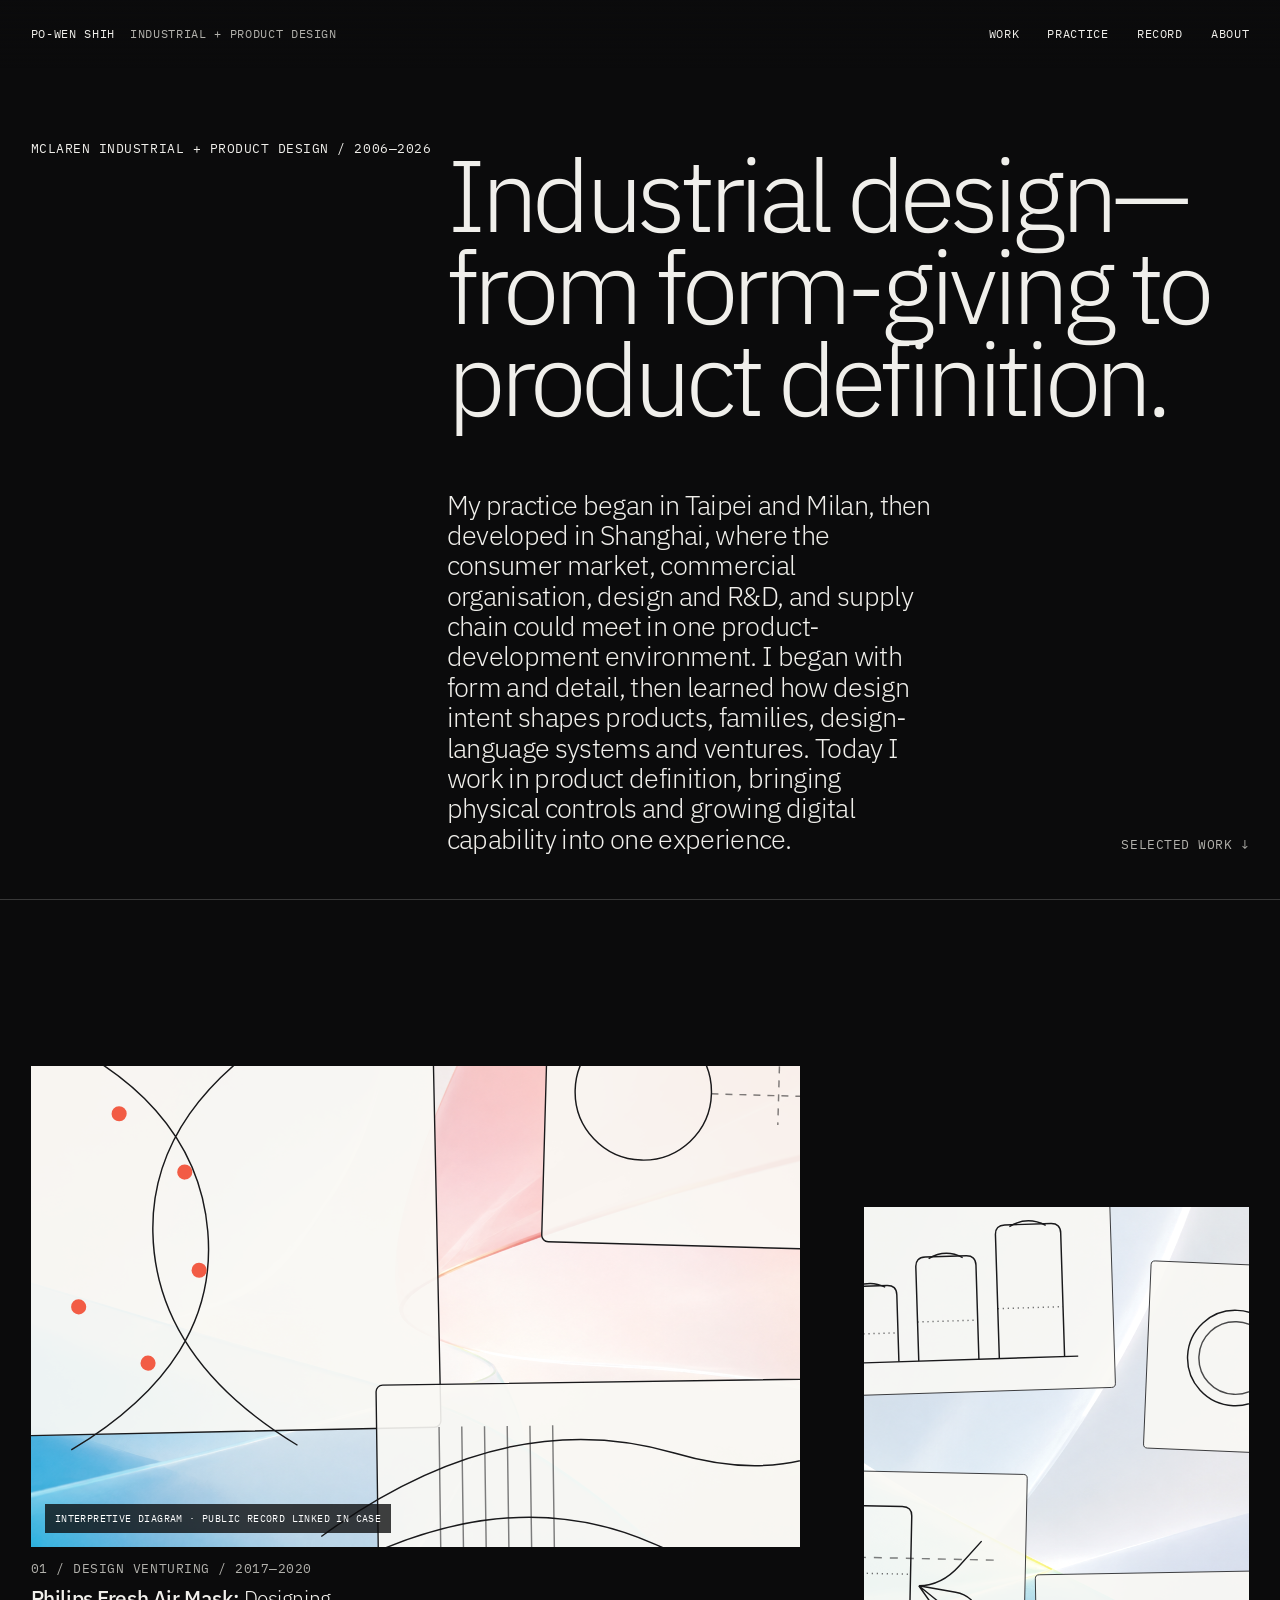
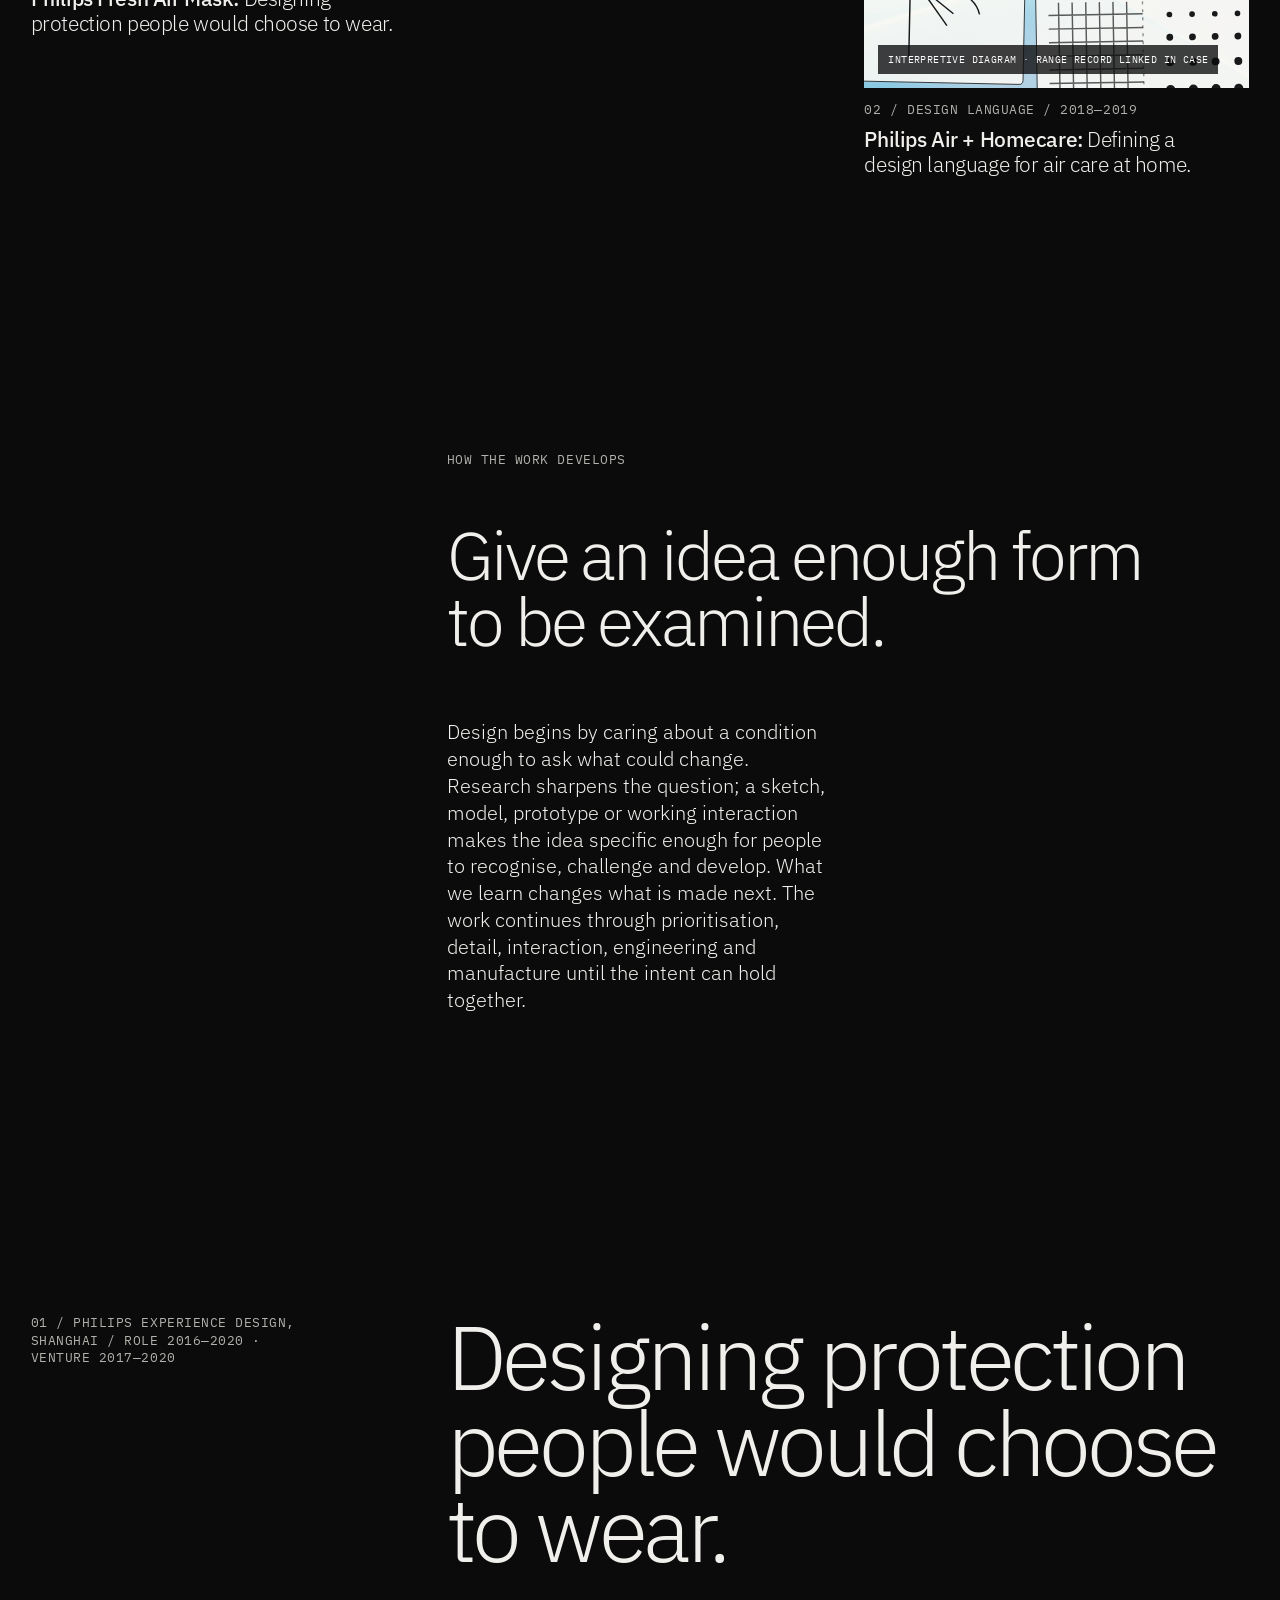
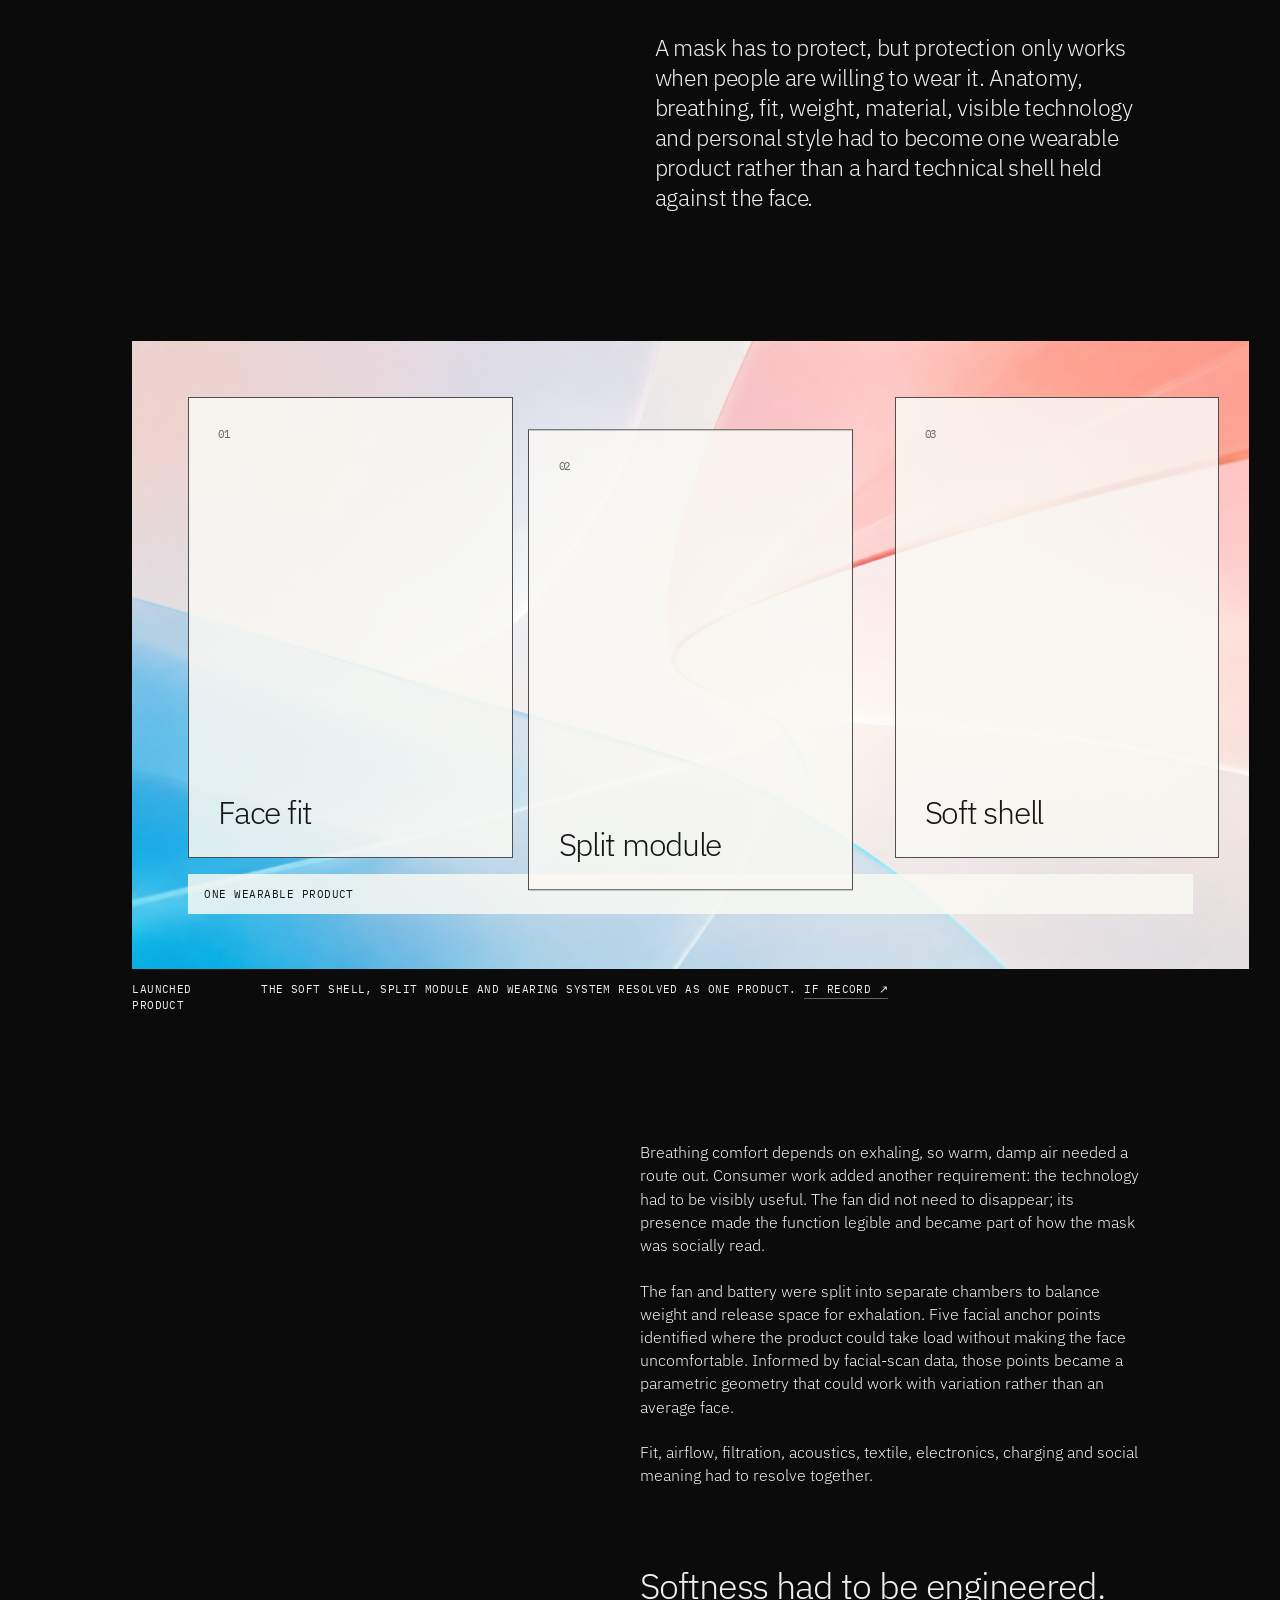
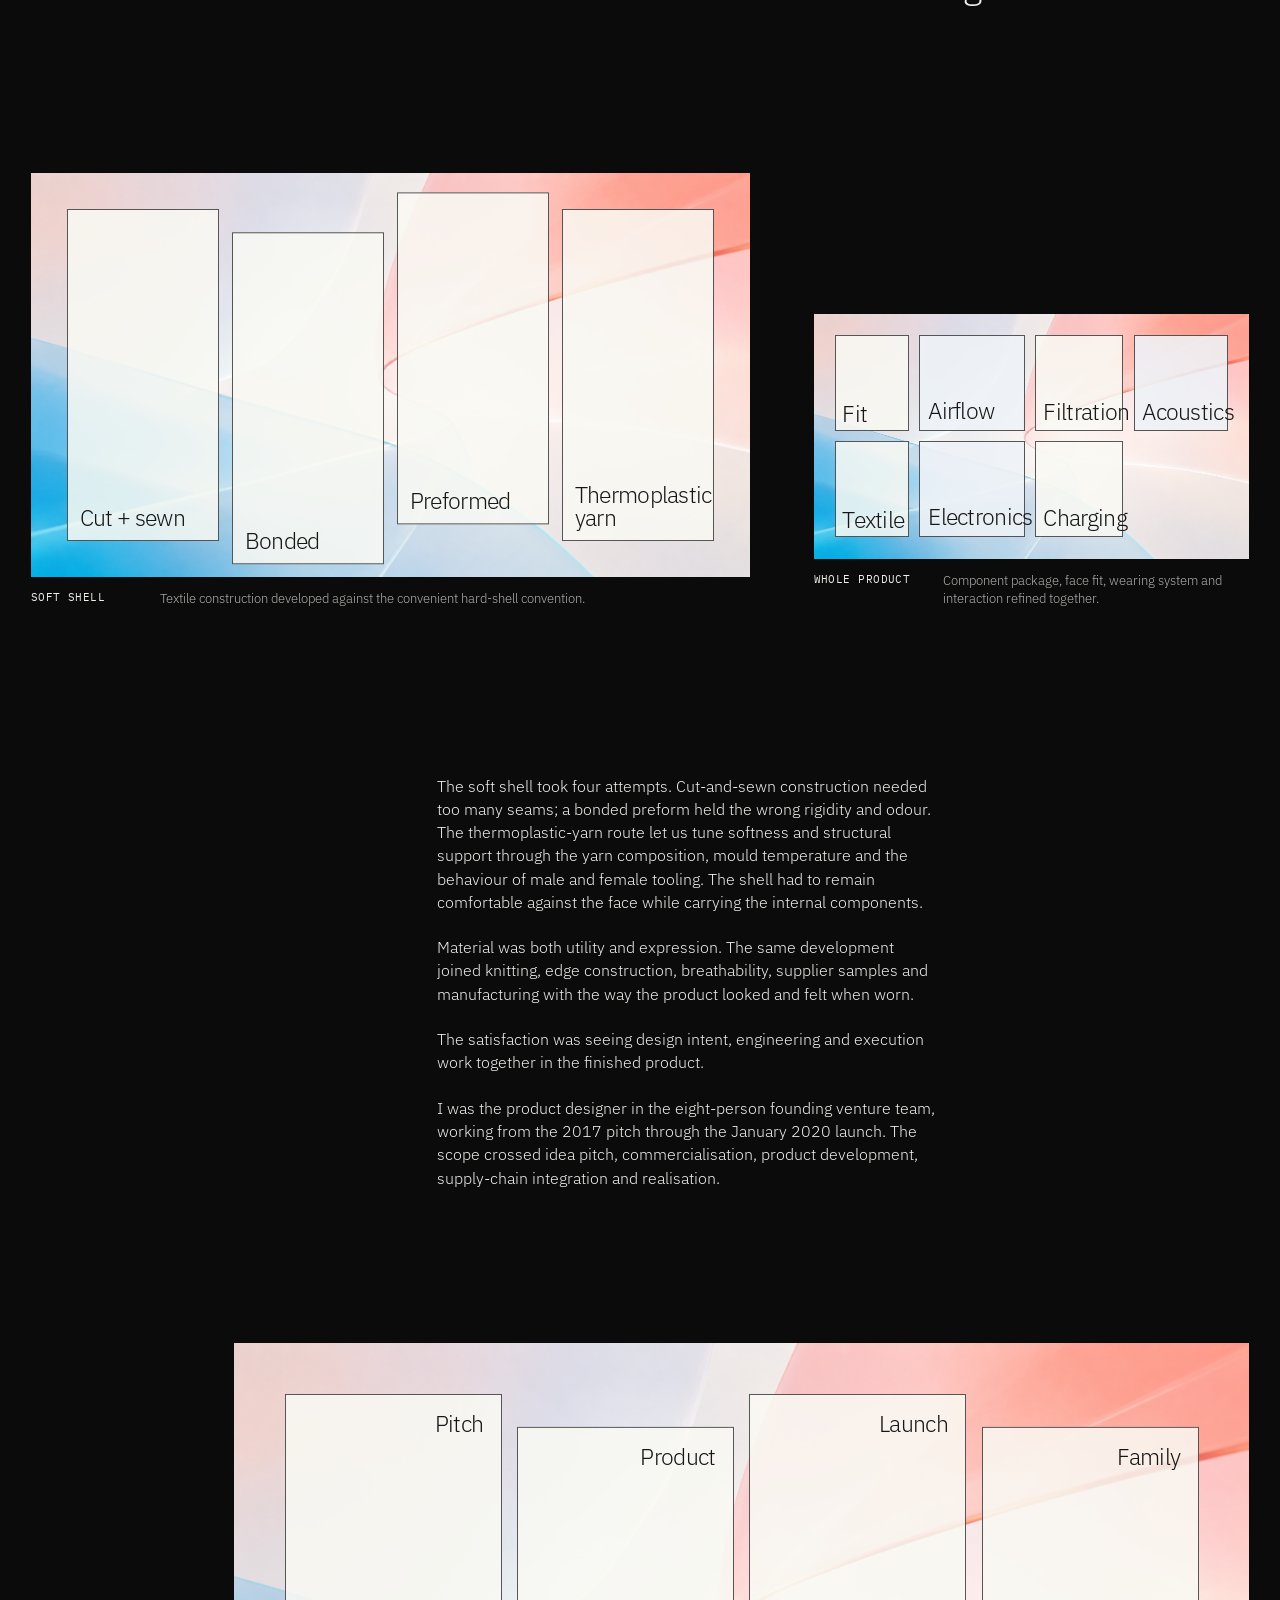
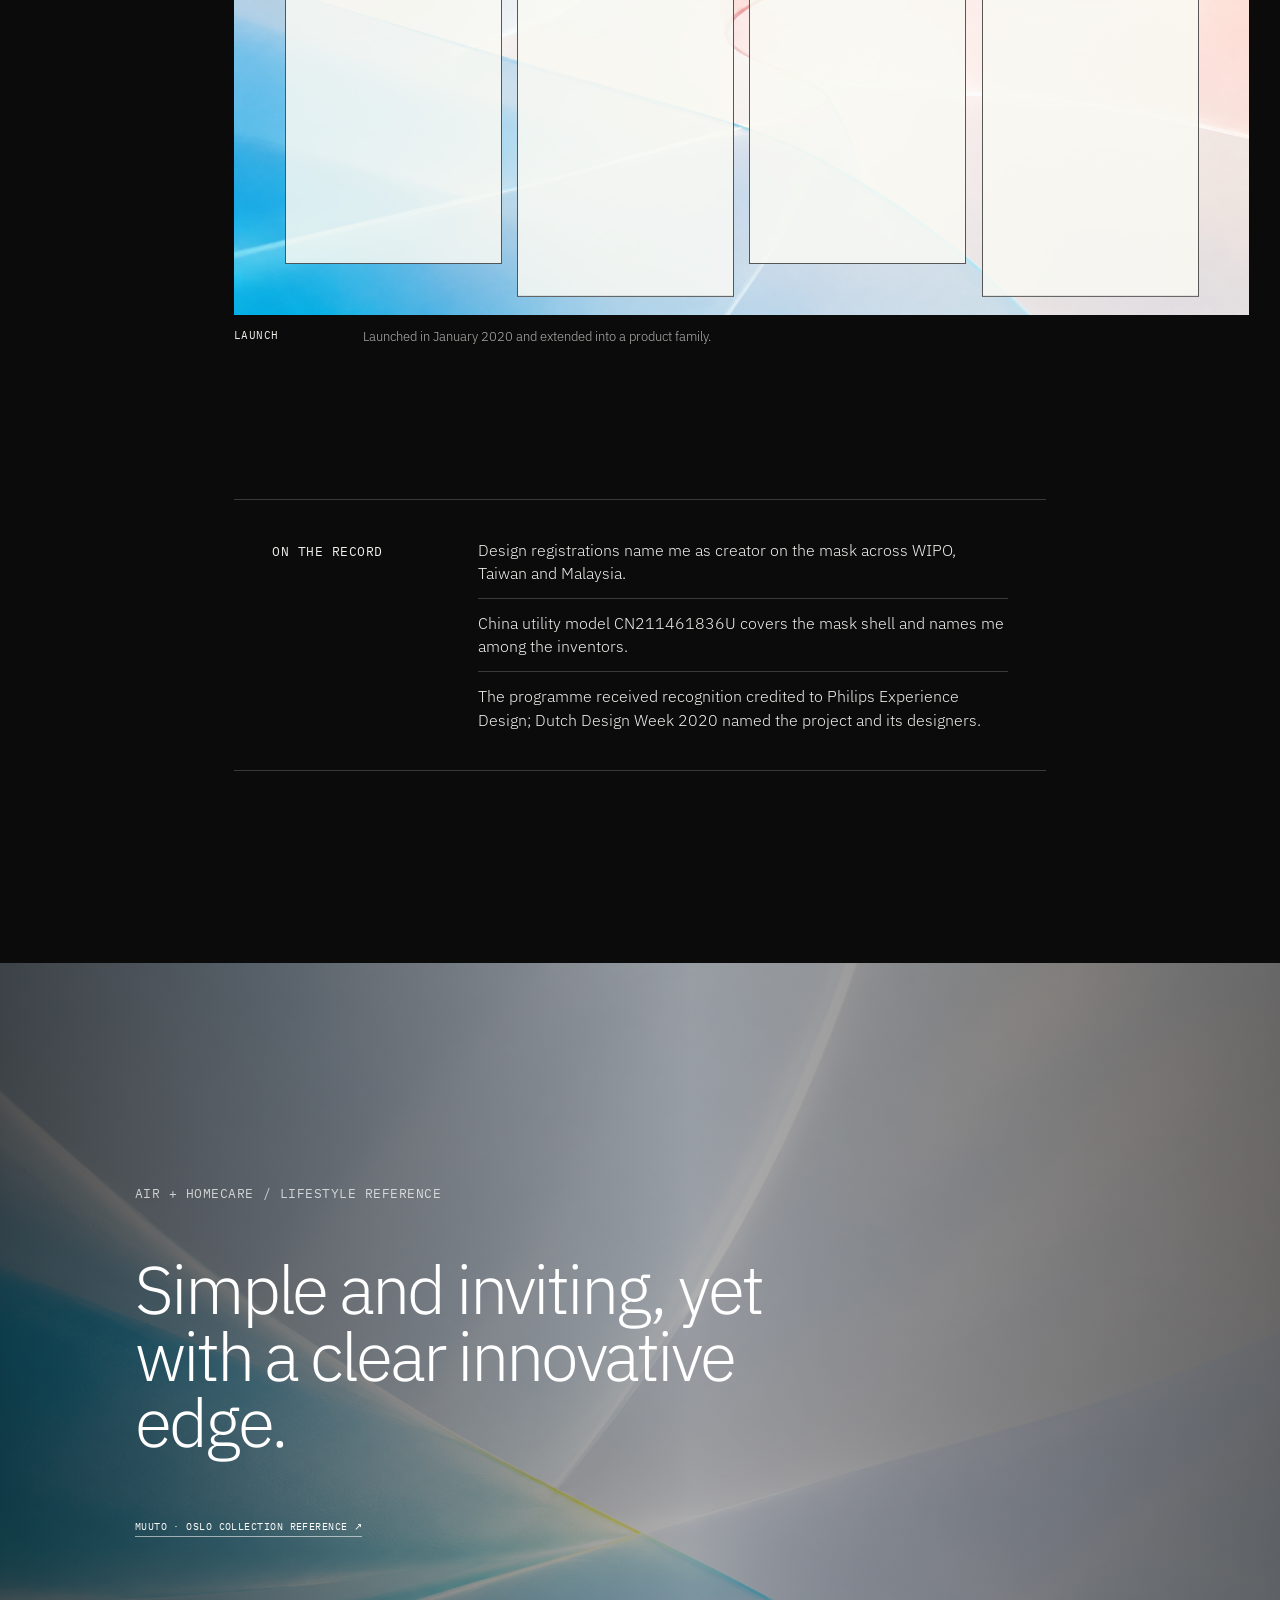
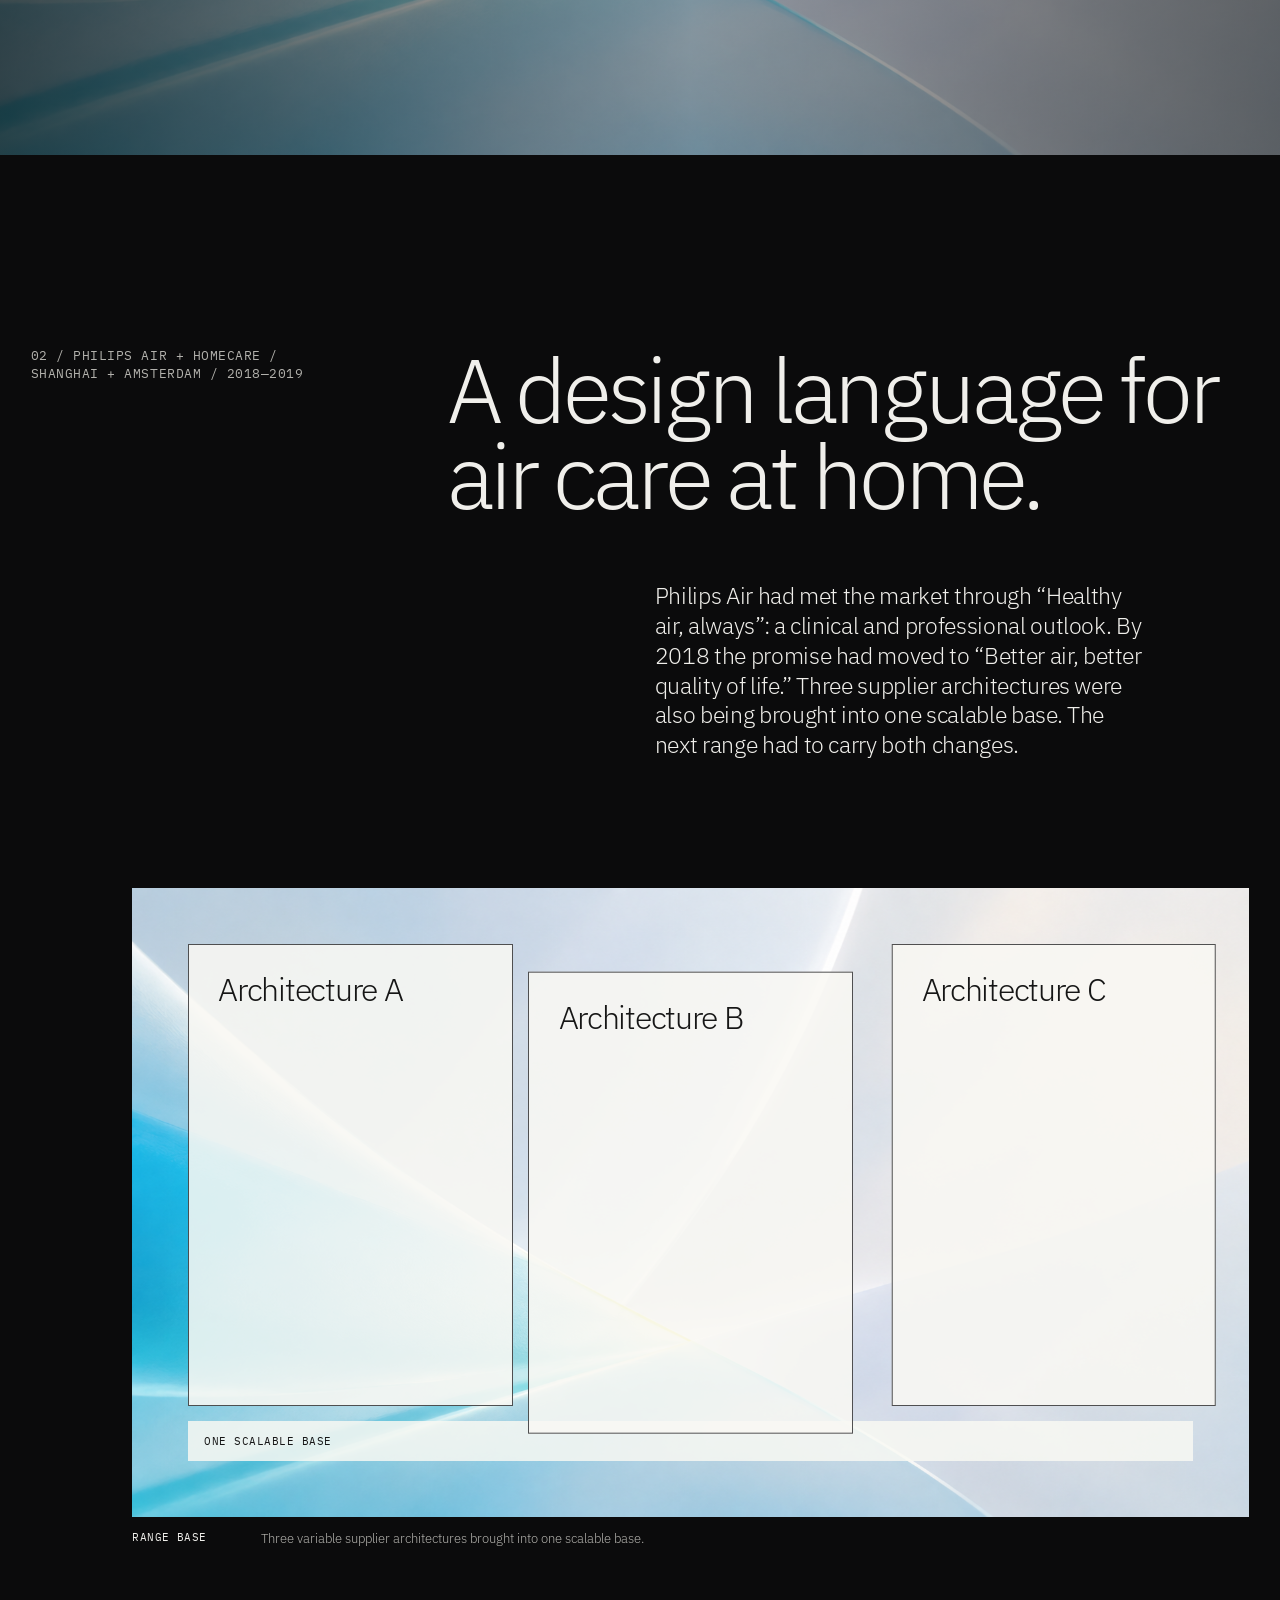
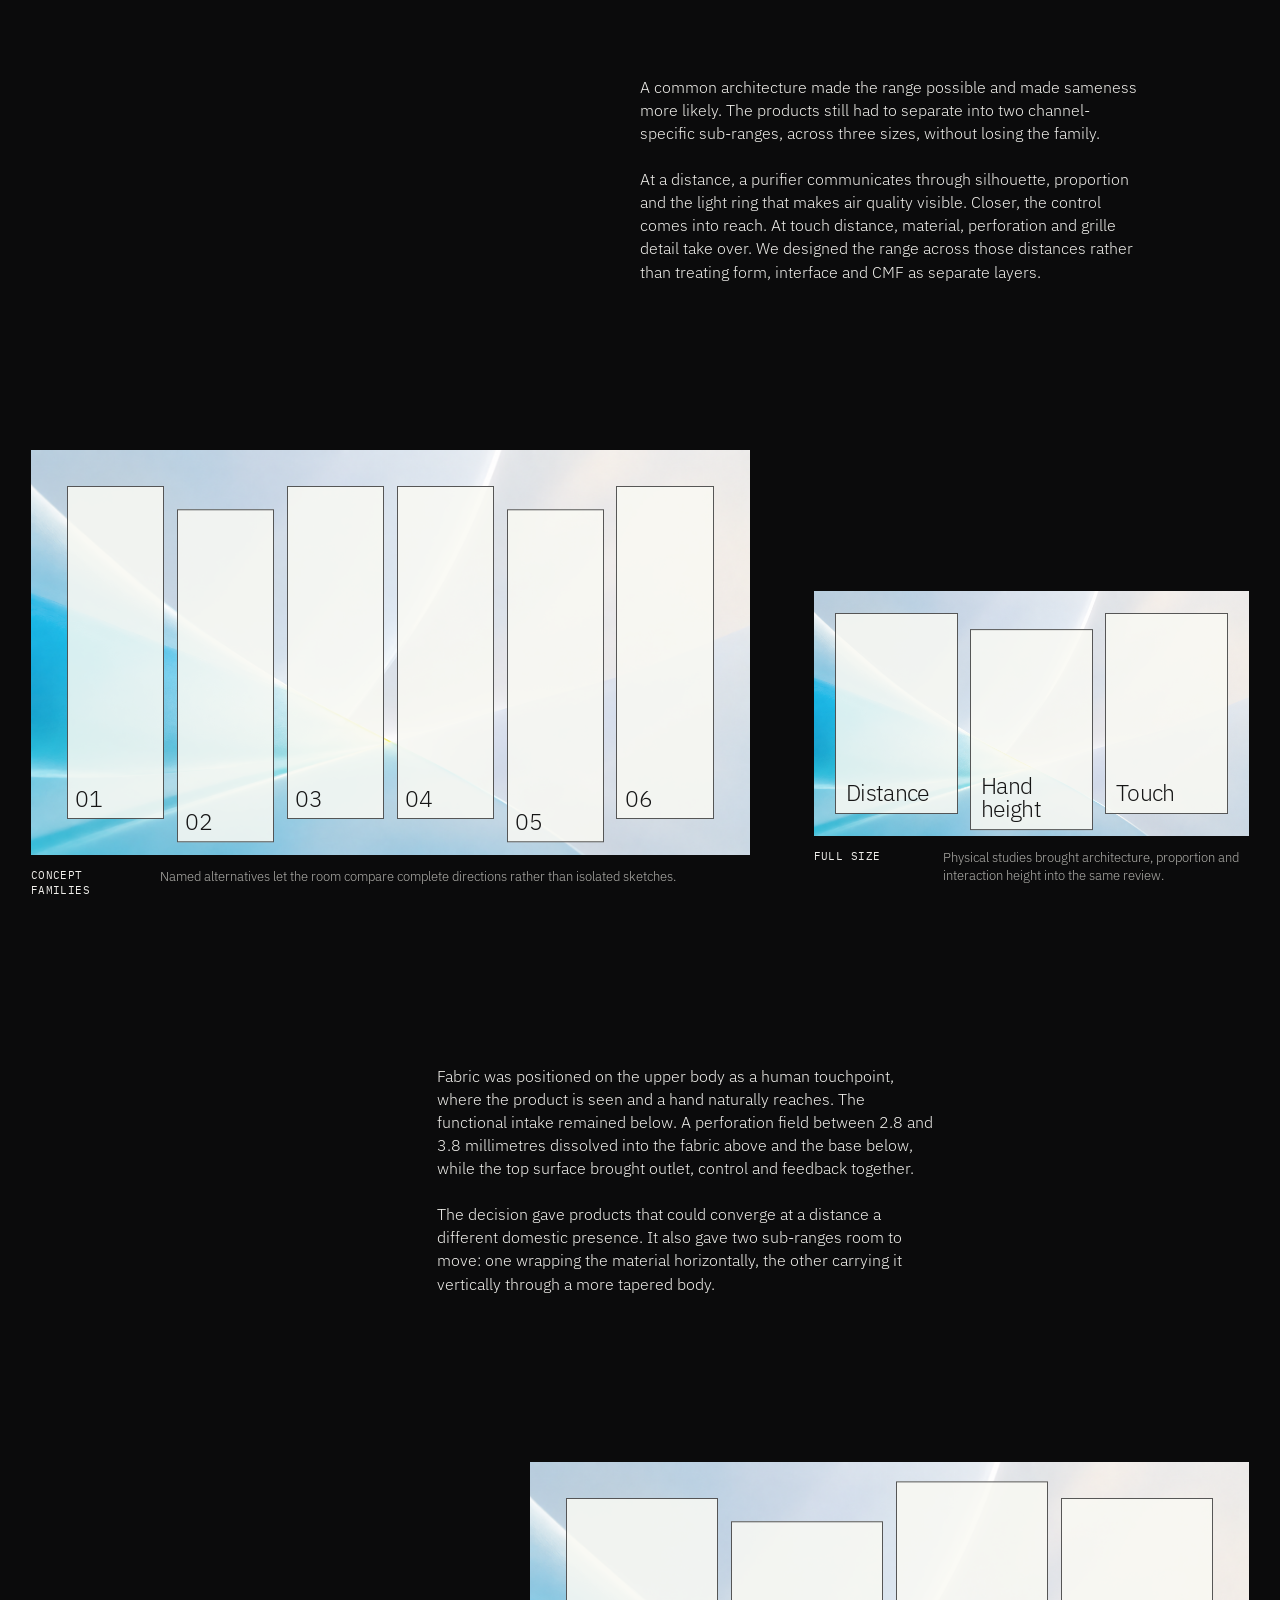
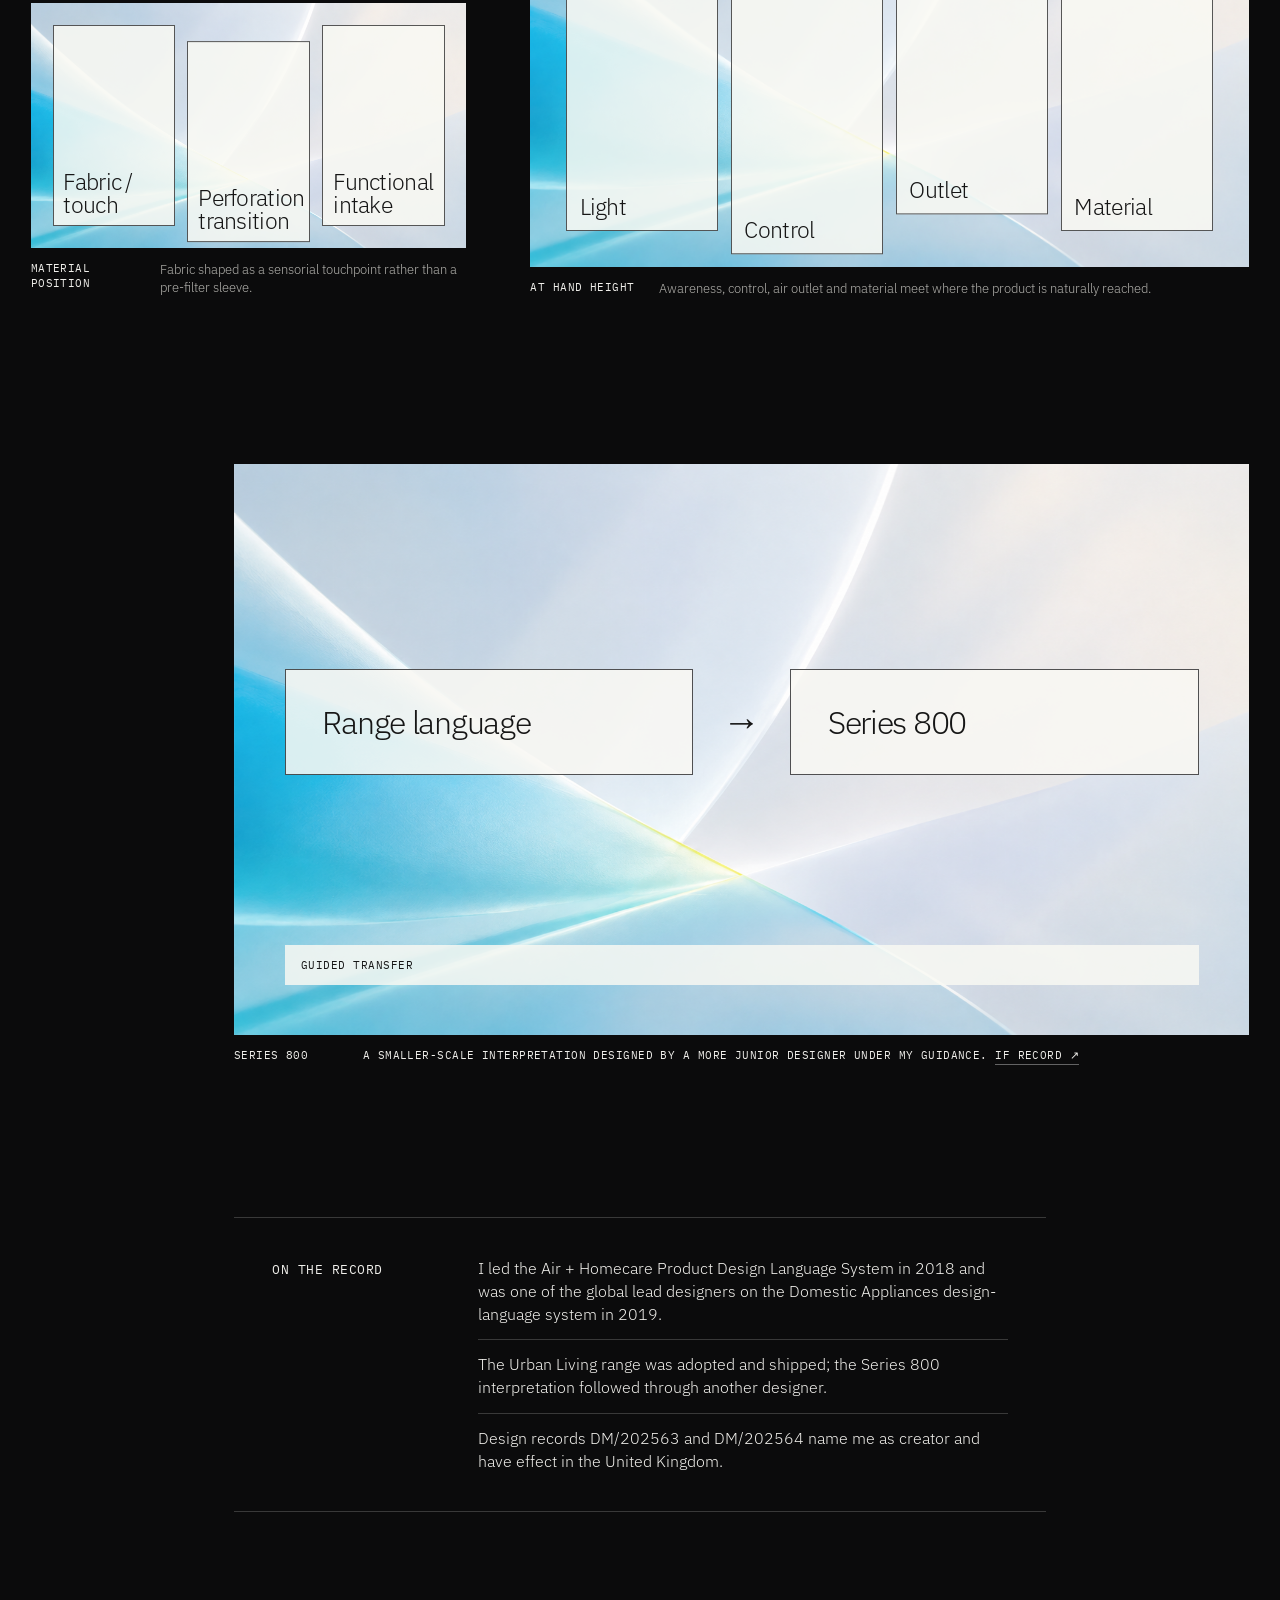
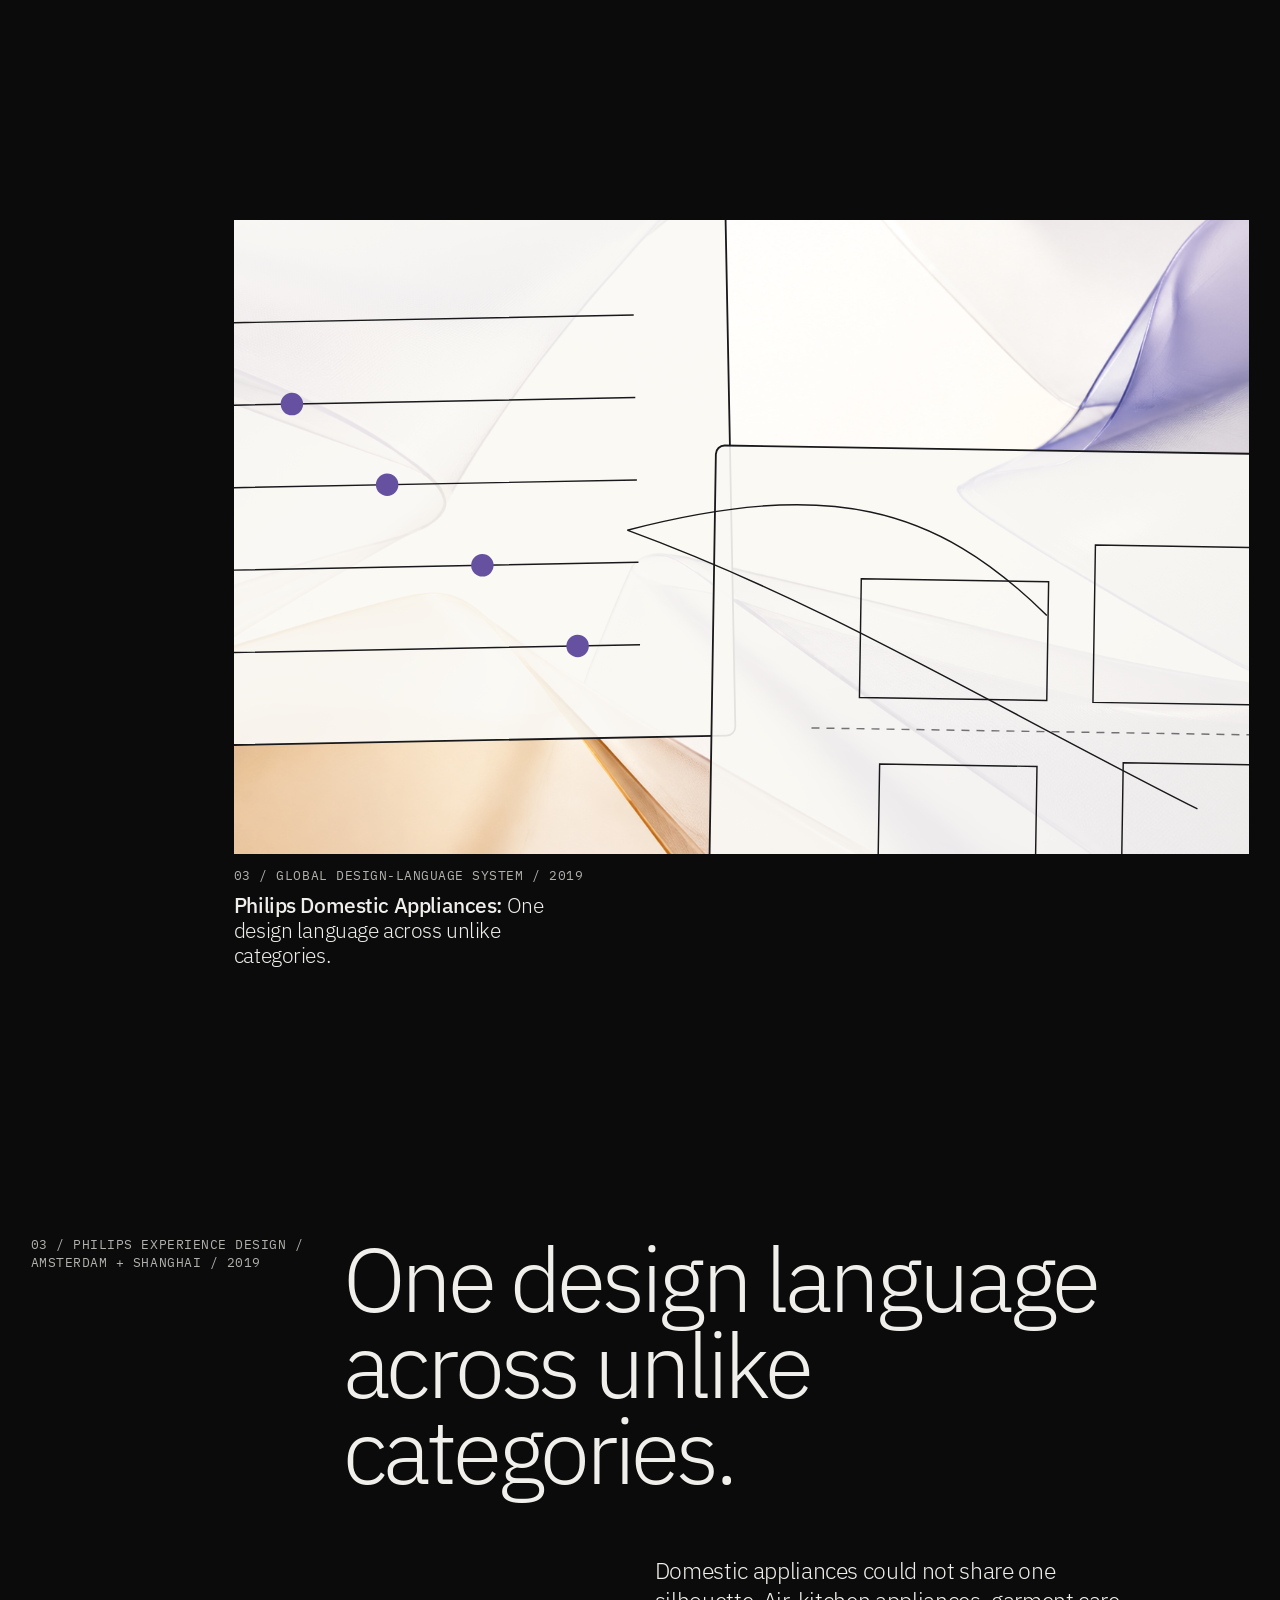
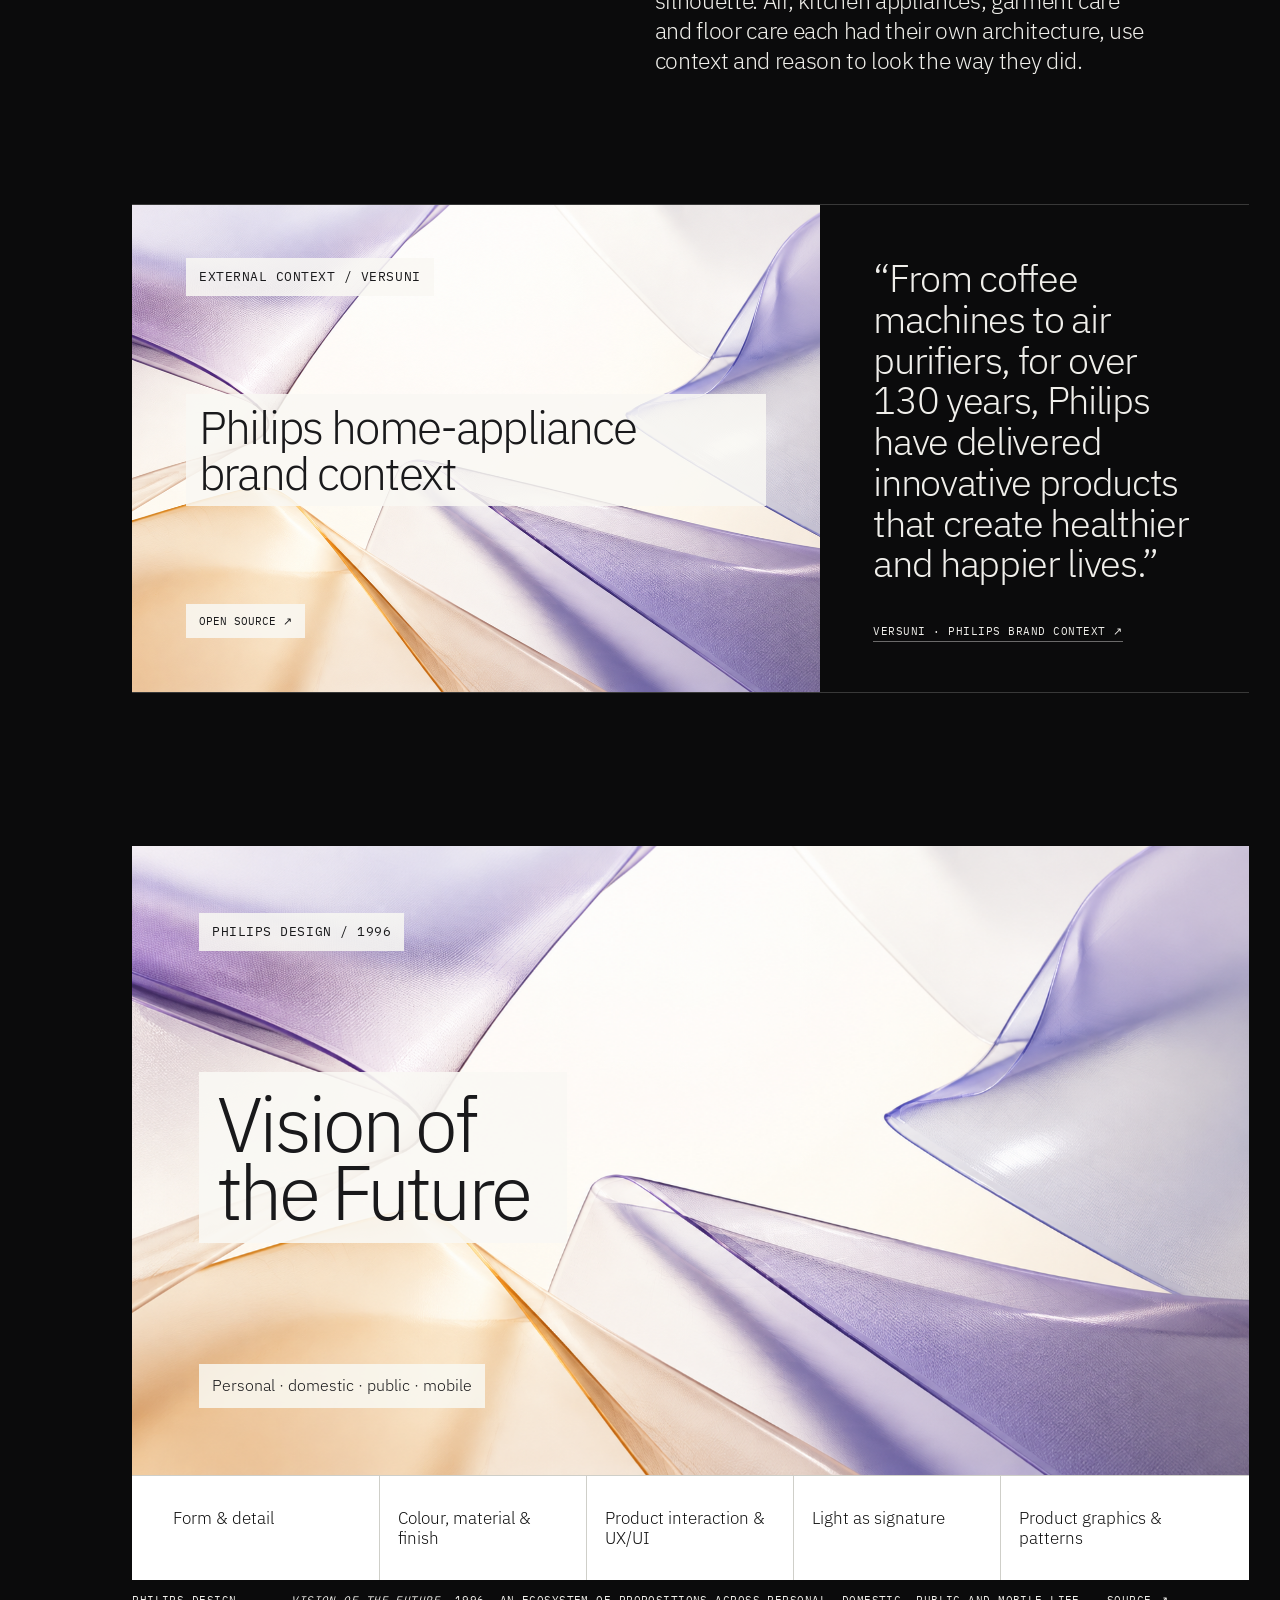
==== MCL/index.html @ 12fe5eb7 "Add concise landing and McLaren portfolio route" ====
<!doctype html>
<html lang="en">
<head>
  <meta charset="utf-8">
  <meta name="viewport" content="width=device-width, initial-scale=1, viewport-fit=cover">
  <title>Po-Wen Shih — Industrial and Product Design for McLaren</title>
  <meta name="description" content="Selected work by Po-Wen Shih across automotive-grade product craft, premium material experience, body-worn products, design-language systems and product definition.">
  <meta name="author" content="Po-Wen Shih">
  <meta name="robots" content="noindex, nofollow">
  <meta name="theme-color" content="#0b0b0c">
  <link rel="canonical" href="https://hellopowen.github.io/MCL/">
  <link rel="stylesheet" href="../assets/portfolio/css/site.css?v=6.14">
</head>
<body>
  <a class="skip" href="#main">Skip to content</a>

  <header class="site-header">
    <a class="identity" href="#top" aria-label="Po-Wen Shih, top of page">
      <span>PO-WEN SHIH</span>
      <small>INDUSTRIAL + PRODUCT DESIGN</small>
    </a>
    <nav aria-label="Primary navigation">
      <a href="#work">Work</a>
      <a href="#practice">Practice</a>
      <a href="#record">Record</a>
      <a href="#about">About</a>
    </nav>
  </header>

  <main id="main">
    <section class="hero" id="top">
      <div class="hero-index mono">McLaren industrial + product design / 2006—2026</div>
      <h1>Industrial design—<br>from form-giving to product definition.</h1>
      <p class="hero-statement">My practice began in Taipei and Milan, then developed in Shanghai, where the consumer market, commercial organisation, design and R&amp;D, and supply chain could meet in one product-development environment. I began with form and detail, then learned how design intent shapes products, families, design-language systems and ventures. Today I work in product definition, bringing physical controls and growing digital capability into one experience.</p>
      <a class="down mono" href="#work">Selected work <span aria-hidden="true">↓</span></a>
    </section>

    <section class="work-grid" id="work" aria-label="Selected work">
      <a class="work-card work-card--wide" href="#mask">
        <div class="work-graphic work-graphic--editorial work-graphic--mask" role="img" aria-label="Interpretive drawing of facial load points, balanced component masses, membrane and airflow">
          <img src="../assets/portfolio/img/editorial/mask-field-v2.png" alt="" width="1672" height="941">
          <svg viewBox="0 0 1000 625" aria-hidden="true">
            <g class="editorial-card mask-card--void">
              <rect x="-90" y="40" width="620" height="410" rx="7"/>
              <path class="mask-void" d="M104 18c112 48 178 122 184 220 6 92-43 167-149 228m248-448c-99 54-157 128-157 220 0 90 49 165 148 228"/>
              <g class="mask-points"><circle cx="197" cy="112" r="8"/><circle cx="265" cy="175" r="8"/><circle cx="278" cy="279" r="8"/><circle cx="222" cy="376" r="8"/><circle cx="150" cy="315" r="8"/></g>
            </g>
            <g class="editorial-card mask-card--balance">
              <rect x="590" y="-70" width="510" height="330" rx="7"/>
              <circle cx="693" cy="99" r="72"/><circle cx="979" cy="99" r="72"/>
              <path class="mask-balance" d="M765 99h142M836 68v62"/>
            </g>
            <g class="editorial-card mask-card--airflow">
              <rect x="420" y="345" width="670" height="335" rx="7"/>
              <path class="mask-flow" d="M360 504c130-92 254-120 374-83 80 25 146 21 240-34"/>
              <path class="mask-flow mask-flow--second" d="M362 548c128-70 244-80 350-31 88 41 166 29 280-26"/>
              <path class="mask-membrane" d="M486 390v234m24-234v234m24-234v234m24-234v234m24-234v234m24-234v234"/>
            </g>
          </svg>
          <span class="work-photo-label mono">Interpretive diagram · public record linked in case</span>
        </div>
        <span class="work-hover">View case</span>
        <span class="work-meta mono">01 / Design venturing / 2017—2020</span>
        <h2><b>Philips Fresh Air Mask:</b> Designing protection people would choose to wear.</h2>
      </a>
      <a class="work-card work-card--narrow" href="#air">
        <div class="work-graphic work-graphic--air" role="img" aria-label="Interpretive drawing of a scalable air-care range, light ring, interaction height, fabric and perforation">
          <img src="../assets/portfolio/img/editorial/air-field-v2.png" alt="" width="1672" height="941">
          <svg viewBox="0 0 800 1000" aria-hidden="true">
            <g class="air-card air-card--range">
              <rect x="-74" y="78" width="590" height="340" rx="7"/>
              <path d="M-15 361H452"/>
              <path d="M40 361V243Q40 226 57 226H119Q136 226 136 243V361"/>
              <path d="M171 361V195Q171 178 188 178H260Q277 178 277 195V361"/>
              <path d="M313 361V143Q313 126 330 126H411Q428 126 428 143V361"/>
              <path class="air-textile" d="M40 310H136M171 292H277M313 273H428"/>
              <path class="air-ring" d="M60 229Q88 214 116 229M194 181Q224 164 254 181M338 129Q370 111 402 129"/>
            </g>
            <g class="air-card air-card--ring">
              <rect x="505" y="210" width="330" height="330" rx="7"/>
              <circle cx="660" cy="375" r="84"/>
              <circle class="air-signal" cx="660" cy="375" r="64"/>
            </g>
            <g class="air-card air-card--touch">
              <rect x="-35" y="500" width="405" height="370" rx="7"/>
              <path d="M-6 826V578Q-6 561 11 561H151Q168 561 168 578V826"/>
              <path class="air-textile" d="M-6 680H168"/>
              <path class="air-datum" d="M-10 652H314"/>
              <path d="M183 700c27-1 51-14 70-36l39-45m-109 81 65 10c21 3 38 18 43 38m-108-48 62 48m-62-48 51 69"/>
            </g>
            <g class="air-card air-card--material">
              <rect x="300" y="672" width="570" height="264" rx="7"/>
              <path class="air-weave" d="M340 722v162m24-162v162m24-162v162m24-162v162m24-162v162m24-162v162M322 744h166m-166 24h166m-166 24h166m-166 24h166m-166 24h166m-166 24h166"/>
              <path class="air-transition" d="M488 722v162"/>
              <g class="air-perf">
                <circle cx="535" cy="746" r="5"/><circle cx="575" cy="746" r="5"/><circle cx="615" cy="746" r="5"/><circle cx="655" cy="746" r="5"/><circle cx="695" cy="746" r="5"/><circle cx="735" cy="746" r="5"/><circle cx="775" cy="746" r="5"/><circle cx="815" cy="746" r="5"/>
                <circle cx="535" cy="786" r="6"/><circle cx="575" cy="786" r="6"/><circle cx="615" cy="786" r="6"/><circle cx="655" cy="786" r="6"/><circle cx="695" cy="786" r="6"/><circle cx="735" cy="786" r="6"/><circle cx="775" cy="786" r="6"/><circle cx="815" cy="786" r="6"/>
                <circle cx="535" cy="830" r="7"/><circle cx="575" cy="830" r="7"/><circle cx="615" cy="830" r="7"/><circle cx="655" cy="830" r="7"/><circle cx="695" cy="830" r="7"/><circle cx="735" cy="830" r="7"/><circle cx="775" cy="830" r="7"/><circle cx="815" cy="830" r="7"/>
                <circle cx="535" cy="878" r="8"/><circle cx="575" cy="878" r="8"/><circle cx="615" cy="878" r="8"/><circle cx="655" cy="878" r="8"/><circle cx="695" cy="878" r="8"/><circle cx="735" cy="878" r="8"/><circle cx="775" cy="878" r="8"/><circle cx="815" cy="878" r="8"/>
              </g>
            </g>
          </svg>
          <span class="work-photo-label mono">Interpretive diagram · range record linked in case</span>
        </div>
        <span class="work-hover">View case</span>
        <span class="work-meta mono">02 / Design language / 2018—2019</span>
        <h2><b>Philips Air + Homecare:</b> Defining a design language for air care at home.</h2>
      </a>
    </section>

    <section class="proposition" id="practice">
      <p class="mono">How the work develops</p>
      <h2>Give an idea enough form to be examined.</h2>
      <p>Design begins by caring about a condition enough to ask what could change. Research sharpens the question; a sketch, model, prototype or working interaction makes the idea specific enough for people to recognise, challenge and develop. What we learn changes what is made next. The work continues through prioritisation, detail, interaction, engineering and manufacture until the intent can hold together.</p>
    </section>

    <article class="case case--mask" id="mask">
      <header class="case-opening">
        <p class="case-no mono">01 / Philips Experience Design, Shanghai / role 2016—2020 · venture 2017—2020</p>
        <h2>Designing protection people would choose to wear.</h2>
        <p class="case-lede">A mask has to protect, but protection only works when people are willing to wear it. Anatomy, breathing, fit, weight, material, visible technology and personal style had to become one wearable product rather than a hard technical shell held against the face.</p>
      </header>

      <figure class="media media--full">
        <div class="visual-plate visual-plate--mask-system" role="img" aria-label="Face fit, split module and soft shell resolved as one wearable product">
          <span><b>01</b>Face fit</span><span><b>02</b>Split module</span><span><b>03</b>Soft shell</span>
          <em>One wearable product</em>
        </div>
        <figcaption><span>Launched product</span><span>The soft shell, split module and wearing system resolved as one product. <a href="https://ifdesign.com/en/winner-ranking/project/philips-fresh-air-mask/272677" target="_blank" rel="noreferrer">iF record ↗</a></span></figcaption>
      </figure>

      <div class="case-copy case-copy--right">
        <p>Breathing comfort depends on exhaling, so warm, damp air needed a route out. Consumer work added another requirement: the technology had to be visibly useful. The fan did not need to disappear; its presence made the function legible and became part of how the mask was socially read.</p>
        <p>The fan and battery were split into separate chambers to balance weight and release space for exhalation. Five facial anchor points identified where the product could take load without making the face uncomfortable. Informed by facial-scan data, those points became a parametric geometry that could work with variation rather than an average face.</p>
        <p>Fit, airflow, filtration, acoustics, textile, electronics, charging and social meaning had to resolve together.</p>
        <p class="pull">Softness had to be engineered.</p>
      </div>

      <div class="media-pair">
        <figure class="media">
          <div class="visual-plate visual-plate--mask-material" role="img" aria-label="Four material routes tested from cut and sewn through thermoplastic-yarn forming"><span>Cut + sewn</span><span>Bonded</span><span>Preformed</span><span>Thermoplastic yarn</span></div>
          <figcaption><span>Soft shell</span> Textile construction developed against the convenient hard-shell convention.</figcaption>
        </figure>
        <figure class="media media--lower">
          <div class="visual-plate visual-plate--mask-whole" role="img" aria-label="Fit, airflow, filtration, acoustics, textile, electronics and charging resolved together"><span>Fit</span><span>Airflow</span><span>Filtration</span><span>Acoustics</span><span>Textile</span><span>Electronics</span><span>Charging</span></div>
          <figcaption><span>Whole product</span> Component package, face fit, wearing system and interaction refined together.</figcaption>
        </figure>
      </div>

      <div class="case-copy">
        <p>The soft shell took four attempts. Cut-and-sewn construction needed too many seams; a bonded preform held the wrong rigidity and odour. The thermoplastic-yarn route let us tune softness and structural support through the yarn composition, mould temperature and the behaviour of male and female tooling. The shell had to remain comfortable against the face while carrying the internal components.</p>
        <p>Material was both utility and expression. The same development joined knitting, edge construction, breathability, supplier samples and manufacturing with the way the product looked and felt when worn.</p>
        <p>The satisfaction was seeing design intent, engineering and execution work together in the finished product.</p>
        <p>I was the product designer in the eight-person founding venture team, working from the 2017 pitch through the January 2020 launch. The scope crossed idea pitch, commercialisation, product development, supply-chain integration and realisation.</p>
      </div>

      <figure class="media media--statement">
        <div class="visual-plate visual-plate--mask-family" role="img" aria-label="A launched mask extended into a product family"><span>Pitch</span><span>Product</span><span>Launch</span><span>Family</span></div>
        <figcaption><span>Launch</span> Launched in January 2020 and extended into a product family.</figcaption>
      </figure>

      <aside class="evidence">
        <p class="mono">On the record</p>
        <ul>
          <li>Design registrations name me as creator on the mask across WIPO, Taiwan and Malaysia.</li>
          <li>China utility model CN211461836U covers the mask shell and names me among the inventors.</li>
          <li>The programme received recognition credited to Philips Experience Design; Dutch Design Week 2020 named the project and its designers.</li>
        </ul>
      </aside>
    </article>

    <section class="proposition proposition--air-context" id="air-context">
      <p class="mono">Air + Homecare / lifestyle reference</p>
      <h2>Simple and inviting, yet with a clear innovative edge.</h2>
      <small class="context-source mono"><a href="https://www.muuto.com/sofa-experience2/oslo/" target="_blank" rel="noreferrer">Muuto · Oslo collection reference ↗</a></small>
    </section>

    <article class="case case--air" id="air">
      <header class="case-opening">
        <p class="case-no mono">02 / Philips Air + Homecare / Shanghai + Amsterdam / 2018—2019</p>
        <h2>A design language for air care at home.</h2>
        <p class="case-lede">Philips Air had met the market through “Healthy air, always”: a clinical and professional outlook. By 2018 the promise had moved to “Better air, better quality of life.” Three supplier architectures were also being brought into one scalable base. The next range had to carry both changes.</p>
      </header>

      <figure class="media media--full">
        <div class="visual-plate visual-plate--air-range" role="img" aria-label="Three supplier architectures brought into one scalable air-purifier base"><span>Architecture A</span><span>Architecture B</span><span>Architecture C</span><strong>One scalable base</strong></div>
        <figcaption><span>Range base</span> Three variable supplier architectures brought into one scalable base.</figcaption>
      </figure>

      <div class="case-copy case-copy--right">
        <p>A common architecture made the range possible and made sameness more likely. The products still had to separate into two channel-specific sub-ranges, across three sizes, without losing the family.</p>
        <p>At a distance, a purifier communicates through silhouette, proportion and the light ring that makes air quality visible. Closer, the control comes into reach. At touch distance, material, perforation and grille detail take over. We designed the range across those distances rather than treating form, interface and CMF as separate layers.</p>
      </div>

      <div class="media-pair media-pair--air">
        <figure class="media">
          <div class="visual-plate visual-plate--air-concepts" role="img" aria-label="Named concept families compare complete design-language directions"><span>01</span><span>02</span><span>03</span><span>04</span><span>05</span><span>06</span></div>
          <figcaption><span>Concept families</span> Named alternatives let the room compare complete directions rather than isolated sketches.</figcaption>
        </figure>
        <figure class="media media--lower">
          <div class="visual-plate visual-plate--air-distance" role="img" aria-label="Full-size studies compare distance, hand height and touch detail"><span>Distance</span><span>Hand height</span><span>Touch</span></div>
          <figcaption><span>Full size</span> Physical studies brought architecture, proportion and interaction height into the same review.</figcaption>
        </figure>
      </div>

      <div class="case-copy">
        <p>Fabric was positioned on the upper body as a human touchpoint, where the product is seen and a hand naturally reaches. The functional intake remained below. A perforation field between 2.8 and 3.8 millimetres dissolved into the fabric above and the base below, while the top surface brought outlet, control and feedback together.</p>
        <p>The decision gave products that could converge at a distance a different domestic presence. It also gave two sub-ranges room to move: one wrapping the material horizontally, the other carrying it vertically through a more tapered body.</p>
      </div>

      <div class="media-pair media-pair--reverse">
        <figure class="media media--lower">
          <div class="visual-plate visual-plate--air-material" role="img" aria-label="Fabric is positioned above the functional intake as a sensorial touchpoint"><span>Fabric / touch</span><span>Perforation transition</span><span>Functional intake</span></div>
          <figcaption><span>Material position</span> Fabric shaped as a sensorial touchpoint rather than a pre-filter sleeve.</figcaption>
        </figure>
        <figure class="media">
          <div class="visual-plate visual-plate--air-touch" role="img" aria-label="Circular light, control, outlet and material meet at hand height"><span>Light</span><span>Control</span><span>Outlet</span><span>Material</span></div>
          <figcaption><span>At hand height</span> Awareness, control, air outlet and material meet where the product is naturally reached.</figcaption>
        </figure>
      </div>

      <figure class="media media--statement">
        <div class="visual-plate visual-plate--air-transfer" role="img" aria-label="The air-care design language transfers from a range to a smaller Series 800 interpretation"><span>Range language</span><strong>→</strong><span>Series 800</span><em>Guided transfer</em></div>
        <figcaption><span>Series 800</span><span>A smaller-scale interpretation designed by a more junior designer under my guidance. <a href="https://ifdesign.com/en/winner-ranking/project/philips-air-purifier/272679" target="_blank" rel="noreferrer">iF record ↗</a></span></figcaption>
      </figure>

      <aside class="evidence">
        <p class="mono">On the record</p>
        <ul>
          <li>I led the Air + Homecare Product Design Language System in 2018 and was one of the global lead designers on the Domestic Appliances design-language system in 2019.</li>
          <li>The Urban Living range was adopted and shipped; the Series 800 interpretation followed through another designer.</li>
          <li>Design records DM/202563 and DM/202564 name me as creator and have effect in the United Kingdom.</li>
        </ul>
      </aside>
    </article>

    <section class="work-grid work-grid--single" aria-label="Portfolio-scale design leadership">
      <a class="work-card work-card--wide" href="#global-da">
        <div class="work-graphic work-graphic--editorial work-graphic--global-da" role="img" aria-label="Interpretive drawing of five shared design lenses holding distinct appliance categories within one system">
          <img src="../assets/portfolio/img/editorial/global-da-field-v1.png" alt="" width="1672" height="941">
          <svg viewBox="0 0 1000 625" aria-hidden="true">
            <g class="editorial-card global-card--lenses">
              <rect x="-65" y="50" width="570" height="430" rx="7"/>
              <path d="M34 142H430M34 208H430M34 274H430M34 340H430M34 406H430"/>
              <circle cx="80" cy="142" r="9"/><circle cx="155" cy="208" r="9"/><circle cx="230" cy="274" r="9"/><circle cx="305" cy="340" r="9"/><circle cx="380" cy="406" r="9"/>
            </g>
            <g class="editorial-card global-card--categories">
              <rect x="430" y="205" width="690" height="430" rx="7"/>
              <path class="global-link" d="M360 274C520 230 606 250 697 337M360 274C520 330 645 405 820 490"/>
              <path d="M548 310h150v95H548zM735 280h170v126H735zM565 458h126v112H565zM760 454h190v84H760z"/>
              <path class="global-constant" d="M510 430H965"/>
            </g>
          </svg>
        </div>
        <span class="work-hover">View case</span>
        <span class="work-meta mono">03 / Global design-language system / 2019</span>
        <h2><b>Philips Domestic Appliances:</b> One design language across unlike categories.</h2>
      </a>
    </section>

    <article class="case case--compact case--global" id="global-da">
      <header class="case-opening">
        <p class="case-no mono">03 / Philips Experience Design / Amsterdam + Shanghai / 2019</p>
        <h2>One design language across unlike categories.</h2>
        <p class="case-lede">Domestic appliances could not share one silhouette. Air, kitchen appliances, garment care and floor care each had their own architecture, use context and reason to look the way they did.</p>
      </header>

      <div class="brand-context" id="global-context">
        <a class="context-link-panel" href="https://www.versuni.com/about-us/brands/" target="_blank" rel="noreferrer" aria-label="View the Philips brand context on Versuni">
          <span class="mono">External context / Versuni</span>
          <strong>Philips home-appliance brand context</strong>
          <em>Open source ↗</em>
        </a>
        <blockquote>
          <p>“From coffee machines to air purifiers, for over 130 years, Philips have delivered innovative products that create healthier and happier lives.”</p>
          <cite><a href="https://www.versuni.com/about-us/brands/" target="_blank" rel="noreferrer">Versuni · Philips brand context ↗</a></cite>
        </blockquote>
      </div>

      <figure class="media media--full media--lineage" id="philips-lineage">
        <div class="lineage-frame">
          <a class="visual-plate visual-plate--lineage" href="https://munnecke.net/blog/visions-by-philips-design/" target="_blank" rel="noreferrer" aria-label="Read about Philips Design's 1996 Vision of the Future project">
            <span class="mono">Philips Design / 1996</span>
            <strong>Vision of<br>the Future</strong>
            <em>Personal · domestic · public · mobile</em>
          </a>
          <ul class="lineage-principles" aria-label="Shared design principles">
            <li>Form &amp; detail</li>
            <li>Colour, material &amp; finish</li>
            <li>Product interaction &amp; UX/UI</li>
            <li>Light as signature</li>
            <li>Product graphics &amp; patterns</li>
          </ul>
        </div>
        <figcaption><span>Philips Design lineage</span><span><i>Vision of the Future</i>, 1996. An ecosystem of propositions across personal, domestic, public and mobile life. <a href="https://munnecke.net/blog/visions-by-philips-design/" target="_blank" rel="noreferrer">Source ↗</a></span></figcaption>
      </figure>

      <div class="case-copy case-copy--right">
        <p>Philips Design has repeatedly made a changing view of life and technology tangible—from <i>Vision of the Future</i> in 1996 to <i>Next Simplicity</i> in 2005/06. The philosophy evolved rather than preserving one look. In the 2019 language work, the scale was the product family: begin with the whole form, then work inward through detail, material, interaction, light and graphics.</p>
        <p>The common framework read each category through those five layers. What could become a shared perceptual or experiential principle was carried across; what made a category credible remained specific.</p>
        <p>The framework stayed constant while each answer changed. Air could move from professional to approachable through its raised base, visible air semantics, circular light and fabric. Coffee could make process visible through transparency, amber light and ingredient focus.</p>
      </div>

      <figure class="media media--statement media--categories" id="global-categories">
        <div class="category-grid" role="group" aria-label="Six current Philips Home Appliances categories">
          <figure class="category-tile">
            <figcaption>Coffee</figcaption>
          </figure>
          <figure class="category-tile">
            <figcaption>Kitchen</figcaption>
          </figure>
          <figure class="category-tile">
            <figcaption>Garment care</figcaption>
          </figure>
          <figure class="category-tile">
            <figcaption>Floor care</figcaption>
          </figure>
          <figure class="category-tile">
            <figcaption>Climate care</figcaption>
          </figure>
          <figure class="category-tile">
            <figcaption>Pet care</figcaption>
          </figure>
        </div>
        <figcaption><span>Current brand context</span><span>Recognition came from shared principles, not a repeated silhouette. A contemporary brand reference, not a product-authorship claim. <a href="https://www.home-appliances.philips/gb/en/" target="_blank" rel="noreferrer">Philips Home Appliances ↗</a></span></figcaption>
      </figure>

      <div class="case-copy">
        <p>The work joined category direction, interaction, CMF and brand around a common set of principles and a tangible guideline. My contribution covered Air in the Amsterdam formulation and part of the collection work developed in Shanghai; the final synthesis was shared work.</p>
        <p>The system was issued across Domestic Appliances. After I left Philips, a separate 2021 engagement brought me back to apply the language to categories Philips had not produced before. The same five lenses could guide new work without forcing it into an existing form.</p>
      </div>

      <aside class="evidence">
        <p class="mono">Role and reach</p>
        <ul>
          <li>One of the global lead designers on the Philips Domestic Appliances design-language system in 2019.</li>
          <li>The language covered air, kitchen appliances, garment care and floor care. Floor care is system scope, not a claim of Philips floor-care product design.</li>
          <li>Returned through a separate 2021 engagement to apply the language to new categories.</li>
        </ul>
      </aside>
    </article>

    <section class="work-grid work-grid--second" aria-label="Further selected work">
      <a class="work-card work-card--narrow" href="#kiska">
        <div class="work-graphic work-graphic--editorial work-graphic--kiska" role="img" aria-label="Interpretive drawing of field observations being translated into colour, material and finish directions">
          <img src="../assets/portfolio/img/editorial/kiska-field-v2.png" alt="" width="1672" height="941">
          <svg viewBox="0 0 800 1000" aria-hidden="true">
            <g class="editorial-card kiska-card--signals">
              <rect x="-90" y="70" width="610" height="350" rx="7"/>
              <path d="M-20 322c75-98 145-78 212-8s131 72 205-35 139-95 202-5"/>
              <circle cx="85" cy="270" r="11"/><circle cx="292" cy="304" r="11"/><circle cx="472" cy="229" r="11"/>
            </g>
            <g class="editorial-card kiska-card--translation">
              <rect x="405" y="315" width="480" height="340" rx="7"/>
              <path d="M450 385h374M450 448h374M450 511h374M450 574h374"/>
              <path class="kiska-filter" d="M520 348v274M606 348v274M692 348v274"/>
              <circle cx="477" cy="385" r="9"/><circle cx="563" cy="448" r="13"/><circle cx="649" cy="511" r="17"/><circle cx="735" cy="574" r="21"/>
            </g>
            <g class="editorial-card kiska-card--surface">
              <rect x="-40" y="655" width="700" height="390" rx="7"/>
              <path class="kiska-surface" d="M30 712v280M118 712v280M206 712v280M294 712v280M382 712v280M470 712v280M558 712v280"/>
              <path d="M30 846h528"/>
            </g>
          </svg>
        </div>
        <span class="work-hover">View case</span>
        <span class="work-meta mono">04 / CMF research + direction / 2023</span>
        <h2><b>KISKA:</b> From local life stages to refrigerator CMF.</h2>
      </a>
      <a class="work-card work-card--wide" href="#designworks">
        <div class="work-graphic work-graphic--editorial work-graphic--designworks" role="img" aria-label="Interpretive drawing of three stakeholder viewpoints and three time horizons converging at a greeting threshold">
          <img src="../assets/portfolio/img/editorial/designworks-field-v2.png" alt="" width="1672" height="941">
          <svg viewBox="0 0 1000 625" aria-hidden="true">
            <g class="editorial-card mobility-card--horizons">
              <rect x="-80" y="35" width="610" height="350" rx="7"/>
              <path d="M-20 126H475M-20 211H475M-20 296H475"/>
              <circle cx="106" cy="126" r="10"/><circle cx="248" cy="211" r="10"/><circle cx="398" cy="296" r="10"/>
            </g>
            <g class="editorial-card mobility-card--relations">
              <rect x="390" y="245" width="700" height="430" rx="7"/>
              <path class="mobility-route mobility-route--one" d="M338 580C520 552 594 479 744 347"/>
              <path class="mobility-route mobility-route--two" d="M430 676C541 554 645 496 744 347"/>
              <path class="mobility-route mobility-route--three" d="M948 650C912 512 850 423 744 347"/>
              <path class="mobility-threshold" d="M744 285v250M785 285v250"/>
              <circle cx="744" cy="347" r="12"/>
            </g>
          </svg>
          <span class="work-context-label mono">Interpretive diagram · public context linked in case</span>
        </div>
        <span class="work-hover">View case</span>
        <span class="work-meta mono">05 / Design foresight / 2015—2016</span>
        <h2><b>BMW Group Designworks:</b> Product and service futures for on-demand mobility.</h2>
      </a>
    </section>

    <article class="case case--compact" id="kiska">
      <header class="case-opening">
        <p class="case-no mono">04 / KISKA, Shanghai / 2023</p>
        <h2>From local life stages to refrigerator CMF.</h2>
        <p class="case-lede">Six global trend directions began as hypotheses, not answers. In Jiangyou, Yiwu and Baoding, the research asked how people described home, aspiration and the next stage of their lives—and what made a refrigerator belong there.</p>
      </header>

      <figure class="media media--full" id="kiska-fieldwork">
        <div class="visual-plate visual-plate--fieldwork" role="img" aria-label="Research across Jiangyou, Yiwu and Baoding, with a return to Shanghai between stages to process and rebuild the visual material">
          <span><b>01</b>Jiangyou</span><span><b>02</b>Yiwu</span><span><b>03</b>Baoding</span>
          <em>Return to Shanghai · process · rebuild</em>
        </div>
        <figcaption><span>Editorial diagram</span> Twenty-one interviews, three locations and three market visits, with the visual material rebuilt as the enquiry developed.</figcaption>
      </figure>

      <div class="case-copy case-copy--right">
        <p>The interview material brought people, interiors, activities, colour, material and aspiration into one montage. Participants could take it apart: what belonged to their lives now, what did not, and what they were moving towards.</p>
        <p>After the first conversations, we reduced the saturation and rebuilt the imagery around what people had taught us: work and family setting, where they had come from, whether they hoped to buy a home, and what came next. Returning to Shanghai between cities let the next conversation go further instead of repeating a board that had already reached its limit.</p>
      </div>

      <figure class="media media--statement">
        <div class="visual-plate visual-plate--translation" role="img" aria-label="Global trend directions translated through customer accounts into aesthetic statements and refrigerator colour, material and finish">
          <span>Global<br>trends</span><span>Customer<br>accounts</span><span>Aesthetic<br>statements</span><span>Colour · material<br>finish</span>
        </div>
        <figcaption><span>Editorial diagram</span> Participant language and image choices reorganised the directions into six aesthetic statements before refrigerator CMF was developed.</figcaption>
      </figure>

      <div class="case-copy">
        <p>The six directions became six aesthetic statements grounded in customer language. Expert material and process input then helped translate them into colour, finish, pattern, texture and transferable production possibilities.</p>
        <p>The final proposals applied all six directions to refrigerators and compared their role across a portfolio. They were delivered as CMF and graphic directions; no adoption or market result is claimed.</p>
      </div>

      <figure class="media media--full">
        <div class="visual-plate visual-plate--portfolio" role="img" aria-label="Six colour, material and finish directions compared through relevance, reach, cost and feasibility">
          <span>01</span><span>02</span><span>03</span><span>04</span><span>05</span><span>06</span>
          <em>Relevance · reach · cost · feasibility</em>
        </div>
        <figcaption><span>Editorial diagram</span> Expert material input and participant fit made six directions discussable across the refrigerator portfolio.</figcaption>
      </figure>
    </article>

    <article class="case case--compact" id="designworks">
      <header class="case-opening">
        <p class="case-no mono">05 / BMW Group Designworks, Shanghai / 2015—2016</p>
        <h2>Developing product and service futures for on-demand mobility.</h2>
        <p class="case-lede">App-based ride-hailing was expanding in the mid-2010s, but the journey involved more than booking a car. It began before the passenger reached the vehicle and continued through the app, driver and fleet operator. The project asked what that relationship could become in 2020, 2025 and 2030.</p>
      </header>

      <aside class="context-lineage" aria-labelledby="bmw-context-title">
        <div class="context-intro">
          <p class="mono">BMW Group context · 2012—2018</p>
          <h3 id="bmw-context-title">On-demand mobility was becoming a connected-service question.</h3>
          <p>Around the 2015–16 study, BMW Group was making shared, connected and personalised mobility visible across its Shanghai design and technology network. These dated records locate the question; they are not presented as outcomes of the Designworks project.</p>
        </div>
        <div class="context-trace">
          <a href="https://www.press.bmwgroup.com/global/article/detail/T0126318EN/two-new-creative-bmw-group-satellites-in-shanghai%3A-new-studio-of-designworksusa-and-connected-drive-lab" target="_blank" rel="noreferrer"><span>2012</span><strong>Designworks Shanghai and Connected Drive Lab open under one roof</strong></a>
          <a href="https://www.press.bmwgroup.com/global/article/detail/T0261088EN/bmw-group-the-next-100-years?language=en" target="_blank" rel="noreferrer"><span>2016</span><strong>MINI VISION NEXT 100 makes personalised, shared urban mobility public</strong></a>
          <div class="context-trace-group"><span>2016—17</span><strong>Connected and on-demand services move into operation</strong><p><a href="https://www.press.bmwgroup.com/global/article/detail/T0266044EN/bmw-group-expands-its-us-premium-car-sharing-service-reachnow-to-brooklyn-new-york-and-launches-four-new-mobility-services-as-a-pilot?language=en" target="_blank" rel="noreferrer">ReachNow pilots ↗</a> <a href="https://www.press.bmwgroup.com/global/article/detail/T0282113EN/bmw-connected-joins-forces-with-baidu-internet-of-vehicles-on-home-to-vehicle-cooperation?language=en" target="_blank" rel="noreferrer">BMW Connected China ↗</a> <a href="https://www.press.bmwgroup.com/global/article/detail/T0276714EN/bmw-group-in-partnership-with-evcard-launches-reachnow-car-sharing-service-in-china?language=en" target="_blank" rel="noreferrer">ReachNow China ↗</a></p></div>
          <a href="https://www.press.bmwgroup.com/global/article/detail/T0282175EN/opening-of-the-new-shanghai-research-development-center-as-part-of-bmw%E2%80%99s-innovation-day-china?language=en" target="_blank" rel="noreferrer"><span>2018</span><strong>The new Shanghai R&amp;D centre brings Designworks, digital products and connected driving together</strong></a>
        </div>
      </aside>

      <figure class="media media--full">
        <div class="visual-plate visual-plate--stakeholders" role="img" aria-label="Passenger, driver and operator connected across the near, mid and far horizons of an on-demand ride">
          <span>Passenger</span><span>Driver</span><span>Operator</span>
          <b>Near</b><b>Mid</b><b>Far</b>
        </div>
        <figcaption><span>Editorial diagram</span> Passenger, driver and operator reconnected across service, digital interaction and vehicle.</figcaption>
      </figure>

      <div class="case-copy case-copy--right">
        <p>My part began when the field research came back to the studio. We reorganised the insights around passenger, driver and operator, then built a journey for each horizon.</p>
        <p>Pain points were placed along ordering, finding, entering, travelling and leaving the vehicle; product and service proposals responded where they were needed. Together they formed a vehicle experience package for each horizon: the service, digital identity and physical vehicle considered as one journey.</p>
      </div>

      <div class="case-copy">
        <p>Access, identity, privacy, personal settings, climate, comfort, cleaning and maintenance only became useful when attached to a point in the journey. Recognition shows how that relationship changed across the three horizons.</p>
        <p>In 2020, passenger and driver had to identify one another and a message on the car supported the welcome. In 2025, a wearable guided the customer to a booked car carrying their chosen avatar. By 2030, cloud identity let a virtual chauffeur recognise and greet a family, while individual seats supported personal audio, climate and content. Trust depended on recognition in both directions.</p>
      </div>

      <figure class="media media--statement" id="designworks-recognition">
        <div class="visual-plate visual-plate--welcome" role="img" aria-label="The welcome changes from driver to avatar to virtual chauffeur while recognition remains">
          <span><b>2020</b>Driver</span><span><b>2025</b>Avatar</span><span><b>2030</b>Virtual chauffeur</span>
          <em>Recognition remains</em>
        </div>
        <figcaption><span>Editorial diagram</span> The form of the welcome changed while recognition still had to work in both directions.</figcaption>
      </figure>

      <figure class="media media--full">
        <div class="visual-plate visual-plate--priority" role="img" aria-label="Product and service proposals compared through usage frequency and relevance to on-demand mobility">
          <span>Usage frequency</span><span>ODM relevance</span><strong>Must-have<br>service</strong>
        </div>
        <figcaption><span>Editorial diagram</span> Proposals were prioritised by usage frequency and relevance, then returned to the physical vehicle package.</figcaption>
      </figure>

      <div class="case-copy case-copy--right">
        <p>After the journeys and proposals, one matrix for each horizon compared usage frequency with relevance to on-demand mobility. It was a prioritisation summary, not the whole method. Vehicle overviews then returned the product and service priorities to a physical package.</p>
      </div>
    </article>

    <section class="portfolio-access" aria-labelledby="portfolio-access-title">
      <p class="mono">Detailed portfolio</p>
      <h2 id="portfolio-access-title">Some design decisions need the full working sequence.</h2>
      <p>The public cases carry the argument. Detailed process material is shared selectively for professional review.</p>
      <a href="mailto:hellopowen@gmail.com?subject=Detailed%20portfolio%20access%20request">Request portfolio access <span aria-hidden="true">↗</span></a>
    </section>

    <section class="formation" id="formation" aria-labelledby="formation-title">
      <p class="mono">Formation / Interactive Media Arts / conferred 2021</p>
      <h2 id="formation-title">Data, networks and servers became materials, too.</h2>
      <div class="formation-copy">
        <p>I entered NYU's Global Low Residency MA to understand more of the systems behind contemporary products: data, networks and servers. Project work moved between paper, code, sound and networked interaction. Building each experiment helped me understand how people could take part.</p>
        <p>The work extended my industrial design practice into connected media. Today it informs how I connect physical controls with growing digital capability in product definition.</p>
      </div>
      <a class="formation-record" href="https://shanghai.nyu.edu/news/first-class-ima-masters-students-graduates-new-skills-new-directions" target="_blank" rel="noreferrer"><span>MA Interactive Media Arts · Tisch School of the Arts, NYU Shanghai — Low Residency · conferred 2021</span><small>NYU record ↗</small></a>
    </section>

    <section class="proposition proposition--vehicle" id="vehicle">
      <p class="mono">06 / Current practice / United Kingdom / 2024—</p>
      <h2>Defining multimodal interaction in software-defined programmes.</h2>
      <div class="vehicle-copy">
        <p>In a software-defined programme, capability keeps growing after the cabin package is fixed. For the centre-console switch panel, the opportunity was to make that capability useful to both driver and passenger through one control and two displays. Product definition connected the control, digital functions and three experience layers before the interaction settled into hardware.</p>
        <p>For a performance HUD, the constraint was a reduced supercar viewport. We decided not to treat it as an extension of infotainment or repeat the instrument cluster's numerical language. A minimal graphical approach does more with less while following the same interaction principles.</p>
      </div>
      <div class="vehicle-rule" aria-label="Three inherited experience layers applied to the centre-console product interaction">
        <span><b>01</b>Delight</span><span><b>02</b>Captivate</span><span><b>03</b>Grow with me</span>
      </div>
      <p class="confidential"><a href="https://cars.mclaren.com/" target="_blank" rel="noreferrer">Public McLaren brand context ↗</a></p>
      <p class="confidential">Current programmes remain confidential. This account is limited to product decisions and interaction principles that can be discussed publicly.</p>
    </section>

    <section class="record" id="record">
      <header>
        <p class="mono">Independent record</p>
        <h2>Recognition, registration and public practice.</h2>
      </header>
      <div class="record-number"><strong>31</strong><span>design registration records naming Po-Wen Shih as creator, designer or inventor across four registration systems.</span></div>
      <div class="record-number"><strong>3</strong><span>have effect in the United Kingdom.</span></div>
      <div class="record-list">
        <div class="record-group">
          <span>Recognition</span>
          <ul>
            <li>Red Dot: Best of the Best — Philips 2-in-1 Air Purifier and Humidifier, 2018</li>
            <li>Fresh Air Mask programme recognition — iF, Red Dot and DFA, 2020–2022</li>
            <li>Contribution to Philips All-in-One Cooker 3000 Series — iF Design Award, 2022</li>
          </ul>
        </div>
        <div class="record-group">
          <span>Public practice</span>
          <ul>
            <li>Dutch Design Week, 2020</li>
            <li>“Design Sober: how to think about designing,” Taiwan, 2023</li>
            <li>Hebei International Industrial Design Week, 2023</li>
          </ul>
        </div>
        <div class="record-group">
          <span>International practice</span>
          <p>Taiwan, Italy, United States, China, Netherlands and United Kingdom since 2006.</p>
        </div>
      </div>
    </section>

    <section class="about" id="about">
      <p class="mono">About</p>
      <h2>Design enters people's daily lives.</h2>
      <div>
        <p>I grew up in Hualien, Taiwan, and spent part of my childhood in my maternal grandparents' bicycle shop. Watching them make a bicycle work well showed me how much care practical craft requires.</p>
        <p>Pottery was my first way of communicating through something tangible. Industrial design then taught me to work through form, proportion and scale. Working in Shanghai brought the practice close to research, engineering, supply chains and manufacture.</p>
        <p>At NYU, the practice extended into code and connected media. Today I bring that range into product definition, where physical form and control have to make growing digital capability understandable and useful.</p>
        <p>Based in Berkshire, United Kingdom. Product Experience Lead at McLaren Automotive.</p>
      </div>
      <a class="contact" href="mailto:hellopowen@gmail.com">hellopowen@gmail.com <span aria-hidden="true">↗</span></a>
    </section>
  </main>

  <footer>
    <span>Po-Wen Shih</span>
    <span>© 2026</span>
    <a href="#top">Back to top ↑</a>
  </footer>
  <script src="../assets/portfolio/js/site.js"></script>
</body>
</html>
---- assets/portfolio/css/site.css ----
@font-face{font-family:"IBM Plex Sans";src:url("../fonts/ibm-plex-sans-latin-300-normal.woff2") format("woff2");font-style:normal;font-weight:300;font-display:swap}
@font-face{font-family:"IBM Plex Sans";src:url("../fonts/ibm-plex-sans-latin-400-normal.woff2") format("woff2");font-style:normal;font-weight:400;font-display:swap}
@font-face{font-family:"IBM Plex Sans";src:url("../fonts/ibm-plex-sans-latin-500-normal.woff2") format("woff2");font-style:normal;font-weight:500;font-display:swap}
@font-face{font-family:"IBM Plex Mono";src:url("../fonts/ibm-plex-mono-latin-400-normal.woff2") format("woff2");font-style:normal;font-weight:400;font-display:swap}

:root{
  --ink:#f0efeb;
  --muted:#b2b1ac;
  --ground:#0b0b0c;
  --panel:#0b0b0c;
  --panel-2:#0b0b0c;
  --paper:#e9e7e0;
  --paper-ink:#161616;
  --signal:#c8ff32;
  --rule:rgba(240,239,235,.2);
  --edge:clamp(18px,2.4vw,38px);
  --gutter:clamp(18px,2.3vw,34px);
  --header:68px;
  --max:1600px;
}

*{box-sizing:border-box}
html{scroll-behavior:smooth;background:var(--ground)}
body{margin:0;background:var(--ground);color:var(--ink);font-family:"IBM Plex Sans",Arial,sans-serif;font-size:clamp(16px,1.14vw,20px);font-weight:300;line-height:1.45;-webkit-font-smoothing:antialiased}
a{color:inherit;text-decoration:none}
img{display:block;width:100%;height:auto;background:#1b1b1d}
p,h1,h2,ul{margin-top:0}
.mono{font-family:"IBM Plex Mono",monospace;font-size:clamp(13px,.9vw,15px);line-height:1.35;letter-spacing:.04em;text-transform:uppercase}
.skip{position:fixed;z-index:100;left:12px;top:12px;padding:10px 14px;background:var(--signal);color:#111;transform:translateY(-180%)}
.skip:focus{transform:none}

.site-header{position:fixed;z-index:20;inset:0 0 auto 0;height:var(--header);padding:0 var(--edge);display:flex;align-items:center;justify-content:space-between;background:linear-gradient(to bottom,rgba(11,11,12,.92),rgba(11,11,12,0));font-family:"IBM Plex Mono",monospace;text-transform:uppercase;letter-spacing:.055em;font-size:clamp(12px,.82vw,14px)}
.identity{display:flex;gap:15px;align-items:center}
.identity span{font-weight:500}
.identity small{color:var(--muted);font-size:inherit}
.site-header nav{display:flex;gap:clamp(14px,2.2vw,36px)}
.site-header a{transition:color .2s ease}
.site-header a:hover,.site-header a:focus-visible{color:var(--signal)}
.site-header.is-scrolled{background:rgba(11,11,12,.9);backdrop-filter:blur(12px)}

.hero{min-height:100svh;padding:calc(var(--header) + 24px) var(--edge) 5vh;display:grid;grid-template-columns:repeat(12,1fr);gap:var(--gutter);align-content:end;border-bottom:1px solid var(--rule)}
.hero-index{grid-column:1/4;align-self:start;position:absolute;top:calc(var(--header) + 8vh)}
.hero h1{grid-column:5/13;margin:0 0 clamp(26px,4vh,52px);font-size:clamp(54px,8vw,136px);font-weight:300;line-height:.9;letter-spacing:-.055em}
.hero-statement{grid-column:5/10;max-width:700px;margin:0;font-size:clamp(22px,2.1vw,36px);line-height:1.13;letter-spacing:-.025em}
.down{grid-column:11/13;align-self:end;text-align:right;color:var(--muted)}

.work-grid{max-width:var(--max);margin:0 auto;padding:clamp(80px,13vw,210px) var(--edge);display:grid;grid-template-columns:2fr 1fr;gap:clamp(28px,5vw,76px);align-items:start}
.work-grid--second{grid-template-columns:1fr 2fr;padding-top:clamp(70px,10vw,150px)}
.work-grid--single{display:block;padding-top:clamp(70px,9vw,140px);padding-bottom:clamp(70px,9vw,140px)}
.work-grid--single .work-card{width:83.333%;margin-left:auto}
.work-card{position:relative;display:block}
.work-card--narrow{margin-top:clamp(80px,11vw,180px)}
.work-card img,.work-graphic{aspect-ratio:16/10;object-fit:cover;filter:saturate(.9);transition:filter .35s ease,transform .5s cubic-bezier(.2,.7,.2,1)}
.work-card--narrow img,.work-card--narrow .work-graphic{aspect-ratio:4/5;object-position:center}
.work-card:hover img,.work-card:hover .work-graphic{filter:saturate(1.08);transform:scale(1.01)}
.work-photo{position:relative;overflow:hidden;background:#1b1b1d}
.work-photo>img{width:100%;height:100%;object-fit:cover;object-position:center}
.work-photo--air>img{object-position:19% center}
.work-photo-label{position:absolute;z-index:1;left:14px;bottom:14px;max-width:calc(100% - 28px);padding:8px 10px;background:rgba(11,11,12,.78);color:#fff;font-size:clamp(10px,.72vw,12px)}
.work-meta{display:block;margin:13px 0 8px;color:var(--muted)}
.work-card h2{max-width:28ch;margin:0;font-size:clamp(19px,1.65vw,28px);font-weight:300;line-height:1.18;letter-spacing:-.02em}
.work-card h2 b{font-weight:500}
.work-hover{position:absolute;z-index:2;top:16px;right:16px;padding:9px 12px;background:var(--signal);color:#111;font:11px "IBM Plex Mono",monospace;text-transform:uppercase;opacity:0;transform:translateY(-5px);transition:.2s ease}
.work-card:hover .work-hover,.work-card:focus-visible .work-hover{opacity:1;transform:none}
.work-image-context{position:relative;overflow:hidden;aspect-ratio:16/10;background:#d4d5da}
.work-image-context img{width:100%;height:100%;aspect-ratio:auto;object-fit:cover;object-position:50% 58%}
.work-image-context--dim::after{content:"";position:absolute;z-index:1;inset:0;background:rgba(7,7,8,.4);pointer-events:none}
.work-context-label{position:absolute;z-index:2;left:14px;bottom:14px;max-width:calc(100% - 28px);padding:8px 10px;background:rgba(11,11,12,.72);color:#fff;font-size:clamp(10px,.72vw,12px);line-height:1.3;letter-spacing:.035em;text-transform:uppercase}
.work-graphic{display:grid;overflow:hidden;background:var(--paper);color:var(--paper-ink)}
.work-graphic--kiska{padding:8%;grid-template-rows:1fr auto;background:linear-gradient(145deg,#e8e3d7 0 47%,#b9c6aa 47% 72%,#746d63 72%);font-size:clamp(24px,3.8vw,58px);line-height:.84;letter-spacing:-.055em}
.work-graphic--kiska span:last-child{justify-self:end;text-align:right}
.work-graphic--mobility{grid-template-columns:repeat(3,1fr);align-items:end;background:#212124;color:var(--ink)}
.work-graphic--mobility span{height:100%;padding:8%;display:flex;align-items:flex-end;border-right:1px solid #777;font:clamp(17px,2.4vw,38px) "IBM Plex Sans",sans-serif}
.work-graphic--mobility span:nth-child(2){background:#37373b}.work-graphic--mobility span:last-child{border:0;background:#4a4a4f}
.work-graphic--air{position:relative;background:#60d9e8;isolation:isolate}
.work-graphic--air>img{position:absolute;inset:0;width:100%;height:100%;aspect-ratio:auto;object-fit:cover;filter:saturate(1.08) contrast(1.03);transform:scale(1.14);transform-origin:58% 48%}
.work-graphic--air>svg{position:absolute;inset:-8% -18% -10% -13%;z-index:1;width:131%;height:118%;overflow:visible}
.work-graphic--air .air-card{fill:rgba(250,249,244,.89);stroke:#19191b;stroke-width:1.45;vector-effect:non-scaling-stroke}
.work-graphic--air .air-card path,.work-graphic--air .air-card circle{fill:none;stroke:#19191b;stroke-width:1.45;vector-effect:non-scaling-stroke}
.work-graphic--air .air-card--range{transform:translate(-34px,-24px) rotate(-1.8deg);transform-origin:220px 250px}
.work-graphic--air .air-card--ring{transform:translate(38px,-42px) rotate(2.4deg);transform-origin:660px 375px}
.work-graphic--air .air-card--touch{transform:translate(-42px,34px) rotate(1.2deg);transform-origin:170px 680px}
.work-graphic--air .air-card--material{transform:translate(48px,38px) rotate(-1deg);transform-origin:585px 804px}
.work-graphic--air .air-textile{stroke-width:10;stroke-dasharray:1 4;opacity:.78}
.work-graphic--air .air-ring{stroke:#166dff;stroke-width:5}
.work-graphic--air .air-signal{stroke:#f0d90a;stroke-width:18;opacity:.78}
.work-graphic--air .air-datum{stroke-dasharray:8 8;opacity:.55}
.work-graphic--air .air-weave{stroke-width:.8;opacity:.7}
.work-graphic--air .air-transition{stroke-dasharray:3 5;opacity:.45}
.work-graphic--air .air-perf circle{fill:#19191b;stroke:none}
.work-card:hover .work-graphic--air>img{filter:saturate(1.18) contrast(1.04);transform:scale(1.17)}
.work-graphic--editorial{position:relative;isolation:isolate;background:#eef2f1}
.work-graphic--editorial>img{position:absolute;inset:0;width:100%;height:100%;aspect-ratio:auto;object-fit:cover;filter:saturate(.98) contrast(1.02);transform:scale(1.1);transition:filter .35s ease,transform .5s cubic-bezier(.2,.7,.2,1)}
.work-graphic--editorial>svg{position:absolute;z-index:1;overflow:visible}
.work-graphic--editorial .editorial-card{fill:rgba(250,249,244,.9);stroke:#19191b;stroke-width:1.45;vector-effect:non-scaling-stroke}
.work-graphic--editorial .editorial-card path,.work-graphic--editorial .editorial-card circle{fill:none;stroke:#19191b;stroke-width:1.45;vector-effect:non-scaling-stroke}
.work-card:hover .work-graphic--editorial>img{filter:saturate(1.06) contrast(1.04);transform:scale(1.13)}

.work-graphic--mask>svg{inset:-12% -13% -15% -10%;width:123%;height:127%}
.work-graphic--mask .mask-card--void{transform:translate(-20px,-12px) rotate(-1.2deg);transform-origin:220px 235px}
.work-graphic--mask .mask-card--balance{transform:translate(35px,-18px) rotate(1.6deg);transform-origin:820px 100px}
.work-graphic--mask .mask-card--airflow{transform:translate(28px,38px) rotate(-.8deg);transform-origin:720px 510px}
.work-graphic--mask .mask-points circle{fill:#ff593f;stroke:none}
.work-graphic--mask .mask-balance{stroke-dasharray:7 7;opacity:.55}
.work-graphic--mask .mask-flow{stroke:#096dff;stroke-width:5}
.work-graphic--mask .mask-flow--second{stroke:#ff593f;stroke-width:3}
.work-graphic--mask .mask-membrane{stroke-width:.8;opacity:.55}

.work-graphic--kiska>svg{inset:-8% -17% -12% -13%;width:132%;height:120%}
.work-graphic--kiska .kiska-card--signals{transform:translate(-24px,-20px) rotate(-1.4deg);transform-origin:210px 230px}
.work-graphic--kiska .kiska-card--translation{transform:translate(32px,4px) rotate(1.7deg);transform-origin:640px 480px}
.work-graphic--kiska .kiska-card--surface{transform:translate(-32px,35px) rotate(-.9deg);transform-origin:300px 820px}
.work-graphic--kiska .kiska-card--signals circle{fill:#ff5a3d;stroke:none}
.work-graphic--kiska .kiska-filter{stroke-dasharray:5 6;opacity:.48}
.work-graphic--kiska .kiska-surface{stroke-width:18;stroke:#168e71;opacity:.72}

.work-graphic--designworks>svg{inset:-13% -15% -16% -11%;width:126%;height:131%}
.work-graphic--designworks .mobility-card--horizons{transform:translate(-28px,-18px) rotate(-1.3deg);transform-origin:220px 190px}
.work-graphic--designworks .mobility-card--relations{transform:translate(35px,28px) rotate(1deg);transform-origin:730px 460px}
.work-graphic--designworks .mobility-card--horizons circle{fill:#136fff;stroke:none}
.work-graphic--designworks .mobility-route{stroke-width:4}
.work-graphic--designworks .mobility-route--one{stroke:#136fff}.work-graphic--designworks .mobility-route--two{stroke:#00a991}.work-graphic--designworks .mobility-route--three{stroke:#ff5944}
.work-graphic--designworks .mobility-threshold{stroke-width:7;stroke:#171719}

.work-graphic--global-da>svg{inset:-12% -12% -16% -10%;width:123%;height:130%}
.work-graphic--global-da .global-card--lenses{transform:translate(-26px,-18px) rotate(-1.1deg);transform-origin:220px 260px}
.work-graphic--global-da .global-card--categories{transform:translate(34px,24px) rotate(.9deg);transform-origin:730px 430px}
.work-graphic--global-da .global-card--lenses circle{fill:#6750a8;stroke:none}
.work-graphic--global-da .global-link{stroke:#d58a27;stroke-width:4}
.work-graphic--global-da .global-constant{stroke-dasharray:8 7;opacity:.58}

.proposition{min-height:78svh;padding:12vh var(--edge);display:grid;grid-template-columns:repeat(12,1fr);gap:var(--gutter);align-content:center;background:var(--panel)}
.proposition>p:first-child{grid-column:5/8;color:var(--muted);margin-bottom:0}
.proposition h2{grid-column:5/12;margin:24px 0 35px;font-size:clamp(36px,5.3vw,86px);font-weight:300;line-height:.98;letter-spacing:-.045em}
.proposition>p:not(:first-child){grid-column:5/9;max-width:50ch;margin:0;font-size:clamp(19px,1.55vw,26px);line-height:1.35}
.proposition--right>p:first-child,.proposition--right h2,.proposition--right>p:not(:first-child){grid-column-start:7}
.proposition--air-context{position:relative;min-height:88svh;color:#fff;background-image:linear-gradient(90deg,rgba(7,7,8,.7) 0%,rgba(7,7,8,.32) 54%,rgba(7,7,8,.58) 100%),url("../img/editorial/air-field-v2.png");background-position:center;background-size:cover}
.proposition--air-context>p:first-child,.proposition--air-context h2,.proposition--air-context .context-source{position:relative;z-index:1;grid-column:2/9}
.proposition--air-context>p:first-child{color:rgba(255,255,255,.72)}
.proposition--air-context .context-source{align-self:end;font-size:10px;letter-spacing:.045em;text-transform:uppercase}
.proposition--air-context .context-source a{padding-bottom:3px;border-bottom:1px solid rgba(255,255,255,.55)}

.case{padding:clamp(100px,15vw,240px) var(--edge);max-width:var(--max);margin:0 auto}
.case-opening{display:grid;grid-template-columns:repeat(12,1fr);gap:var(--gutter);margin-bottom:clamp(70px,10vw,150px)}
.case-no{grid-column:1/4;color:var(--muted)}
.case-opening h2{grid-column:5/13;margin:0;font-size:clamp(44px,7vw,112px);font-weight:300;line-height:.96;letter-spacing:-.048em}
.case-lede{grid-column:7/12;margin:32px 0 0;font-size:clamp(20px,1.8vw,30px);line-height:1.3;letter-spacing:-.015em}
.context-lineage{width:91.666%;margin:0 0 clamp(90px,12vw,180px) auto;padding:clamp(28px,4vw,58px) 0;border-top:1px solid var(--rule);border-bottom:1px solid var(--rule);display:grid;grid-template-columns:repeat(12,1fr);gap:var(--gutter)}
.context-intro{grid-column:1/5}
.context-intro>p:first-child{margin:0 0 24px;color:var(--muted)}
.context-intro h3{max-width:11ch;margin:0 0 24px;font-size:clamp(29px,3.5vw,55px);font-weight:300;line-height:.98;letter-spacing:-.04em}
.context-intro>p:last-child{max-width:39ch;margin:0;color:var(--muted);font-size:clamp(14px,1vw,16px);line-height:1.5}
.context-trace{grid-column:6/13;display:grid;grid-template-columns:1fr 1fr;gap:clamp(26px,3.5vw,52px) var(--gutter)}
.context-trace>a,.context-trace-group{min-width:0;padding-top:13px;border-top:1px solid var(--rule);display:flex;flex-direction:column;gap:10px}
.context-trace span{color:var(--muted);font:clamp(11px,.76vw,13px) "IBM Plex Mono",monospace;letter-spacing:.04em;text-transform:uppercase}
.context-trace strong{font-size:clamp(16px,1.25vw,20px);font-weight:400;line-height:1.28}
.context-trace>a{transition:color .2s ease}
.context-trace>a:hover,.context-trace>a:focus-visible,.context-trace-group a:hover,.context-trace-group a:focus-visible{color:var(--signal)}
.context-trace-group p{margin:2px 0 0;display:flex;flex-wrap:wrap;gap:8px 15px;color:var(--muted);font:clamp(10px,.7vw,12px) "IBM Plex Mono",monospace;line-height:1.35;text-transform:uppercase;letter-spacing:.035em}

.media{margin:0}
.media img{aspect-ratio:16/10;object-fit:cover}
.media figcaption{display:grid;grid-template-columns:115px 1fr;gap:14px;margin-top:13px;color:var(--muted);font-size:clamp(13px,.88vw,15px);line-height:1.4}
.media figcaption span{color:var(--ink);font-family:"IBM Plex Mono",monospace;text-transform:uppercase;font-size:clamp(11px,.76vw,13px);letter-spacing:.04em}
.media figcaption a{padding-bottom:2px;border-bottom:1px solid rgba(255,255,255,.36);color:var(--ink)}
.media--full{width:calc(100% - 8.333%);margin-left:8.333%}
.media--full img{aspect-ratio:16/8.8}
.media--statement{width:83.333%;margin:clamp(90px,12vw,180px) 0 0 auto}
.media--statement img{aspect-ratio:16/8.5}
.media-pair{margin:clamp(90px,13vw,200px) 0;display:grid;grid-template-columns:1.65fr 1fr;gap:clamp(26px,5vw,80px);align-items:start}
.media-pair--reverse{grid-template-columns:1fr 1.65fr}
.media--lower{margin-top:clamp(80px,11vw,170px)}
.media-pair--air img{object-position:center}
.media--document img{aspect-ratio:16/9;object-fit:cover;background:#f4f4f2}
.media-trio{margin:clamp(90px,13vw,200px) 0;display:grid;grid-template-columns:repeat(3,1fr);gap:clamp(18px,2.4vw,38px);align-items:start}
.media-trio .media:nth-child(2){margin-top:clamp(35px,5vw,75px)}
.media-trio .media:nth-child(3){margin-top:clamp(70px,10vw,150px)}
.media-trio--documentary{margin-left:0;margin-right:0;gap:clamp(12px,1.7vw,28px);align-items:stretch}
.media-trio--documentary .media:nth-child(2),.media-trio--documentary .media:nth-child(3){margin-top:0}
.media-trio--cities .media img{aspect-ratio:4/5;object-fit:cover;background:#242427}
.media-trio--cities .media:nth-child(1) img{object-position:50% 50%}
.media-trio--cities .media:nth-child(2) img{object-position:48% 50%}
.media-trio--cities .media:nth-child(3) img{object-position:50% 50%}
.media-trio--deck .media img{aspect-ratio:16/10;object-fit:cover;background:#f4f4f2}
.brand-context{width:91.666%;margin:0 0 clamp(90px,12vw,180px) auto;display:grid;grid-template-columns:1.6fr 1fr;background:var(--ground);border-top:1px solid var(--rule);border-bottom:1px solid var(--rule)}
.brand-context>a{min-width:0}
.brand-context img{height:100%;min-height:clamp(300px,37vw,590px);object-fit:cover;background:#10282b}
.brand-context blockquote{margin:0;padding:clamp(28px,4.2vw,68px);display:flex;flex-direction:column;justify-content:space-between;background:var(--ground);color:var(--ink)}
.brand-context blockquote p{margin:0;font-size:clamp(24px,3vw,48px);line-height:1.06;letter-spacing:-.035em}
.brand-context cite{margin-top:40px;font:11px "IBM Plex Mono",monospace;font-style:normal;text-transform:uppercase;letter-spacing:.045em}
.brand-context cite a{padding-bottom:3px;border-bottom:1px solid rgba(240,239,235,.42)}
.media--categories{width:100%;margin-left:0}
.category-grid{display:grid;grid-template-columns:repeat(6,minmax(0,1fr));gap:clamp(8px,1.15vw,18px)}
.category-tile{position:relative;min-width:0;aspect-ratio:1;margin:0;overflow:hidden;background:#161617}
.category-tile::after{content:"";position:absolute;z-index:1;inset:0;background:rgba(7,7,8,.46);pointer-events:none}
.category-tile img{width:100%;aspect-ratio:1;object-fit:contain;padding:7%;background:#e9e7e0;transition:transform .45s ease,filter .3s ease}
.category-tile figcaption{position:absolute;z-index:2;inset:0;margin:0;padding:12px;display:flex;align-items:center;justify-content:center;color:#fff;font:clamp(11px,.8vw,13px) "IBM Plex Mono",monospace;letter-spacing:.04em;text-align:center;text-transform:uppercase}
.category-tile:hover img{transform:scale(1.025);filter:saturate(1.06)}
.media--categories>figcaption{grid-template-columns:145px 1fr}
.media--categories>figcaption a{margin-left:12px;padding-bottom:2px;border-bottom:1px solid rgba(255,255,255,.36);color:var(--ink)}
.lineage-frame{overflow:hidden;background:#fff;color:#111}
.media--lineage img{display:block;aspect-ratio:1500/572;object-fit:cover;background:#fff}
.media--lineage>figcaption{grid-template-columns:145px 1fr}
.media--lineage>figcaption i{font-style:italic;color:var(--ink)}
.media--lineage>figcaption a{margin-left:12px;padding-bottom:2px;border-bottom:1px solid rgba(255,255,255,.36);color:var(--ink)}
.lineage-principles{list-style:none;margin:0;padding:0 clamp(22px,3.2vw,52px);border-top:1px solid #cfcfc9;display:grid;grid-template-columns:repeat(5,minmax(0,1fr));color:#111}
.lineage-principles li{min-width:0;padding:clamp(22px,2.5vw,38px) clamp(10px,1.4vw,22px);border-right:1px solid #cfcfc9;font-size:clamp(14px,1.35vw,21px);line-height:1.16}
.lineage-principles li:first-child{padding-left:0}
.lineage-principles li:last-child{padding-right:0;border-right:0}
.lineage-principles small{display:block;margin-top:9px;color:#5f5f5a;font:9px "IBM Plex Mono",monospace;letter-spacing:.04em;text-transform:uppercase}
.source-crop{position:relative;overflow:hidden;background:#fff}
.source-crop img{display:block;width:100%;aspect-ratio:16/9;object-fit:cover;background:#fff}
.source-crop--kiska-logo::after{content:"";position:absolute;z-index:1;top:0;right:0;width:12%;height:17%;background:#fff;pointer-events:none}
.media-pair--kiska-validation{grid-template-columns:1fr 1fr;gap:clamp(18px,2.4vw,38px)}
.visual-plate{aspect-ratio:16/9;overflow:hidden;background:var(--paper);color:var(--paper-ink)}
.visual-plate--mask-system,.visual-plate--mask-material,.visual-plate--mask-whole,.visual-plate--mask-family,.visual-plate--air-range,.visual-plate--air-concepts,.visual-plate--air-distance,.visual-plate--air-material,.visual-plate--air-touch,.visual-plate--air-transfer,.visual-plate--lineage{isolation:isolate;background-position:center;background-size:cover}
.visual-plate--mask-system,.visual-plate--mask-material,.visual-plate--mask-whole,.visual-plate--mask-family{background-image:url("../img/editorial/mask-field-v2.png")}
.visual-plate--air-range,.visual-plate--air-concepts,.visual-plate--air-distance,.visual-plate--air-material,.visual-plate--air-touch,.visual-plate--air-transfer{background-image:url("../img/editorial/air-field-v2.png")}
.visual-plate--mask-system,.visual-plate--mask-family,.visual-plate--air-range,.visual-plate--air-transfer{padding:5%;display:grid;gap:clamp(8px,1.2vw,18px)}
.visual-plate--mask-system{grid-template-columns:repeat(3,1fr);grid-template-rows:1fr auto}
.visual-plate--mask-system span,.visual-plate--mask-family span,.visual-plate--air-range span,.visual-plate--air-transfer span{padding:9%;display:flex;flex-direction:column;justify-content:space-between;border:1px solid rgba(25,25,27,.75);background:rgba(250,249,244,.86);font-size:clamp(18px,2.5vw,40px);line-height:.96;letter-spacing:-.04em}
.visual-plate--mask-system span:nth-child(2){transform:translateY(7%)}.visual-plate--mask-system span:nth-child(3){transform:translateX(8%)}
.visual-plate--mask-system b{font:11px "IBM Plex Mono",monospace;font-weight:400;color:#666}
.visual-plate--mask-system em,.visual-plate--air-range strong,.visual-plate--air-transfer em{grid-column:1/-1;padding:13px 16px;background:rgba(250,249,244,.84);font:11px "IBM Plex Mono",monospace;font-style:normal;font-weight:400;text-transform:uppercase;letter-spacing:.045em}
.visual-plate--mask-material,.visual-plate--air-concepts,.visual-plate--air-distance,.visual-plate--air-material,.visual-plate--air-touch{padding:5%;display:grid;gap:clamp(7px,1vw,15px)}
.visual-plate--mask-material,.visual-plate--air-touch{grid-template-columns:repeat(4,1fr)}
.visual-plate--mask-whole{padding:5%;display:grid;grid-template-columns:repeat(4,1fr);gap:clamp(6px,.8vw,12px)}
.visual-plate--mask-material span,.visual-plate--mask-whole span,.visual-plate--mask-family span,.visual-plate--air-concepts span,.visual-plate--air-distance span,.visual-plate--air-material span,.visual-plate--air-touch span{padding:8%;display:flex;align-items:flex-end;border:1px solid rgba(25,25,27,.72);background:rgba(250,249,244,.85);font-size:clamp(14px,1.8vw,29px);line-height:.98;letter-spacing:-.03em}
.visual-plate--mask-material span:nth-child(2),.visual-plate--air-touch span:nth-child(2){transform:translateY(7%)}
.visual-plate--mask-material span:nth-child(3),.visual-plate--air-touch span:nth-child(3){transform:translateY(-5%)}
.visual-plate--mask-whole span:nth-child(even){background:rgba(238,243,248,.88)}
.visual-plate--mask-family{grid-template-columns:repeat(4,1fr)}
.visual-plate--mask-family span:nth-child(2),.visual-plate--mask-family span:nth-child(4){transform:translateY(7%)}
.visual-plate--air-range{grid-template-columns:repeat(3,1fr);grid-template-rows:1fr auto}
.visual-plate--air-range span:nth-child(2){transform:translateY(6%)}.visual-plate--air-range span:nth-child(3){transform:translateX(7%)}
.visual-plate--air-concepts{grid-template-columns:repeat(6,1fr)}
.visual-plate--air-concepts span:nth-child(2),.visual-plate--air-concepts span:nth-child(5){transform:translateY(7%)}
.visual-plate--air-distance,.visual-plate--air-material{grid-template-columns:repeat(3,1fr)}
.visual-plate--air-distance span:nth-child(2),.visual-plate--air-material span:nth-child(2){transform:translateY(8%)}
.visual-plate--air-transfer{grid-template-columns:1fr auto 1fr;grid-template-rows:1fr auto;align-items:center}
.visual-plate--air-transfer strong{grid-column:auto;padding:14px;font-size:clamp(22px,3vw,48px);text-align:center}
.visual-plate--air-transfer em{grid-column:1/-1}
.visual-plate--lineage{padding:6%;display:flex;min-height:clamp(300px,38vw,580px);flex-direction:column;justify-content:space-between;background-image:url("../img/editorial/global-da-field-v1.png");color:#19191b}
.visual-plate--lineage span,.visual-plate--lineage em{width:max-content;padding:10px 13px;background:rgba(250,249,244,.84);font-style:normal}
.visual-plate--lineage strong{max-width:8ch;padding:18px;background:rgba(250,249,244,.9);font-size:clamp(38px,6vw,92px);font-weight:300;line-height:.88;letter-spacing:-.05em}
.context-link-panel{padding:clamp(28px,4.2vw,68px);display:flex;min-height:clamp(300px,37vw,590px);flex-direction:column;justify-content:space-between;background-image:url("../img/editorial/global-da-field-v1.png");background-position:center;background-size:cover;color:#19191b}
.context-link-panel>*{width:max-content;max-width:100%;padding:10px 13px;background:rgba(250,249,244,.86)}
.context-link-panel strong{font-size:clamp(26px,3.6vw,56px);font-weight:300;line-height:1;letter-spacing:-.04em}
.context-link-panel em{font:11px "IBM Plex Mono",monospace;font-style:normal;text-transform:uppercase}
.category-tile:nth-child(1){background:#243b47}.category-tile:nth-child(2){background:#67567c}.category-tile:nth-child(3){background:#566c68}.category-tile:nth-child(4){background:#7d665b}.category-tile:nth-child(5){background:#465e78}.category-tile:nth-child(6){background:#6d7356}
.visual-plate--fieldwork{padding:6%;display:grid;grid-template-columns:repeat(3,1fr);grid-template-rows:1fr auto;gap:1px;background:#2a2a2d}
.visual-plate--fieldwork span{padding:9%;display:flex;flex-direction:column;justify-content:flex-end;background:#e8e3d7;font-size:clamp(24px,3.5vw,54px);line-height:.95;letter-spacing:-.045em}
.visual-plate--fieldwork span:nth-child(2){background:#b9c6aa}.visual-plate--fieldwork span:nth-child(3){background:#8e8b7d}
.visual-plate--fieldwork b{margin-bottom:auto;color:#5f5d57;font:11px "IBM Plex Mono",monospace;font-weight:400}
.visual-plate--fieldwork em{grid-column:1/4;padding-top:18px;color:var(--ink);font:11px "IBM Plex Mono",monospace;font-style:normal;text-transform:uppercase;letter-spacing:.045em}
.visual-plate--translation{display:grid;grid-template-columns:repeat(4,1fr);background:#242427}
.visual-plate--translation span{padding:8%;display:flex;align-items:flex-end;border-right:1px solid #5f5f64;background:#e8e3d7;font-size:clamp(18px,2.4vw,38px);line-height:.94;letter-spacing:-.04em}
.visual-plate--translation span:nth-child(2){background:#d9cabb}.visual-plate--translation span:nth-child(3){background:#b9c6aa}.visual-plate--translation span:last-child{border:0;background:#7d796f;color:#fff}
.visual-plate--portfolio{padding:6%;display:grid;grid-template-columns:repeat(6,1fr);grid-template-rows:1fr auto;gap:1px;background:#242427}
.visual-plate--portfolio span{padding:12%;display:flex;align-items:flex-end;background:#d8d2c4;font:clamp(22px,3vw,48px) "IBM Plex Sans",sans-serif}
.visual-plate--portfolio span:nth-child(2){background:#bac6ad}.visual-plate--portfolio span:nth-child(3){background:#9fb6b6}.visual-plate--portfolio span:nth-child(4){background:#d3b39e}.visual-plate--portfolio span:nth-child(5){background:#918d83;color:#fff}.visual-plate--portfolio span:nth-child(6){background:#5c5b5e;color:#fff}
.visual-plate--portfolio em{grid-column:1/7;padding-top:18px;color:var(--ink);font:11px "IBM Plex Mono",monospace;font-style:normal;text-transform:uppercase;letter-spacing:.045em}
.visual-plate--stakeholders{display:grid;grid-template-columns:repeat(3,1fr);grid-template-rows:1.4fr 1fr;background:#202023;color:var(--ink)}
.visual-plate--stakeholders>*{padding:7%;display:flex;align-items:flex-end;border-right:1px solid #626267;border-bottom:1px solid #626267;font-size:clamp(20px,3vw,48px);font-weight:300}
.visual-plate--stakeholders span:nth-child(3),.visual-plate--stakeholders b:last-child{border-right:0}.visual-plate--stakeholders b{align-items:flex-start;color:#aaa;font:11px "IBM Plex Mono",monospace;font-weight:400;text-transform:uppercase}.visual-plate--stakeholders b:nth-child(n+4){border-bottom:0}
.visual-plate--welcome{padding:6%;display:grid;grid-template-columns:repeat(3,1fr);grid-template-rows:1fr auto;gap:1px;background:#242427}
.visual-plate--welcome span{padding:9%;display:flex;flex-direction:column;justify-content:flex-end;background:#eceae4;font-size:clamp(21px,3.1vw,50px);line-height:.95;letter-spacing:-.045em}.visual-plate--welcome span:nth-child(2){background:#c6d5d5}.visual-plate--welcome span:nth-child(3){background:#55575d;color:#fff}
.visual-plate--welcome b{margin-bottom:auto;color:#777;font:11px "IBM Plex Mono",monospace;font-weight:400}.visual-plate--welcome span:nth-child(3) b{color:#bbb}
.visual-plate--welcome em{grid-column:1/4;padding-top:18px;color:var(--ink);font:11px "IBM Plex Mono",monospace;font-style:normal;text-transform:uppercase;letter-spacing:.045em}
.visual-plate--priority{position:relative;padding:7%;background:linear-gradient(to top right,#202023 0 49.8%,#72747c 50%,#202023 50.2%);color:var(--ink)}
.visual-plate--priority span{position:absolute;font:11px "IBM Plex Mono",monospace;text-transform:uppercase;color:#a7a7ab}.visual-plate--priority span:first-child{left:7%;bottom:6%}.visual-plate--priority span:nth-child(2){right:5%;top:8%}
.visual-plate--priority strong{position:absolute;right:9%;top:18%;color:var(--signal);font-size:clamp(25px,4vw,64px);font-weight:300;line-height:.92;letter-spacing:-.045em;text-align:right}
.visual-plate--global-lenses{padding:5%;display:grid;grid-template-columns:repeat(5,1fr);gap:clamp(8px,1.1vw,18px);background-image:url("../img/editorial/global-da-field-v1.png");background-position:center;background-size:cover}
.visual-plate--global-lenses span{padding:9%;display:flex;flex-direction:column;justify-content:space-between;border:1px solid rgba(25,25,27,.76);background:rgba(250,249,244,.86);color:#19191b;font-size:clamp(17px,2vw,32px);line-height:.96;letter-spacing:-.035em}
.visual-plate--global-lenses span:nth-child(2){transform:translateY(7%)}
.visual-plate--global-lenses span:nth-child(3){transform:translateY(-4%);background:rgba(244,239,249,.88)}
.visual-plate--global-lenses span:nth-child(4){transform:translateY(5%);background:rgba(249,239,224,.88)}
.visual-plate--global-lenses span:nth-child(5){transform:translateX(11%)}
.visual-plate--global-lenses b{font:11px "IBM Plex Mono",monospace;font-weight:400;color:#666}
.visual-plate--global-system{padding:5%;display:grid;grid-template-columns:1.45fr repeat(4,1fr);grid-template-rows:1fr auto;gap:clamp(8px,1.1vw,18px);background-image:url("../img/editorial/global-da-field-v1.png");background-position:58% 52%;background-size:cover}
.visual-plate--global-system span{padding:9%;display:flex;align-items:flex-end;border:1px solid rgba(25,25,27,.76);background:rgba(250,249,244,.87);color:#19191b;font-size:clamp(17px,2vw,32px);line-height:.96;letter-spacing:-.035em}
.visual-plate--global-system span:first-child{align-items:flex-start;background:rgba(239,234,247,.9);font-size:clamp(22px,2.8vw,44px);transform:translateX(-10%)}
.visual-plate--global-system span:nth-child(3),.visual-plate--global-system span:nth-child(5){transform:translateY(6%)}
.visual-plate--global-system em{grid-column:1/6;padding:13px 16px;background:rgba(250,249,244,.84);color:#19191b;font:11px "IBM Plex Mono",monospace;font-style:normal;text-transform:uppercase;letter-spacing:.045em}

/* Case-scale interpretation: one atmospheric field, multiple exact diagrams. */
.case--compact .visual-plate{isolation:isolate;background-color:#eef1ed;background-position:center;background-size:cover}
.case--compact .visual-plate>*{position:relative;z-index:1}
.visual-plate--fieldwork,.visual-plate--translation,.visual-plate--portfolio{background-image:url("../img/editorial/kiska-field-v2.png")}
.visual-plate--stakeholders,.visual-plate--welcome,.visual-plate--priority{background-image:url("../img/editorial/designworks-field-v2.png")}

.visual-plate--fieldwork{padding:5%;grid-template-columns:repeat(3,1fr);grid-template-rows:1fr auto;gap:clamp(10px,1.4vw,22px)}
.visual-plate--fieldwork span{margin:-3% 0 3%;padding:9%;border:1px solid rgba(25,25,27,.78);background:rgba(250,249,244,.88);color:#19191b}
.visual-plate--fieldwork span:first-child{transform:translateX(-15%) rotate(-.7deg)}
.visual-plate--fieldwork span:nth-child(2){background:rgba(250,249,244,.8);transform:translateY(7%) rotate(.5deg)}
.visual-plate--fieldwork span:nth-child(3){background:rgba(250,249,244,.9);transform:translateX(14%) rotate(-.4deg)}
.visual-plate--fieldwork em{margin-top:2px;padding:13px 16px;background:rgba(250,249,244,.84);color:#19191b}

.visual-plate--translation{padding:5%;gap:clamp(8px,1.1vw,18px);background-position:58% 48%}
.visual-plate--translation span{margin:4% 0 -4%;padding:8%;border:1px solid rgba(25,25,27,.78);background:rgba(250,249,244,.88);color:#19191b}
.visual-plate--translation span:first-child{transform:translateX(-18%)}
.visual-plate--translation span:nth-child(2){background:rgba(239,244,235,.87);transform:translateY(-5%)}
.visual-plate--translation span:nth-child(3){background:rgba(248,239,229,.88);transform:translateY(5%)}
.visual-plate--translation span:last-child{transform:translateX(18%);background:rgba(250,249,244,.9);color:#19191b;border:1px solid rgba(25,25,27,.78)}

.visual-plate--portfolio{padding:5%;gap:clamp(7px,.9vw,14px);background-position:44% 55%}
.visual-plate--portfolio span{margin:-5% 0 4%;padding:10%;border:1px solid rgba(25,25,27,.72);background:rgba(250,249,244,.84);color:#19191b}
.visual-plate--portfolio span:nth-child(2){background:rgba(224,233,220,.88)}
.visual-plate--portfolio span:nth-child(3){background:rgba(210,226,221,.88)}
.visual-plate--portfolio span:nth-child(4){background:rgba(248,225,210,.88)}
.visual-plate--portfolio span:nth-child(5){background:rgba(226,217,204,.9);color:#19191b}
.visual-plate--portfolio span:nth-child(6){background:rgba(250,249,244,.9);color:#19191b;transform:translateX(20%)}
.visual-plate--portfolio em{padding:13px 16px;background:rgba(250,249,244,.84);color:#19191b}

.visual-plate--stakeholders{padding:5%;grid-template-columns:repeat(3,1fr);grid-template-rows:1.35fr .65fr;gap:clamp(8px,1vw,16px);background-position:45% 50%;color:#19191b}
.visual-plate--stakeholders>*{padding:7%;border:1px solid rgba(25,25,27,.76);background:rgba(250,249,244,.87);color:#19191b}
.visual-plate--stakeholders span:first-child,.visual-plate--stakeholders b:nth-of-type(1){transform:translateX(-14%)}
.visual-plate--stakeholders span:nth-child(2){background:rgba(232,239,247,.88);transform:translateY(5%)}
.visual-plate--stakeholders span:nth-child(3){background:rgba(249,230,225,.89);transform:translateX(14%)}
.visual-plate--stakeholders b{align-items:flex-start;color:#56565a;background:rgba(250,249,244,.82)}

.visual-plate--welcome{padding:5%;gap:clamp(9px,1.1vw,18px);background-position:58% 44%}
.visual-plate--welcome span{margin:-4% 0 4%;padding:9%;border:1px solid rgba(25,25,27,.76);background:rgba(250,249,244,.88);color:#19191b}
.visual-plate--welcome span:first-child{transform:translateX(-14%)}
.visual-plate--welcome span:nth-child(2){background:rgba(232,239,247,.88);transform:translateY(6%)}
.visual-plate--welcome span:nth-child(3){background:rgba(249,230,225,.89);color:#19191b;transform:translateX(14%)}
.visual-plate--welcome span:nth-child(3) b{color:#777}
.visual-plate--welcome em{padding:13px 16px;background:rgba(250,249,244,.84);color:#19191b}

.visual-plate--priority{background-image:url("../img/editorial/designworks-field-v2.png");background-position:35% 55%}
.visual-plate--priority::after{content:"";position:absolute;inset:-18% -12% -24% 36%;z-index:0;border:1px solid rgba(25,25,27,.78);background:rgba(250,249,244,.87);transform:rotate(-1deg)}
.visual-plate--priority span{z-index:1;padding:8px 11px;background:rgba(250,249,244,.86);color:#55565a}
.visual-plate--priority strong{z-index:1;color:#19191b}
.case-copy{width:41.666%;margin:clamp(80px,10vw,150px) 0 0 33.333%}
.case-copy--right{margin-left:50%}
.case-copy p{max-width:50ch;margin-bottom:1.4em}
.case-copy .pull{margin:2.2em 0;font-size:clamp(26px,2.8vw,45px);line-height:1.12;letter-spacing:-.03em}
.evidence{width:66.666%;margin:clamp(90px,12vw,180px) 0 0 16.666%;padding:clamp(25px,3vw,48px);background:var(--ground);color:var(--ink);border-top:1px solid var(--rule);border-bottom:1px solid var(--rule);display:grid;grid-template-columns:1fr 3fr;gap:var(--gutter)}
.evidence>p{margin:4px 0}
.evidence ul{margin:0;padding:0;list-style:none}
.evidence li{padding:0 0 13px;margin:0 0 13px;border-bottom:1px solid var(--rule)}
.evidence li:last-child{border:0;margin:0;padding:0}
.case--mask .evidence{background:var(--ground);color:var(--ink)}
.case--mask .evidence li{border-color:var(--rule)}

.case--compact{padding-top:clamp(100px,12vw,180px)}
.case--compact .case-opening h2{grid-column:4/12}
.case--compact .case-lede{grid-column:7/12}

.proposition--vehicle{min-height:100svh;background:var(--ground);color:var(--ink);border-top:1px solid var(--rule);border-bottom:1px solid var(--rule)}
.proposition--vehicle>p:first-child,.proposition--vehicle h2{grid-column-start:3}
.proposition--vehicle h2{grid-column-end:11}
.vehicle-copy{grid-column:3/11;display:grid;grid-template-columns:1fr 1fr;gap:var(--gutter);margin-top:2vh}
.vehicle-copy p{max-width:47ch;margin:0;font-size:clamp(18px,1.35vw,23px);line-height:1.4}
.vehicle-context{grid-column:3/11;margin:7vh 0 0}
.vehicle-image{position:relative;overflow:hidden;background:#111}
.vehicle-image::after{content:"";position:absolute;z-index:1;inset:0;background:linear-gradient(to bottom,rgba(7,7,8,.28),rgba(7,7,8,.62));pointer-events:none}
.vehicle-image img{width:100%;aspect-ratio:16/8;object-fit:cover;object-position:center 55%;filter:saturate(.75)}
.vehicle-rule{grid-column:3/11;margin-top:7vh;display:grid;grid-template-columns:repeat(3,1fr);border-top:1px solid var(--rule);border-bottom:1px solid var(--rule)}
.vehicle-image .vehicle-rule{position:absolute;z-index:2;left:0;right:0;bottom:0;margin:0;border-color:rgba(255,255,255,.38);background:rgba(7,7,8,.22)}
.vehicle-rule span{padding:22px 12px 22px 0;display:flex;gap:15px;border-right:1px solid var(--rule);font-family:"IBM Plex Mono",monospace;font-size:clamp(11px,.78vw,13px);text-transform:uppercase}
.vehicle-image .vehicle-rule span{padding-left:20px;border-color:rgba(255,255,255,.38);color:#fff}
.vehicle-rule span:last-child{border:0;padding-left:22px}
.vehicle-rule span:nth-child(2){padding-left:22px}
.vehicle-rule b{color:var(--muted);font-weight:400}
.vehicle-context>figcaption{display:grid;grid-template-columns:150px 1fr;gap:14px;margin-top:13px;color:var(--muted);font-size:clamp(13px,.88vw,15px);line-height:1.4}
.vehicle-context>figcaption span:first-child{color:var(--ink);font-family:"IBM Plex Mono",monospace;font-size:clamp(11px,.76vw,13px);letter-spacing:.04em;text-transform:uppercase}
.vehicle-context>figcaption a{margin-left:8px;padding-bottom:2px;border-bottom:1px solid rgba(255,255,255,.36);color:var(--ink)}
.proposition--vehicle .confidential{grid-column:3/11;max-width:72ch;margin-top:25px;color:var(--muted);font-size:clamp(14px,1vw,16px);line-height:1.5}

.portfolio-access{padding:clamp(90px,12vw,180px) var(--edge);display:grid;grid-template-columns:repeat(12,1fr);gap:var(--gutter);background:var(--panel)}
.portfolio-access>p:first-child{grid-column:2/4;color:var(--muted)}
.portfolio-access h2{grid-column:4/12;margin:0;font-size:clamp(38px,5vw,78px);font-weight:300;line-height:1;letter-spacing:-.04em}
.portfolio-access>p:not(:first-child){grid-column:4/8;margin:5vh 0 0}
.portfolio-access a{grid-column:8/12;margin-top:5vh;padding:18px 0;border-top:1px solid var(--ink);display:flex;justify-content:space-between;font:12px "IBM Plex Mono",monospace;text-transform:uppercase}
.portfolio-access a:hover,.portfolio-access a:focus-visible{color:var(--signal);border-color:var(--signal)}

.formation{padding:clamp(110px,15vw,230px) var(--edge);display:grid;grid-template-columns:repeat(12,1fr);gap:var(--gutter);border-top:1px solid var(--rule);border-bottom:1px solid var(--rule);background:var(--ground)}
.formation>p{grid-column:2/4;margin:3px 0 0;color:var(--muted)}
.formation h2{grid-column:4/12;margin:0 0 clamp(55px,8vw,120px);font-size:clamp(42px,6.3vw,101px);font-weight:300;line-height:.96;letter-spacing:-.045em}
.formation-copy{grid-column:7/11;max-width:49ch}
.formation-copy p{margin:0 0 1.4em;font-size:clamp(18px,1.35vw,23px);line-height:1.4}
.formation-record{grid-column:4/12;margin-top:clamp(45px,7vw,100px);padding:20px 0;border-top:1px solid var(--rule);border-bottom:1px solid var(--rule);display:grid;grid-template-columns:minmax(0,1fr) auto;gap:var(--gutter);align-items:start;transition:color .2s ease,border-color .2s ease}
.formation-record span{max-width:62ch}
.formation-record small{color:var(--muted);font:clamp(11px,.76vw,13px) "IBM Plex Mono",monospace;letter-spacing:.04em;text-transform:uppercase;white-space:nowrap}
.formation-record:hover,.formation-record:focus-visible{color:var(--signal);border-color:var(--signal)}

.record{padding:clamp(110px,15vw,240px) var(--edge);display:grid;grid-template-columns:repeat(12,1fr);gap:var(--gutter);border-bottom:1px solid var(--rule)}
.record header{grid-column:2/8;margin-bottom:9vh}
.record header>p{color:var(--muted)}
.record h2{margin:22px 0 0;font-size:clamp(44px,6.8vw,108px);font-weight:300;line-height:.95;letter-spacing:-.045em}
.record-number{grid-column:2/12;display:grid;grid-template-columns:2fr 7fr;gap:var(--gutter);align-items:end;padding:28px 0;border-top:1px solid var(--rule)}
.record-number strong{font-size:clamp(80px,13vw,210px);font-weight:300;line-height:.75;letter-spacing:-.06em;color:var(--signal)}
.record-number span{max-width:42ch;font-size:clamp(20px,2vw,32px);line-height:1.22}
.record-list{grid-column:5/12;margin-top:8vh}
.record-group{display:grid;grid-template-columns:1fr 3fr;gap:var(--gutter);padding:19px 0;border-top:1px solid var(--rule)}
.record-group>span{font-family:"IBM Plex Mono",monospace;font-size:clamp(12px,.8vw,13px);text-transform:uppercase;color:var(--muted)}
.record-group ul{margin:0;padding:0;list-style:none}
.record-group li{padding:0 0 12px;margin:0 0 12px;border-bottom:1px solid rgba(240,239,235,.12)}
.record-group li:last-child{padding:0;margin:0;border:0}
.record-group>p{margin:0}

.about{min-height:92svh;padding:14vh var(--edge);display:grid;grid-template-columns:repeat(12,1fr);gap:var(--gutter);align-content:center;background:var(--panel-2)}
.about>p{grid-column:2/4;color:var(--muted)}
.about h2{grid-column:4/12;margin:0 0 10vh;font-size:clamp(40px,5.7vw,92px);font-weight:300;line-height:.98;letter-spacing:-.04em}
.about>div{grid-column:7/11;max-width:48ch}
.about .contact{grid-column:7/11;margin-top:7vh;padding:20px 0;border-top:1px solid var(--ink);display:flex;justify-content:space-between;font-family:"IBM Plex Mono",monospace;font-size:clamp(13px,.92vw,15px);text-transform:uppercase}
.about .contact:hover,.about .contact:focus-visible{color:var(--signal);border-color:var(--signal)}
footer{height:92px;padding:0 var(--edge);display:grid;grid-template-columns:repeat(3,1fr);align-items:center;font:clamp(13px,.86vw,15px) "IBM Plex Mono",monospace;text-transform:uppercase;color:var(--muted)}
footer span:nth-child(2){text-align:center}footer a{text-align:right}

:focus-visible{outline:2px solid var(--signal);outline-offset:5px}
@media(max-width:900px){
  :root{--header:60px}
  .identity small{display:none}
  .site-header nav{gap:13px;font-size:12px}
  .hero h1{grid-column:1/13}
  .hero-statement{grid-column:3/13}
  .down{grid-column:9/13}
  .work-grid,.work-grid--second{grid-template-columns:1fr;padding-top:90px}
  .work-grid--single .work-card{width:91.666%}
  .work-card--narrow{width:72%;margin:70px 0 0 auto}
  .work-grid--second .work-card--wide{grid-row:1}
  .proposition>p:first-child,.proposition h2,.proposition>p:not(:first-child),.proposition--right>p:first-child,.proposition--right h2,.proposition--right>p:not(:first-child){grid-column:2/13}
  .case-no{grid-column:1/5}
  .case-opening h2,.case--compact .case-opening h2{grid-column:3/13}
  .case-lede,.case--compact .case-lede{grid-column:5/13}
  .media--full,.media--statement{width:100%;margin-left:0}
  .case-copy,.case-copy--right{width:66.666%;margin-left:33.333%}
  .evidence{width:83.333%;margin-left:16.666%;grid-template-columns:1fr}
  .record header{grid-column:1/11}.record-number{grid-column:1/13}.record-list{grid-column:3/13}
  .vehicle-copy{grid-column:2/13;grid-template-columns:1fr}
  .about>p{grid-column:1/4}.about h2{grid-column:3/13}.about>div,.about .contact{grid-column:5/13}
  .portfolio-access>p:first-child{grid-column:1/4}.portfolio-access h2{grid-column:3/13}.portfolio-access>p:not(:first-child){grid-column:3/8}.portfolio-access a{grid-column:8/13}
  .formation>p{grid-column:1/4}.formation h2{grid-column:3/13}.formation-copy{grid-column:5/13}.formation-record{grid-column:3/13}
}
@media(max-width:600px){
  body{font-size:16px}
  .site-header{background:rgba(11,11,12,.92)}
  .site-header nav a:nth-child(2),.site-header nav a:nth-child(4){display:none}
  .hero{display:block;min-height:auto;padding-top:calc(var(--header) + 38px);padding-bottom:48px}
  .hero-index{position:static;margin-bottom:48px}
  .hero h1{font-size:clamp(48px,15vw,76px);margin-bottom:34px}
  .hero-statement{grid-column:1/13;font-size:22px}
  .down{display:block;text-align:left;margin-top:35px}
  .work-card--narrow{width:84%}
  .work-grid--single .work-card{width:100%;margin-left:0}
  .proposition{min-height:72svh}
  .proposition>p:first-child,.proposition h2,.proposition>p:not(:first-child),.proposition--right>p:first-child,.proposition--right h2,.proposition--right>p:not(:first-child){grid-column:1/13}
  .proposition h2{font-size:39px}
  .proposition--air-context{min-height:78svh;background-position:59% center}
  .proposition--air-context>p:first-child,.proposition--air-context h2,.proposition--air-context .context-source{grid-column:1/13}
  .case-opening{display:block}
  .case-no{margin-bottom:28px}
  .case-opening h2{font-size:47px}
  .case-lede{margin-top:28px}
  .media-pair,.media-pair--reverse{grid-template-columns:1fr;gap:50px}
  .media-trio{grid-template-columns:1fr;gap:50px}
  .media-trio .media:nth-child(2),.media-trio .media:nth-child(3){margin-top:0}
  .media-trio--documentary{gap:32px}
  .media-trio--cities .media img,.media-trio--deck .media img{aspect-ratio:16/10;object-fit:cover}
  .brand-context{width:100%;grid-template-columns:1fr}
  .brand-context img{min-height:0;aspect-ratio:16/10}
  .brand-context blockquote p{font-size:28px}
  .category-grid{grid-template-columns:repeat(2,minmax(0,1fr));gap:28px 12px}
  .media--categories>figcaption{grid-template-columns:70px 1fr}
  .media--categories>figcaption a{display:block;width:max-content;margin:8px 0 0}
  .media--lineage img{aspect-ratio:4/3;object-position:center;object-fit:cover}
  .media--lineage>figcaption{grid-template-columns:70px 1fr}
  .media--lineage>figcaption a{display:block;width:max-content;margin:8px 0 0}
  .lineage-principles{grid-template-columns:1fr 1fr}
  .lineage-principles{padding:0 20px}
  .lineage-principles li,.lineage-principles li:first-child,.lineage-principles li:last-child{padding:18px 12px;border-right:0;border-bottom:1px solid #cfcfc9}
  .lineage-principles li:nth-child(odd){padding-left:0;border-right:1px solid #cfcfc9}
  .lineage-principles li:nth-child(even){padding-right:0}
  .lineage-principles li:last-child{grid-column:1/3;border-bottom:0}
  .context-lineage{width:100%;grid-template-columns:1fr}
  .context-intro,.context-trace{grid-column:1}
  .context-intro h3{max-width:13ch}
  .context-trace{margin-top:26px;grid-template-columns:1fr}
  .media--lower{margin-top:0}
  .media figcaption{grid-template-columns:70px 1fr}
  .case-copy,.case-copy--right{width:100%;margin-left:0}
  .evidence{width:100%;margin-left:0;padding:25px 20px}
  .proposition--vehicle>p:first-child,.proposition--vehicle h2,.proposition--vehicle>p:not(:first-child),.proposition--vehicle .confidential{grid-column:1/13}
  .vehicle-copy{grid-column:1/13;grid-template-columns:1fr}
  .vehicle-context{grid-column:1/13;width:100%;margin-top:55px}
  .vehicle-image img{aspect-ratio:4/5;object-position:58% center}
  .vehicle-rule{grid-column:1/13;grid-template-columns:1fr}
  .vehicle-rule span,.vehicle-rule span:nth-child(2),.vehicle-rule span:last-child{padding:16px 0;border-right:0;border-bottom:1px solid var(--rule)}
  .vehicle-image .vehicle-rule{grid-template-columns:repeat(3,1fr)}
  .vehicle-image .vehicle-rule span,.vehicle-image .vehicle-rule span:nth-child(2),.vehicle-image .vehicle-rule span:last-child{padding:14px 8px;gap:7px;border-right:1px solid rgba(255,255,255,.38);border-bottom:0;font-size:9px}
  .vehicle-image .vehicle-rule span:last-child{border-right:0}
  .vehicle-context>figcaption{grid-template-columns:80px 1fr}
  .vehicle-rule span:last-child{border:0}
  .record header,.record-number,.record-list{grid-column:1/13}
  .record-number{grid-template-columns:1fr}
  .record-number strong{font-size:120px}
  .record-group{grid-template-columns:1fr;gap:12px}
  .about{display:block}
  .about h2{margin-top:25px;font-size:42px}
  .about>div{margin-top:70px}
  .about .contact{margin-top:50px}
  .visual-plate--fieldwork span{padding:7%;font-size:20px}
  .visual-plate--translation{grid-template-columns:1fr 1fr;grid-template-rows:1fr 1fr}.visual-plate--translation span:nth-child(2){border-right:0}.visual-plate--translation span:nth-child(-n+2){border-bottom:1px solid #5f5f64}
  .visual-plate--portfolio{grid-template-columns:repeat(3,1fr);grid-template-rows:1fr 1fr auto}.visual-plate--portfolio em{grid-column:1/4}
  .visual-plate--global-lenses{grid-template-columns:repeat(2,1fr);grid-template-rows:repeat(3,1fr)}
  .visual-plate--global-lenses span:nth-child(5){transform:none;grid-column:1/3}
  .visual-plate--global-system{grid-template-columns:repeat(2,1fr);grid-template-rows:repeat(3,1fr) auto}
  .visual-plate--global-system span:first-child{grid-column:1/3;transform:none}
  .visual-plate--global-system em{grid-column:1/3}
  .visual-plate--mask-system,.visual-plate--air-range{aspect-ratio:4/5;grid-template-columns:1fr 1fr;grid-template-rows:1fr 1fr auto}
  .visual-plate--mask-system span:nth-child(3),.visual-plate--air-range span:nth-child(3){transform:none;grid-column:1/3}
  .visual-plate--mask-material,.visual-plate--mask-whole,.visual-plate--mask-family,.visual-plate--air-touch{aspect-ratio:4/5;grid-template-columns:1fr 1fr}
  .visual-plate--air-concepts{aspect-ratio:4/5;grid-template-columns:repeat(3,1fr);grid-template-rows:1fr 1fr}
  .visual-plate--air-distance,.visual-plate--air-material{aspect-ratio:4/5;grid-template-columns:1fr}
  .visual-plate--air-transfer{aspect-ratio:4/5;grid-template-columns:1fr;grid-template-rows:1fr auto 1fr auto}
  .visual-plate--air-transfer strong,.visual-plate--air-transfer em{grid-column:1}
  .visual-plate--lineage{min-height:420px}
  .portfolio-access{display:block}.portfolio-access h2{margin-top:25px;font-size:39px}.portfolio-access>p:not(:first-child){margin-top:45px}.portfolio-access a{margin-top:45px}
  .formation{display:block}.formation h2{margin-top:25px;font-size:42px}.formation-copy{margin-top:65px}.formation-record{margin-top:45px;grid-template-columns:1fr}.formation-record small{margin-top:8px;white-space:normal}
  footer{grid-template-columns:1fr 1fr}footer span:nth-child(2){display:none}
}
@media(prefers-reduced-motion:reduce){html{scroll-behavior:auto}.work-card img,.work-hover{transition:none}}
@media print{.site-header,.down,.work-hover{display:none}.hero,.proposition,.about{min-height:auto}.case{break-before:page}body{background:#fff;color:#111}.proposition,.about,.evidence,.brand-context blockquote{background:#fff;color:#111}.evidence{border:1px solid #555}.evidence li{border-color:#aaa}.record-number strong{color:#111}}
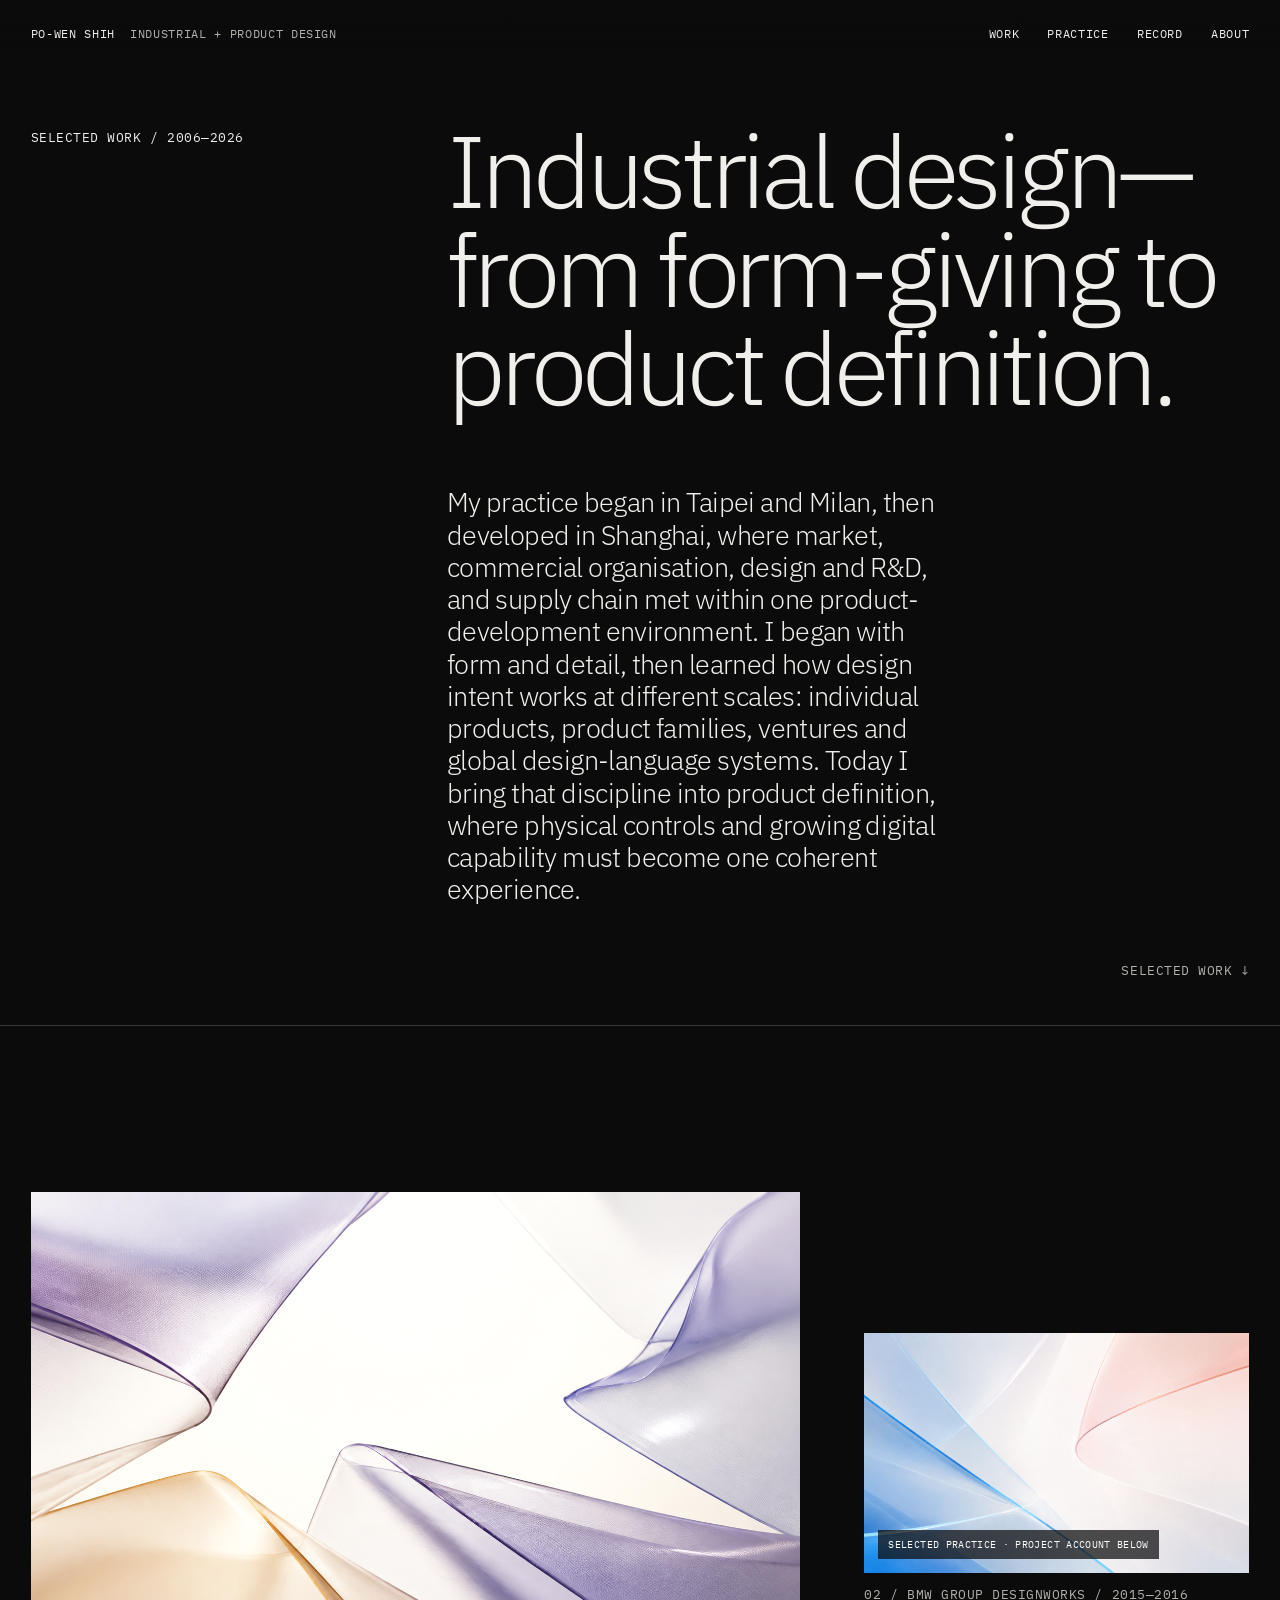
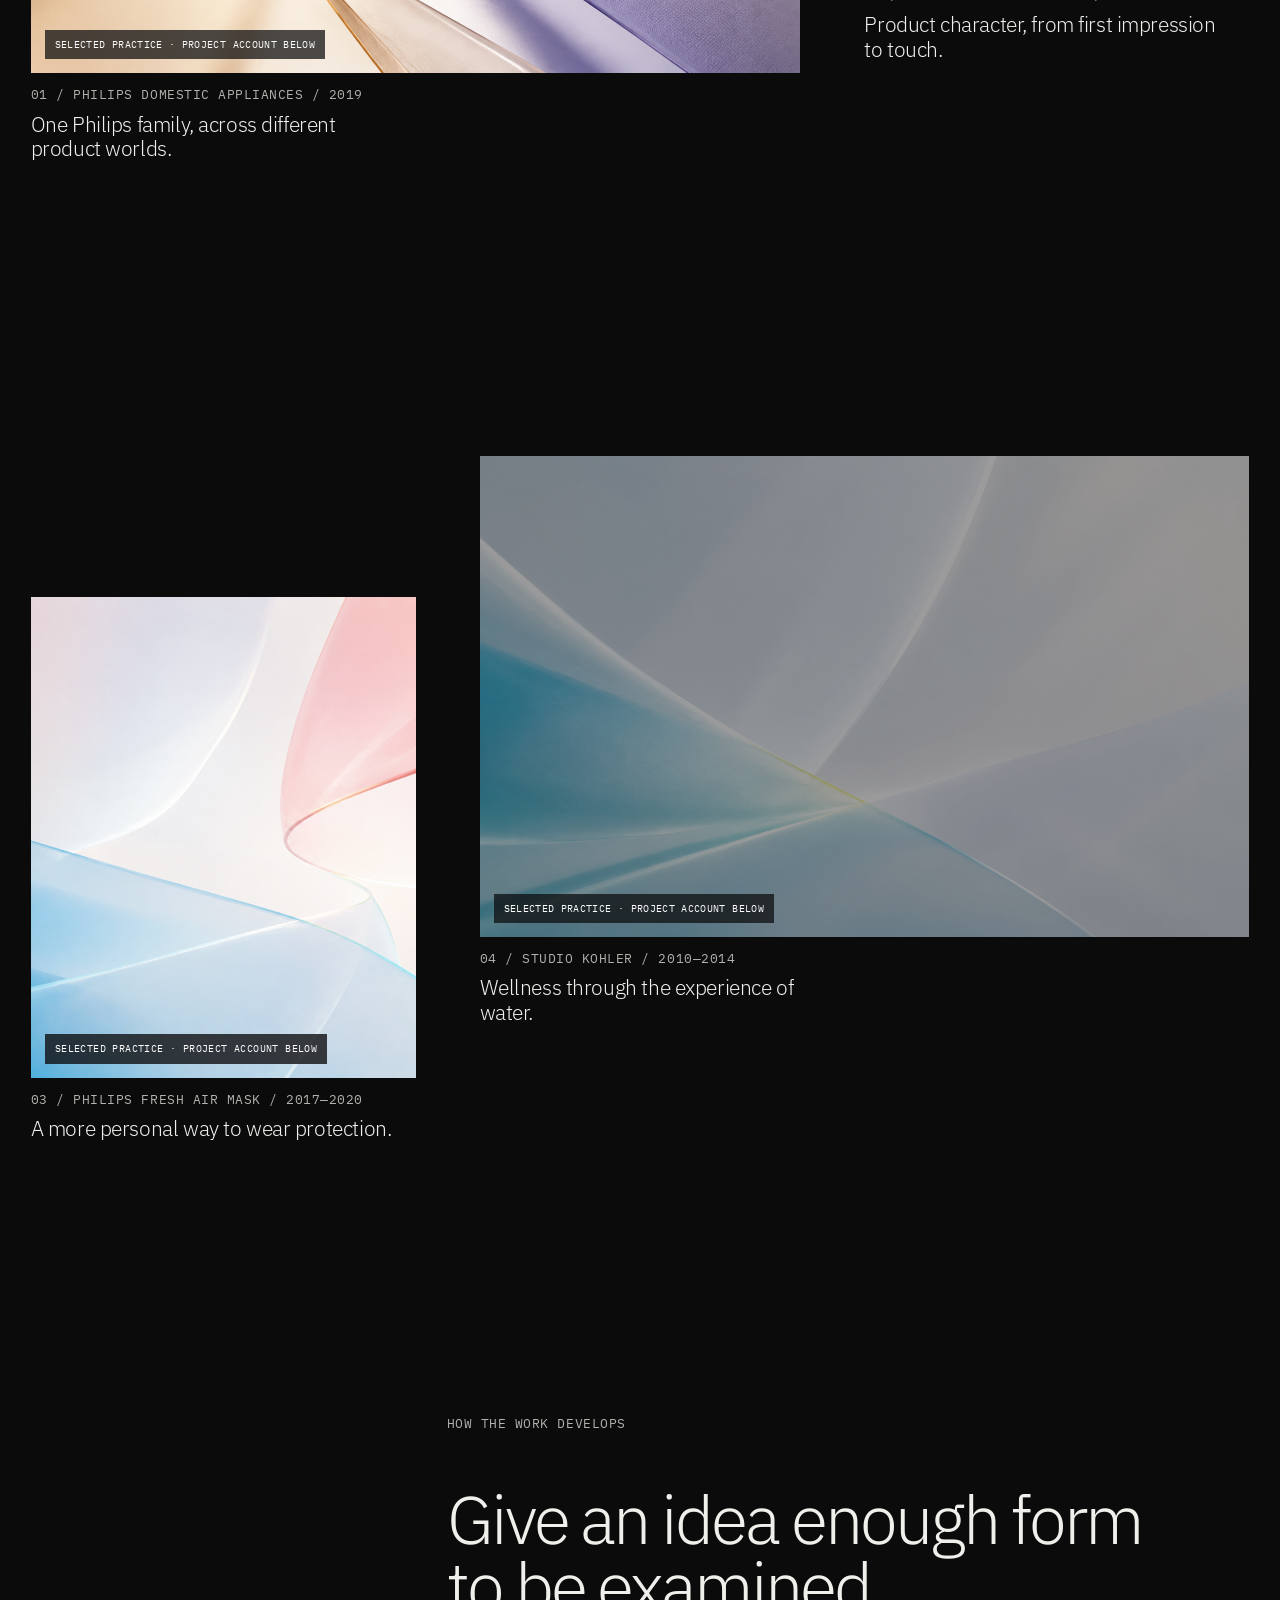
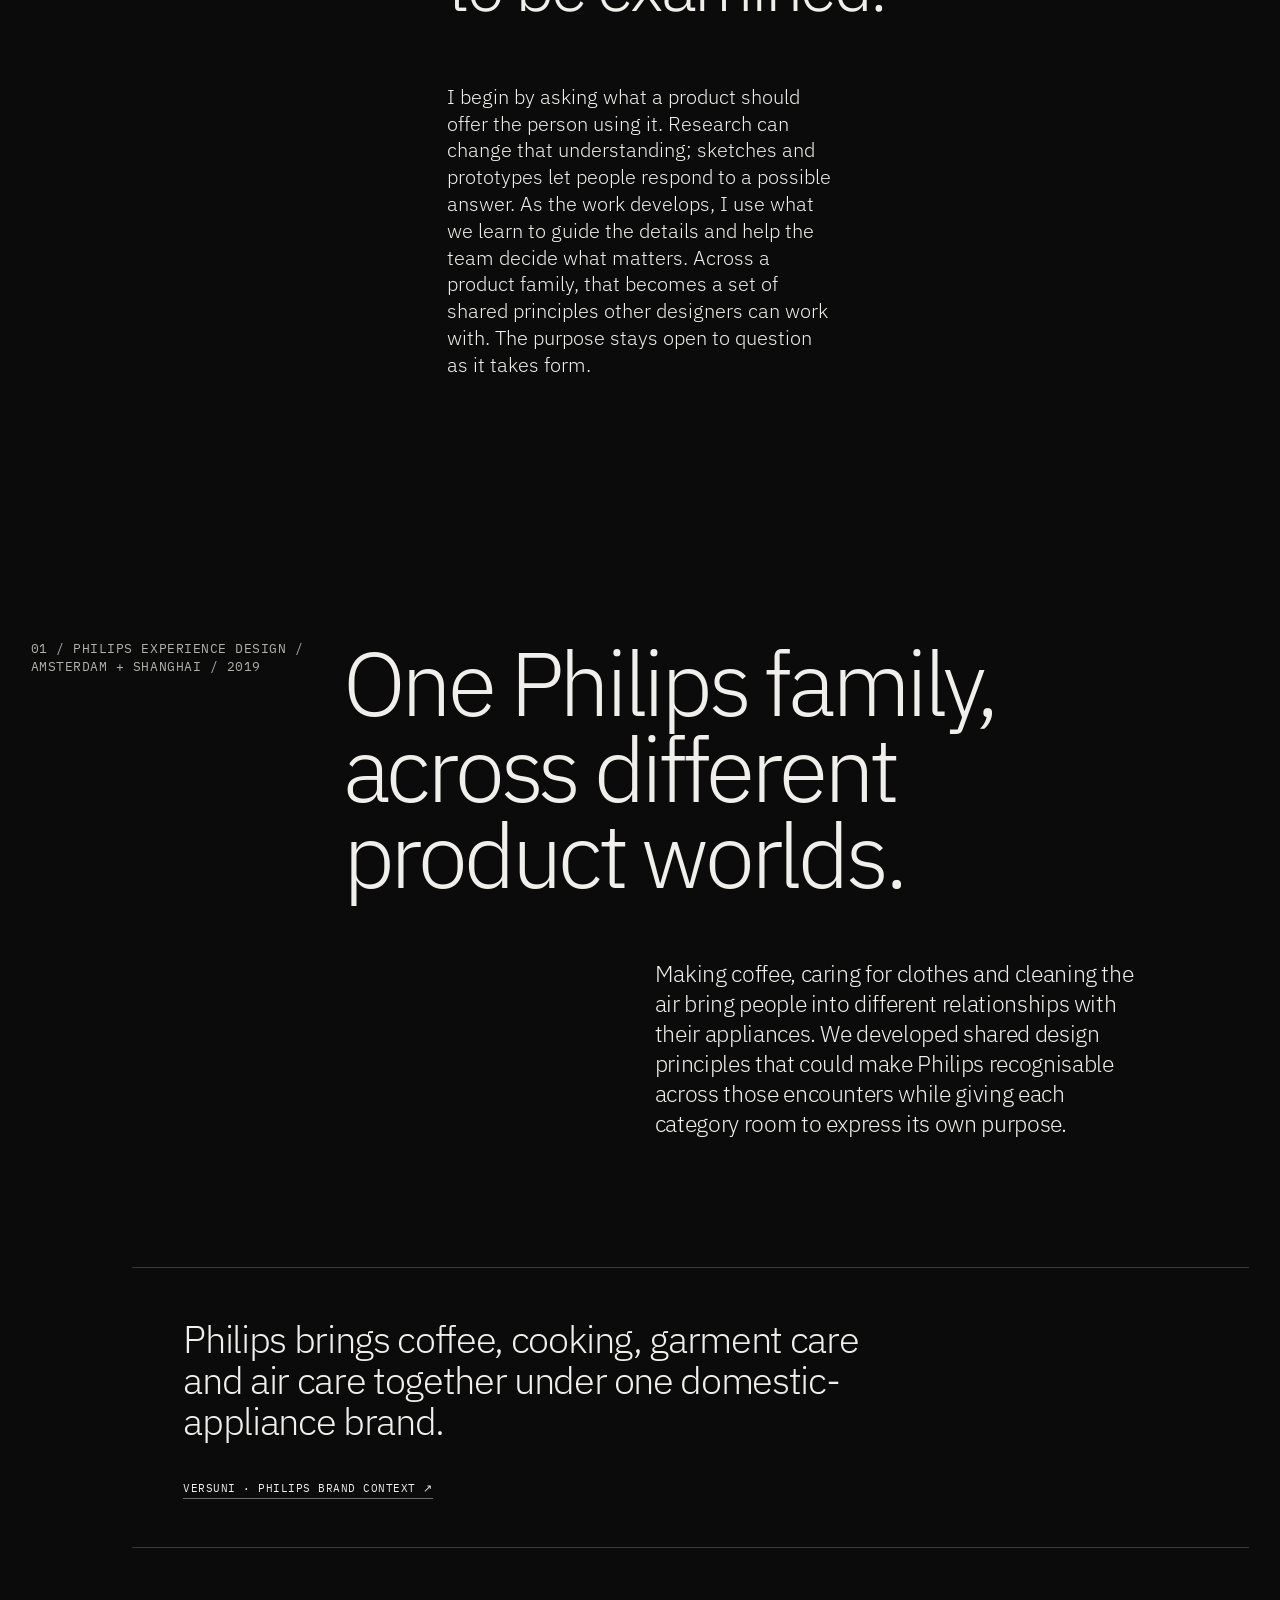
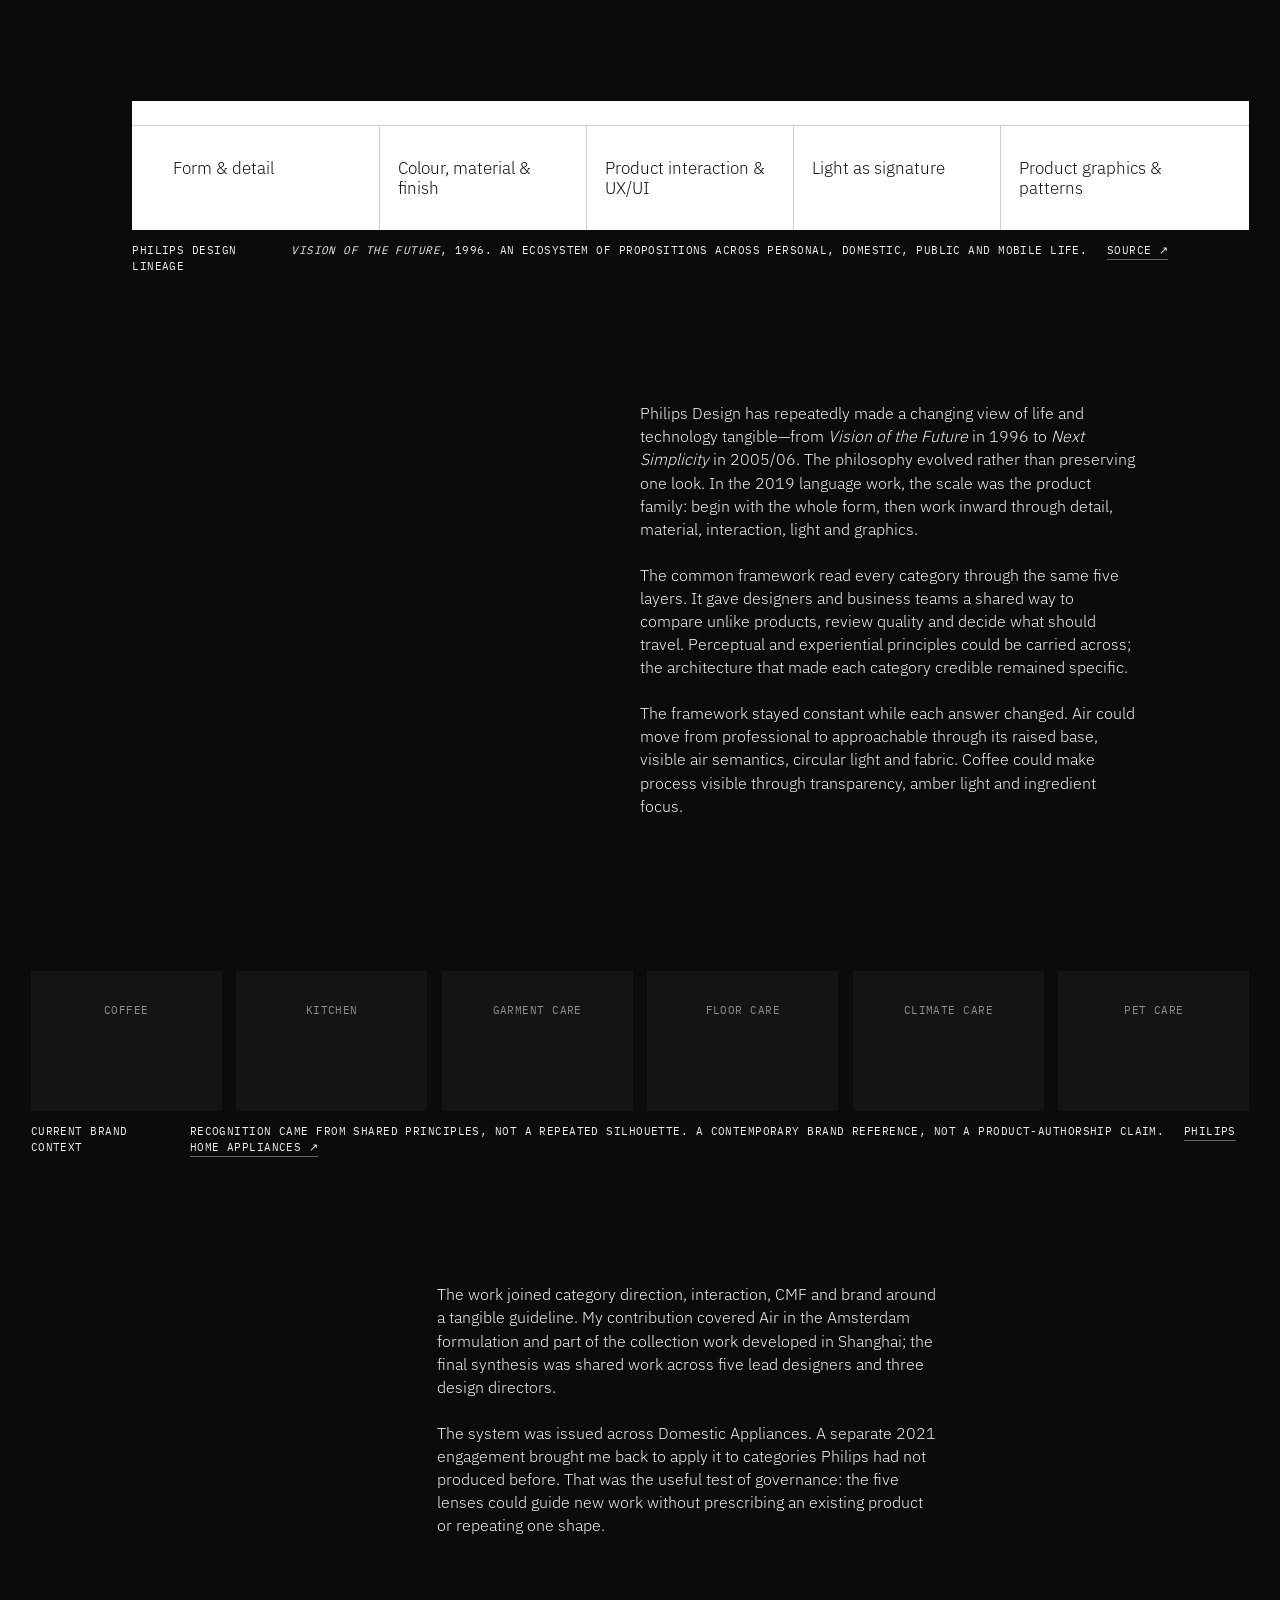
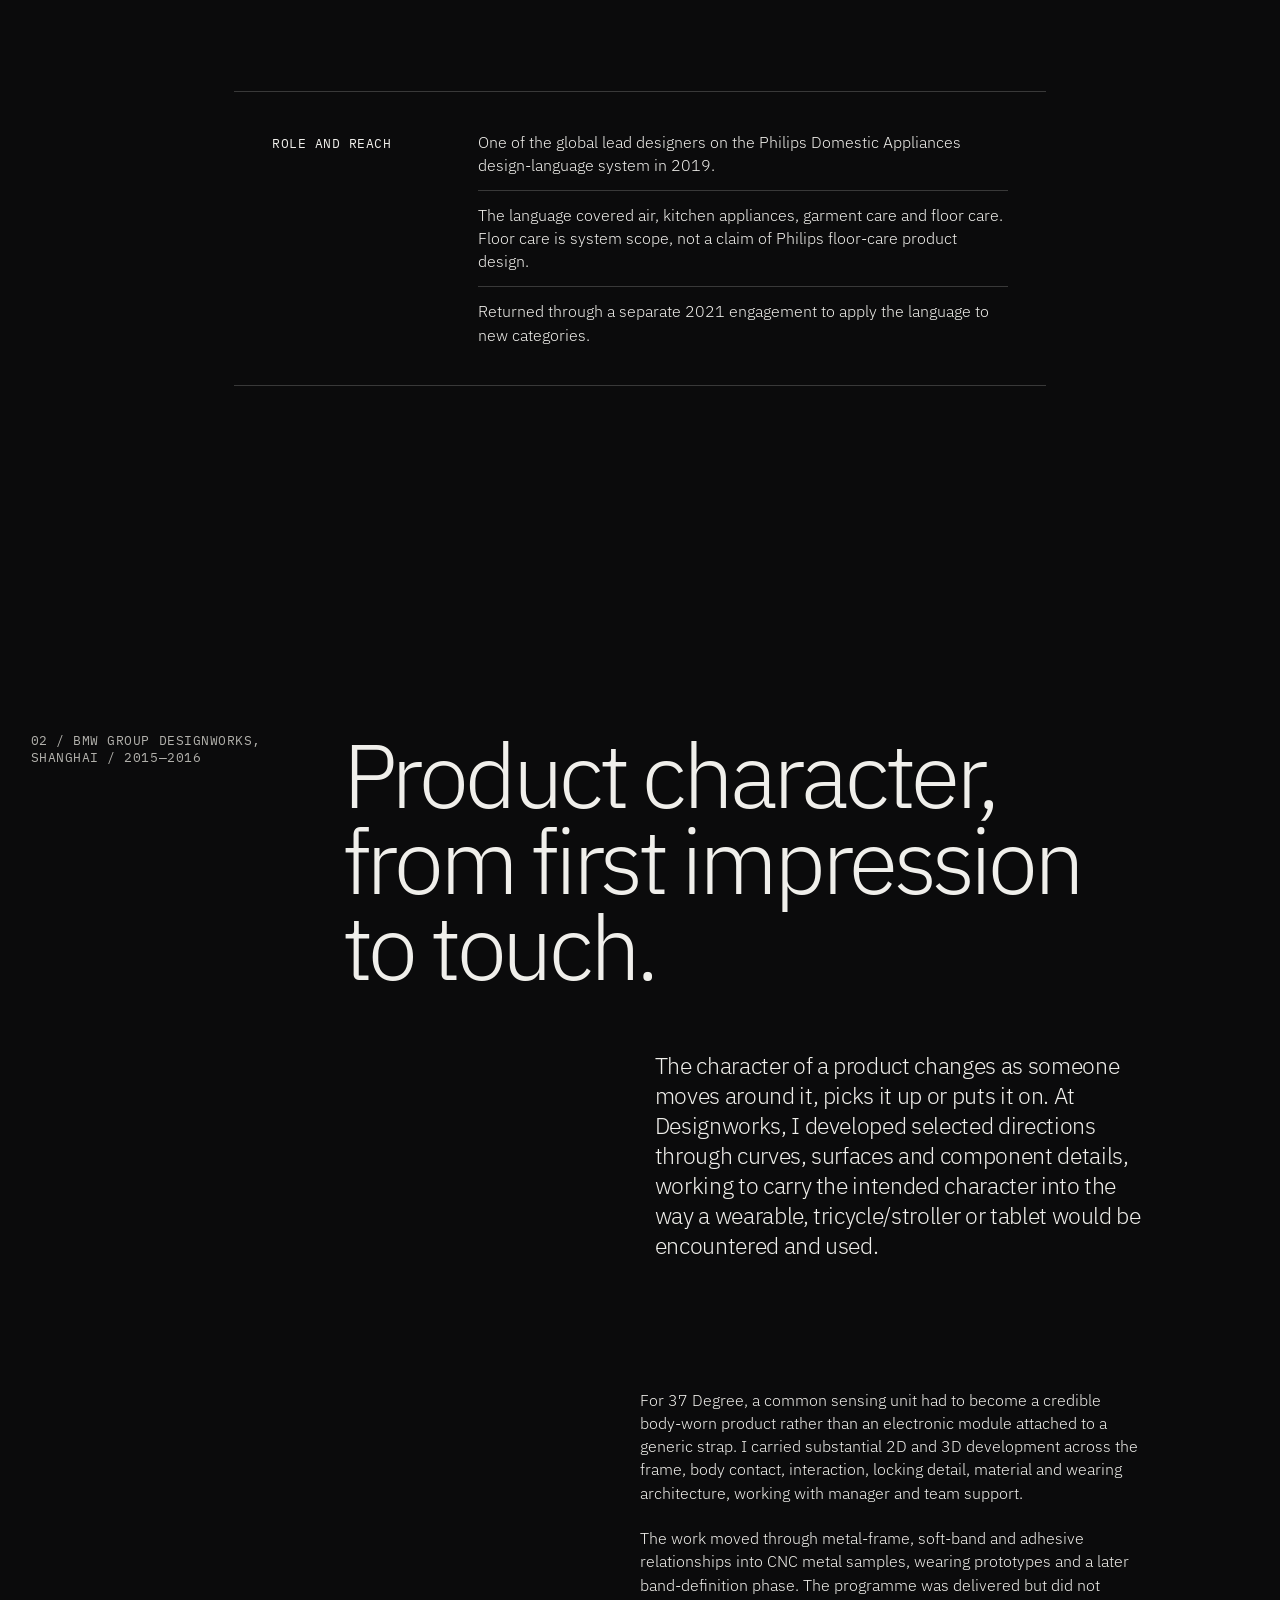
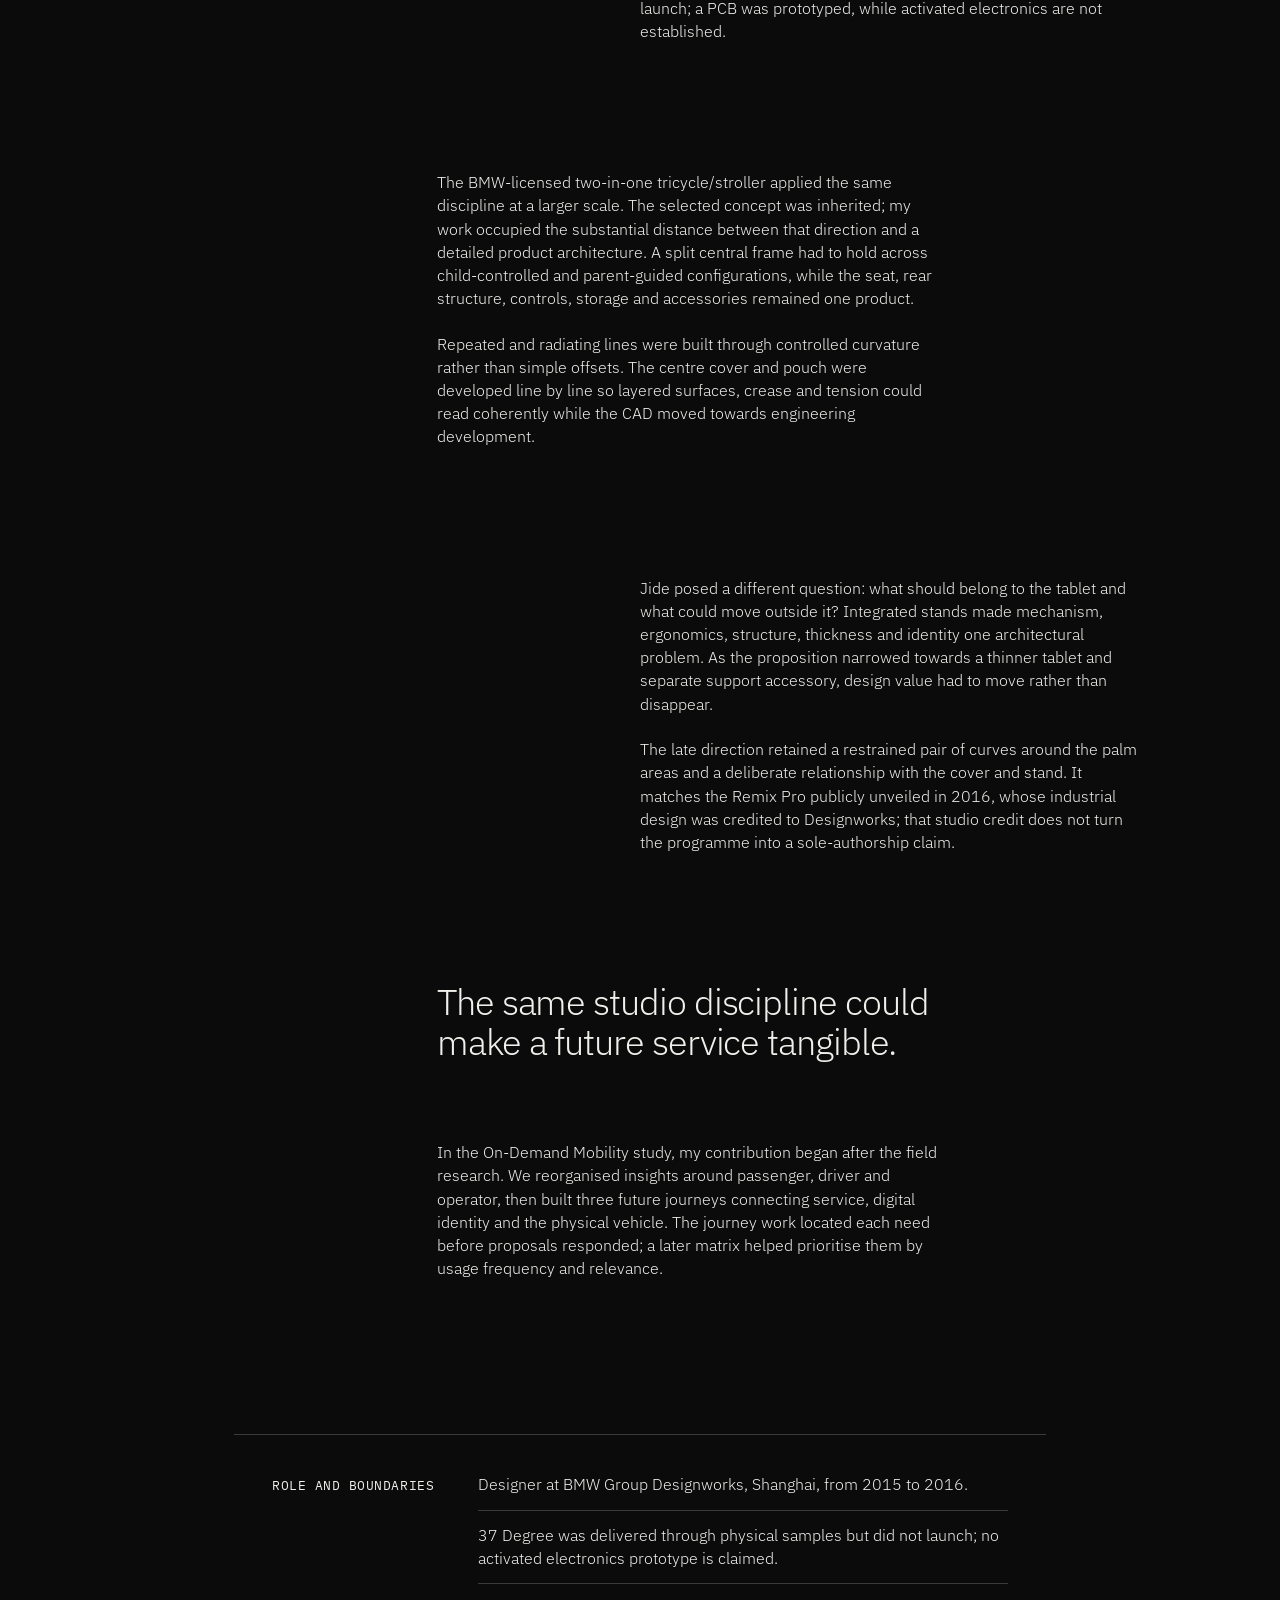
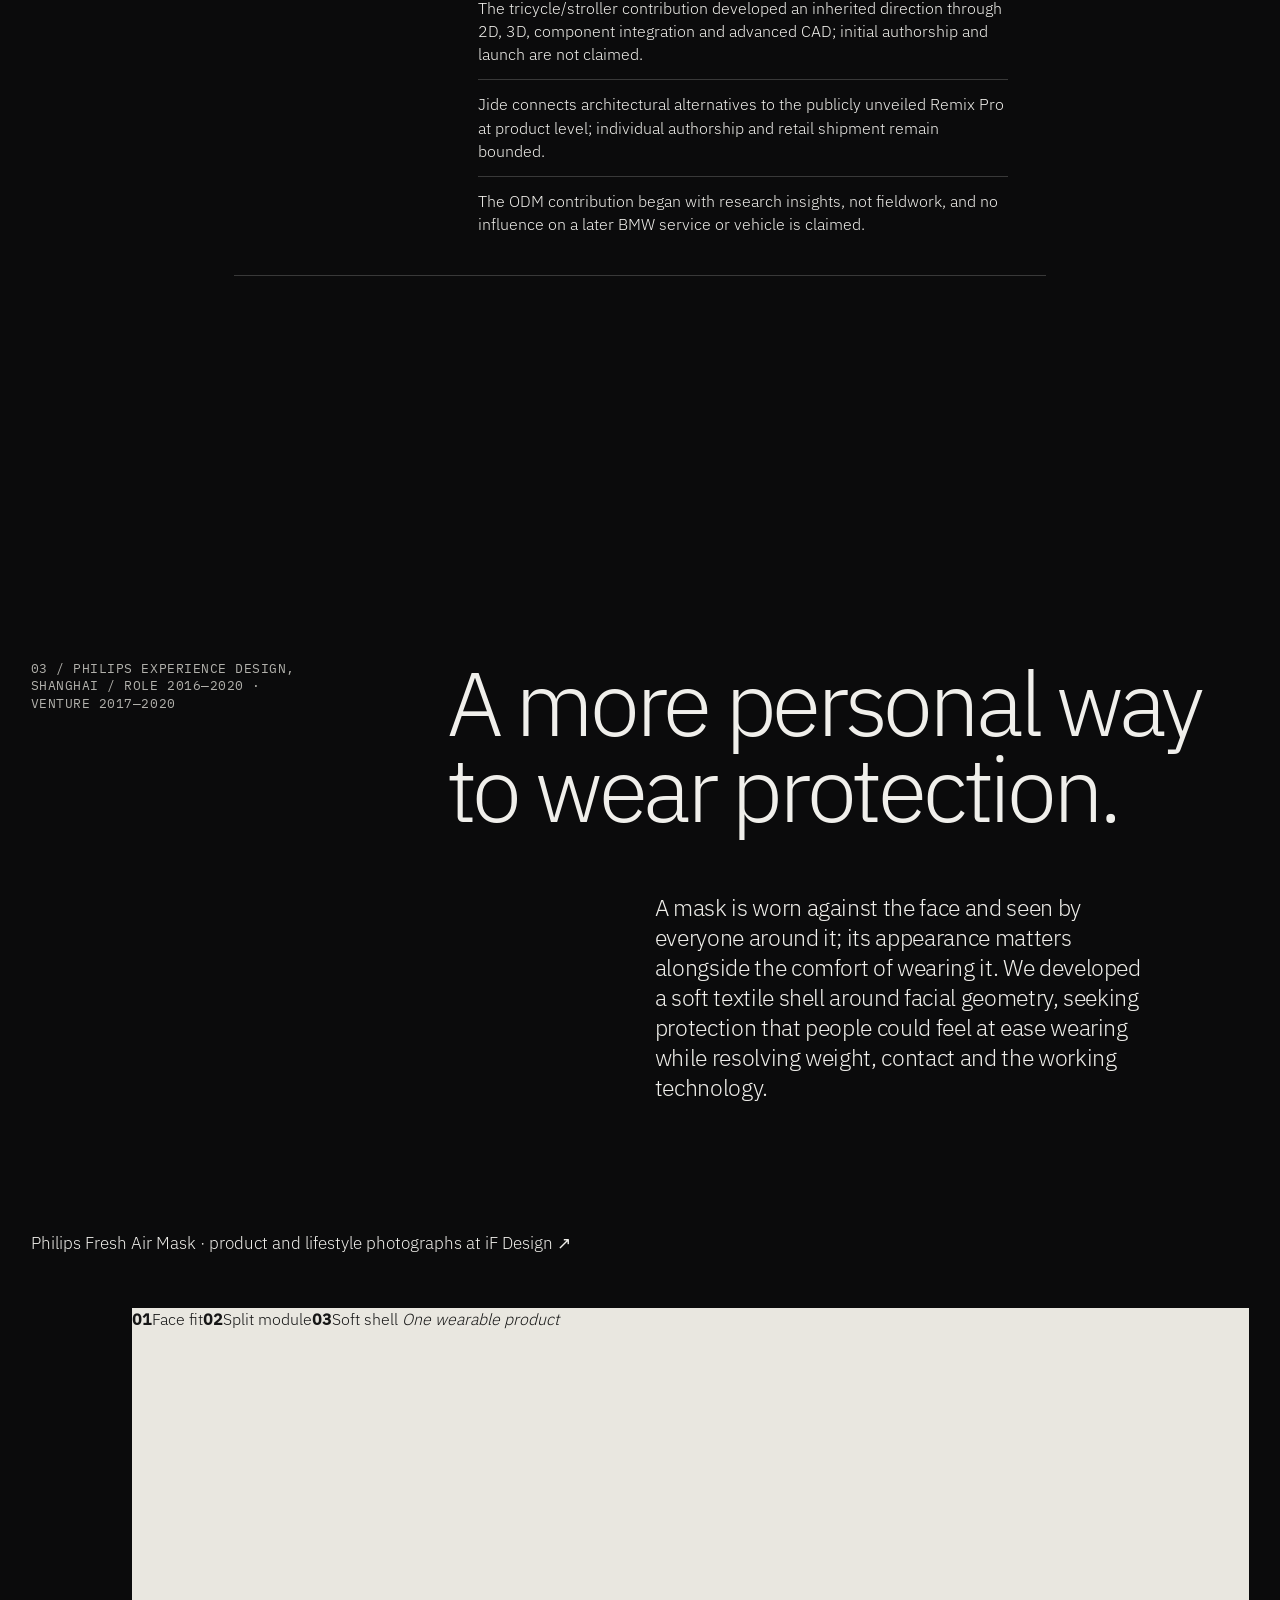
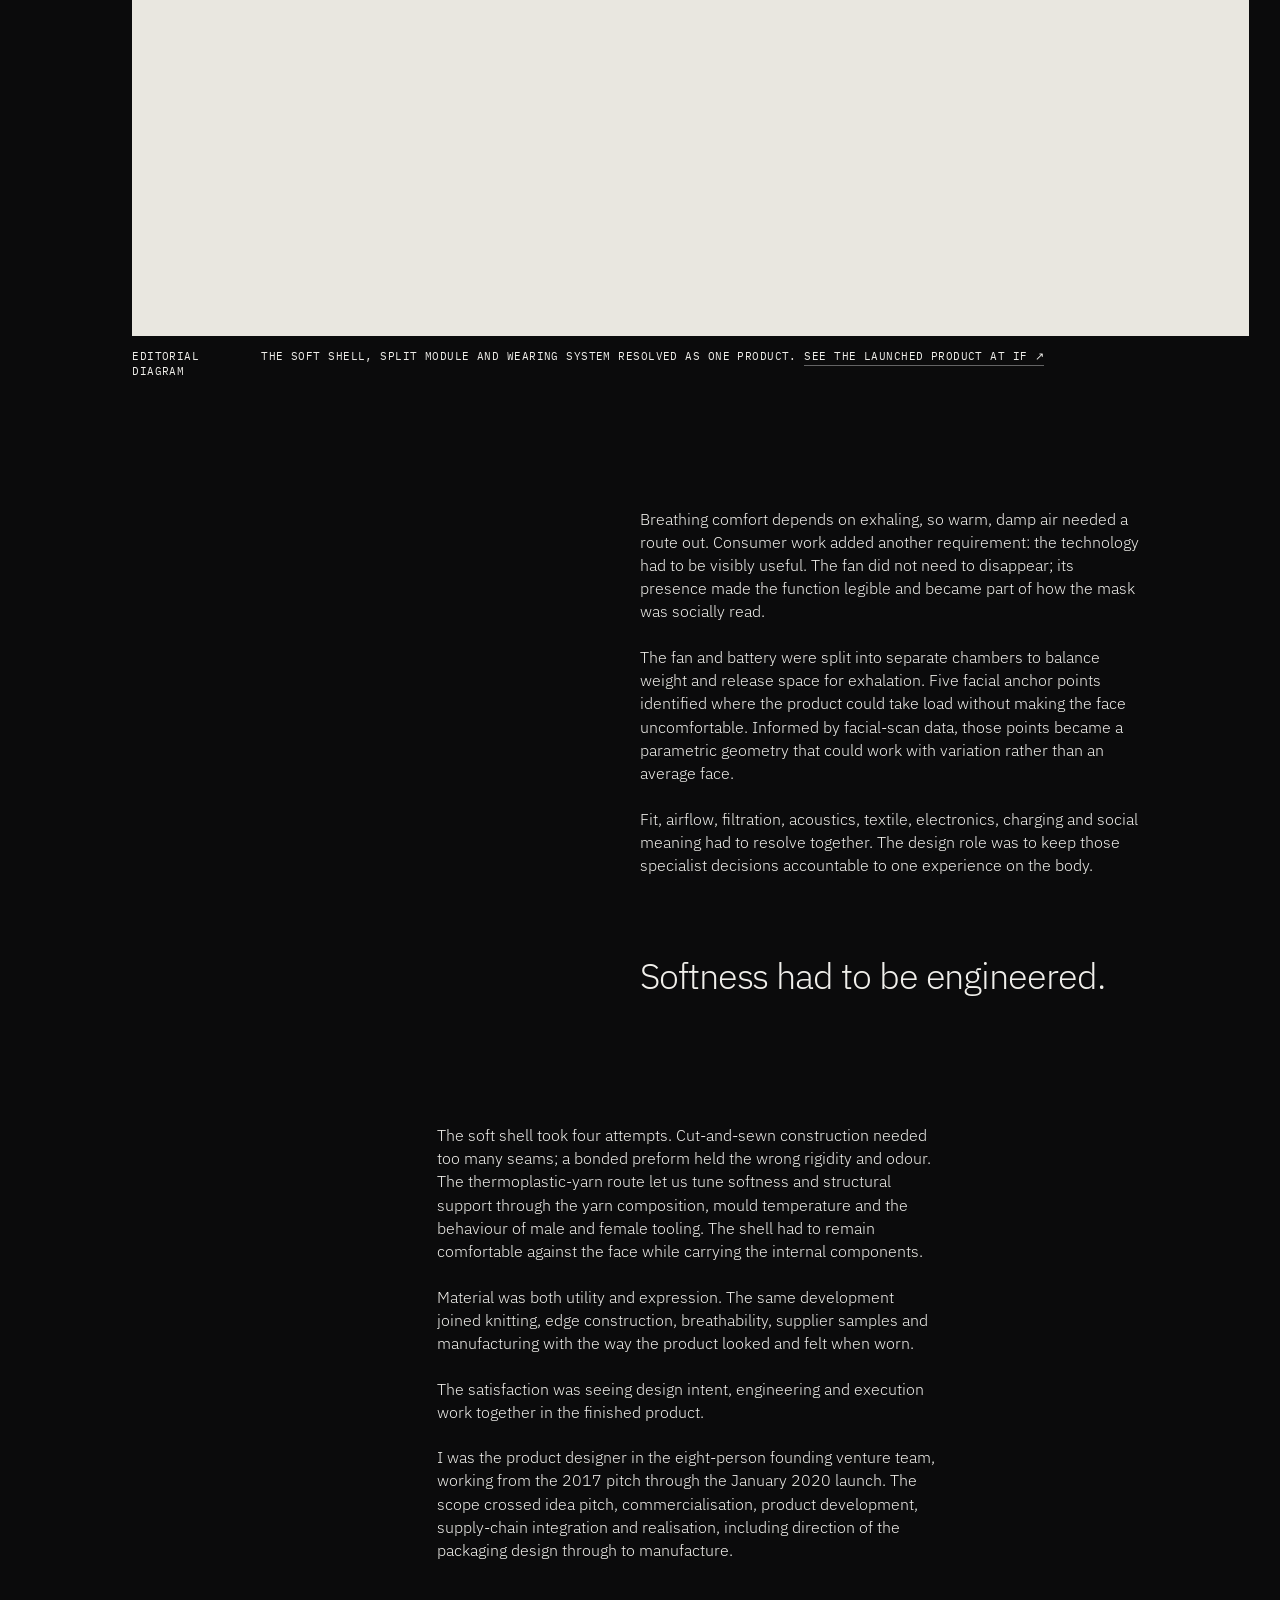
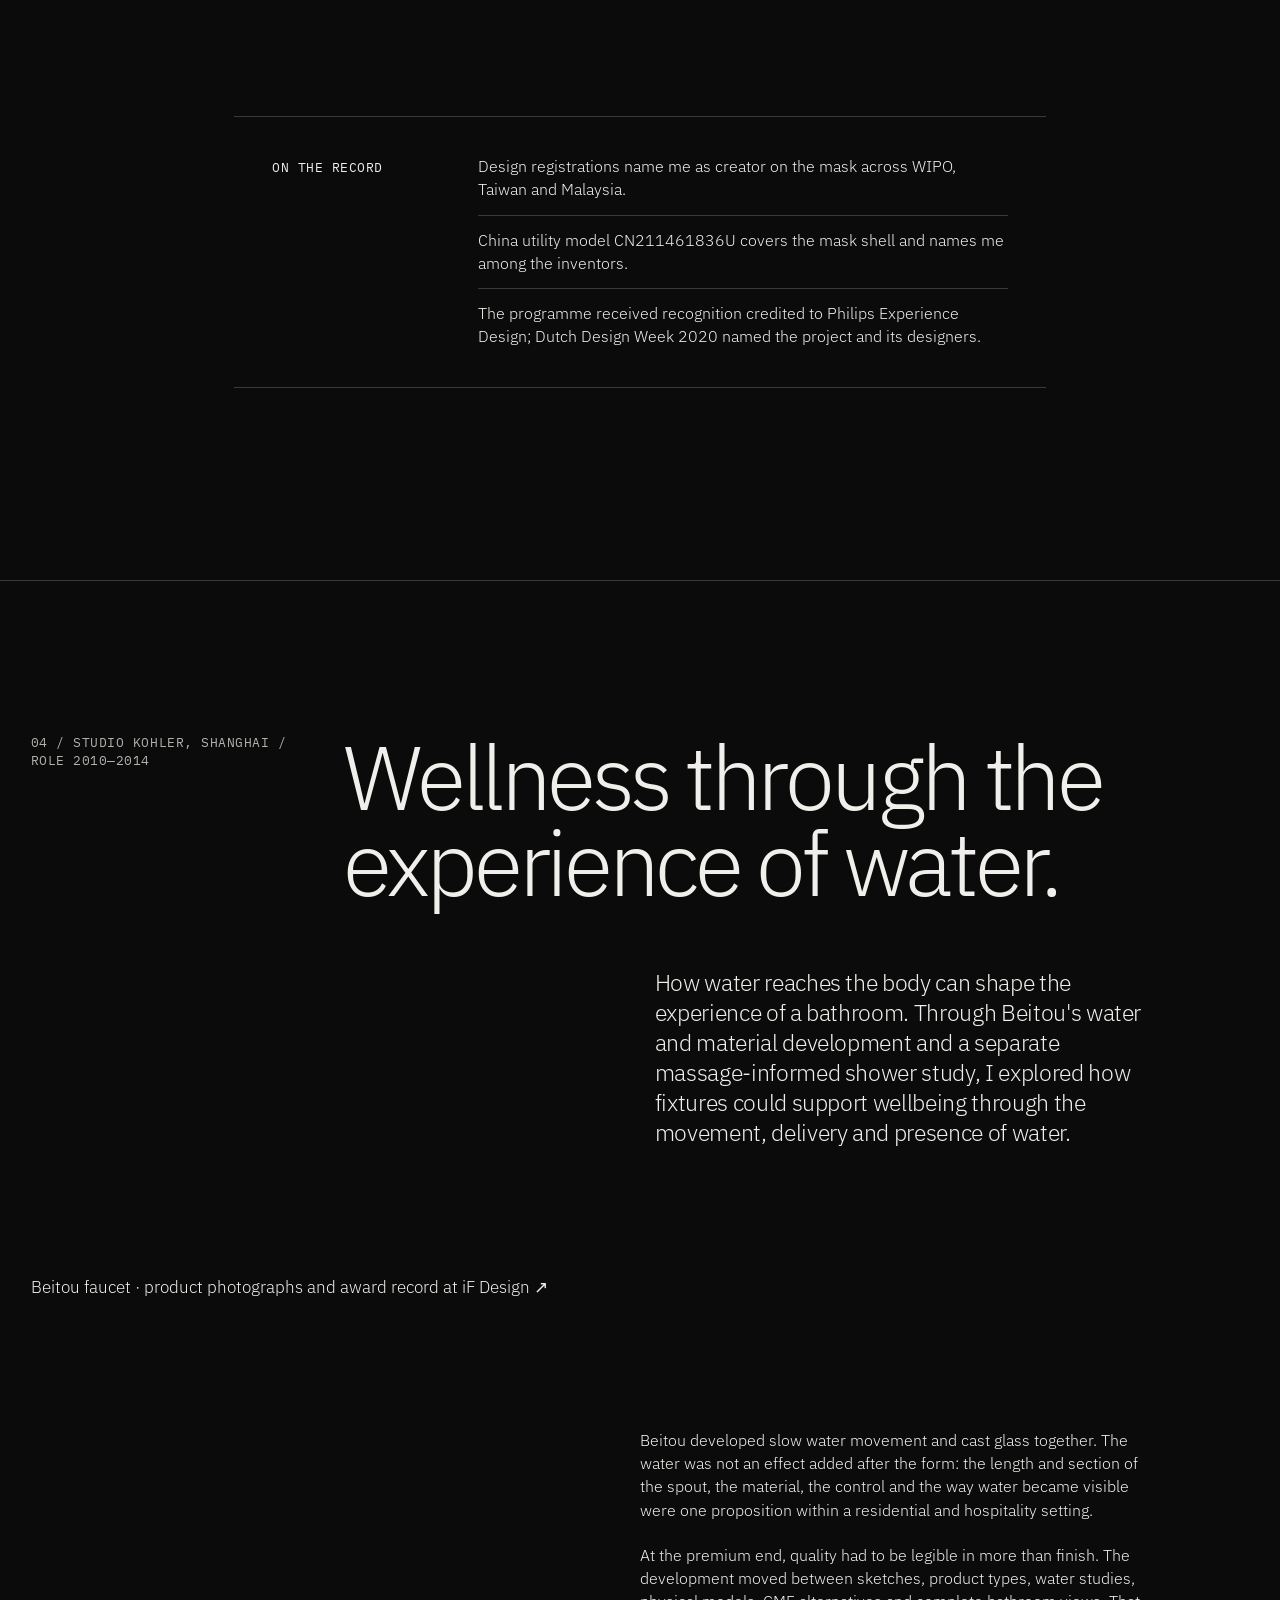
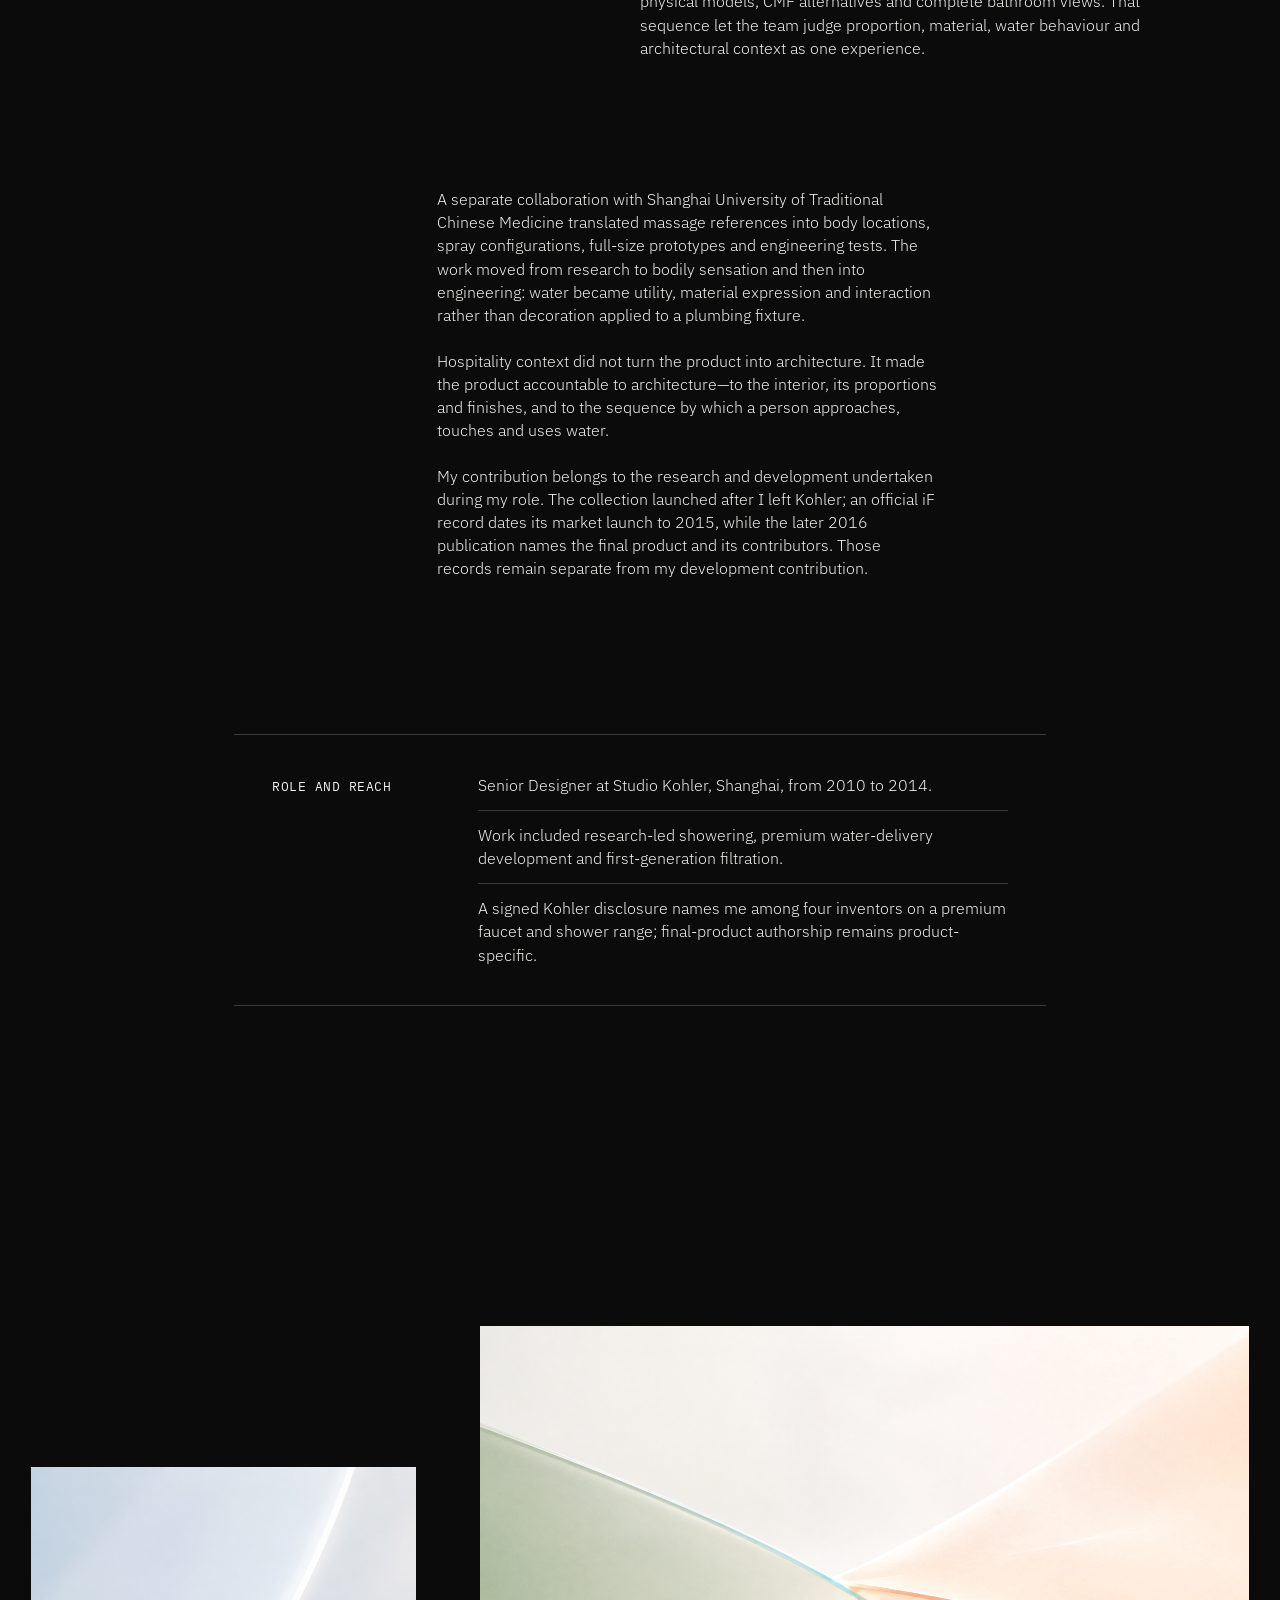
==== commit 5c986f9f: "Publish revised MCL narrative and credited Muuto context" ====
--- a/MCL/index.html
+++ b/MCL/index.html
@@ -1,578 +1,422 @@
-<!doctype html>
+<!DOCTYPE html>
+
 <html lang="en">
 <head>
-  <meta charset="utf-8">
-  <meta name="viewport" content="width=device-width, initial-scale=1, viewport-fit=cover">
-  <title>Po-Wen Shih — Industrial and Product Design for McLaren</title>
-  <meta name="description" content="Selected work by Po-Wen Shih across automotive-grade product craft, premium material experience, body-worn products, design-language systems and product definition.">
-  <meta name="author" content="Po-Wen Shih">
-  <meta name="robots" content="noindex, nofollow">
-  <meta name="theme-color" content="#0b0b0c">
-  <link rel="canonical" href="https://hellopowen.github.io/MCL/">
-  <link rel="stylesheet" href="../assets/portfolio/css/site.css?v=6.14">
+<meta charset="utf-8"/>
+<meta content="width=device-width, initial-scale=1, viewport-fit=cover" name="viewport"/>
+<title>Po-Wen Shih — Industrial and Product Design Leadership</title>
+<meta content="Selected work by Po-Wen Shih across design governance, automotive-grade product craft, premium material experience, body-worn products and physical–digital product definition." name="description"/>
+<meta content="Po-Wen Shih" name="author"/>
+<meta content="noindex, nofollow" name="robots"/>
+<meta content="#0b0b0c" name="theme-color"/>
+<link href="https://hellopowen.github.io/MCL/" rel="canonical"/>
+<link href="../assets/portfolio/css/site.css?v=mcl-public-20260910" rel="stylesheet"/>
 </head>
 <body>
-  <a class="skip" href="#main">Skip to content</a>
-
-  <header class="site-header">
-    <a class="identity" href="#top" aria-label="Po-Wen Shih, top of page">
-      <span>PO-WEN SHIH</span>
-      <small>INDUSTRIAL + PRODUCT DESIGN</small>
-    </a>
-    <nav aria-label="Primary navigation">
-      <a href="#work">Work</a>
-      <a href="#practice">Practice</a>
-      <a href="#record">Record</a>
-      <a href="#about">About</a>
-    </nav>
-  </header>
-
-  <main id="main">
-    <section class="hero" id="top">
-      <div class="hero-index mono">McLaren industrial + product design / 2006—2026</div>
-      <h1>Industrial design—<br>from form-giving to product definition.</h1>
-      <p class="hero-statement">My practice began in Taipei and Milan, then developed in Shanghai, where the consumer market, commercial organisation, design and R&amp;D, and supply chain could meet in one product-development environment. I began with form and detail, then learned how design intent shapes products, families, design-language systems and ventures. Today I work in product definition, bringing physical controls and growing digital capability into one experience.</p>
-      <a class="down mono" href="#work">Selected work <span aria-hidden="true">↓</span></a>
-    </section>
-
-    <section class="work-grid" id="work" aria-label="Selected work">
-      <a class="work-card work-card--wide" href="#mask">
-        <div class="work-graphic work-graphic--editorial work-graphic--mask" role="img" aria-label="Interpretive drawing of facial load points, balanced component masses, membrane and airflow">
-          <img src="../assets/portfolio/img/editorial/mask-field-v2.png" alt="" width="1672" height="941">
-          <svg viewBox="0 0 1000 625" aria-hidden="true">
-            <g class="editorial-card mask-card--void">
-              <rect x="-90" y="40" width="620" height="410" rx="7"/>
-              <path class="mask-void" d="M104 18c112 48 178 122 184 220 6 92-43 167-149 228m248-448c-99 54-157 128-157 220 0 90 49 165 148 228"/>
-              <g class="mask-points"><circle cx="197" cy="112" r="8"/><circle cx="265" cy="175" r="8"/><circle cx="278" cy="279" r="8"/><circle cx="222" cy="376" r="8"/><circle cx="150" cy="315" r="8"/></g>
-            </g>
-            <g class="editorial-card mask-card--balance">
-              <rect x="590" y="-70" width="510" height="330" rx="7"/>
-              <circle cx="693" cy="99" r="72"/><circle cx="979" cy="99" r="72"/>
-              <path class="mask-balance" d="M765 99h142M836 68v62"/>
-            </g>
-            <g class="editorial-card mask-card--airflow">
-              <rect x="420" y="345" width="670" height="335" rx="7"/>
-              <path class="mask-flow" d="M360 504c130-92 254-120 374-83 80 25 146 21 240-34"/>
-              <path class="mask-flow mask-flow--second" d="M362 548c128-70 244-80 350-31 88 41 166 29 280-26"/>
-              <path class="mask-membrane" d="M486 390v234m24-234v234m24-234v234m24-234v234m24-234v234m24-234v234"/>
-            </g>
-          </svg>
-          <span class="work-photo-label mono">Interpretive diagram · public record linked in case</span>
-        </div>
-        <span class="work-hover">View case</span>
-        <span class="work-meta mono">01 / Design venturing / 2017—2020</span>
-        <h2><b>Philips Fresh Air Mask:</b> Designing protection people would choose to wear.</h2>
-      </a>
-      <a class="work-card work-card--narrow" href="#air">
-        <div class="work-graphic work-graphic--air" role="img" aria-label="Interpretive drawing of a scalable air-care range, light ring, interaction height, fabric and perforation">
-          <img src="../assets/portfolio/img/editorial/air-field-v2.png" alt="" width="1672" height="941">
-          <svg viewBox="0 0 800 1000" aria-hidden="true">
-            <g class="air-card air-card--range">
-              <rect x="-74" y="78" width="590" height="340" rx="7"/>
-              <path d="M-15 361H452"/>
-              <path d="M40 361V243Q40 226 57 226H119Q136 226 136 243V361"/>
-              <path d="M171 361V195Q171 178 188 178H260Q277 178 277 195V361"/>
-              <path d="M313 361V143Q313 126 330 126H411Q428 126 428 143V361"/>
-              <path class="air-textile" d="M40 310H136M171 292H277M313 273H428"/>
-              <path class="air-ring" d="M60 229Q88 214 116 229M194 181Q224 164 254 181M338 129Q370 111 402 129"/>
-            </g>
-            <g class="air-card air-card--ring">
-              <rect x="505" y="210" width="330" height="330" rx="7"/>
-              <circle cx="660" cy="375" r="84"/>
-              <circle class="air-signal" cx="660" cy="375" r="64"/>
-            </g>
-            <g class="air-card air-card--touch">
-              <rect x="-35" y="500" width="405" height="370" rx="7"/>
-              <path d="M-6 826V578Q-6 561 11 561H151Q168 561 168 578V826"/>
-              <path class="air-textile" d="M-6 680H168"/>
-              <path class="air-datum" d="M-10 652H314"/>
-              <path d="M183 700c27-1 51-14 70-36l39-45m-109 81 65 10c21 3 38 18 43 38m-108-48 62 48m-62-48 51 69"/>
-            </g>
-            <g class="air-card air-card--material">
-              <rect x="300" y="672" width="570" height="264" rx="7"/>
-              <path class="air-weave" d="M340 722v162m24-162v162m24-162v162m24-162v162m24-162v162m24-162v162M322 744h166m-166 24h166m-166 24h166m-166 24h166m-166 24h166m-166 24h166"/>
-              <path class="air-transition" d="M488 722v162"/>
-              <g class="air-perf">
-                <circle cx="535" cy="746" r="5"/><circle cx="575" cy="746" r="5"/><circle cx="615" cy="746" r="5"/><circle cx="655" cy="746" r="5"/><circle cx="695" cy="746" r="5"/><circle cx="735" cy="746" r="5"/><circle cx="775" cy="746" r="5"/><circle cx="815" cy="746" r="5"/>
-                <circle cx="535" cy="786" r="6"/><circle cx="575" cy="786" r="6"/><circle cx="615" cy="786" r="6"/><circle cx="655" cy="786" r="6"/><circle cx="695" cy="786" r="6"/><circle cx="735" cy="786" r="6"/><circle cx="775" cy="786" r="6"/><circle cx="815" cy="786" r="6"/>
-                <circle cx="535" cy="830" r="7"/><circle cx="575" cy="830" r="7"/><circle cx="615" cy="830" r="7"/><circle cx="655" cy="830" r="7"/><circle cx="695" cy="830" r="7"/><circle cx="735" cy="830" r="7"/><circle cx="775" cy="830" r="7"/><circle cx="815" cy="830" r="7"/>
-                <circle cx="535" cy="878" r="8"/><circle cx="575" cy="878" r="8"/><circle cx="615" cy="878" r="8"/><circle cx="655" cy="878" r="8"/><circle cx="695" cy="878" r="8"/><circle cx="735" cy="878" r="8"/><circle cx="775" cy="878" r="8"/><circle cx="815" cy="878" r="8"/>
-              </g>
-            </g>
-          </svg>
-          <span class="work-photo-label mono">Interpretive diagram · range record linked in case</span>
-        </div>
-        <span class="work-hover">View case</span>
-        <span class="work-meta mono">02 / Design language / 2018—2019</span>
-        <h2><b>Philips Air + Homecare:</b> Defining a design language for air care at home.</h2>
-      </a>
-    </section>
-
-    <section class="proposition" id="practice">
-      <p class="mono">How the work develops</p>
-      <h2>Give an idea enough form to be examined.</h2>
-      <p>Design begins by caring about a condition enough to ask what could change. Research sharpens the question; a sketch, model, prototype or working interaction makes the idea specific enough for people to recognise, challenge and develop. What we learn changes what is made next. The work continues through prioritisation, detail, interaction, engineering and manufacture until the intent can hold together.</p>
-    </section>
-
-    <article class="case case--mask" id="mask">
-      <header class="case-opening">
-        <p class="case-no mono">01 / Philips Experience Design, Shanghai / role 2016—2020 · venture 2017—2020</p>
-        <h2>Designing protection people would choose to wear.</h2>
-        <p class="case-lede">A mask has to protect, but protection only works when people are willing to wear it. Anatomy, breathing, fit, weight, material, visible technology and personal style had to become one wearable product rather than a hard technical shell held against the face.</p>
-      </header>
-
-      <figure class="media media--full">
-        <div class="visual-plate visual-plate--mask-system" role="img" aria-label="Face fit, split module and soft shell resolved as one wearable product">
-          <span><b>01</b>Face fit</span><span><b>02</b>Split module</span><span><b>03</b>Soft shell</span>
-          <em>One wearable product</em>
-        </div>
-        <figcaption><span>Launched product</span><span>The soft shell, split module and wearing system resolved as one product. <a href="https://ifdesign.com/en/winner-ranking/project/philips-fresh-air-mask/272677" target="_blank" rel="noreferrer">iF record ↗</a></span></figcaption>
-      </figure>
-
-      <div class="case-copy case-copy--right">
-        <p>Breathing comfort depends on exhaling, so warm, damp air needed a route out. Consumer work added another requirement: the technology had to be visibly useful. The fan did not need to disappear; its presence made the function legible and became part of how the mask was socially read.</p>
-        <p>The fan and battery were split into separate chambers to balance weight and release space for exhalation. Five facial anchor points identified where the product could take load without making the face uncomfortable. Informed by facial-scan data, those points became a parametric geometry that could work with variation rather than an average face.</p>
-        <p>Fit, airflow, filtration, acoustics, textile, electronics, charging and social meaning had to resolve together.</p>
-        <p class="pull">Softness had to be engineered.</p>
-      </div>
-
-      <div class="media-pair">
-        <figure class="media">
-          <div class="visual-plate visual-plate--mask-material" role="img" aria-label="Four material routes tested from cut and sewn through thermoplastic-yarn forming"><span>Cut + sewn</span><span>Bonded</span><span>Preformed</span><span>Thermoplastic yarn</span></div>
-          <figcaption><span>Soft shell</span> Textile construction developed against the convenient hard-shell convention.</figcaption>
-        </figure>
-        <figure class="media media--lower">
-          <div class="visual-plate visual-plate--mask-whole" role="img" aria-label="Fit, airflow, filtration, acoustics, textile, electronics and charging resolved together"><span>Fit</span><span>Airflow</span><span>Filtration</span><span>Acoustics</span><span>Textile</span><span>Electronics</span><span>Charging</span></div>
-          <figcaption><span>Whole product</span> Component package, face fit, wearing system and interaction refined together.</figcaption>
-        </figure>
-      </div>
-
-      <div class="case-copy">
-        <p>The soft shell took four attempts. Cut-and-sewn construction needed too many seams; a bonded preform held the wrong rigidity and odour. The thermoplastic-yarn route let us tune softness and structural support through the yarn composition, mould temperature and the behaviour of male and female tooling. The shell had to remain comfortable against the face while carrying the internal components.</p>
-        <p>Material was both utility and expression. The same development joined knitting, edge construction, breathability, supplier samples and manufacturing with the way the product looked and felt when worn.</p>
-        <p>The satisfaction was seeing design intent, engineering and execution work together in the finished product.</p>
-        <p>I was the product designer in the eight-person founding venture team, working from the 2017 pitch through the January 2020 launch. The scope crossed idea pitch, commercialisation, product development, supply-chain integration and realisation.</p>
-      </div>
-
-      <figure class="media media--statement">
-        <div class="visual-plate visual-plate--mask-family" role="img" aria-label="A launched mask extended into a product family"><span>Pitch</span><span>Product</span><span>Launch</span><span>Family</span></div>
-        <figcaption><span>Launch</span> Launched in January 2020 and extended into a product family.</figcaption>
-      </figure>
-
-      <aside class="evidence">
-        <p class="mono">On the record</p>
-        <ul>
-          <li>Design registrations name me as creator on the mask across WIPO, Taiwan and Malaysia.</li>
-          <li>China utility model CN211461836U covers the mask shell and names me among the inventors.</li>
-          <li>The programme received recognition credited to Philips Experience Design; Dutch Design Week 2020 named the project and its designers.</li>
-        </ul>
-      </aside>
-    </article>
-
-    <section class="proposition proposition--air-context" id="air-context">
-      <p class="mono">Air + Homecare / lifestyle reference</p>
-      <h2>Simple and inviting, yet with a clear innovative edge.</h2>
-      <small class="context-source mono"><a href="https://www.muuto.com/sofa-experience2/oslo/" target="_blank" rel="noreferrer">Muuto · Oslo collection reference ↗</a></small>
-    </section>
-
-    <article class="case case--air" id="air">
-      <header class="case-opening">
-        <p class="case-no mono">02 / Philips Air + Homecare / Shanghai + Amsterdam / 2018—2019</p>
-        <h2>A design language for air care at home.</h2>
-        <p class="case-lede">Philips Air had met the market through “Healthy air, always”: a clinical and professional outlook. By 2018 the promise had moved to “Better air, better quality of life.” Three supplier architectures were also being brought into one scalable base. The next range had to carry both changes.</p>
-      </header>
-
-      <figure class="media media--full">
-        <div class="visual-plate visual-plate--air-range" role="img" aria-label="Three supplier architectures brought into one scalable air-purifier base"><span>Architecture A</span><span>Architecture B</span><span>Architecture C</span><strong>One scalable base</strong></div>
-        <figcaption><span>Range base</span> Three variable supplier architectures brought into one scalable base.</figcaption>
-      </figure>
-
-      <div class="case-copy case-copy--right">
-        <p>A common architecture made the range possible and made sameness more likely. The products still had to separate into two channel-specific sub-ranges, across three sizes, without losing the family.</p>
-        <p>At a distance, a purifier communicates through silhouette, proportion and the light ring that makes air quality visible. Closer, the control comes into reach. At touch distance, material, perforation and grille detail take over. We designed the range across those distances rather than treating form, interface and CMF as separate layers.</p>
-      </div>
-
-      <div class="media-pair media-pair--air">
-        <figure class="media">
-          <div class="visual-plate visual-plate--air-concepts" role="img" aria-label="Named concept families compare complete design-language directions"><span>01</span><span>02</span><span>03</span><span>04</span><span>05</span><span>06</span></div>
-          <figcaption><span>Concept families</span> Named alternatives let the room compare complete directions rather than isolated sketches.</figcaption>
-        </figure>
-        <figure class="media media--lower">
-          <div class="visual-plate visual-plate--air-distance" role="img" aria-label="Full-size studies compare distance, hand height and touch detail"><span>Distance</span><span>Hand height</span><span>Touch</span></div>
-          <figcaption><span>Full size</span> Physical studies brought architecture, proportion and interaction height into the same review.</figcaption>
-        </figure>
-      </div>
-
-      <div class="case-copy">
-        <p>Fabric was positioned on the upper body as a human touchpoint, where the product is seen and a hand naturally reaches. The functional intake remained below. A perforation field between 2.8 and 3.8 millimetres dissolved into the fabric above and the base below, while the top surface brought outlet, control and feedback together.</p>
-        <p>The decision gave products that could converge at a distance a different domestic presence. It also gave two sub-ranges room to move: one wrapping the material horizontally, the other carrying it vertically through a more tapered body.</p>
-      </div>
-
-      <div class="media-pair media-pair--reverse">
-        <figure class="media media--lower">
-          <div class="visual-plate visual-plate--air-material" role="img" aria-label="Fabric is positioned above the functional intake as a sensorial touchpoint"><span>Fabric / touch</span><span>Perforation transition</span><span>Functional intake</span></div>
-          <figcaption><span>Material position</span> Fabric shaped as a sensorial touchpoint rather than a pre-filter sleeve.</figcaption>
-        </figure>
-        <figure class="media">
-          <div class="visual-plate visual-plate--air-touch" role="img" aria-label="Circular light, control, outlet and material meet at hand height"><span>Light</span><span>Control</span><span>Outlet</span><span>Material</span></div>
-          <figcaption><span>At hand height</span> Awareness, control, air outlet and material meet where the product is naturally reached.</figcaption>
-        </figure>
-      </div>
-
-      <figure class="media media--statement">
-        <div class="visual-plate visual-plate--air-transfer" role="img" aria-label="The air-care design language transfers from a range to a smaller Series 800 interpretation"><span>Range language</span><strong>→</strong><span>Series 800</span><em>Guided transfer</em></div>
-        <figcaption><span>Series 800</span><span>A smaller-scale interpretation designed by a more junior designer under my guidance. <a href="https://ifdesign.com/en/winner-ranking/project/philips-air-purifier/272679" target="_blank" rel="noreferrer">iF record ↗</a></span></figcaption>
-      </figure>
-
-      <aside class="evidence">
-        <p class="mono">On the record</p>
-        <ul>
-          <li>I led the Air + Homecare Product Design Language System in 2018 and was one of the global lead designers on the Domestic Appliances design-language system in 2019.</li>
-          <li>The Urban Living range was adopted and shipped; the Series 800 interpretation followed through another designer.</li>
-          <li>Design records DM/202563 and DM/202564 name me as creator and have effect in the United Kingdom.</li>
-        </ul>
-      </aside>
-    </article>
-
-    <section class="work-grid work-grid--single" aria-label="Portfolio-scale design leadership">
-      <a class="work-card work-card--wide" href="#global-da">
-        <div class="work-graphic work-graphic--editorial work-graphic--global-da" role="img" aria-label="Interpretive drawing of five shared design lenses holding distinct appliance categories within one system">
-          <img src="../assets/portfolio/img/editorial/global-da-field-v1.png" alt="" width="1672" height="941">
-          <svg viewBox="0 0 1000 625" aria-hidden="true">
-            <g class="editorial-card global-card--lenses">
-              <rect x="-65" y="50" width="570" height="430" rx="7"/>
-              <path d="M34 142H430M34 208H430M34 274H430M34 340H430M34 406H430"/>
-              <circle cx="80" cy="142" r="9"/><circle cx="155" cy="208" r="9"/><circle cx="230" cy="274" r="9"/><circle cx="305" cy="340" r="9"/><circle cx="380" cy="406" r="9"/>
-            </g>
-            <g class="editorial-card global-card--categories">
-              <rect x="430" y="205" width="690" height="430" rx="7"/>
-              <path class="global-link" d="M360 274C520 230 606 250 697 337M360 274C520 330 645 405 820 490"/>
-              <path d="M548 310h150v95H548zM735 280h170v126H735zM565 458h126v112H565zM760 454h190v84H760z"/>
-              <path class="global-constant" d="M510 430H965"/>
-            </g>
-          </svg>
-        </div>
-        <span class="work-hover">View case</span>
-        <span class="work-meta mono">03 / Global design-language system / 2019</span>
-        <h2><b>Philips Domestic Appliances:</b> One design language across unlike categories.</h2>
-      </a>
-    </section>
-
-    <article class="case case--compact case--global" id="global-da">
-      <header class="case-opening">
-        <p class="case-no mono">03 / Philips Experience Design / Amsterdam + Shanghai / 2019</p>
-        <h2>One design language across unlike categories.</h2>
-        <p class="case-lede">Domestic appliances could not share one silhouette. Air, kitchen appliances, garment care and floor care each had their own architecture, use context and reason to look the way they did.</p>
-      </header>
-
-      <div class="brand-context" id="global-context">
-        <a class="context-link-panel" href="https://www.versuni.com/about-us/brands/" target="_blank" rel="noreferrer" aria-label="View the Philips brand context on Versuni">
-          <span class="mono">External context / Versuni</span>
-          <strong>Philips home-appliance brand context</strong>
-          <em>Open source ↗</em>
-        </a>
-        <blockquote>
-          <p>“From coffee machines to air purifiers, for over 130 years, Philips have delivered innovative products that create healthier and happier lives.”</p>
-          <cite><a href="https://www.versuni.com/about-us/brands/" target="_blank" rel="noreferrer">Versuni · Philips brand context ↗</a></cite>
-        </blockquote>
-      </div>
-
-      <figure class="media media--full media--lineage" id="philips-lineage">
-        <div class="lineage-frame">
-          <a class="visual-plate visual-plate--lineage" href="https://munnecke.net/blog/visions-by-philips-design/" target="_blank" rel="noreferrer" aria-label="Read about Philips Design's 1996 Vision of the Future project">
-            <span class="mono">Philips Design / 1996</span>
-            <strong>Vision of<br>the Future</strong>
-            <em>Personal · domestic · public · mobile</em>
-          </a>
-          <ul class="lineage-principles" aria-label="Shared design principles">
-            <li>Form &amp; detail</li>
-            <li>Colour, material &amp; finish</li>
-            <li>Product interaction &amp; UX/UI</li>
-            <li>Light as signature</li>
-            <li>Product graphics &amp; patterns</li>
-          </ul>
-        </div>
-        <figcaption><span>Philips Design lineage</span><span><i>Vision of the Future</i>, 1996. An ecosystem of propositions across personal, domestic, public and mobile life. <a href="https://munnecke.net/blog/visions-by-philips-design/" target="_blank" rel="noreferrer">Source ↗</a></span></figcaption>
-      </figure>
-
-      <div class="case-copy case-copy--right">
-        <p>Philips Design has repeatedly made a changing view of life and technology tangible—from <i>Vision of the Future</i> in 1996 to <i>Next Simplicity</i> in 2005/06. The philosophy evolved rather than preserving one look. In the 2019 language work, the scale was the product family: begin with the whole form, then work inward through detail, material, interaction, light and graphics.</p>
-        <p>The common framework read each category through those five layers. What could become a shared perceptual or experiential principle was carried across; what made a category credible remained specific.</p>
-        <p>The framework stayed constant while each answer changed. Air could move from professional to approachable through its raised base, visible air semantics, circular light and fabric. Coffee could make process visible through transparency, amber light and ingredient focus.</p>
-      </div>
-
-      <figure class="media media--statement media--categories" id="global-categories">
-        <div class="category-grid" role="group" aria-label="Six current Philips Home Appliances categories">
-          <figure class="category-tile">
-            <figcaption>Coffee</figcaption>
-          </figure>
-          <figure class="category-tile">
-            <figcaption>Kitchen</figcaption>
-          </figure>
-          <figure class="category-tile">
-            <figcaption>Garment care</figcaption>
-          </figure>
-          <figure class="category-tile">
-            <figcaption>Floor care</figcaption>
-          </figure>
-          <figure class="category-tile">
-            <figcaption>Climate care</figcaption>
-          </figure>
-          <figure class="category-tile">
-            <figcaption>Pet care</figcaption>
-          </figure>
-        </div>
-        <figcaption><span>Current brand context</span><span>Recognition came from shared principles, not a repeated silhouette. A contemporary brand reference, not a product-authorship claim. <a href="https://www.home-appliances.philips/gb/en/" target="_blank" rel="noreferrer">Philips Home Appliances ↗</a></span></figcaption>
-      </figure>
-
-      <div class="case-copy">
-        <p>The work joined category direction, interaction, CMF and brand around a common set of principles and a tangible guideline. My contribution covered Air in the Amsterdam formulation and part of the collection work developed in Shanghai; the final synthesis was shared work.</p>
-        <p>The system was issued across Domestic Appliances. After I left Philips, a separate 2021 engagement brought me back to apply the language to categories Philips had not produced before. The same five lenses could guide new work without forcing it into an existing form.</p>
-      </div>
-
-      <aside class="evidence">
-        <p class="mono">Role and reach</p>
-        <ul>
-          <li>One of the global lead designers on the Philips Domestic Appliances design-language system in 2019.</li>
-          <li>The language covered air, kitchen appliances, garment care and floor care. Floor care is system scope, not a claim of Philips floor-care product design.</li>
-          <li>Returned through a separate 2021 engagement to apply the language to new categories.</li>
-        </ul>
-      </aside>
-    </article>
-
-    <section class="work-grid work-grid--second" aria-label="Further selected work">
-      <a class="work-card work-card--narrow" href="#kiska">
-        <div class="work-graphic work-graphic--editorial work-graphic--kiska" role="img" aria-label="Interpretive drawing of field observations being translated into colour, material and finish directions">
-          <img src="../assets/portfolio/img/editorial/kiska-field-v2.png" alt="" width="1672" height="941">
-          <svg viewBox="0 0 800 1000" aria-hidden="true">
-            <g class="editorial-card kiska-card--signals">
-              <rect x="-90" y="70" width="610" height="350" rx="7"/>
-              <path d="M-20 322c75-98 145-78 212-8s131 72 205-35 139-95 202-5"/>
-              <circle cx="85" cy="270" r="11"/><circle cx="292" cy="304" r="11"/><circle cx="472" cy="229" r="11"/>
-            </g>
-            <g class="editorial-card kiska-card--translation">
-              <rect x="405" y="315" width="480" height="340" rx="7"/>
-              <path d="M450 385h374M450 448h374M450 511h374M450 574h374"/>
-              <path class="kiska-filter" d="M520 348v274M606 348v274M692 348v274"/>
-              <circle cx="477" cy="385" r="9"/><circle cx="563" cy="448" r="13"/><circle cx="649" cy="511" r="17"/><circle cx="735" cy="574" r="21"/>
-            </g>
-            <g class="editorial-card kiska-card--surface">
-              <rect x="-40" y="655" width="700" height="390" rx="7"/>
-              <path class="kiska-surface" d="M30 712v280M118 712v280M206 712v280M294 712v280M382 712v280M470 712v280M558 712v280"/>
-              <path d="M30 846h528"/>
-            </g>
-          </svg>
-        </div>
-        <span class="work-hover">View case</span>
-        <span class="work-meta mono">04 / CMF research + direction / 2023</span>
-        <h2><b>KISKA:</b> From local life stages to refrigerator CMF.</h2>
-      </a>
-      <a class="work-card work-card--wide" href="#designworks">
-        <div class="work-graphic work-graphic--editorial work-graphic--designworks" role="img" aria-label="Interpretive drawing of three stakeholder viewpoints and three time horizons converging at a greeting threshold">
-          <img src="../assets/portfolio/img/editorial/designworks-field-v2.png" alt="" width="1672" height="941">
-          <svg viewBox="0 0 1000 625" aria-hidden="true">
-            <g class="editorial-card mobility-card--horizons">
-              <rect x="-80" y="35" width="610" height="350" rx="7"/>
-              <path d="M-20 126H475M-20 211H475M-20 296H475"/>
-              <circle cx="106" cy="126" r="10"/><circle cx="248" cy="211" r="10"/><circle cx="398" cy="296" r="10"/>
-            </g>
-            <g class="editorial-card mobility-card--relations">
-              <rect x="390" y="245" width="700" height="430" rx="7"/>
-              <path class="mobility-route mobility-route--one" d="M338 580C520 552 594 479 744 347"/>
-              <path class="mobility-route mobility-route--two" d="M430 676C541 554 645 496 744 347"/>
-              <path class="mobility-route mobility-route--three" d="M948 650C912 512 850 423 744 347"/>
-              <path class="mobility-threshold" d="M744 285v250M785 285v250"/>
-              <circle cx="744" cy="347" r="12"/>
-            </g>
-          </svg>
-          <span class="work-context-label mono">Interpretive diagram · public context linked in case</span>
-        </div>
-        <span class="work-hover">View case</span>
-        <span class="work-meta mono">05 / Design foresight / 2015—2016</span>
-        <h2><b>BMW Group Designworks:</b> Product and service futures for on-demand mobility.</h2>
-      </a>
-    </section>
-
-    <article class="case case--compact" id="kiska">
-      <header class="case-opening">
-        <p class="case-no mono">04 / KISKA, Shanghai / 2023</p>
-        <h2>From local life stages to refrigerator CMF.</h2>
-        <p class="case-lede">Six global trend directions began as hypotheses, not answers. In Jiangyou, Yiwu and Baoding, the research asked how people described home, aspiration and the next stage of their lives—and what made a refrigerator belong there.</p>
-      </header>
-
-      <figure class="media media--full" id="kiska-fieldwork">
-        <div class="visual-plate visual-plate--fieldwork" role="img" aria-label="Research across Jiangyou, Yiwu and Baoding, with a return to Shanghai between stages to process and rebuild the visual material">
-          <span><b>01</b>Jiangyou</span><span><b>02</b>Yiwu</span><span><b>03</b>Baoding</span>
-          <em>Return to Shanghai · process · rebuild</em>
-        </div>
-        <figcaption><span>Editorial diagram</span> Twenty-one interviews, three locations and three market visits, with the visual material rebuilt as the enquiry developed.</figcaption>
-      </figure>
-
-      <div class="case-copy case-copy--right">
-        <p>The interview material brought people, interiors, activities, colour, material and aspiration into one montage. Participants could take it apart: what belonged to their lives now, what did not, and what they were moving towards.</p>
-        <p>After the first conversations, we reduced the saturation and rebuilt the imagery around what people had taught us: work and family setting, where they had come from, whether they hoped to buy a home, and what came next. Returning to Shanghai between cities let the next conversation go further instead of repeating a board that had already reached its limit.</p>
-      </div>
-
-      <figure class="media media--statement">
-        <div class="visual-plate visual-plate--translation" role="img" aria-label="Global trend directions translated through customer accounts into aesthetic statements and refrigerator colour, material and finish">
-          <span>Global<br>trends</span><span>Customer<br>accounts</span><span>Aesthetic<br>statements</span><span>Colour · material<br>finish</span>
-        </div>
-        <figcaption><span>Editorial diagram</span> Participant language and image choices reorganised the directions into six aesthetic statements before refrigerator CMF was developed.</figcaption>
-      </figure>
-
-      <div class="case-copy">
-        <p>The six directions became six aesthetic statements grounded in customer language. Expert material and process input then helped translate them into colour, finish, pattern, texture and transferable production possibilities.</p>
-        <p>The final proposals applied all six directions to refrigerators and compared their role across a portfolio. They were delivered as CMF and graphic directions; no adoption or market result is claimed.</p>
-      </div>
-
-      <figure class="media media--full">
-        <div class="visual-plate visual-plate--portfolio" role="img" aria-label="Six colour, material and finish directions compared through relevance, reach, cost and feasibility">
-          <span>01</span><span>02</span><span>03</span><span>04</span><span>05</span><span>06</span>
-          <em>Relevance · reach · cost · feasibility</em>
-        </div>
-        <figcaption><span>Editorial diagram</span> Expert material input and participant fit made six directions discussable across the refrigerator portfolio.</figcaption>
-      </figure>
-    </article>
-
-    <article class="case case--compact" id="designworks">
-      <header class="case-opening">
-        <p class="case-no mono">05 / BMW Group Designworks, Shanghai / 2015—2016</p>
-        <h2>Developing product and service futures for on-demand mobility.</h2>
-        <p class="case-lede">App-based ride-hailing was expanding in the mid-2010s, but the journey involved more than booking a car. It began before the passenger reached the vehicle and continued through the app, driver and fleet operator. The project asked what that relationship could become in 2020, 2025 and 2030.</p>
-      </header>
-
-      <aside class="context-lineage" aria-labelledby="bmw-context-title">
-        <div class="context-intro">
-          <p class="mono">BMW Group context · 2012—2018</p>
-          <h3 id="bmw-context-title">On-demand mobility was becoming a connected-service question.</h3>
-          <p>Around the 2015–16 study, BMW Group was making shared, connected and personalised mobility visible across its Shanghai design and technology network. These dated records locate the question; they are not presented as outcomes of the Designworks project.</p>
-        </div>
-        <div class="context-trace">
-          <a href="https://www.press.bmwgroup.com/global/article/detail/T0126318EN/two-new-creative-bmw-group-satellites-in-shanghai%3A-new-studio-of-designworksusa-and-connected-drive-lab" target="_blank" rel="noreferrer"><span>2012</span><strong>Designworks Shanghai and Connected Drive Lab open under one roof</strong></a>
-          <a href="https://www.press.bmwgroup.com/global/article/detail/T0261088EN/bmw-group-the-next-100-years?language=en" target="_blank" rel="noreferrer"><span>2016</span><strong>MINI VISION NEXT 100 makes personalised, shared urban mobility public</strong></a>
-          <div class="context-trace-group"><span>2016—17</span><strong>Connected and on-demand services move into operation</strong><p><a href="https://www.press.bmwgroup.com/global/article/detail/T0266044EN/bmw-group-expands-its-us-premium-car-sharing-service-reachnow-to-brooklyn-new-york-and-launches-four-new-mobility-services-as-a-pilot?language=en" target="_blank" rel="noreferrer">ReachNow pilots ↗</a> <a href="https://www.press.bmwgroup.com/global/article/detail/T0282113EN/bmw-connected-joins-forces-with-baidu-internet-of-vehicles-on-home-to-vehicle-cooperation?language=en" target="_blank" rel="noreferrer">BMW Connected China ↗</a> <a href="https://www.press.bmwgroup.com/global/article/detail/T0276714EN/bmw-group-in-partnership-with-evcard-launches-reachnow-car-sharing-service-in-china?language=en" target="_blank" rel="noreferrer">ReachNow China ↗</a></p></div>
-          <a href="https://www.press.bmwgroup.com/global/article/detail/T0282175EN/opening-of-the-new-shanghai-research-development-center-as-part-of-bmw%E2%80%99s-innovation-day-china?language=en" target="_blank" rel="noreferrer"><span>2018</span><strong>The new Shanghai R&amp;D centre brings Designworks, digital products and connected driving together</strong></a>
-        </div>
-      </aside>
-
-      <figure class="media media--full">
-        <div class="visual-plate visual-plate--stakeholders" role="img" aria-label="Passenger, driver and operator connected across the near, mid and far horizons of an on-demand ride">
-          <span>Passenger</span><span>Driver</span><span>Operator</span>
-          <b>Near</b><b>Mid</b><b>Far</b>
-        </div>
-        <figcaption><span>Editorial diagram</span> Passenger, driver and operator reconnected across service, digital interaction and vehicle.</figcaption>
-      </figure>
-
-      <div class="case-copy case-copy--right">
-        <p>My part began when the field research came back to the studio. We reorganised the insights around passenger, driver and operator, then built a journey for each horizon.</p>
-        <p>Pain points were placed along ordering, finding, entering, travelling and leaving the vehicle; product and service proposals responded where they were needed. Together they formed a vehicle experience package for each horizon: the service, digital identity and physical vehicle considered as one journey.</p>
-      </div>
-
-      <div class="case-copy">
-        <p>Access, identity, privacy, personal settings, climate, comfort, cleaning and maintenance only became useful when attached to a point in the journey. Recognition shows how that relationship changed across the three horizons.</p>
-        <p>In 2020, passenger and driver had to identify one another and a message on the car supported the welcome. In 2025, a wearable guided the customer to a booked car carrying their chosen avatar. By 2030, cloud identity let a virtual chauffeur recognise and greet a family, while individual seats supported personal audio, climate and content. Trust depended on recognition in both directions.</p>
-      </div>
-
-      <figure class="media media--statement" id="designworks-recognition">
-        <div class="visual-plate visual-plate--welcome" role="img" aria-label="The welcome changes from driver to avatar to virtual chauffeur while recognition remains">
-          <span><b>2020</b>Driver</span><span><b>2025</b>Avatar</span><span><b>2030</b>Virtual chauffeur</span>
-          <em>Recognition remains</em>
-        </div>
-        <figcaption><span>Editorial diagram</span> The form of the welcome changed while recognition still had to work in both directions.</figcaption>
-      </figure>
-
-      <figure class="media media--full">
-        <div class="visual-plate visual-plate--priority" role="img" aria-label="Product and service proposals compared through usage frequency and relevance to on-demand mobility">
-          <span>Usage frequency</span><span>ODM relevance</span><strong>Must-have<br>service</strong>
-        </div>
-        <figcaption><span>Editorial diagram</span> Proposals were prioritised by usage frequency and relevance, then returned to the physical vehicle package.</figcaption>
-      </figure>
-
-      <div class="case-copy case-copy--right">
-        <p>After the journeys and proposals, one matrix for each horizon compared usage frequency with relevance to on-demand mobility. It was a prioritisation summary, not the whole method. Vehicle overviews then returned the product and service priorities to a physical package.</p>
-      </div>
-    </article>
-
-    <section class="portfolio-access" aria-labelledby="portfolio-access-title">
-      <p class="mono">Detailed portfolio</p>
-      <h2 id="portfolio-access-title">Some design decisions need the full working sequence.</h2>
-      <p>The public cases carry the argument. Detailed process material is shared selectively for professional review.</p>
-      <a href="mailto:hellopowen@gmail.com?subject=Detailed%20portfolio%20access%20request">Request portfolio access <span aria-hidden="true">↗</span></a>
-    </section>
-
-    <section class="formation" id="formation" aria-labelledby="formation-title">
-      <p class="mono">Formation / Interactive Media Arts / conferred 2021</p>
-      <h2 id="formation-title">Data, networks and servers became materials, too.</h2>
-      <div class="formation-copy">
-        <p>I entered NYU's Global Low Residency MA to understand more of the systems behind contemporary products: data, networks and servers. Project work moved between paper, code, sound and networked interaction. Building each experiment helped me understand how people could take part.</p>
-        <p>The work extended my industrial design practice into connected media. Today it informs how I connect physical controls with growing digital capability in product definition.</p>
-      </div>
-      <a class="formation-record" href="https://shanghai.nyu.edu/news/first-class-ima-masters-students-graduates-new-skills-new-directions" target="_blank" rel="noreferrer"><span>MA Interactive Media Arts · Tisch School of the Arts, NYU Shanghai — Low Residency · conferred 2021</span><small>NYU record ↗</small></a>
-    </section>
-
-    <section class="proposition proposition--vehicle" id="vehicle">
-      <p class="mono">06 / Current practice / United Kingdom / 2024—</p>
-      <h2>Defining multimodal interaction in software-defined programmes.</h2>
-      <div class="vehicle-copy">
-        <p>In a software-defined programme, capability keeps growing after the cabin package is fixed. For the centre-console switch panel, the opportunity was to make that capability useful to both driver and passenger through one control and two displays. Product definition connected the control, digital functions and three experience layers before the interaction settled into hardware.</p>
-        <p>For a performance HUD, the constraint was a reduced supercar viewport. We decided not to treat it as an extension of infotainment or repeat the instrument cluster's numerical language. A minimal graphical approach does more with less while following the same interaction principles.</p>
-      </div>
-      <div class="vehicle-rule" aria-label="Three inherited experience layers applied to the centre-console product interaction">
-        <span><b>01</b>Delight</span><span><b>02</b>Captivate</span><span><b>03</b>Grow with me</span>
-      </div>
-      <p class="confidential"><a href="https://cars.mclaren.com/" target="_blank" rel="noreferrer">Public McLaren brand context ↗</a></p>
-      <p class="confidential">Current programmes remain confidential. This account is limited to product decisions and interaction principles that can be discussed publicly.</p>
-    </section>
-
-    <section class="record" id="record">
-      <header>
-        <p class="mono">Independent record</p>
-        <h2>Recognition, registration and public practice.</h2>
-      </header>
-      <div class="record-number"><strong>31</strong><span>design registration records naming Po-Wen Shih as creator, designer or inventor across four registration systems.</span></div>
-      <div class="record-number"><strong>3</strong><span>have effect in the United Kingdom.</span></div>
-      <div class="record-list">
-        <div class="record-group">
-          <span>Recognition</span>
-          <ul>
-            <li>Red Dot: Best of the Best — Philips 2-in-1 Air Purifier and Humidifier, 2018</li>
-            <li>Fresh Air Mask programme recognition — iF, Red Dot and DFA, 2020–2022</li>
-            <li>Contribution to Philips All-in-One Cooker 3000 Series — iF Design Award, 2022</li>
-          </ul>
-        </div>
-        <div class="record-group">
-          <span>Public practice</span>
-          <ul>
-            <li>Dutch Design Week, 2020</li>
-            <li>“Design Sober: how to think about designing,” Taiwan, 2023</li>
-            <li>Hebei International Industrial Design Week, 2023</li>
-          </ul>
-        </div>
-        <div class="record-group">
-          <span>International practice</span>
-          <p>Taiwan, Italy, United States, China, Netherlands and United Kingdom since 2006.</p>
-        </div>
-      </div>
-    </section>
-
-    <section class="about" id="about">
-      <p class="mono">About</p>
-      <h2>Design enters people's daily lives.</h2>
-      <div>
-        <p>I grew up in Hualien, Taiwan, and spent part of my childhood in my maternal grandparents' bicycle shop. Watching them make a bicycle work well showed me how much care practical craft requires.</p>
-        <p>Pottery was my first way of communicating through something tangible. Industrial design then taught me to work through form, proportion and scale. Working in Shanghai brought the practice close to research, engineering, supply chains and manufacture.</p>
-        <p>At NYU, the practice extended into code and connected media. Today I bring that range into product definition, where physical form and control have to make growing digital capability understandable and useful.</p>
-        <p>Based in Berkshire, United Kingdom. Product Experience Lead at McLaren Automotive.</p>
-      </div>
-      <a class="contact" href="mailto:hellopowen@gmail.com">hellopowen@gmail.com <span aria-hidden="true">↗</span></a>
-    </section>
-  </main>
-
-  <footer>
-    <span>Po-Wen Shih</span>
-    <span>© 2026</span>
-    <a href="#top">Back to top ↑</a>
-  </footer>
-  <script src="../assets/portfolio/js/site.js"></script>
+<a class="skip" href="#main">Skip to content</a>
+<header class="site-header">
+<a aria-label="Po-Wen Shih, top of page" class="identity" href="#top">
+<span>PO-WEN SHIH</span>
+<small>INDUSTRIAL + PRODUCT DESIGN</small>
+</a>
+<nav aria-label="Primary navigation">
+<a href="#work">Work</a>
+<a href="#practice">Practice</a>
+<a href="#record">Record</a>
+<a href="#about">About</a>
+</nav>
+</header>
+<main id="main">
+<section class="hero" id="top">
+<div class="hero-index mono">Selected work / 2006—2026</div>
+<h1>Industrial design—<br/>from form-giving to product definition.</h1>
+<p class="hero-statement">My practice began in Taipei and Milan, then developed in Shanghai, where market, commercial organisation, design and R&amp;D, and supply chain met within one product-development environment. I began with form and detail, then learned how design intent works at different scales: individual products, product families, ventures and global design-language systems. Today I bring that discipline into product definition, where physical controls and growing digital capability must become one coherent experience.</p>
+<a class="down mono" href="#work">Selected work <span aria-hidden="true">↓</span></a>
+</section>
+<section aria-label="Lead selected work" class="work-grid" id="work">
+<a class="work-card work-card--wide" href="#global-da">
+<div class="work-image-context work-image-context--global-da-cover">
+<img alt="Abstract colour field for global da; not project imagery" height="1024" src="../assets/portfolio/img/editorial/global-da-field-v1.png" width="1536"/>
+<span class="work-context-label mono">Selected practice · project account below</span>
+</div>
+<span class="work-hover">View case</span>
+<span class="work-meta mono">01 / Philips Domestic Appliances / 2019</span>
+<h2>One Philips family, across different product worlds.</h2>
+</a>
+<a class="work-card work-card--narrow" href="#designworks">
+<div class="work-image-context work-image-context--designworks-craft work-image-context--poetry">
+<img alt="Abstract colour field for designworks; not project imagery" height="1024" src="../assets/portfolio/img/editorial/designworks-field-v2.png" width="1536"/>
+<span class="work-context-label mono">Selected practice · project account below</span>
+</div>
+<span class="work-hover">View case</span>
+<span class="work-meta mono">02 / BMW Group Designworks / 2015—2016</span>
+<h2>Product character, from first impression to touch.</h2>
+</a>
+</section>
+<section aria-label="Further lead work" class="work-grid work-grid--second">
+<a class="work-card work-card--narrow" href="#mask">
+<div class="work-photo work-photo--poetry">
+<img alt="Abstract colour field for mask; not project imagery" height="1024" src="../assets/portfolio/img/editorial/mask-field-v2.png" width="1536"/>
+<span class="work-photo-label mono">Selected practice · project account below</span>
+</div>
+<span class="work-hover">View case</span>
+<span class="work-meta mono">03 / Philips Fresh Air Mask / 2017—2020</span>
+<h2>A more personal way to wear protection.</h2>
+</a>
+<a class="work-card work-card--wide" href="#kohler">
+<div class="work-image-context work-image-context--dim work-image-context--kohler">
+<img alt="Abstract colour field for kohler; not project imagery" height="1024" loading="lazy" src="../assets/portfolio/img/editorial/air-field-v2.png" width="1536"/>
+<span class="work-context-label mono">Selected practice · project account below</span>
+</div>
+<span class="work-hover">View case</span>
+<span class="work-meta mono">04 / Studio Kohler / 2010—2014</span>
+<h2>Wellness through the experience of water.</h2>
+</a>
+</section>
+<section class="proposition" id="practice">
+<p class="mono">How the work develops</p>
+<h2>Give an idea enough form to be examined.</h2>
+<p>I begin by asking what a product should offer the person using it. Research can change that understanding; sketches and prototypes let people respond to a possible answer. As the work develops, I use what we learn to guide the details and help the team decide what matters. Across a product family, that becomes a set of shared principles other designers can work with. The purpose stays open to question as it takes form.</p>
+</section>
+<article class="case case--compact case--global" id="global-da">
+<header class="case-opening">
+<p class="case-no mono">01 / Philips Experience Design / Amsterdam + Shanghai / 2019</p>
+<h2>One Philips family, across different product worlds.</h2>
+<p class="case-lede">Making coffee, caring for clothes and cleaning the air bring people into different relationships with their appliances. We developed shared design principles that could make Philips recognisable across those encounters while giving each category room to express its own purpose.</p>
+</header>
+<div class="brand-context brand-context--link-only" id="global-context">
+
+<blockquote>
+<p>Philips brings coffee, cooking, garment care and air care together under one domestic-appliance brand.</p>
+<cite><a href="https://www.versuni.com/about-us/brands/" rel="noreferrer" target="_blank">Versuni · Philips brand context ↗</a></cite>
+</blockquote>
+</div>
+<figure class="media media--full media--lineage" id="philips-lineage">
+<div class="lineage-frame">
+
+<ul aria-label="Shared design principles" class="lineage-principles">
+<li>Form &amp; detail</li>
+<li>Colour, material &amp; finish</li>
+<li>Product interaction &amp; UX/UI</li>
+<li>Light as signature</li>
+<li>Product graphics &amp; patterns</li>
+</ul>
+</div>
+<figcaption><span>Philips Design lineage</span><span><i>Vision of the Future</i>, 1996. An ecosystem of propositions across personal, domestic, public and mobile life. <a href="https://munnecke.net/blog/visions-by-philips-design/" rel="noreferrer" target="_blank">Source ↗</a></span></figcaption>
+</figure>
+<div class="case-copy case-copy--right">
+<p>Philips Design has repeatedly made a changing view of life and technology tangible—from <i>Vision of the Future</i> in 1996 to <i>Next Simplicity</i> in 2005/06. The philosophy evolved rather than preserving one look. In the 2019 language work, the scale was the product family: begin with the whole form, then work inward through detail, material, interaction, light and graphics.</p>
+<p>The common framework read every category through the same five layers. It gave designers and business teams a shared way to compare unlike products, review quality and decide what should travel. Perceptual and experiential principles could be carried across; the architecture that made each category credible remained specific.</p>
+<p>The framework stayed constant while each answer changed. Air could move from professional to approachable through its raised base, visible air semantics, circular light and fabric. Coffee could make process visible through transparency, amber light and ingredient focus.</p>
+</div>
+<figure class="media media--statement media--categories" id="global-categories">
+<div aria-label="Six current Philips Home Appliances categories" class="category-grid" role="group">
+<figure class="category-tile">
+
+<figcaption>Coffee</figcaption>
+</figure>
+<figure class="category-tile">
+
+<figcaption>Kitchen</figcaption>
+</figure>
+<figure class="category-tile">
+
+<figcaption>Garment care</figcaption>
+</figure>
+<figure class="category-tile">
+
+<figcaption>Floor care</figcaption>
+</figure>
+<figure class="category-tile">
+
+<figcaption>Climate care</figcaption>
+</figure>
+<figure class="category-tile">
+
+<figcaption>Pet care</figcaption>
+</figure>
+</div>
+<figcaption><span>Current brand context</span><span>Recognition came from shared principles, not a repeated silhouette. A contemporary brand reference, not a product-authorship claim. <a href="https://www.home-appliances.philips/gb/en/" rel="noreferrer" target="_blank">Philips Home Appliances ↗</a></span></figcaption>
+</figure>
+<div class="case-copy">
+<p>The work joined category direction, interaction, CMF and brand around a tangible guideline. My contribution covered Air in the Amsterdam formulation and part of the collection work developed in Shanghai; the final synthesis was shared work across five lead designers and three design directors.</p>
+<p>The system was issued across Domestic Appliances. A separate 2021 engagement brought me back to apply it to categories Philips had not produced before. That was the useful test of governance: the five lenses could guide new work without prescribing an existing product or repeating one shape.</p>
+</div>
+<aside class="evidence">
+<p class="mono">Role and reach</p>
+<ul>
+<li>One of the global lead designers on the Philips Domestic Appliances design-language system in 2019.</li>
+<li>The language covered air, kitchen appliances, garment care and floor care. Floor care is system scope, not a claim of Philips floor-care product design.</li>
+<li>Returned through a separate 2021 engagement to apply the language to new categories.</li>
+</ul>
+</aside>
+</article>
+<article class="case case--compact" id="designworks">
+<header class="case-opening">
+<p class="case-no mono">02 / BMW Group Designworks, Shanghai / 2015—2016</p>
+<h2>Product character, from first impression to touch.</h2>
+<p class="case-lede">The character of a product changes as someone moves around it, picks it up or puts it on. At Designworks, I developed selected directions through curves, surfaces and component details, working to carry the intended character into the way a wearable, tricycle/stroller or tablet would be encountered and used.</p>
+</header>
+
+<div class="case-copy case-copy--right">
+<p>For 37 Degree, a common sensing unit had to become a credible body-worn product rather than an electronic module attached to a generic strap. I carried substantial 2D and 3D development across the frame, body contact, interaction, locking detail, material and wearing architecture, working with manager and team support.</p>
+<p>The work moved through metal-frame, soft-band and adhesive relationships into CNC metal samples, wearing prototypes and a later band-definition phase. The programme was delivered but did not launch; a PCB was prototyped, while activated electronics are not established.</p>
+</div>
+
+<div class="case-copy">
+<p>The BMW-licensed two-in-one tricycle/stroller applied the same discipline at a larger scale. The selected concept was inherited; my work occupied the substantial distance between that direction and a detailed product architecture. A split central frame had to hold across child-controlled and parent-guided configurations, while the seat, rear structure, controls, storage and accessories remained one product.</p>
+<p>Repeated and radiating lines were built through controlled curvature rather than simple offsets. The centre cover and pouch were developed line by line so layered surfaces, crease and tension could read coherently while the CAD moved towards engineering development.</p>
+</div>
+
+<div class="case-copy case-copy--right">
+<p>Jide posed a different question: what should belong to the tablet and what could move outside it? Integrated stands made mechanism, ergonomics, structure, thickness and identity one architectural problem. As the proposition narrowed towards a thinner tablet and separate support accessory, design value had to move rather than disappear.</p>
+<p>The late direction retained a restrained pair of curves around the palm areas and a deliberate relationship with the cover and stand. It matches the Remix Pro publicly unveiled in 2016, whose industrial design was credited to Designworks; that studio credit does not turn the programme into a sole-authorship claim.</p>
+</div>
+
+
+<div class="case-copy">
+<p class="pull">The same studio discipline could make a future service tangible.</p>
+<p>In the On-Demand Mobility study, my contribution began after the field research. We reorganised insights around passenger, driver and operator, then built three future journeys connecting service, digital identity and the physical vehicle. The journey work located each need before proposals responded; a later matrix helped prioritise them by usage frequency and relevance.</p>
+</div>
+
+<aside class="evidence">
+<p class="mono">Role and boundaries</p>
+<ul>
+<li>Designer at BMW Group Designworks, Shanghai, from 2015 to 2016.</li>
+<li>37 Degree was delivered through physical samples but did not launch; no activated electronics prototype is claimed.</li>
+<li>The tricycle/stroller contribution developed an inherited direction through 2D, 3D, component integration and advanced CAD; initial authorship and launch are not claimed.</li>
+<li>Jide connects architectural alternatives to the publicly unveiled Remix Pro at product level; individual authorship and retail shipment remain bounded.</li>
+<li>The ODM contribution began with research insights, not fieldwork, and no influence on a later BMW service or vehicle is claimed.</li>
+</ul>
+</aside>
+</article>
+<article class="case case--mask" id="mask">
+<header class="case-opening">
+<p class="case-no mono">03 / Philips Experience Design, Shanghai / role 2016—2020 · venture 2017—2020</p>
+<h2>A more personal way to wear protection.</h2>
+<p class="case-lede">A mask is worn against the face and seen by everyone around it; its appearance matters alongside the comfort of wearing it. We developed a soft textile shell around facial geometry, seeking protection that people could feel at ease wearing while resolving weight, contact and the working technology.</p>
+</header><p class="public-source-link"><a href="https://ifdesign.com/en/winner-ranking/project/philips-fresh-air-mask/272677" rel="noreferrer" target="_blank">Philips Fresh Air Mask · product and lifestyle photographs at iF Design ↗</a></p>
+<figure class="media media--full">
+<div aria-label="Face fit, split module and soft shell resolved as one wearable product" class="visual-plate visual-plate--mask-system" role="img">
+<span><b>01</b>Face fit</span><span><b>02</b>Split module</span><span><b>03</b>Soft shell</span>
+<em>One wearable product</em>
+</div>
+<figcaption><span>Editorial diagram</span><span>The soft shell, split module and wearing system resolved as one product. <a href="https://ifdesign.com/en/winner-ranking/project/philips-fresh-air-mask/272677" rel="noreferrer" target="_blank">See the launched product at iF ↗</a></span></figcaption>
+</figure>
+<div class="case-copy case-copy--right">
+<p>Breathing comfort depends on exhaling, so warm, damp air needed a route out. Consumer work added another requirement: the technology had to be visibly useful. The fan did not need to disappear; its presence made the function legible and became part of how the mask was socially read.</p>
+<p>The fan and battery were split into separate chambers to balance weight and release space for exhalation. Five facial anchor points identified where the product could take load without making the face uncomfortable. Informed by facial-scan data, those points became a parametric geometry that could work with variation rather than an average face.</p>
+<p>Fit, airflow, filtration, acoustics, textile, electronics, charging and social meaning had to resolve together. The design role was to keep those specialist decisions accountable to one experience on the body.</p>
+<p class="pull">Softness had to be engineered.</p>
+</div>
+
+<div class="case-copy">
+<p>The soft shell took four attempts. Cut-and-sewn construction needed too many seams; a bonded preform held the wrong rigidity and odour. The thermoplastic-yarn route let us tune softness and structural support through the yarn composition, mould temperature and the behaviour of male and female tooling. The shell had to remain comfortable against the face while carrying the internal components.</p>
+<p>Material was both utility and expression. The same development joined knitting, edge construction, breathability, supplier samples and manufacturing with the way the product looked and felt when worn.</p>
+<p>The satisfaction was seeing design intent, engineering and execution work together in the finished product.</p>
+<p>I was the product designer in the eight-person founding venture team, working from the 2017 pitch through the January 2020 launch. The scope crossed idea pitch, commercialisation, product development, supply-chain integration and realisation, including direction of the packaging design through to manufacture.</p>
+</div>
+
+<aside class="evidence">
+<p class="mono">On the record</p>
+<ul>
+<li>Design registrations name me as creator on the mask across WIPO, Taiwan and Malaysia.</li>
+<li>China utility model CN211461836U covers the mask shell and names me among the inventors.</li>
+<li>The programme received recognition credited to Philips Experience Design; Dutch Design Week 2020 named the project and its designers.</li>
+</ul>
+</aside>
+</article>
+<article class="case case--compact case--kohler" id="kohler">
+<header class="case-opening">
+<p class="case-no mono">04 / Studio Kohler, Shanghai / role 2010—2014</p>
+<h2>Wellness through the experience of water.</h2>
+<p class="case-lede">How water reaches the body can shape the experience of a bathroom. Through Beitou's water and material development and a separate massage-informed shower study, I explored how fixtures could support wellbeing through the movement, delivery and presence of water.</p>
+</header><p class="public-source-link"><a href="https://ifdesign.com/ko/winner-ranking/project/beitou-faucet/174798" rel="noreferrer" target="_blank">Beitou faucet · product photographs and award record at iF Design ↗</a></p>
+
+<div class="case-copy case-copy--right">
+<p>Beitou developed slow water movement and cast glass together. The water was not an effect added after the form: the length and section of the spout, the material, the control and the way water became visible were one proposition within a residential and hospitality setting.</p>
+<p>At the premium end, quality had to be legible in more than finish. The development moved between sketches, product types, water studies, physical models, CMF alternatives and complete bathroom views. That sequence let the team judge proportion, material, water behaviour and architectural context as one experience.</p>
+</div>
+
+<div class="case-copy">
+<p>A separate collaboration with Shanghai University of Traditional Chinese Medicine translated massage references into body locations, spray configurations, full-size prototypes and engineering tests. The work moved from research to bodily sensation and then into engineering: water became utility, material expression and interaction rather than decoration applied to a plumbing fixture.</p>
+<p>Hospitality context did not turn the product into architecture. It made the product accountable to architecture—to the interior, its proportions and finishes, and to the sequence by which a person approaches, touches and uses water.</p>
+<p>My contribution belongs to the research and development undertaken during my role. The collection launched after I left Kohler; an official iF record dates its market launch to 2015, while the later 2016 publication names the final product and its contributors. Those records remain separate from my development contribution.</p>
+</div>
+
+<aside class="evidence">
+<p class="mono">Role and reach</p>
+<ul>
+<li>Senior Designer at Studio Kohler, Shanghai, from 2010 to 2014.</li>
+<li>Work included research-led showering, premium water-delivery development and first-generation filtration.</li>
+<li>A signed Kohler disclosure names me among four inventors on a premium faucet and shower range; final-product authorship remains product-specific.</li>
+</ul>
+</aside>
+</article>
+<section aria-label="Supporting selected work" class="work-grid work-grid--second">
+<a class="work-card work-card--narrow" href="#air">
+<div class="work-photo work-photo--air">
+<img alt="Abstract colour field for air; not project imagery" height="1024" src="../assets/portfolio/img/editorial/air-field-v2.png" width="1536"/>
+<span class="work-photo-label mono">Selected practice · project account below</span>
+</div>
+<span class="work-hover">View case</span>
+<span class="work-meta mono">05 / Philips Air + Homecare / 2018—2019</span>
+<h2>Bringing air care into everyday living.</h2>
+</a>
+<a class="work-card work-card--wide" href="#kiska">
+<div class="work-image-context work-image-context--kiska-source work-image-context--poetry">
+<img alt="Abstract colour field for kiska; not project imagery" height="1024" src="../assets/portfolio/img/editorial/kiska-field-v2.png" width="1536"/>
+<span class="work-context-label mono">Selected practice · project account below</span>
+</div>
+<span class="work-hover">View case</span>
+<span class="work-meta mono">06 / KISKA / 2023</span>
+<h2>Designing for the life a family is moving towards.</h2>
+</a>
+</section>
+<section class="proposition proposition--air-context" id="air-context">
+<p class="mono">Air + Homecare / lifestyle reference</p>
+<h2>Simple and inviting, yet with a clear innovative edge.</h2>
+<small class="context-source mono"><a href="https://www.muuto.com/sofa-experience2/oslo/" rel="noreferrer" target="_blank">Muuto · Oslo collection image ↗</a></small>
+</section>
+<article class="case case--air" id="air">
+<header class="case-opening">
+<p class="case-no mono">05 / Philips Air + Homecare / Shanghai + Amsterdam / 2018—2019</p>
+<h2>Bringing air care into everyday living.</h2>
+<p class="case-lede">In 2018, Philips Air's promise was moving from “Healthy air, always” to “Better air, better quality of life”: effective purification also needed a considered place in the home. I developed the range language around how people would see, approach and use it, giving two sub-ranges distinct characters on a shared scalable architecture.</p>
+</header><p class="public-source-link"><a href="https://ifdesign.com/en/winner-ranking/project/philips-air-purifier/272678" rel="noreferrer" target="_blank">Philips Urban Living range · product photographs at iF Design ↗</a></p>
+<figure class="media media--full">
+<div aria-label="Three supplier architectures brought into one scalable air-purifier base" class="visual-plate visual-plate--air-range" role="img"><span>Architecture A</span><span>Architecture B</span><span>Architecture C</span><strong>One scalable base</strong></div>
+<figcaption><span>Editorial diagram</span> Three variable supplier architectures brought into one scalable base.</figcaption>
+</figure>
+<div class="case-copy case-copy--right">
+<p>A common architecture made the range possible and made sameness more likely. The products still had to separate into two channel-specific sub-ranges, across three sizes, without losing the family.</p>
+<p>At a distance, a purifier communicates through silhouette, proportion and the light ring that makes air quality visible. Closer, the control comes into reach. At touch distance, material, perforation and grille detail take over. We designed the range across those distances rather than treating form, interface and CMF as separate layers.</p>
+</div>
+
+<div class="case-copy">
+<p>Fabric was positioned on the upper body as a human touchpoint, where the product is seen and a hand naturally reaches. The functional intake remained below. A perforation field between 2.8 and 3.8 millimetres dissolved into the fabric above and the base below, while the top surface brought outlet, control and feedback together.</p>
+<p>The decision gave products that could converge at a distance a different domestic presence. It also gave two sub-ranges room to move: one wrapping the material horizontally, the other carrying it vertically through a more tapered body.</p>
+</div>
+
+
+<p class="public-source-link"><a href="https://ifdesign.com/en/winner-ranking/project/philips-air-purifier/272679" rel="noreferrer" target="_blank">Series 800 · product and lifestyle photographs at iF Design ↗</a></p><aside class="evidence">
+<p class="mono">On the record</p>
+<ul>
+<li>I led the Air + Homecare Product Design Language System in 2018 and was one of the global lead designers on the Domestic Appliances design-language system in 2019.</li>
+<li>The Urban Living range was adopted and shipped; the Series 800 interpretation followed through another designer.</li>
+<li>Design records DM/202563 and DM/202564 name me as creator and have effect in the United Kingdom.</li>
+</ul>
+</aside>
+</article>
+<article class="case case--compact" id="kiska">
+<header class="case-opening">
+<p class="case-no mono">06 / KISKA, Shanghai / 2023</p>
+<h2>Designing for the life a family is moving towards.</h2>
+<p class="case-lede">In conversations in Jiangyou, Yiwu and Baoding, people's aspirations often centred on providing for family and the home they hoped to build. We revised the research imagery to explore those ambitions, then developed refrigerator CMF directions from the life stages participants described.</p>
+</header>
+<div class="public-process">
+<figure class="media media--full" id="kiska-fieldwork">
+<div aria-label="Research across Jiangyou, Yiwu and Baoding, with a return to Shanghai between stages to process and rebuild the visual material" class="visual-plate visual-plate--fieldwork" role="img">
+<span><b>01</b>Jiangyou</span><span><b>02</b>Yiwu</span><span><b>03</b>Baoding</span>
+<em>Return to Shanghai · process · rebuild</em>
+</div>
+<figcaption><span>Editorial diagram</span> Twenty-one interviews, three locations and three market visits, with the visual material rebuilt as the enquiry developed.</figcaption>
+</figure>
+
+
+</div>
+<div class="case-copy case-copy--right">
+<p>The interview material brought people, interiors, activities, colour, material and aspiration into one montage. Participants could take it apart: what belonged to their lives now, what did not, and what they were moving towards.</p>
+<p>After the first conversations, we reduced the saturation and rebuilt the imagery around what people had taught us: work and family setting, where they had come from, whether they hoped to buy a home, and what came next. Returning to Shanghai between cities let the next conversation go further instead of repeating a board that had already reached its limit.</p>
+</div>
+
+<div class="case-copy">
+<p>The six directions became six aesthetic statements grounded in customer language. Expert material and process input then helped translate them into colour, finish, pattern, texture and transferable production possibilities.</p>
+<p>The final proposals applied all six directions to refrigerators and compared their role across a portfolio. They were delivered as CMF and graphic directions; no adoption or market result is claimed.</p>
+</div>
+
+</article>
+<section aria-labelledby="portfolio-access-title" class="portfolio-access">
+<p class="mono">Detailed portfolio</p>
+<h2 id="portfolio-access-title">Some design decisions need the full working sequence.</h2>
+<p>The public cases carry the argument. Detailed process material is shared selectively for professional review.</p>
+<a href="mailto:hellopowen@gmail.com?subject=Detailed%20portfolio%20access%20request">Request portfolio access <span aria-hidden="true">↗</span></a>
+</section>
+<section aria-labelledby="formation-title" class="formation" id="formation">
+<p class="mono">Formation / Interactive Media Arts / conferred 2021</p>
+<h2 id="formation-title">Data, networks and servers became materials, too.</h2>
+<div class="formation-copy">
+<p>I entered NYU's Global Low Residency MA to understand more of the systems behind contemporary products: data, networks and servers. Project work moved between paper, code, sound and networked interaction. Building each experiment helped me understand how people could take part.</p>
+<p>The work extended my industrial design practice into connected media. Today it informs how I connect physical controls with growing digital capability in product definition.</p>
+</div>
+
+<a class="formation-record" href="https://shanghai.nyu.edu/news/first-class-ima-masters-students-graduates-new-skills-new-directions" rel="noreferrer" target="_blank"><span>MA Interactive Media Arts · Tisch School of the Arts, NYU Shanghai — Low Residency · conferred 2021</span><small>NYU record ↗</small></a>
+</section>
+<section class="proposition proposition--vehicle" id="vehicle">
+<p class="mono">07 / Vehicle product definition / United Kingdom / 2024—</p>
+<h2>Making digital capability meaningful in the cabin.</h2>
+<div class="vehicle-copy">
+<p>Growing digital capability creates more possibilities for the cabin, but each function still needs a clear place in someone's experience. My work connects the intended experience with physical controls and display behaviour, using shared access, enjoyment and confidence to help judge what belongs and what should be left out. I translate those priorities into interaction logic and product requirements that creative, interface, human-factors and engineering teams can develop together.</p>
+<p>Two pre-release examples require opposite kinds of judgement. One connects a central physical control with two displays as a shared driver-and-passenger interaction. The other asks how a performance HUD can do more with less in a constrained supercar viewport—using minimal graphical cues rather than becoming a second infotainment screen or duplicating the instrument cluster.</p>
+</div>
+<figure class="vehicle-context">
+<div class="vehicle-image">
+
+<div aria-label="Three inherited experience layers applied to the centre-console product interaction" class="vehicle-rule">
+<span><b>01</b>Delight</span><span><b>02</b>Captivate</span><span><b>03</b>Grow with me</span>
+</div>
+</div>
+<figcaption><span>Public brand context</span><span>McLaren GT interior—not programme output. <a href="https://cars.mclaren.com/us_en/legacy/mclaren-gt" rel="noreferrer" target="_blank">Official source ↗</a></span></figcaption>
+</figure>
+<p class="confidential">The programmes remain pre-release. This portfolio shows only public brand context and the permitted design questions: no programme or display names, current vehicle imagery, internal artefacts or unannounced outcomes.</p>
+</section>
+<section class="record" id="record">
+<header>
+<p class="mono">Independent record</p>
+<h2>Recognition, registration and public practice.</h2>
+</header>
+<div class="record-number"><strong>31</strong><span>design registration records naming Po-Wen Shih as creator, designer or inventor across four registration systems.</span></div>
+<div class="record-number"><strong>3</strong><span>have effect in the United Kingdom.</span></div>
+<div class="record-list">
+<div class="record-group">
+<span>Recognition</span>
+<ul>
+<li>Red Dot: Best of the Best — Philips 2-in-1 Air Purifier and Humidifier, 2018</li>
+<li>Fresh Air Mask programme recognition — iF, Red Dot and DFA, 2020–2022</li>
+<li>Contribution to Philips All-in-One Cooker 3000 Series — iF Design Award, 2022</li>
+</ul>
+</div>
+<div class="record-group">
+<span>Public practice</span>
+<ul>
+<li>Dutch Design Week, 2020</li>
+<li>“Design Sober: how to think about designing,” Taiwan, 2023</li>
+<li>Hebei International Industrial Design Week, 2023</li>
+</ul>
+</div>
+<div class="record-group">
+<span>International practice</span>
+<p>Taiwan, Italy, United States, China, Netherlands and United Kingdom since 2006.</p>
+</div>
+</div>
+</section>
+<section class="about" id="about">
+<p class="mono">About</p>
+<h2>Design enters people's daily lives.</h2>
+<div>
+<p>I grew up in Hualien, Taiwan, and spent part of my childhood in my maternal grandparents' bicycle shop. Watching them make a bicycle work well showed me how much care practical craft requires.</p>
+<p>Pottery was my first way of communicating through something tangible. Industrial design then taught me to work through form, proportion and scale. Working in Shanghai brought the practice close to research, engineering, supply chains and manufacture.</p>
+<p>At NYU, the practice extended into code and connected media. Today I bring that range into product definition and design governance: making intent usable across disciplines while staying close enough to form, control and detail to judge whether the final experience still holds.</p>
+<p>Based in Berkshire, United Kingdom. Product Experience Lead at McLaren Automotive.</p>
+</div>
+<a class="contact" href="mailto:hellopowen@gmail.com">hellopowen@gmail.com <span aria-hidden="true">↗</span></a>
+</section>
+</main>
+<footer>
+<span>Po-Wen Shih</span>
+<span>© 2026</span>
+<a href="#top">Back to top ↑</a>
+</footer>
+<script src="../assets/portfolio/js/site.js"></script>
 </body>
 </html>
--- a/assets/portfolio/css/site.css
+++ b/assets/portfolio/css/site.css
@@ -38,11 +38,11 @@
 .site-header a:hover,.site-header a:focus-visible{color:var(--signal)}
 .site-header.is-scrolled{background:rgba(11,11,12,.9);backdrop-filter:blur(12px)}
 
-.hero{min-height:100svh;padding:calc(var(--header) + 24px) var(--edge) 5vh;display:grid;grid-template-columns:repeat(12,1fr);gap:var(--gutter);align-content:end;border-bottom:1px solid var(--rule)}
-.hero-index{grid-column:1/4;align-self:start;position:absolute;top:calc(var(--header) + 8vh)}
-.hero h1{grid-column:5/13;margin:0 0 clamp(26px,4vh,52px);font-size:clamp(54px,8vw,136px);font-weight:300;line-height:.9;letter-spacing:-.055em}
-.hero-statement{grid-column:5/10;max-width:700px;margin:0;font-size:clamp(22px,2.1vw,36px);line-height:1.13;letter-spacing:-.025em}
-.down{grid-column:11/13;align-self:end;text-align:right;color:var(--muted)}
+.hero{min-height:100svh;padding:calc(var(--header) + 24px) var(--edge) 5vh;display:grid;grid-template-columns:repeat(12,1fr);grid-template-rows:1fr auto auto auto;gap:var(--gutter);align-content:stretch;border-bottom:1px solid var(--rule)}
+.hero-index{grid-column:1/4;grid-row:2;align-self:start;padding-top:.55em}
+.hero h1{grid-column:5/13;grid-row:2;margin:0 0 clamp(30px,4.5vh,58px);font-size:clamp(54px,8vw,136px);font-weight:300;line-height:.96;letter-spacing:-.052em}
+.hero-statement{grid-column:5/10;grid-row:3;max-width:700px;margin:0;font-size:clamp(22px,2.1vw,36px);line-height:1.2;letter-spacing:-.022em}
+.down{grid-column:11/13;grid-row:4;align-self:end;margin-top:clamp(18px,3vh,30px);text-align:right;color:var(--muted)}
 
 .work-grid{max-width:var(--max);margin:0 auto;padding:clamp(80px,13vw,210px) var(--edge);display:grid;grid-template-columns:2fr 1fr;gap:clamp(28px,5vw,76px);align-items:start}
 .work-grid--second{grid-template-columns:1fr 2fr;padding-top:clamp(70px,10vw,150px)}
@@ -55,7 +55,7 @@
 .work-card:hover img,.work-card:hover .work-graphic{filter:saturate(1.08);transform:scale(1.01)}
 .work-photo{position:relative;overflow:hidden;background:#1b1b1d}
 .work-photo>img{width:100%;height:100%;object-fit:cover;object-position:center}
-.work-photo--air>img{object-position:19% center}
+.work-photo--air>img{object-position:center;object-fit:cover;background:#fff}
 .work-photo-label{position:absolute;z-index:1;left:14px;bottom:14px;max-width:calc(100% - 28px);padding:8px 10px;background:rgba(11,11,12,.78);color:#fff;font-size:clamp(10px,.72vw,12px)}
 .work-meta{display:block;margin:13px 0 8px;color:var(--muted)}
 .work-card h2{max-width:28ch;margin:0;font-size:clamp(19px,1.65vw,28px);font-weight:300;line-height:1.18;letter-spacing:-.02em}
@@ -65,6 +65,12 @@
 .work-image-context{position:relative;overflow:hidden;aspect-ratio:16/10;background:#d4d5da}
 .work-image-context img{width:100%;height:100%;aspect-ratio:auto;object-fit:cover;object-position:50% 58%}
 .work-image-context--dim::after{content:"";position:absolute;z-index:1;inset:0;background:rgba(7,7,8,.4);pointer-events:none}
+.work-image-context--designworks-craft img{object-position:center 48%;filter:saturate(.82) contrast(1.05)}
+.work-image-context--kohler img{object-position:center 52%;filter:saturate(.72) contrast(1.02)}
+.work-image-context--global-da-cover img{object-position:center 54%;filter:saturate(.76) contrast(1.03)}
+.work-image-context--kiska-source img{object-position:center;filter:saturate(.72) contrast(1.04)}
+.work-image-context--poetry img{object-position:center;filter:saturate(.88) contrast(1.02)}
+.work-photo--poetry img{object-position:34% center}
 .work-context-label{position:absolute;z-index:2;left:14px;bottom:14px;max-width:calc(100% - 28px);padding:8px 10px;background:rgba(11,11,12,.72);color:#fff;font-size:clamp(10px,.72vw,12px);line-height:1.3;letter-spacing:.035em;text-transform:uppercase}
 .work-graphic{display:grid;overflow:hidden;background:var(--paper);color:var(--paper-ink)}
 .work-graphic--kiska{padding:8%;grid-template-rows:1fr auto;background:linear-gradient(145deg,#e8e3d7 0 47%,#b9c6aa 47% 72%,#746d63 72%);font-size:clamp(24px,3.8vw,58px);line-height:.84;letter-spacing:-.055em}
@@ -134,7 +140,7 @@
 .proposition h2{grid-column:5/12;margin:24px 0 35px;font-size:clamp(36px,5.3vw,86px);font-weight:300;line-height:.98;letter-spacing:-.045em}
 .proposition>p:not(:first-child){grid-column:5/9;max-width:50ch;margin:0;font-size:clamp(19px,1.55vw,26px);line-height:1.35}
 .proposition--right>p:first-child,.proposition--right h2,.proposition--right>p:not(:first-child){grid-column-start:7}
-.proposition--air-context{position:relative;min-height:88svh;color:#fff;background-image:linear-gradient(90deg,rgba(7,7,8,.7) 0%,rgba(7,7,8,.32) 54%,rgba(7,7,8,.58) 100%),url("../img/editorial/air-field-v2.png");background-position:center;background-size:cover}
+.proposition--air-context{position:relative;min-height:88svh;color:#fff;background-image:linear-gradient(90deg,rgba(7,7,8,.68) 0%,rgba(7,7,8,.22) 54%,rgba(7,7,8,.46) 100%),url("../img/air/11-simple-inviting-context.jpg");background-position:center;background-size:cover}
 .proposition--air-context>p:first-child,.proposition--air-context h2,.proposition--air-context .context-source{position:relative;z-index:1;grid-column:2/9}
 .proposition--air-context>p:first-child{color:rgba(255,255,255,.72)}
 .proposition--air-context .context-source{align-self:end;font-size:10px;letter-spacing:.045em;text-transform:uppercase}
@@ -159,24 +165,33 @@
 .context-trace-group p{margin:2px 0 0;display:flex;flex-wrap:wrap;gap:8px 15px;color:var(--muted);font:clamp(10px,.7vw,12px) "IBM Plex Mono",monospace;line-height:1.35;text-transform:uppercase;letter-spacing:.035em}
 
 .media{margin:0}
+.media>a{display:block}
 .media img{aspect-ratio:16/10;object-fit:cover}
 .media figcaption{display:grid;grid-template-columns:115px 1fr;gap:14px;margin-top:13px;color:var(--muted);font-size:clamp(13px,.88vw,15px);line-height:1.4}
 .media figcaption span{color:var(--ink);font-family:"IBM Plex Mono",monospace;text-transform:uppercase;font-size:clamp(11px,.76vw,13px);letter-spacing:.04em}
 .media figcaption a{padding-bottom:2px;border-bottom:1px solid rgba(255,255,255,.36);color:var(--ink)}
 .media--full{width:calc(100% - 8.333%);margin-left:8.333%}
 .media--full img{aspect-ratio:16/8.8}
+.media--37-lead img{object-fit:contain;background:#fff}
+.media--product-family img{box-sizing:border-box;object-fit:contain;background:#fff;padding:clamp(20px,3.5vw,58px)}
 .media--statement{width:83.333%;margin:clamp(90px,12vw,180px) 0 0 auto}
 .media--statement img{aspect-ratio:16/8.5}
 .media-pair{margin:clamp(90px,13vw,200px) 0;display:grid;grid-template-columns:1.65fr 1fr;gap:clamp(26px,5vw,80px);align-items:start}
 .media-pair--reverse{grid-template-columns:1fr 1.65fr}
+.media-pair--feature-right{grid-template-columns:1fr 1.65fr}
 .media--lower{margin-top:clamp(80px,11vw,170px)}
 .media-pair--air img{object-position:center}
 .media--document img{aspect-ratio:16/9;object-fit:cover;background:#f4f4f2}
+.media--portfolio-slide img{aspect-ratio:16/9;object-fit:contain;background:#f4f4f2;padding:0}
 .media-trio{margin:clamp(90px,13vw,200px) 0;display:grid;grid-template-columns:repeat(3,1fr);gap:clamp(18px,2.4vw,38px);align-items:start}
 .media-trio .media:nth-child(2){margin-top:clamp(35px,5vw,75px)}
 .media-trio .media:nth-child(3){margin-top:clamp(70px,10vw,150px)}
 .media-trio--documentary{margin-left:0;margin-right:0;gap:clamp(12px,1.7vw,28px);align-items:stretch}
 .media-trio--documentary .media:nth-child(2),.media-trio--documentary .media:nth-child(3){margin-top:0}
+.media-trio--jide{gap:clamp(14px,1.8vw,28px)}
+.media-trio--jide .media:nth-child(2),.media-trio--jide .media:nth-child(3){margin-top:0}
+.media-trio--jide img{object-fit:cover;background:#080809}
+.media--jide-final img{object-fit:contain;background:#050506}
 .media-trio--cities .media img{aspect-ratio:4/5;object-fit:cover;background:#242427}
 .media-trio--cities .media:nth-child(1) img{object-position:50% 50%}
 .media-trio--cities .media:nth-child(2) img{object-position:48% 50%}
@@ -191,7 +206,7 @@
 .brand-context cite a{padding-bottom:3px;border-bottom:1px solid rgba(240,239,235,.42)}
 .media--categories{width:100%;margin-left:0}
 .category-grid{display:grid;grid-template-columns:repeat(6,minmax(0,1fr));gap:clamp(8px,1.15vw,18px)}
-.category-tile{position:relative;min-width:0;aspect-ratio:1;margin:0;overflow:hidden;background:#161617}
+.category-tile{position:relative;min-width:0;margin:0;overflow:hidden;background:#161617}
 .category-tile::after{content:"";position:absolute;z-index:1;inset:0;background:rgba(7,7,8,.46);pointer-events:none}
 .category-tile img{width:100%;aspect-ratio:1;object-fit:contain;padding:7%;background:#e9e7e0;transition:transform .45s ease,filter .3s ease}
 .category-tile figcaption{position:absolute;z-index:2;inset:0;margin:0;padding:12px;display:flex;align-items:center;justify-content:center;color:#fff;font:clamp(11px,.8vw,13px) "IBM Plex Mono",monospace;letter-spacing:.04em;text-align:center;text-transform:uppercase}
@@ -213,41 +228,6 @@
 .source-crop--kiska-logo::after{content:"";position:absolute;z-index:1;top:0;right:0;width:12%;height:17%;background:#fff;pointer-events:none}
 .media-pair--kiska-validation{grid-template-columns:1fr 1fr;gap:clamp(18px,2.4vw,38px)}
 .visual-plate{aspect-ratio:16/9;overflow:hidden;background:var(--paper);color:var(--paper-ink)}
-.visual-plate--mask-system,.visual-plate--mask-material,.visual-plate--mask-whole,.visual-plate--mask-family,.visual-plate--air-range,.visual-plate--air-concepts,.visual-plate--air-distance,.visual-plate--air-material,.visual-plate--air-touch,.visual-plate--air-transfer,.visual-plate--lineage{isolation:isolate;background-position:center;background-size:cover}
-.visual-plate--mask-system,.visual-plate--mask-material,.visual-plate--mask-whole,.visual-plate--mask-family{background-image:url("../img/editorial/mask-field-v2.png")}
-.visual-plate--air-range,.visual-plate--air-concepts,.visual-plate--air-distance,.visual-plate--air-material,.visual-plate--air-touch,.visual-plate--air-transfer{background-image:url("../img/editorial/air-field-v2.png")}
-.visual-plate--mask-system,.visual-plate--mask-family,.visual-plate--air-range,.visual-plate--air-transfer{padding:5%;display:grid;gap:clamp(8px,1.2vw,18px)}
-.visual-plate--mask-system{grid-template-columns:repeat(3,1fr);grid-template-rows:1fr auto}
-.visual-plate--mask-system span,.visual-plate--mask-family span,.visual-plate--air-range span,.visual-plate--air-transfer span{padding:9%;display:flex;flex-direction:column;justify-content:space-between;border:1px solid rgba(25,25,27,.75);background:rgba(250,249,244,.86);font-size:clamp(18px,2.5vw,40px);line-height:.96;letter-spacing:-.04em}
-.visual-plate--mask-system span:nth-child(2){transform:translateY(7%)}.visual-plate--mask-system span:nth-child(3){transform:translateX(8%)}
-.visual-plate--mask-system b{font:11px "IBM Plex Mono",monospace;font-weight:400;color:#666}
-.visual-plate--mask-system em,.visual-plate--air-range strong,.visual-plate--air-transfer em{grid-column:1/-1;padding:13px 16px;background:rgba(250,249,244,.84);font:11px "IBM Plex Mono",monospace;font-style:normal;font-weight:400;text-transform:uppercase;letter-spacing:.045em}
-.visual-plate--mask-material,.visual-plate--air-concepts,.visual-plate--air-distance,.visual-plate--air-material,.visual-plate--air-touch{padding:5%;display:grid;gap:clamp(7px,1vw,15px)}
-.visual-plate--mask-material,.visual-plate--air-touch{grid-template-columns:repeat(4,1fr)}
-.visual-plate--mask-whole{padding:5%;display:grid;grid-template-columns:repeat(4,1fr);gap:clamp(6px,.8vw,12px)}
-.visual-plate--mask-material span,.visual-plate--mask-whole span,.visual-plate--mask-family span,.visual-plate--air-concepts span,.visual-plate--air-distance span,.visual-plate--air-material span,.visual-plate--air-touch span{padding:8%;display:flex;align-items:flex-end;border:1px solid rgba(25,25,27,.72);background:rgba(250,249,244,.85);font-size:clamp(14px,1.8vw,29px);line-height:.98;letter-spacing:-.03em}
-.visual-plate--mask-material span:nth-child(2),.visual-plate--air-touch span:nth-child(2){transform:translateY(7%)}
-.visual-plate--mask-material span:nth-child(3),.visual-plate--air-touch span:nth-child(3){transform:translateY(-5%)}
-.visual-plate--mask-whole span:nth-child(even){background:rgba(238,243,248,.88)}
-.visual-plate--mask-family{grid-template-columns:repeat(4,1fr)}
-.visual-plate--mask-family span:nth-child(2),.visual-plate--mask-family span:nth-child(4){transform:translateY(7%)}
-.visual-plate--air-range{grid-template-columns:repeat(3,1fr);grid-template-rows:1fr auto}
-.visual-plate--air-range span:nth-child(2){transform:translateY(6%)}.visual-plate--air-range span:nth-child(3){transform:translateX(7%)}
-.visual-plate--air-concepts{grid-template-columns:repeat(6,1fr)}
-.visual-plate--air-concepts span:nth-child(2),.visual-plate--air-concepts span:nth-child(5){transform:translateY(7%)}
-.visual-plate--air-distance,.visual-plate--air-material{grid-template-columns:repeat(3,1fr)}
-.visual-plate--air-distance span:nth-child(2),.visual-plate--air-material span:nth-child(2){transform:translateY(8%)}
-.visual-plate--air-transfer{grid-template-columns:1fr auto 1fr;grid-template-rows:1fr auto;align-items:center}
-.visual-plate--air-transfer strong{grid-column:auto;padding:14px;font-size:clamp(22px,3vw,48px);text-align:center}
-.visual-plate--air-transfer em{grid-column:1/-1}
-.visual-plate--lineage{padding:6%;display:flex;min-height:clamp(300px,38vw,580px);flex-direction:column;justify-content:space-between;background-image:url("../img/editorial/global-da-field-v1.png");color:#19191b}
-.visual-plate--lineage span,.visual-plate--lineage em{width:max-content;padding:10px 13px;background:rgba(250,249,244,.84);font-style:normal}
-.visual-plate--lineage strong{max-width:8ch;padding:18px;background:rgba(250,249,244,.9);font-size:clamp(38px,6vw,92px);font-weight:300;line-height:.88;letter-spacing:-.05em}
-.context-link-panel{padding:clamp(28px,4.2vw,68px);display:flex;min-height:clamp(300px,37vw,590px);flex-direction:column;justify-content:space-between;background-image:url("../img/editorial/global-da-field-v1.png");background-position:center;background-size:cover;color:#19191b}
-.context-link-panel>*{width:max-content;max-width:100%;padding:10px 13px;background:rgba(250,249,244,.86)}
-.context-link-panel strong{font-size:clamp(26px,3.6vw,56px);font-weight:300;line-height:1;letter-spacing:-.04em}
-.context-link-panel em{font:11px "IBM Plex Mono",monospace;font-style:normal;text-transform:uppercase}
-.category-tile:nth-child(1){background:#243b47}.category-tile:nth-child(2){background:#67567c}.category-tile:nth-child(3){background:#566c68}.category-tile:nth-child(4){background:#7d665b}.category-tile:nth-child(5){background:#465e78}.category-tile:nth-child(6){background:#6d7356}
 .visual-plate--fieldwork{padding:6%;display:grid;grid-template-columns:repeat(3,1fr);grid-template-rows:1fr auto;gap:1px;background:#2a2a2d}
 .visual-plate--fieldwork span{padding:9%;display:flex;flex-direction:column;justify-content:flex-end;background:#e8e3d7;font-size:clamp(24px,3.5vw,54px);line-height:.95;letter-spacing:-.045em}
 .visual-plate--fieldwork span:nth-child(2){background:#b9c6aa}.visual-plate--fieldwork span:nth-child(3){background:#8e8b7d}
@@ -346,6 +326,10 @@
 .case--compact{padding-top:clamp(100px,12vw,180px)}
 .case--compact .case-opening h2{grid-column:4/12}
 .case--compact .case-lede{grid-column:7/12}
+.case--kohler{border-top:1px solid var(--rule)}
+.media--kohler-context img{object-position:center 54%}
+.media-pair--kohler img{object-fit:cover;background:#f4f4f2}
+.media--kohler-water img{object-position:center}
 
 .proposition--vehicle{min-height:100svh;background:var(--ground);color:var(--ink);border-top:1px solid var(--rule);border-bottom:1px solid var(--rule)}
 .proposition--vehicle>p:first-child,.proposition--vehicle h2{grid-column-start:3}
@@ -380,6 +364,7 @@
 .formation h2{grid-column:4/12;margin:0 0 clamp(55px,8vw,120px);font-size:clamp(42px,6.3vw,101px);font-weight:300;line-height:.96;letter-spacing:-.045em}
 .formation-copy{grid-column:7/11;max-width:49ch}
 .formation-copy p{margin:0 0 1.4em;font-size:clamp(18px,1.35vw,23px);line-height:1.4}
+.formation-media{grid-column:4/12;margin-top:clamp(45px,7vw,100px)}
 .formation-record{grid-column:4/12;margin-top:clamp(45px,7vw,100px);padding:20px 0;border-top:1px solid var(--rule);border-bottom:1px solid var(--rule);display:grid;grid-template-columns:minmax(0,1fr) auto;gap:var(--gutter);align-items:start;transition:color .2s ease,border-color .2s ease}
 .formation-record span{max-width:62ch}
 .formation-record small{color:var(--muted);font:clamp(11px,.76vw,13px) "IBM Plex Mono",monospace;letter-spacing:.04em;text-transform:uppercase;white-space:nowrap}
@@ -414,8 +399,9 @@
   :root{--header:60px}
   .identity small{display:none}
   .site-header nav{gap:13px;font-size:12px}
-  .hero h1{grid-column:1/13}
-  .hero-statement{grid-column:3/13}
+  .hero-index{grid-column:1/4}
+  .hero h1{grid-column:4/13}
+  .hero-statement{grid-column:4/13}
   .down{grid-column:9/13}
   .work-grid,.work-grid--second{grid-template-columns:1fr;padding-top:90px}
   .work-grid--single .work-card{width:91.666%}
@@ -432,7 +418,7 @@
   .vehicle-copy{grid-column:2/13;grid-template-columns:1fr}
   .about>p{grid-column:1/4}.about h2{grid-column:3/13}.about>div,.about .contact{grid-column:5/13}
   .portfolio-access>p:first-child{grid-column:1/4}.portfolio-access h2{grid-column:3/13}.portfolio-access>p:not(:first-child){grid-column:3/8}.portfolio-access a{grid-column:8/13}
-  .formation>p{grid-column:1/4}.formation h2{grid-column:3/13}.formation-copy{grid-column:5/13}.formation-record{grid-column:3/13}
+  .formation>p{grid-column:1/4}.formation h2{grid-column:3/13}.formation-copy{grid-column:5/13}.formation-media,.formation-record{grid-column:3/13}
 }
 @media(max-width:600px){
   body{font-size:16px}
@@ -440,8 +426,8 @@
   .site-header nav a:nth-child(2),.site-header nav a:nth-child(4){display:none}
   .hero{display:block;min-height:auto;padding-top:calc(var(--header) + 38px);padding-bottom:48px}
   .hero-index{position:static;margin-bottom:48px}
-  .hero h1{font-size:clamp(48px,15vw,76px);margin-bottom:34px}
-  .hero-statement{grid-column:1/13;font-size:22px}
+  .hero h1{font-size:clamp(48px,15vw,76px);line-height:.98;margin-bottom:38px}
+  .hero-statement{grid-column:1/13;font-size:22px;line-height:1.28}
   .down{display:block;text-align:left;margin-top:35px}
   .work-card--narrow{width:84%}
   .work-grid--single .work-card{width:100%;margin-left:0}
@@ -509,17 +495,19 @@
   .visual-plate--global-system{grid-template-columns:repeat(2,1fr);grid-template-rows:repeat(3,1fr) auto}
   .visual-plate--global-system span:first-child{grid-column:1/3;transform:none}
   .visual-plate--global-system em{grid-column:1/3}
-  .visual-plate--mask-system,.visual-plate--air-range{aspect-ratio:4/5;grid-template-columns:1fr 1fr;grid-template-rows:1fr 1fr auto}
-  .visual-plate--mask-system span:nth-child(3),.visual-plate--air-range span:nth-child(3){transform:none;grid-column:1/3}
-  .visual-plate--mask-material,.visual-plate--mask-whole,.visual-plate--mask-family,.visual-plate--air-touch{aspect-ratio:4/5;grid-template-columns:1fr 1fr}
-  .visual-plate--air-concepts{aspect-ratio:4/5;grid-template-columns:repeat(3,1fr);grid-template-rows:1fr 1fr}
-  .visual-plate--air-distance,.visual-plate--air-material{aspect-ratio:4/5;grid-template-columns:1fr}
-  .visual-plate--air-transfer{aspect-ratio:4/5;grid-template-columns:1fr;grid-template-rows:1fr auto 1fr auto}
-  .visual-plate--air-transfer strong,.visual-plate--air-transfer em{grid-column:1}
-  .visual-plate--lineage{min-height:420px}
   .portfolio-access{display:block}.portfolio-access h2{margin-top:25px;font-size:39px}.portfolio-access>p:not(:first-child){margin-top:45px}.portfolio-access a{margin-top:45px}
-  .formation{display:block}.formation h2{margin-top:25px;font-size:42px}.formation-copy{margin-top:65px}.formation-record{margin-top:45px;grid-template-columns:1fr}.formation-record small{margin-top:8px;white-space:normal}
+  .formation{display:block}.formation h2{margin-top:25px;font-size:42px}.formation-copy{margin-top:65px}.formation-media,.formation-record{margin-top:45px}.formation-record{grid-template-columns:1fr}.formation-record small{margin-top:8px;white-space:normal}
   footer{grid-template-columns:1fr 1fr}footer span:nth-child(2){display:none}
 }
 @media(prefers-reduced-motion:reduce){html{scroll-behavior:auto}.work-card img,.work-hover{transition:none}}
 @media print{.site-header,.down,.work-hover{display:none}.hero,.proposition,.about{min-height:auto}.case{break-before:page}body{background:#fff;color:#111}.proposition,.about,.evidence,.brand-context blockquote{background:#fff;color:#111}.evidence{border:1px solid #555}.evidence li{border-color:#aaa}.record-number strong{color:#111}}
+
+/* Public reference presentation: no documentary placeholders or empty frames. */
+.brand-context--link-only{display:block;min-height:0}
+.brand-context--link-only blockquote{max-width:52rem;margin:0;padding:clamp(24px,4vw,64px)}
+.category-tile{min-height:140px;background:#202023}
+.category-tile figcaption{position:static;padding:32px 12px}
+.public-source-link{margin:clamp(24px,4vw,64px) 0;font-size:clamp(17px,1.3vw,21px);line-height:1.5}
+.public-source-link a{text-underline-offset:5px}
+.vehicle-image{min-height:220px;background:#18181b}
+.lineage-frame{padding-top:24px}
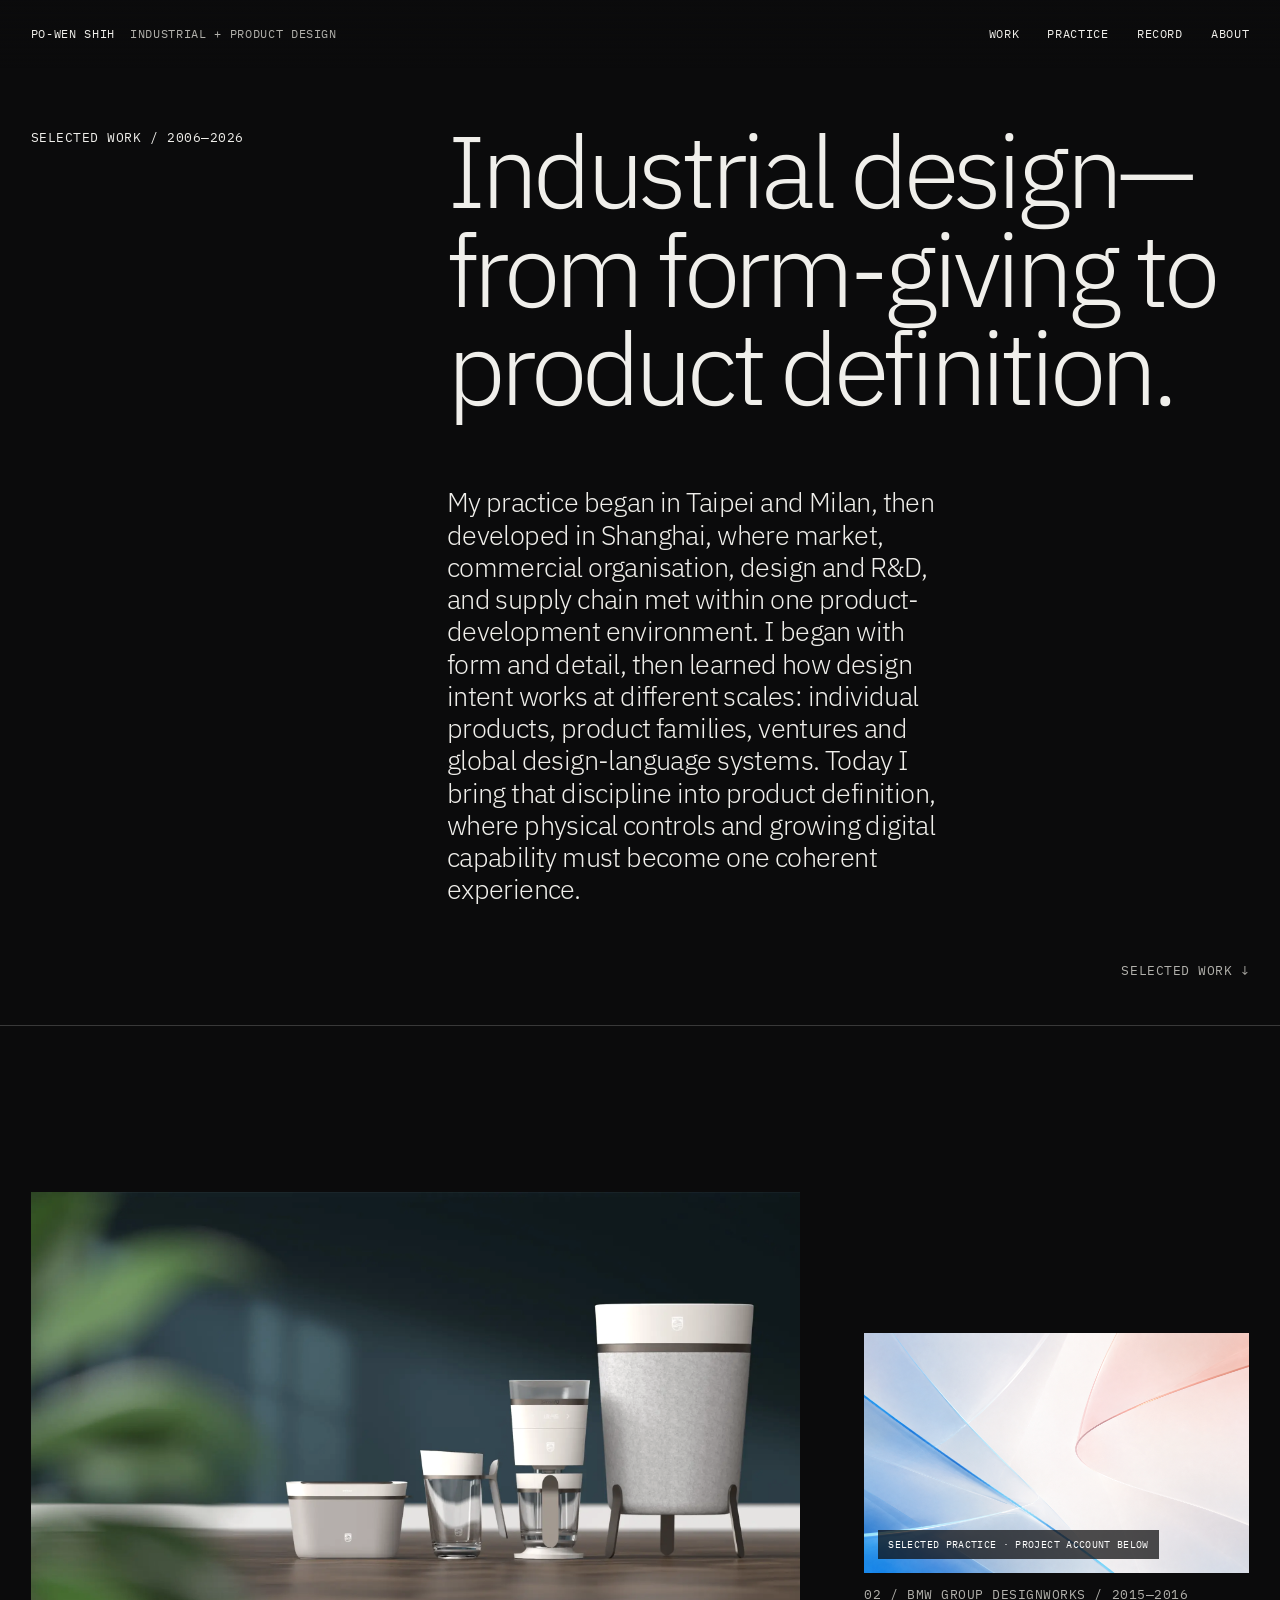
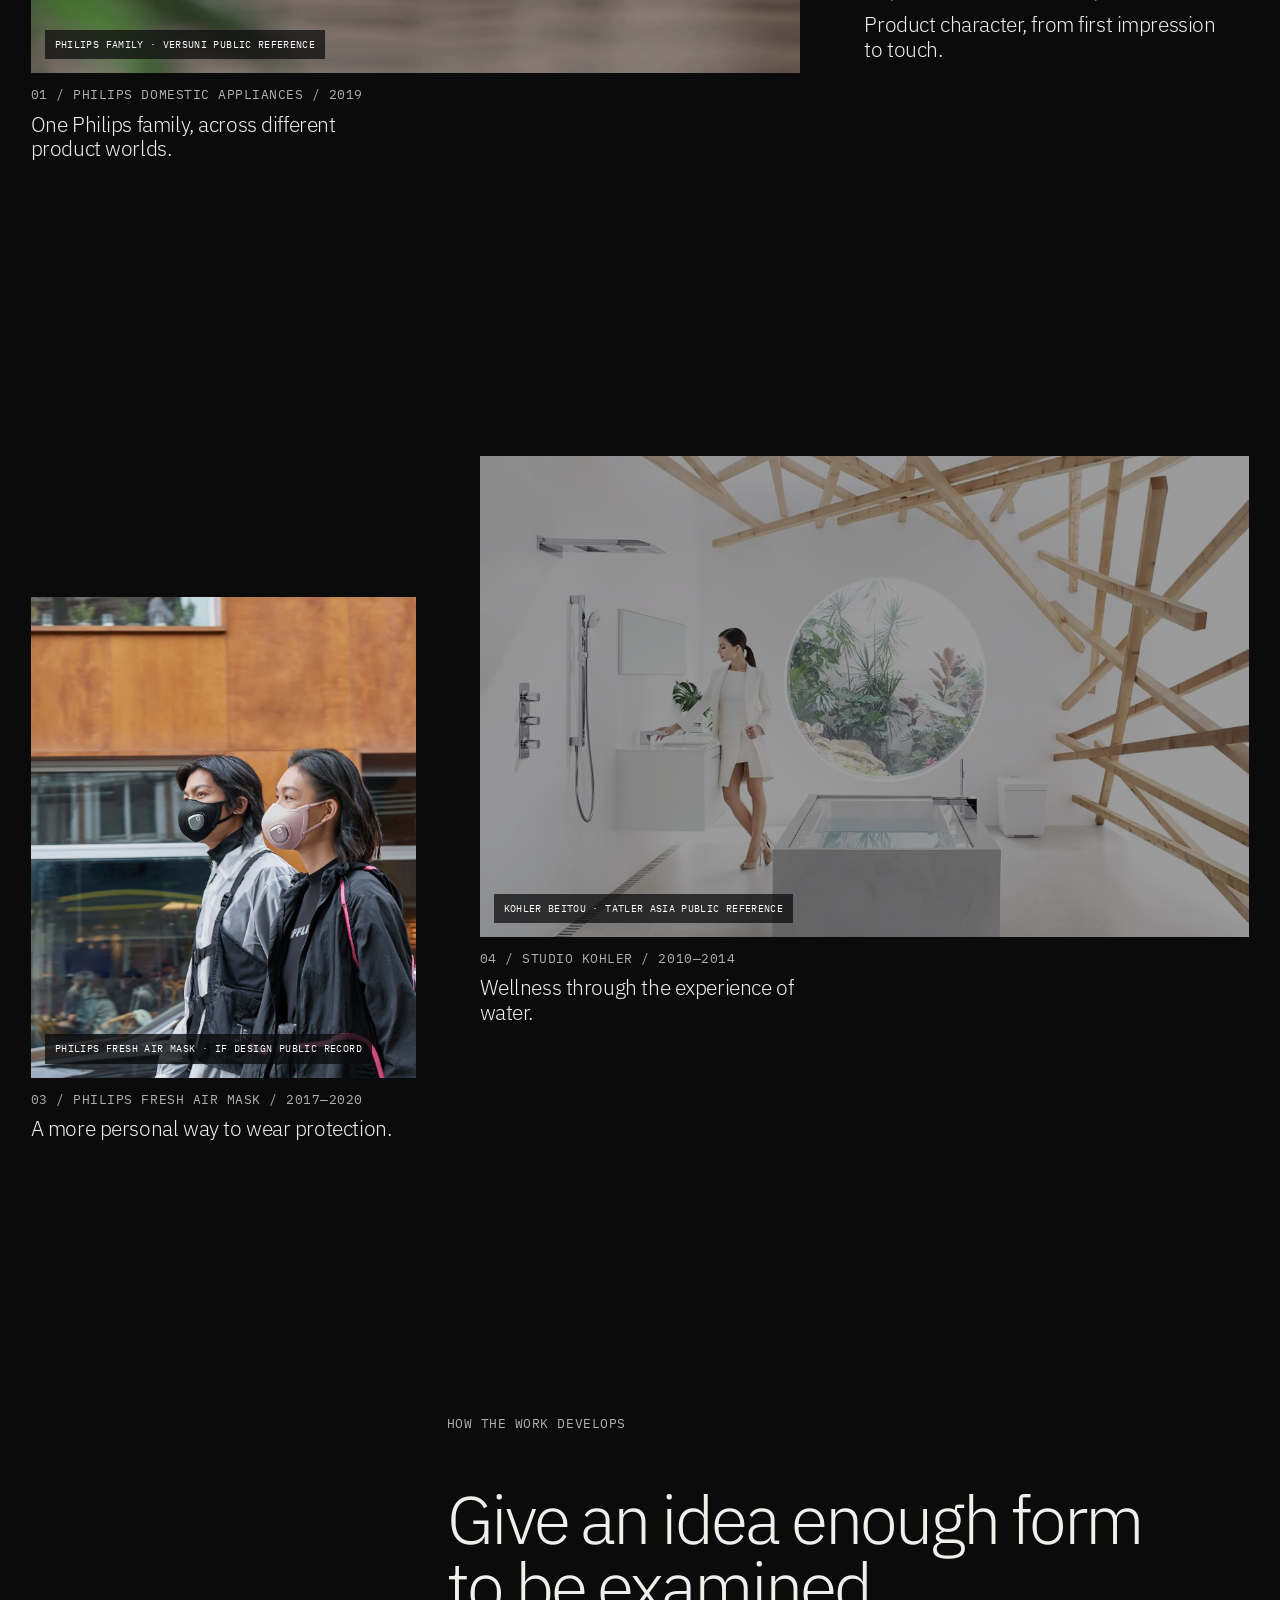
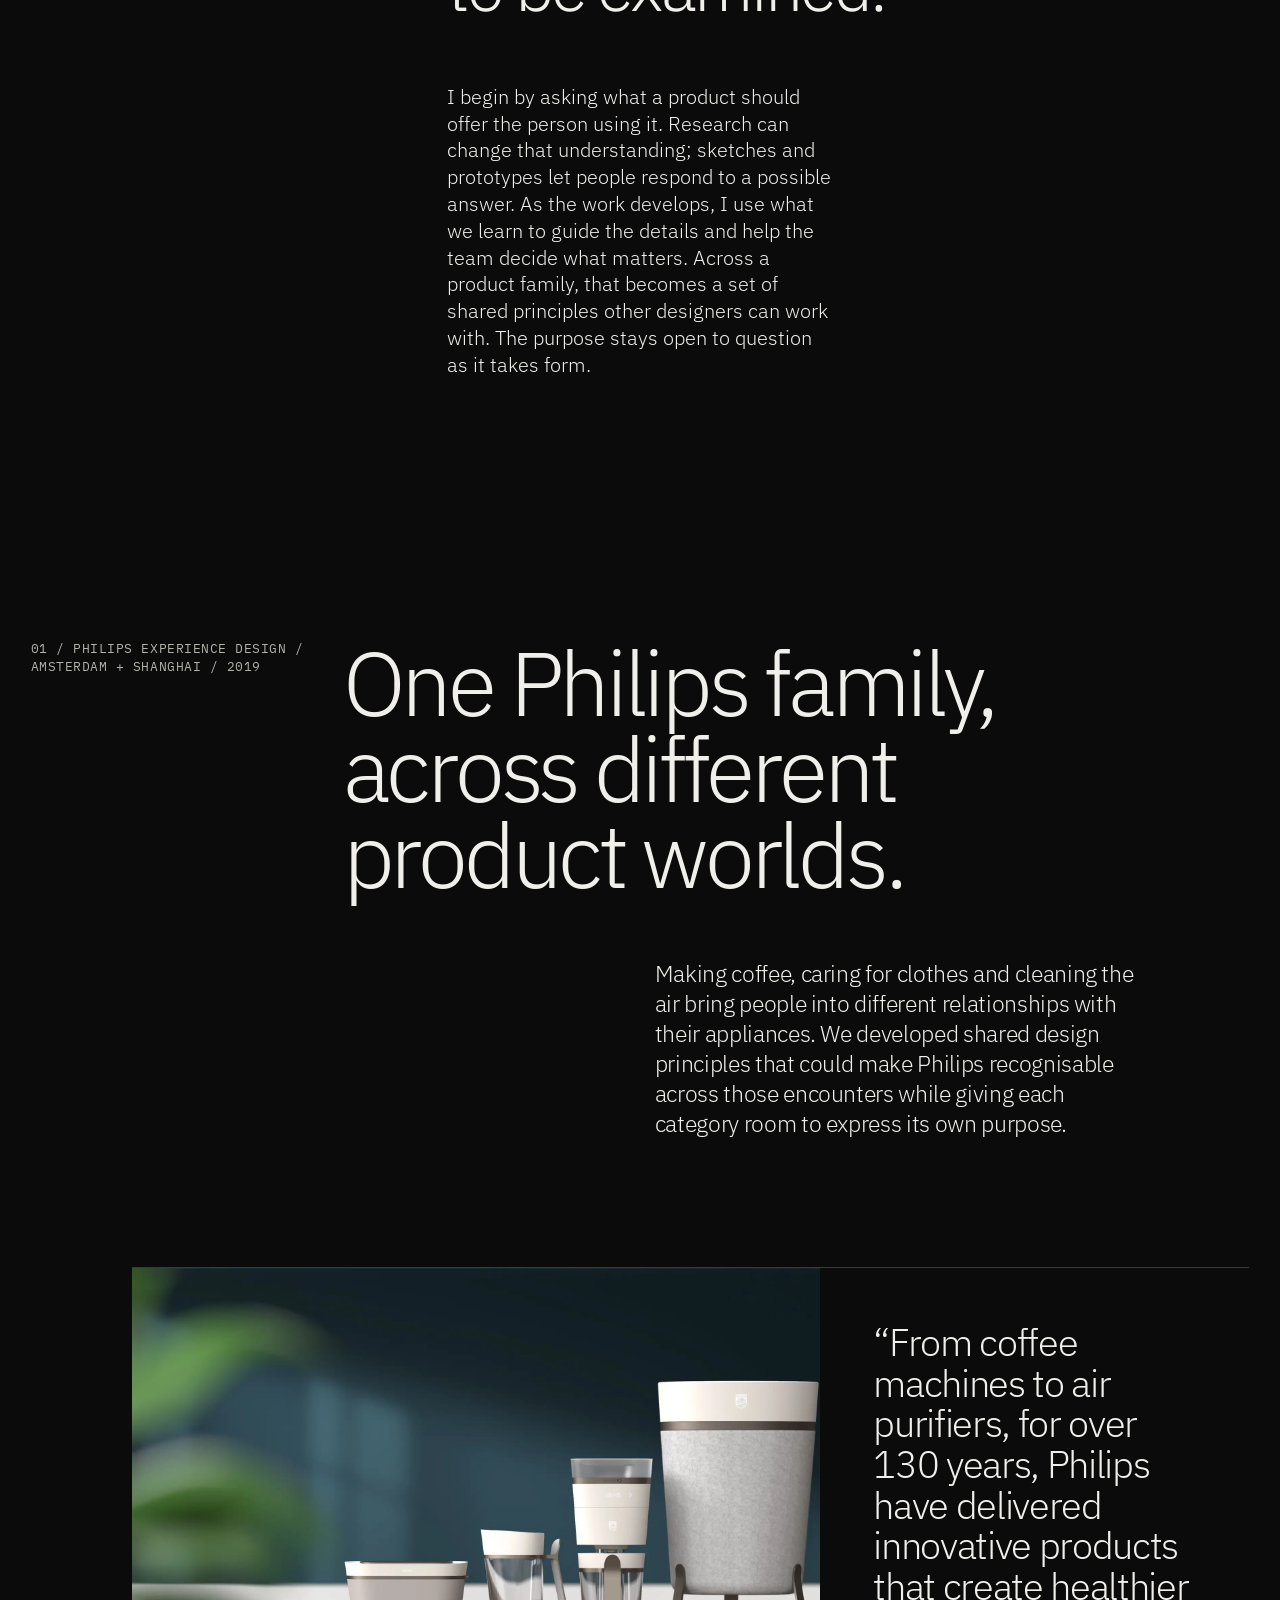
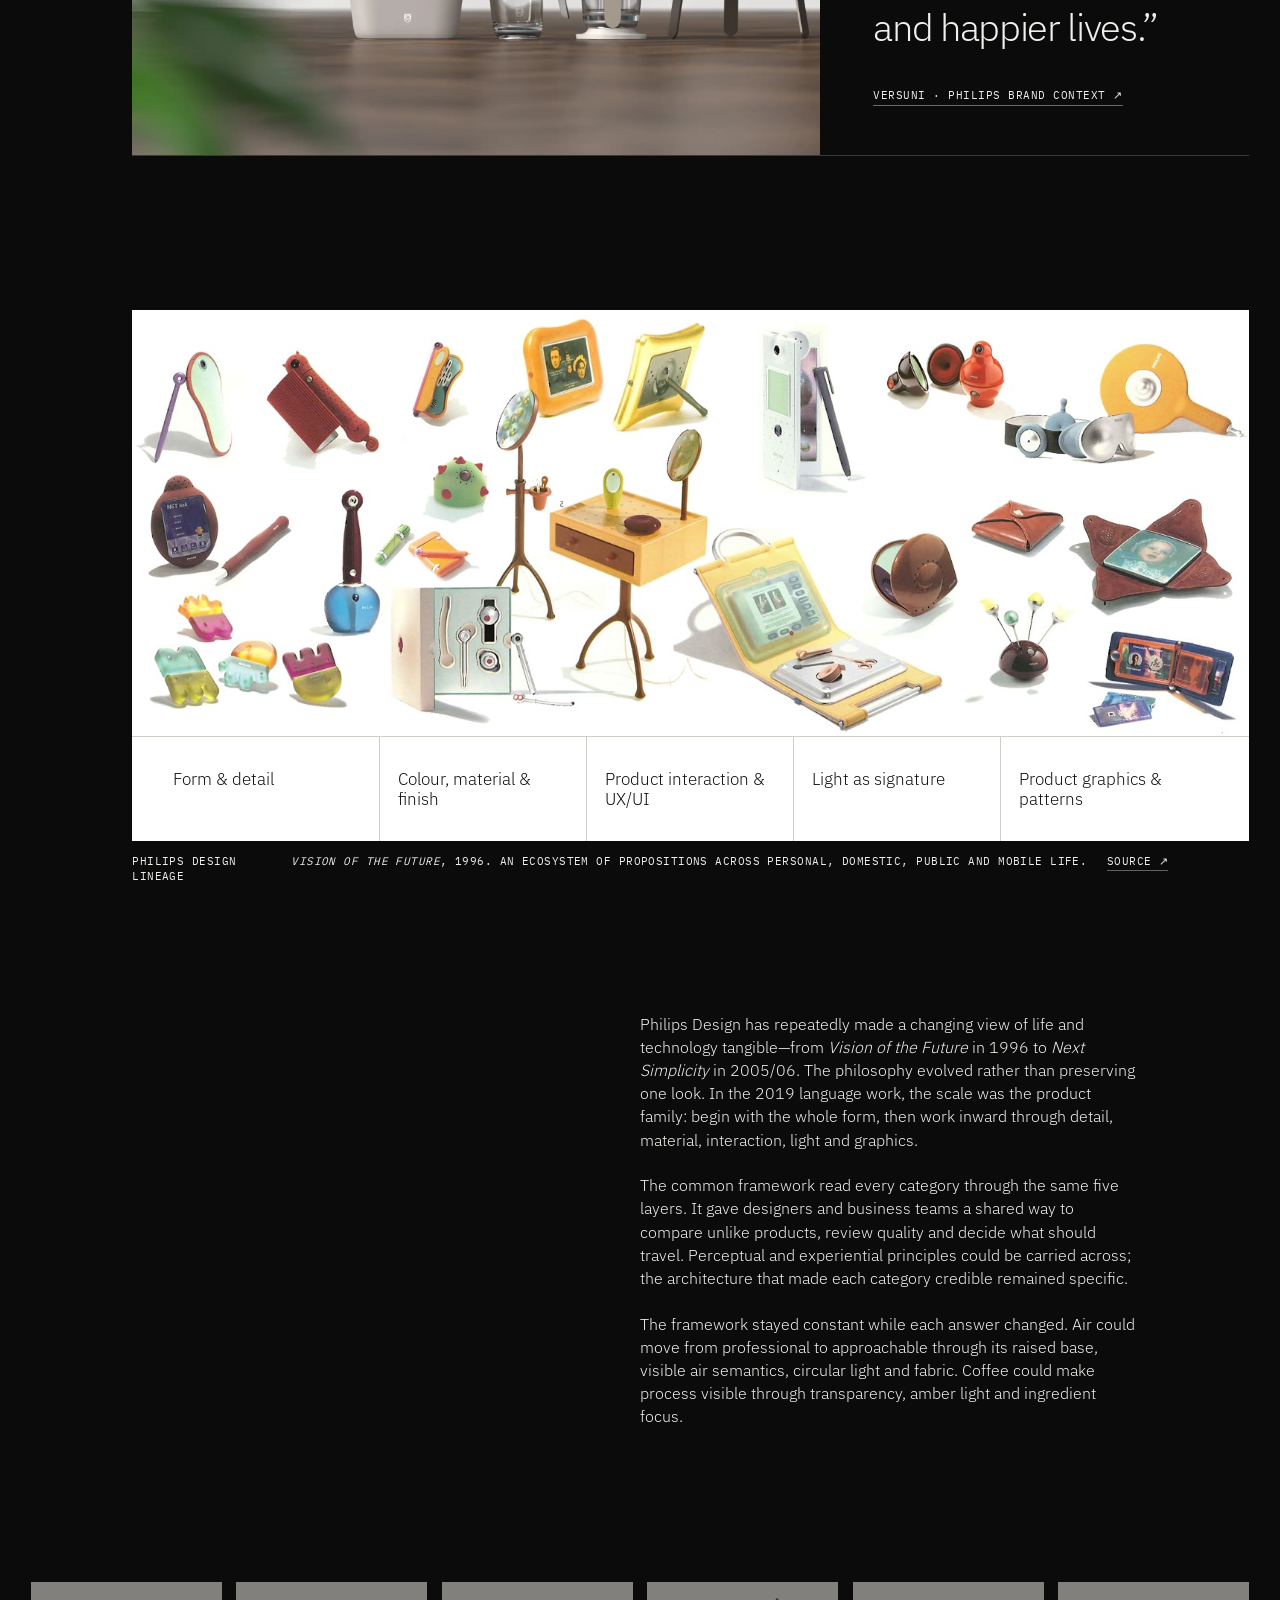
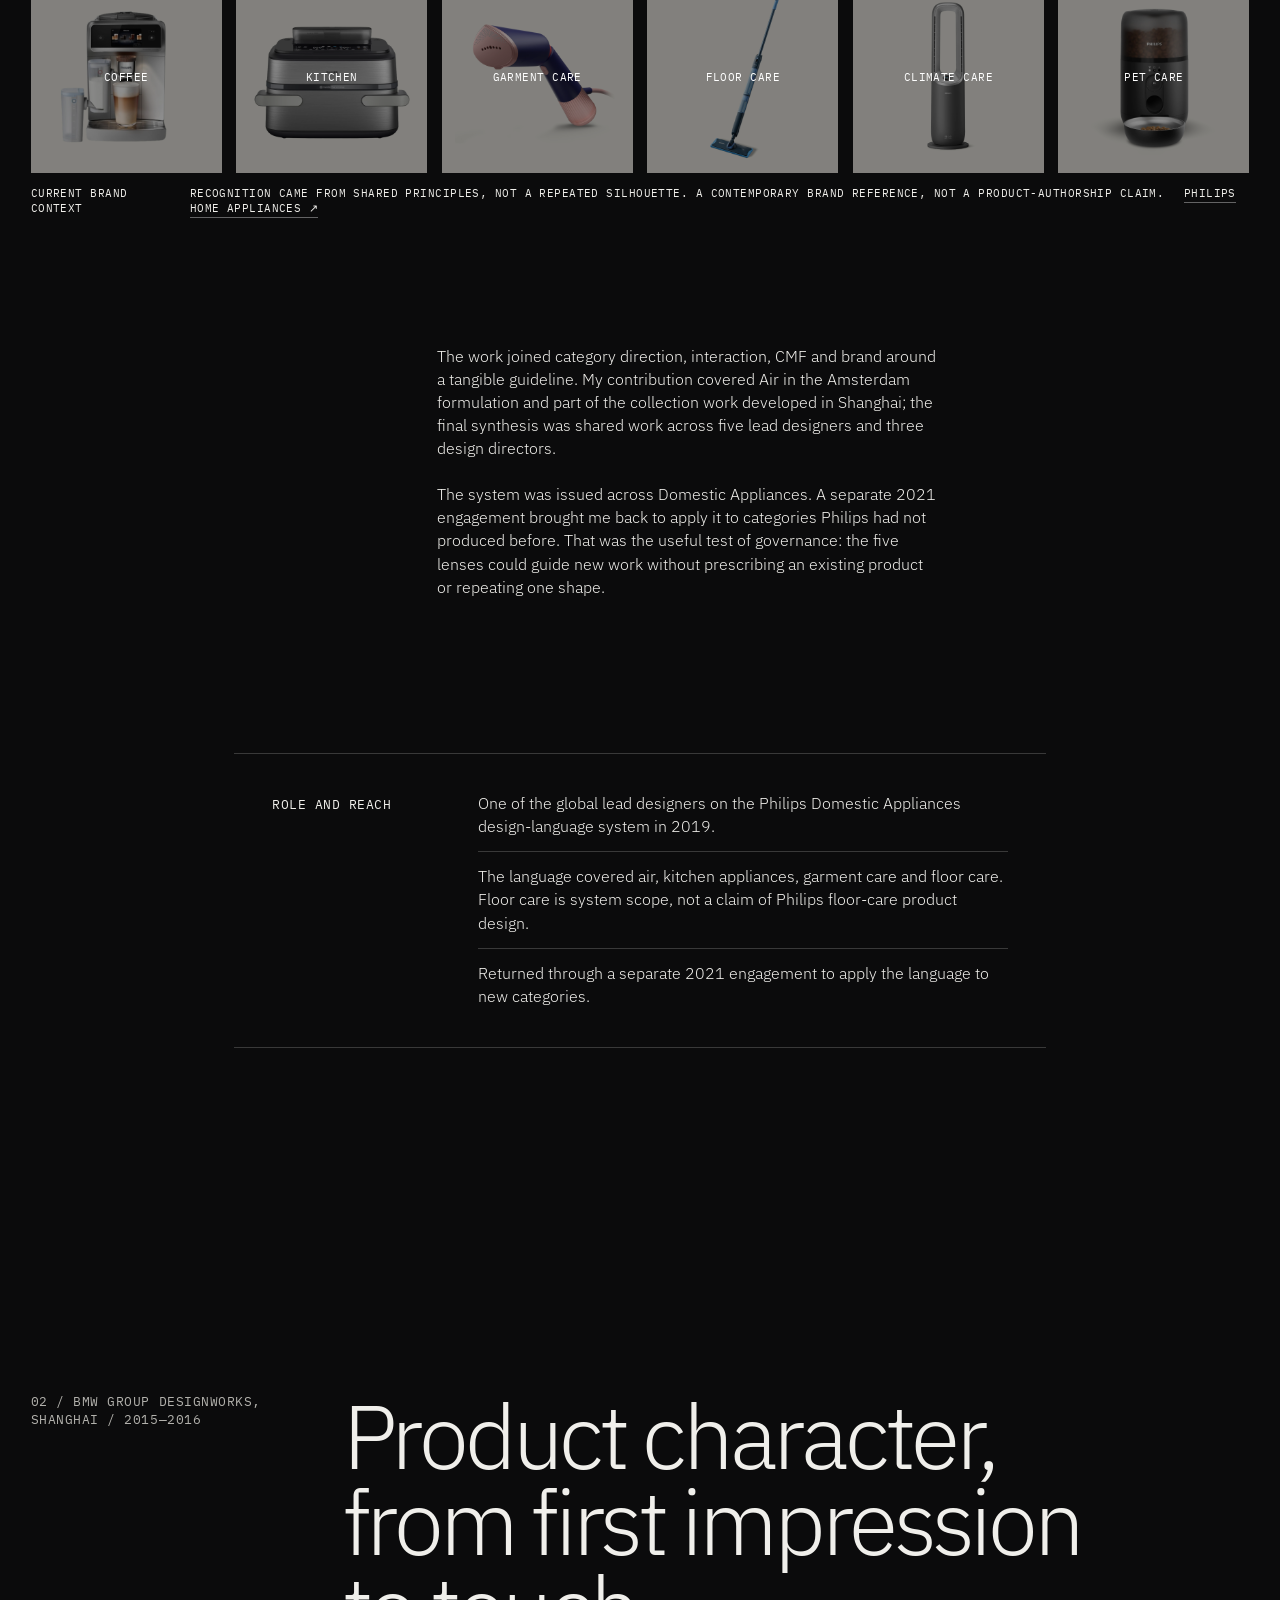
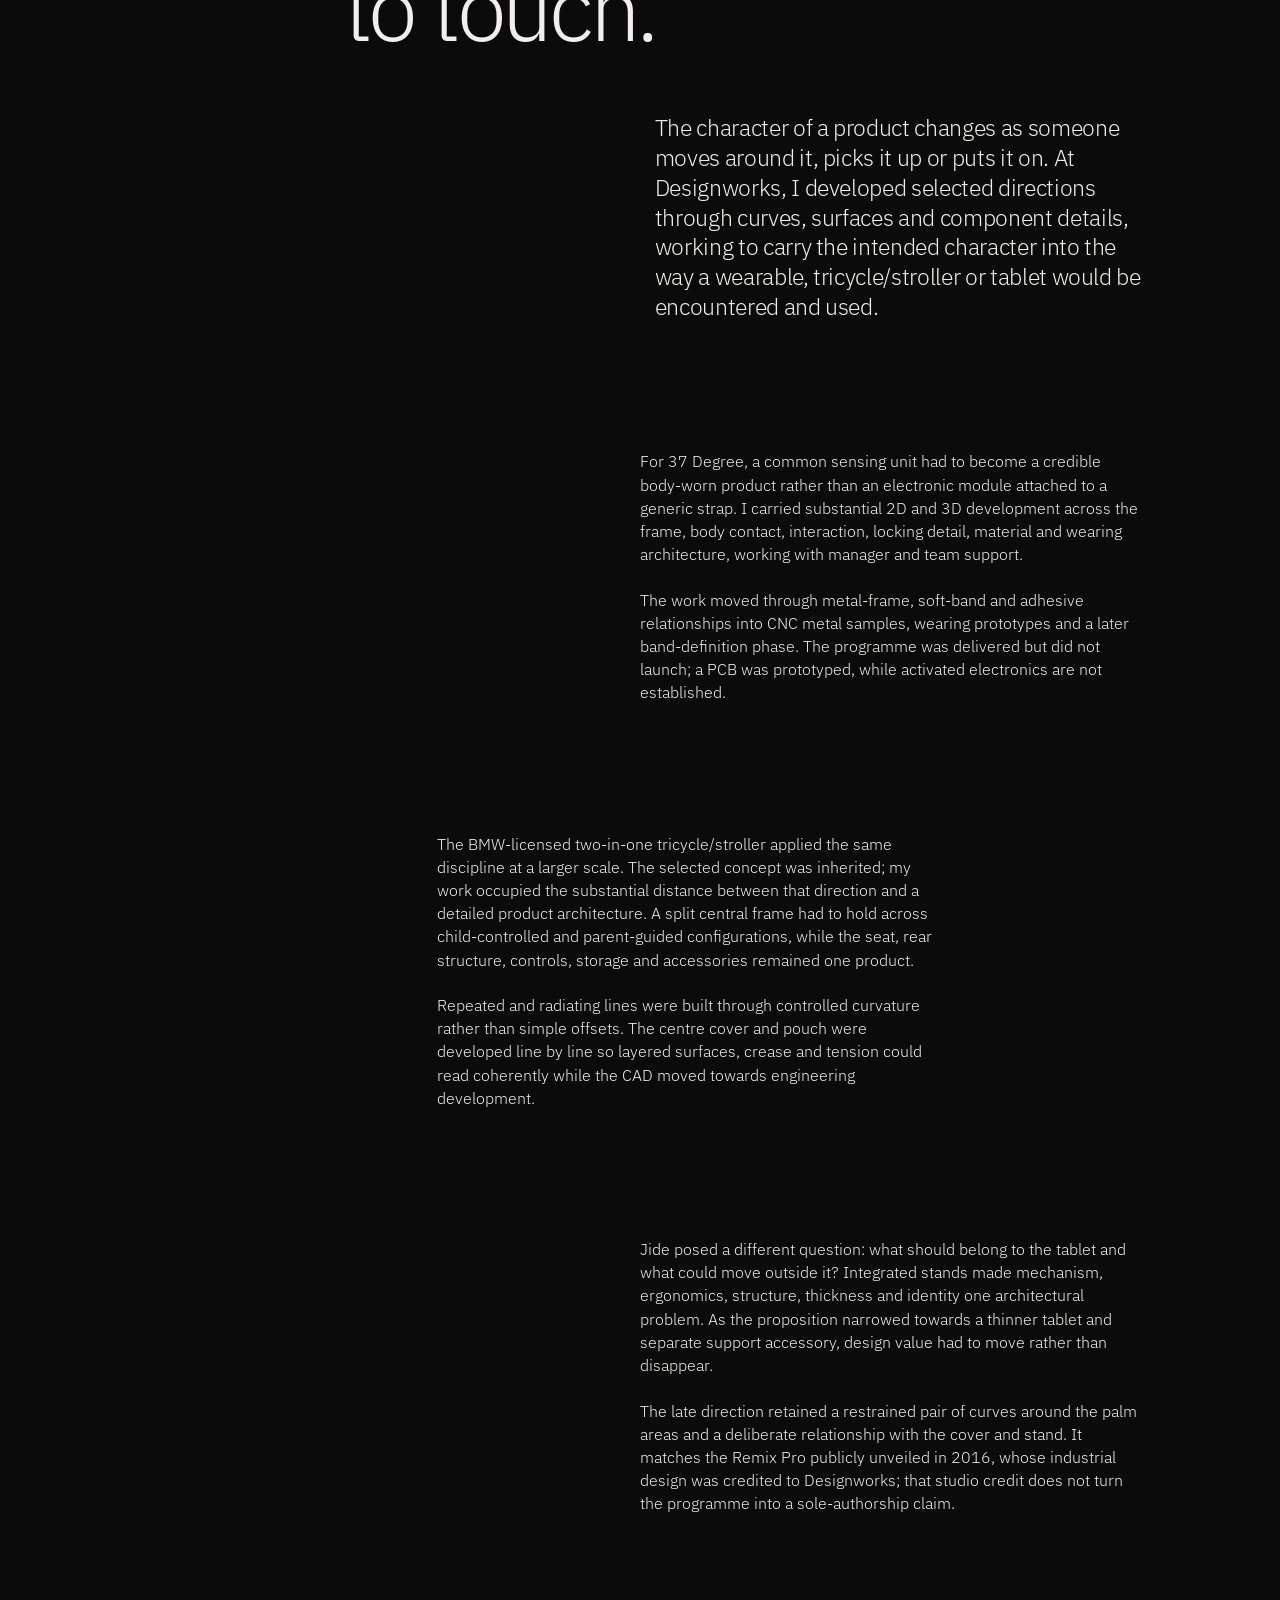
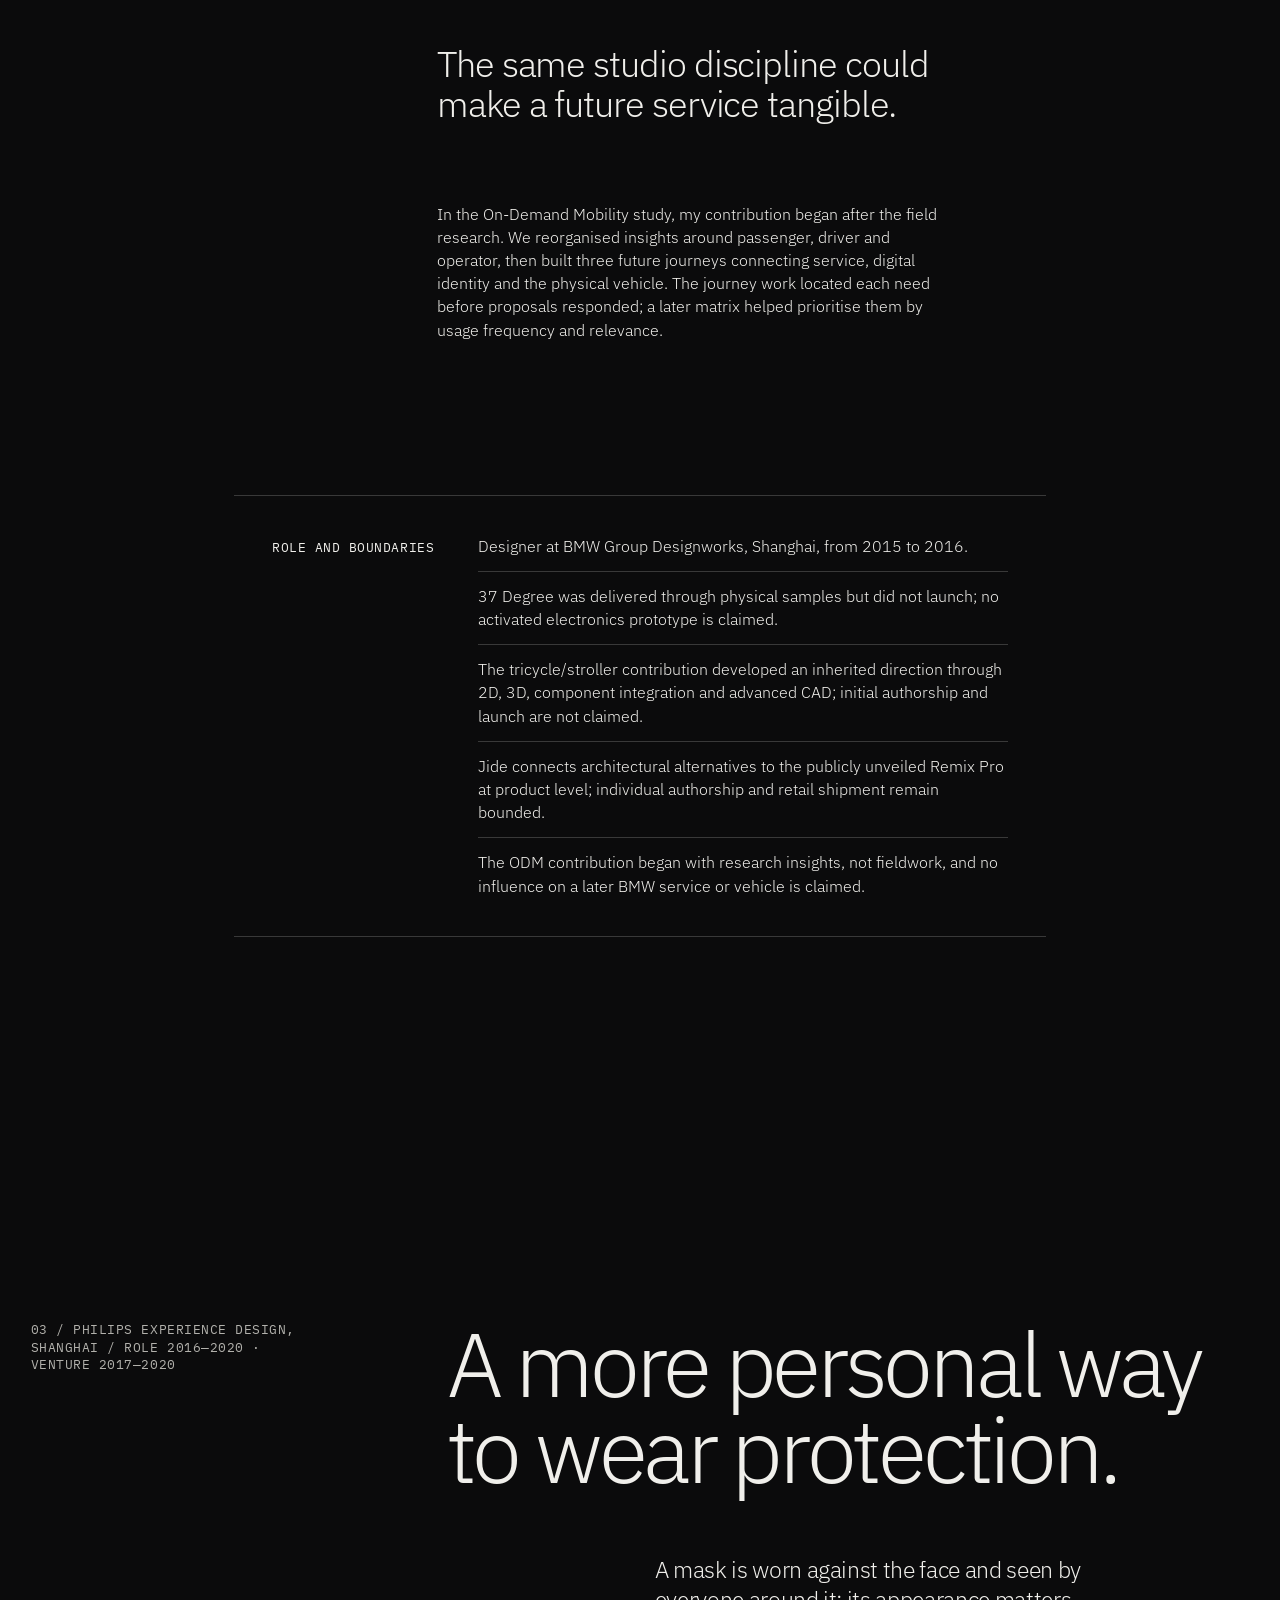
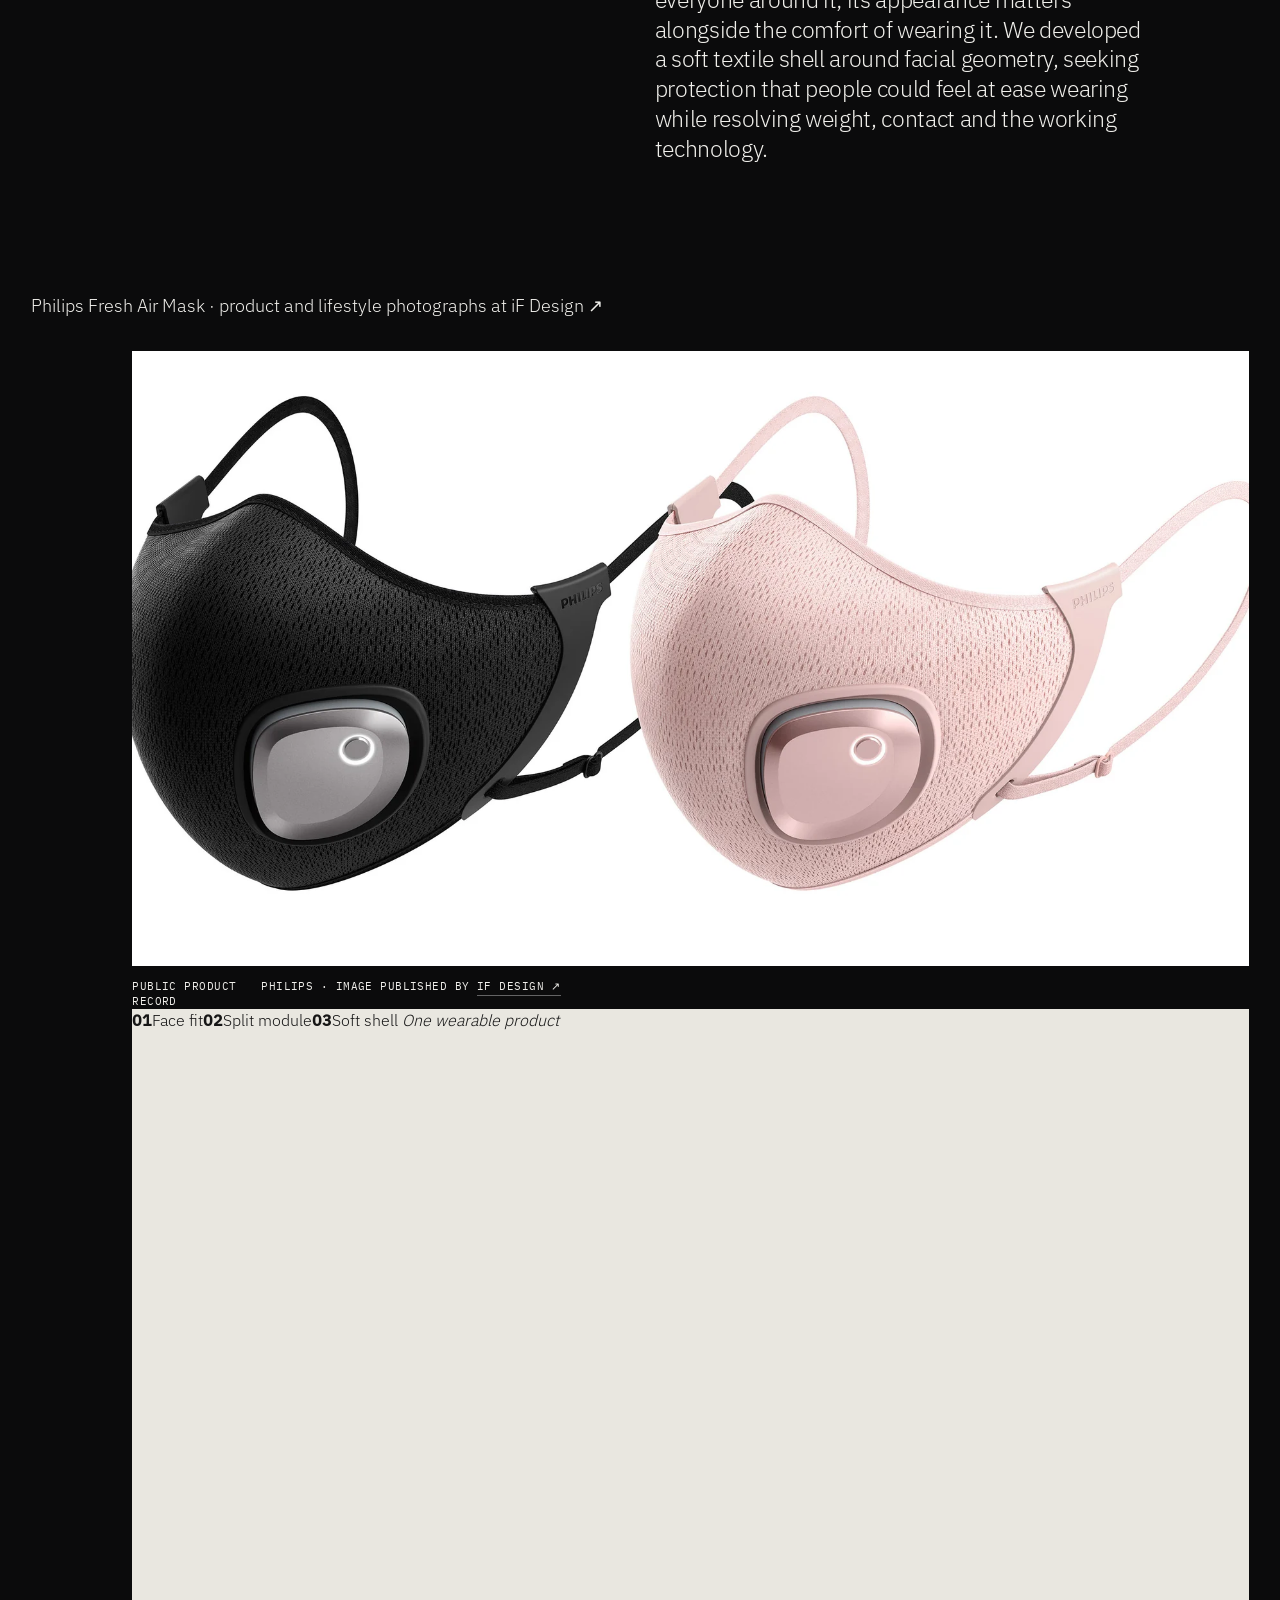
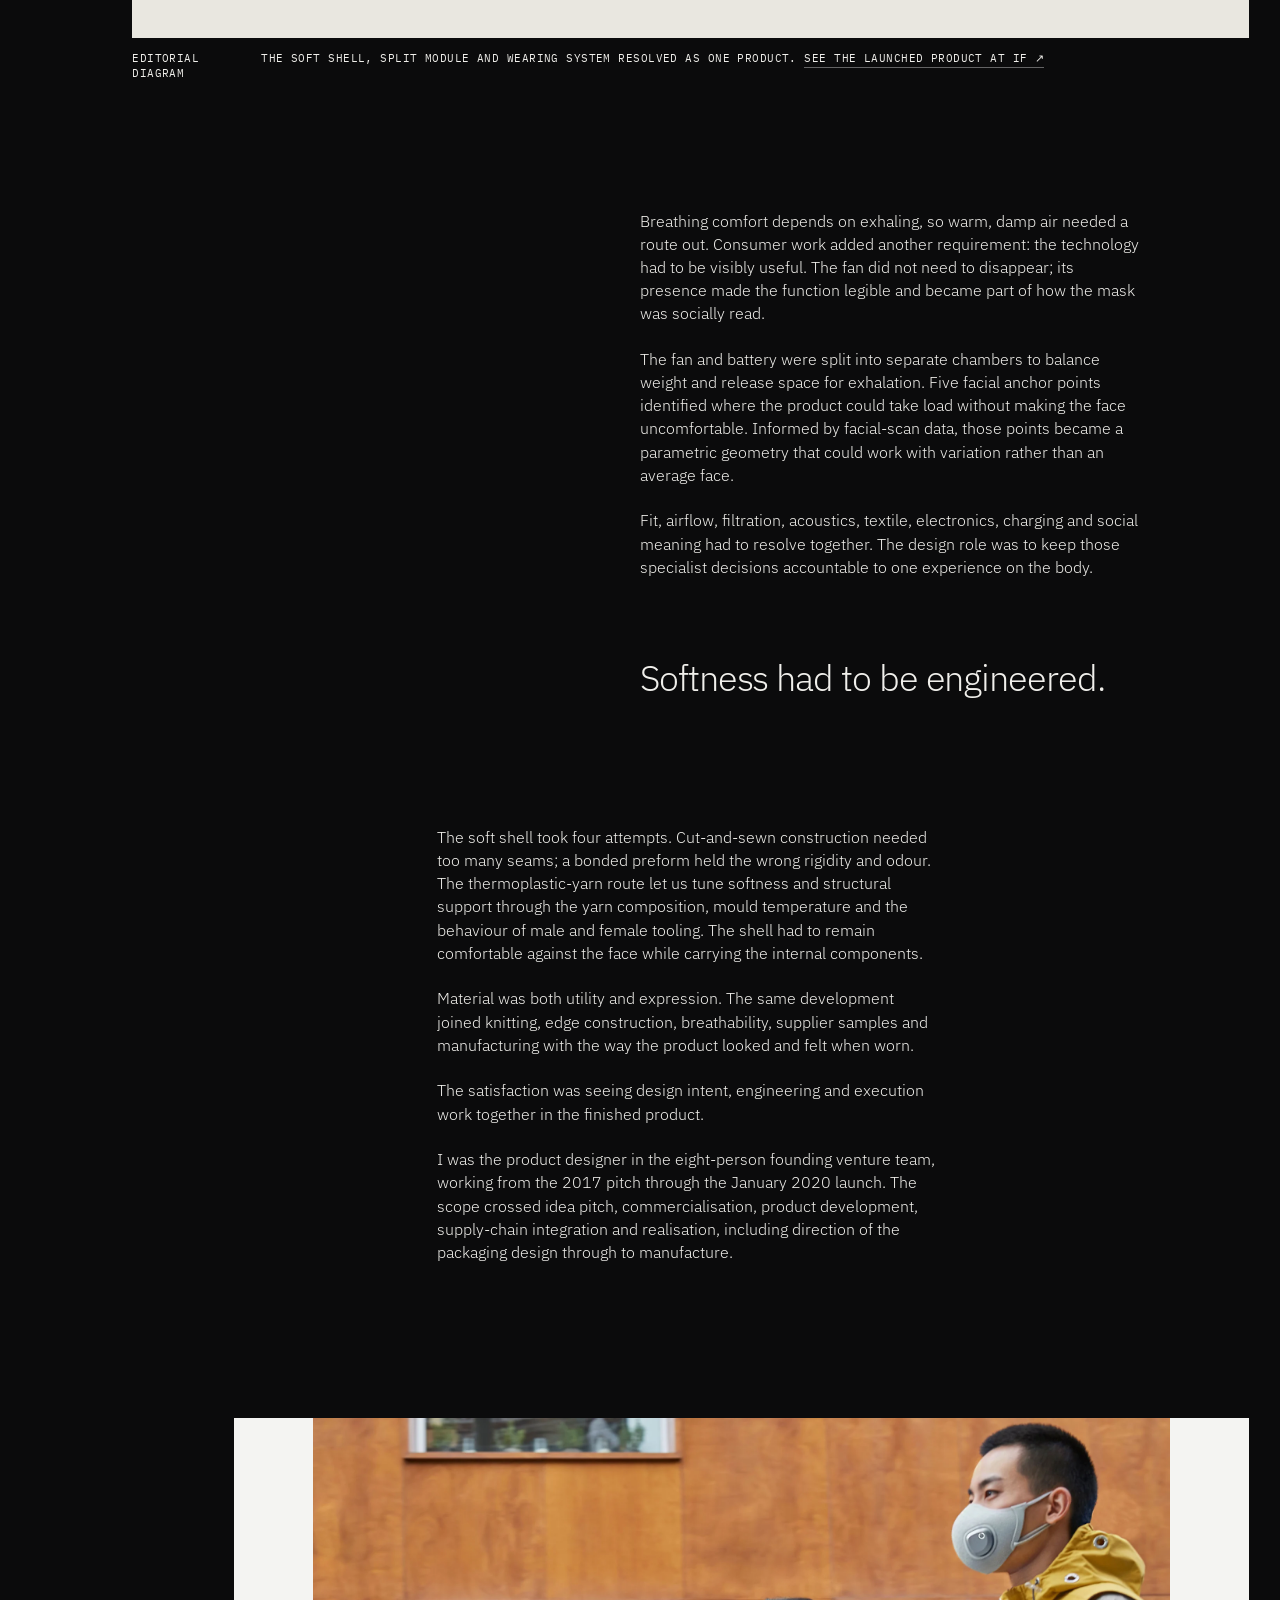
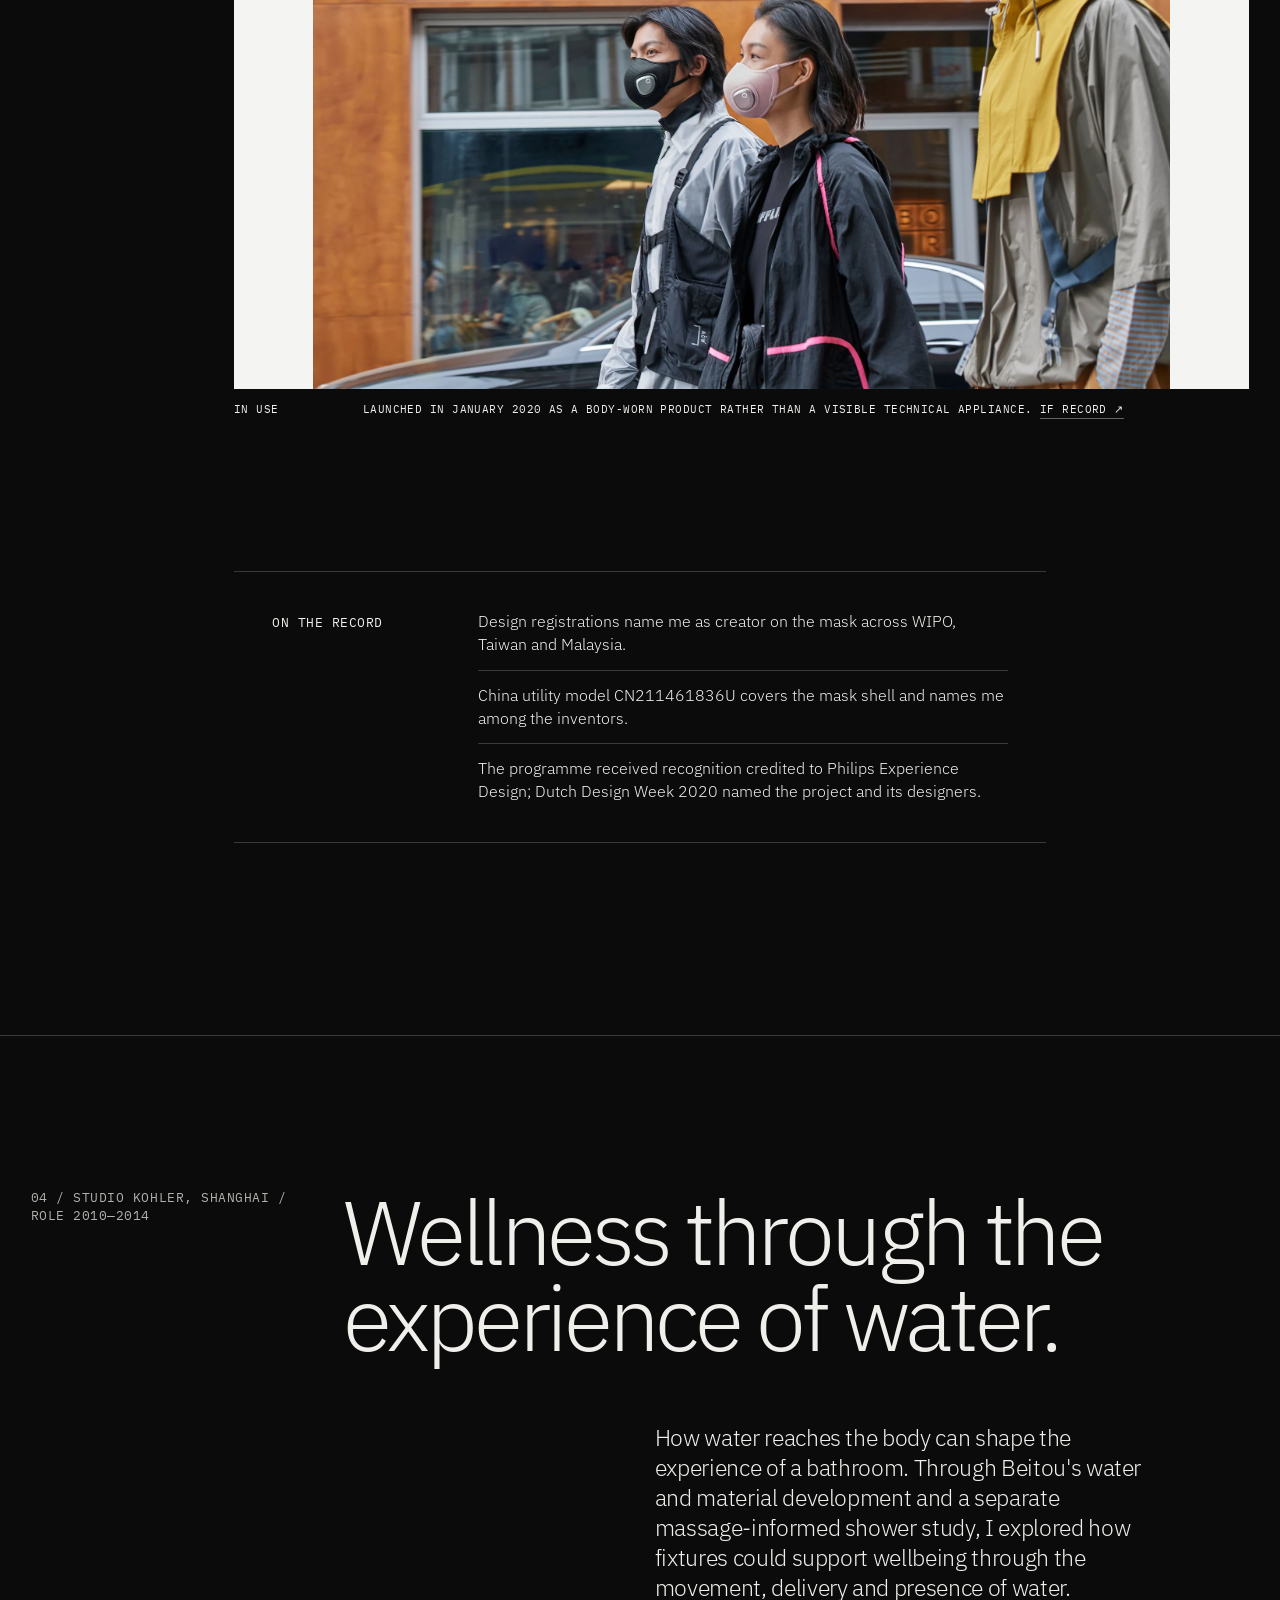
==== commit 6147a201: "Restore owner-approved attributed public reference imagery in MCL" ====
--- a/MCL/index.html
+++ b/MCL/index.html
@@ -10,7 +10,7 @@
 <meta content="noindex, nofollow" name="robots"/>
 <meta content="#0b0b0c" name="theme-color"/>
 <link href="https://hellopowen.github.io/MCL/" rel="canonical"/>
-<link href="../assets/portfolio/css/site.css?v=mcl-public-20260910" rel="stylesheet"/>
+<link href="../assets/portfolio/css/site.css?v=mcl-public-images-20260910" rel="stylesheet"/>
 </head>
 <body>
 <a class="skip" href="#main">Skip to content</a>
@@ -36,8 +36,8 @@
 <section aria-label="Lead selected work" class="work-grid" id="work">
 <a class="work-card work-card--wide" href="#global-da">
 <div class="work-image-context work-image-context--global-da-cover">
-<img alt="Abstract colour field for global da; not project imagery" height="1024" src="../assets/portfolio/img/editorial/global-da-field-v1.png" width="1536"/>
-<span class="work-context-label mono">Selected practice · project account below</span>
+<img alt="Philips family · Versuni public reference" height="1024" src="../assets/portfolio/img/global-da/01-versuni-philips-family.webp" width="1536"/>
+<span class="work-context-label mono">Philips family · Versuni public reference</span>
 </div>
 <span class="work-hover">View case</span>
 <span class="work-meta mono">01 / Philips Domestic Appliances / 2019</span>
@@ -56,8 +56,8 @@
 <section aria-label="Further lead work" class="work-grid work-grid--second">
 <a class="work-card work-card--narrow" href="#mask">
 <div class="work-photo work-photo--poetry">
-<img alt="Abstract colour field for mask; not project imagery" height="1024" src="../assets/portfolio/img/editorial/mask-field-v2.png" width="1536"/>
-<span class="work-photo-label mono">Selected practice · project account below</span>
+<img alt="Philips Fresh Air Mask · iF Design public record" height="1024" src="../assets/portfolio/img/mask/08-if-lifestyle.webp" width="1536"/>
+<span class="work-photo-label mono">Philips Fresh Air Mask · iF Design public record</span>
 </div>
 <span class="work-hover">View case</span>
 <span class="work-meta mono">03 / Philips Fresh Air Mask / 2017—2020</span>
@@ -65,8 +65,8 @@
 </a>
 <a class="work-card work-card--wide" href="#kohler">
 <div class="work-image-context work-image-context--dim work-image-context--kohler">
-<img alt="Abstract colour field for kohler; not project imagery" height="1024" loading="lazy" src="../assets/portfolio/img/editorial/air-field-v2.png" width="1536"/>
-<span class="work-context-label mono">Selected practice · project account below</span>
+<img alt="Kohler Beitou · Tatler Asia public reference" height="1024" loading="lazy" src="../assets/portfolio/img/kohler/05-beitou-tatler-context.jpg" width="1536"/>
+<span class="work-context-label mono">Kohler Beitou · Tatler Asia public reference</span>
 </div>
 <span class="work-hover">View case</span>
 <span class="work-meta mono">04 / Studio Kohler / 2010—2014</span>
@@ -84,16 +84,20 @@
 <h2>One Philips family, across different product worlds.</h2>
 <p class="case-lede">Making coffee, caring for clothes and cleaning the air bring people into different relationships with their appliances. We developed shared design principles that could make Philips recognisable across those encounters while giving each category room to express its own purpose.</p>
 </header>
-<div class="brand-context brand-context--link-only" id="global-context">
-
+<div class="brand-context" id="global-context">
+<a aria-label="View the Philips brand context on Versuni" href="https://www.versuni.com/about-us/brands/" rel="noreferrer" target="_blank">
+<img alt="A published Philips domestic-appliance family including kitchen, coffee and air-care products" height="1440" loading="lazy" src="../assets/portfolio/img/global-da/01-versuni-philips-family.webp" width="2560"/>
+</a>
 <blockquote>
-<p>Philips brings coffee, cooking, garment care and air care together under one domestic-appliance brand.</p>
+<p>“From coffee machines to air purifiers, for over 130 years, Philips have delivered innovative products that create healthier and happier lives.”</p>
 <cite><a href="https://www.versuni.com/about-us/brands/" rel="noreferrer" target="_blank">Versuni · Philips brand context ↗</a></cite>
 </blockquote>
 </div>
 <figure class="media media--full media--lineage" id="philips-lineage">
 <div class="lineage-frame">
-
+<a aria-label="Read about Philips Design's 1996 Vision of the Future project" href="https://munnecke.net/blog/visions-by-philips-design/" rel="noreferrer" target="_blank">
+<img alt="Philips Design Vision of the Future concepts arranged as an ecosystem of products and interactions" height="572" loading="lazy" src="../assets/portfolio/img/global-da/02-philips-vision-future-1996.jpg" width="1500"/>
+</a>
 <ul aria-label="Shared design principles" class="lineage-principles">
 <li>Form &amp; detail</li>
 <li>Colour, material &amp; finish</li>
@@ -112,27 +116,27 @@
 <figure class="media media--statement media--categories" id="global-categories">
 <div aria-label="Six current Philips Home Appliances categories" class="category-grid" role="group">
 <figure class="category-tile">
-
+<img alt="Philips coffee machine" height="1920" loading="lazy" src="../assets/portfolio/img/global-da/categories/01-coffee.webp" width="1920"/>
 <figcaption>Coffee</figcaption>
 </figure>
 <figure class="category-tile">
-
+<img alt="Philips kitchen appliance" height="1920" loading="lazy" src="../assets/portfolio/img/global-da/categories/02-kitchen.webp" width="1920"/>
 <figcaption>Kitchen</figcaption>
 </figure>
 <figure class="category-tile">
-
+<img alt="Philips garment-care appliance" height="1920" loading="lazy" src="../assets/portfolio/img/global-da/categories/03-garment-care.webp" width="1920"/>
 <figcaption>Garment care</figcaption>
 </figure>
 <figure class="category-tile">
-
+<img alt="Philips floor-care appliance" height="1920" loading="lazy" src="../assets/portfolio/img/global-da/categories/04-floor-care.webp" width="1920"/>
 <figcaption>Floor care</figcaption>
 </figure>
 <figure class="category-tile">
-
+<img alt="Philips climate-care appliance" height="1920" loading="lazy" src="../assets/portfolio/img/global-da/categories/05-climate-care.webp" width="1920"/>
 <figcaption>Climate care</figcaption>
 </figure>
 <figure class="category-tile">
-
+<img alt="Philips pet-care appliance" height="1920" loading="lazy" src="../assets/portfolio/img/global-da/categories/06-pet-care.webp" width="1920"/>
 <figcaption>Pet care</figcaption>
 </figure>
 </div>
@@ -157,28 +161,22 @@
 <h2>Product character, from first impression to touch.</h2>
 <p class="case-lede">The character of a product changes as someone moves around it, picks it up or puts it on. At Designworks, I developed selected directions through curves, surfaces and component details, working to carry the intended character into the way a wearable, tricycle/stroller or tablet would be encountered and used.</p>
 </header>
-
 <div class="case-copy case-copy--right">
 <p>For 37 Degree, a common sensing unit had to become a credible body-worn product rather than an electronic module attached to a generic strap. I carried substantial 2D and 3D development across the frame, body contact, interaction, locking detail, material and wearing architecture, working with manager and team support.</p>
 <p>The work moved through metal-frame, soft-band and adhesive relationships into CNC metal samples, wearing prototypes and a later band-definition phase. The programme was delivered but did not launch; a PCB was prototyped, while activated electronics are not established.</p>
 </div>
-
 <div class="case-copy">
 <p>The BMW-licensed two-in-one tricycle/stroller applied the same discipline at a larger scale. The selected concept was inherited; my work occupied the substantial distance between that direction and a detailed product architecture. A split central frame had to hold across child-controlled and parent-guided configurations, while the seat, rear structure, controls, storage and accessories remained one product.</p>
 <p>Repeated and radiating lines were built through controlled curvature rather than simple offsets. The centre cover and pouch were developed line by line so layered surfaces, crease and tension could read coherently while the CAD moved towards engineering development.</p>
 </div>
-
 <div class="case-copy case-copy--right">
 <p>Jide posed a different question: what should belong to the tablet and what could move outside it? Integrated stands made mechanism, ergonomics, structure, thickness and identity one architectural problem. As the proposition narrowed towards a thinner tablet and separate support accessory, design value had to move rather than disappear.</p>
 <p>The late direction retained a restrained pair of curves around the palm areas and a deliberate relationship with the cover and stand. It matches the Remix Pro publicly unveiled in 2016, whose industrial design was credited to Designworks; that studio credit does not turn the programme into a sole-authorship claim.</p>
 </div>
-
-
 <div class="case-copy">
 <p class="pull">The same studio discipline could make a future service tangible.</p>
 <p>In the On-Demand Mobility study, my contribution began after the field research. We reorganised insights around passenger, driver and operator, then built three future journeys connecting service, digital identity and the physical vehicle. The journey work located each need before proposals responded; a later matrix helped prioritise them by usage frequency and relevance.</p>
 </div>
-
 <aside class="evidence">
 <p class="mono">Role and boundaries</p>
 <ul>
@@ -196,7 +194,7 @@
 <h2>A more personal way to wear protection.</h2>
 <p class="case-lede">A mask is worn against the face and seen by everyone around it; its appearance matters alongside the comfort of wearing it. We developed a soft textile shell around facial geometry, seeking protection that people could feel at ease wearing while resolving weight, contact and the working technology.</p>
 </header><p class="public-source-link"><a href="https://ifdesign.com/en/winner-ranking/project/philips-fresh-air-mask/272677" rel="noreferrer" target="_blank">Philips Fresh Air Mask · product and lifestyle photographs at iF Design ↗</a></p>
-<figure class="media media--full">
+<figure class="media media--full"><img alt="Philips Fresh Air Mask product family, published by iF Design" loading="lazy" src="../assets/portfolio/img/mask/07-if-product-family.webp"/><figcaption><span>Public product record</span><span>Philips · image published by <a href="https://ifdesign.com/en/winner-ranking/project/philips-fresh-air-mask/272677">iF Design ↗</a></span></figcaption></figure><figure class="media media--full">
 <div aria-label="Face fit, split module and soft shell resolved as one wearable product" class="visual-plate visual-plate--mask-system" role="img">
 <span><b>01</b>Face fit</span><span><b>02</b>Split module</span><span><b>03</b>Soft shell</span>
 <em>One wearable product</em>
@@ -209,15 +207,16 @@
 <p>Fit, airflow, filtration, acoustics, textile, electronics, charging and social meaning had to resolve together. The design role was to keep those specialist decisions accountable to one experience on the body.</p>
 <p class="pull">Softness had to be engineered.</p>
 </div>
-
 <div class="case-copy">
 <p>The soft shell took four attempts. Cut-and-sewn construction needed too many seams; a bonded preform held the wrong rigidity and odour. The thermoplastic-yarn route let us tune softness and structural support through the yarn composition, mould temperature and the behaviour of male and female tooling. The shell had to remain comfortable against the face while carrying the internal components.</p>
 <p>Material was both utility and expression. The same development joined knitting, edge construction, breathability, supplier samples and manufacturing with the way the product looked and felt when worn.</p>
 <p>The satisfaction was seeing design intent, engineering and execution work together in the finished product.</p>
 <p>I was the product designer in the eight-person founding venture team, working from the 2017 pitch through the January 2020 launch. The scope crossed idea pitch, commercialisation, product development, supply-chain integration and realisation, including direction of the packaging design through to manufacture.</p>
 </div>
-
-<aside class="evidence">
+<figure class="media media--statement media--portfolio-slide">
+<img alt="Three people wearing Philips Fresh Air Masks in a public iF Design Award image" height="1467" loading="lazy" src="../assets/portfolio/img/mask/08-if-lifestyle.webp" width="2200"/>
+<figcaption><span>In use</span><span>Launched in January 2020 as a body-worn product rather than a visible technical appliance. <a href="https://ifdesign.com/en/winner-ranking/project/philips-fresh-air-mask/272677" rel="noreferrer" target="_blank">iF record ↗</a></span></figcaption>
+</figure><aside class="evidence">
 <p class="mono">On the record</p>
 <ul>
 <li>Design registrations name me as creator on the mask across WIPO, Taiwan and Malaysia.</li>
@@ -232,19 +231,19 @@
 <h2>Wellness through the experience of water.</h2>
 <p class="case-lede">How water reaches the body can shape the experience of a bathroom. Through Beitou's water and material development and a separate massage-informed shower study, I explored how fixtures could support wellbeing through the movement, delivery and presence of water.</p>
 </header><p class="public-source-link"><a href="https://ifdesign.com/ko/winner-ranking/project/beitou-faucet/174798" rel="noreferrer" target="_blank">Beitou faucet · product photographs and award record at iF Design ↗</a></p>
-
 <div class="case-copy case-copy--right">
 <p>Beitou developed slow water movement and cast glass together. The water was not an effect added after the form: the length and section of the spout, the material, the control and the way water became visible were one proposition within a residential and hospitality setting.</p>
 <p>At the premium end, quality had to be legible in more than finish. The development moved between sketches, product types, water studies, physical models, CMF alternatives and complete bathroom views. That sequence let the team judge proportion, material, water behaviour and architectural context as one experience.</p>
 </div>
-
 <div class="case-copy">
 <p>A separate collaboration with Shanghai University of Traditional Chinese Medicine translated massage references into body locations, spray configurations, full-size prototypes and engineering tests. The work moved from research to bodily sensation and then into engineering: water became utility, material expression and interaction rather than decoration applied to a plumbing fixture.</p>
 <p>Hospitality context did not turn the product into architecture. It made the product accountable to architecture—to the interior, its proportions and finishes, and to the sequence by which a person approaches, touches and uses water.</p>
 <p>My contribution belongs to the research and development undertaken during my role. The collection launched after I left Kohler; an official iF record dates its market launch to 2015, while the later 2016 publication names the final product and its contributors. Those records remain separate from my development contribution.</p>
 </div>
-
-<aside class="evidence">
+<figure class="media media--full media--kohler-context">
+<a href="https://ifdesign.com/ko/winner-ranking/project/beitou-faucet/174798" rel="noreferrer" target="_blank"><img alt="Kohler Beitou water-delivery products placed within a bright architectural bathroom environment" height="886" loading="lazy" src="../assets/portfolio/img/kohler/05-beitou-tatler-context.jpg" width="1181"/></a>
+<figcaption><span>Interior context</span><span>Product scale, water delivery and material expression considered as part of the complete bathroom. <a href="https://ifdesign.com/ko/winner-ranking/project/beitou-faucet/174798" rel="noreferrer" target="_blank">iF product record ↗</a></span> <span>Image: <a href="https://cdn.tatlerasia.com/asiatatler/i/sg/2018/11/06100255-story-image-138062_cover_1181x886.jpg">Tatler Asia ↗</a>; supporting collection context.</span></figcaption>
+</figure><aside class="evidence">
 <p class="mono">Role and reach</p>
 <ul>
 <li>Senior Designer at Studio Kohler, Shanghai, from 2010 to 2014.</li>
@@ -256,8 +255,8 @@
 <section aria-label="Supporting selected work" class="work-grid work-grid--second">
 <a class="work-card work-card--narrow" href="#air">
 <div class="work-photo work-photo--air">
-<img alt="Abstract colour field for air; not project imagery" height="1024" src="../assets/portfolio/img/editorial/air-field-v2.png" width="1536"/>
-<span class="work-photo-label mono">Selected practice · project account below</span>
+<img alt="Philips Urban Living · iF Design public record" height="1024" src="../assets/portfolio/img/air/14-if-urban-living-range.jpg" width="1536"/>
+<span class="work-photo-label mono">Philips Urban Living · iF Design public record</span>
 </div>
 <span class="work-hover">View case</span>
 <span class="work-meta mono">05 / Philips Air + Homecare / 2018—2019</span>
@@ -292,14 +291,17 @@
 <p>A common architecture made the range possible and made sameness more likely. The products still had to separate into two channel-specific sub-ranges, across three sizes, without losing the family.</p>
 <p>At a distance, a purifier communicates through silhouette, proportion and the light ring that makes air quality visible. Closer, the control comes into reach. At touch distance, material, perforation and grille detail take over. We designed the range across those distances rather than treating form, interface and CMF as separate layers.</p>
 </div>
-
 <div class="case-copy">
 <p>Fabric was positioned on the upper body as a human touchpoint, where the product is seen and a hand naturally reaches. The functional intake remained below. A perforation field between 2.8 and 3.8 millimetres dissolved into the fabric above and the base below, while the top surface brought outlet, control and feedback together.</p>
 <p>The decision gave products that could converge at a distance a different domestic presence. It also gave two sub-ranges room to move: one wrapping the material horizontally, the other carrying it vertically through a more tapered body.</p>
 </div>
-
-
-<p class="public-source-link"><a href="https://ifdesign.com/en/winner-ranking/project/philips-air-purifier/272679" rel="noreferrer" target="_blank">Series 800 · product and lifestyle photographs at iF Design ↗</a></p><aside class="evidence">
+<p class="public-source-link"><a href="https://ifdesign.com/en/winner-ranking/project/philips-air-purifier/272679" rel="noreferrer" target="_blank">Series 800 · product and lifestyle photographs at iF Design ↗</a></p><figure class="media media--lower">
+<img alt="Philips Urban Living air purifier range and interaction details in a public iF Design Award image" height="994" loading="lazy" src="../assets/portfolio/img/air/14-if-urban-living-range.jpg" width="2200"/>
+<figcaption><span>Range resolution</span> Two material directions share an architecture while retaining distinct domestic presence. <a href="https://ifdesign.com/en/winner-ranking/project/philips-air-purifier/272678">Image: Philips / iF Design ↗</a></figcaption>
+</figure><figure class="media media--statement">
+<img alt="Philips Series 800 air purifier beside upholstered furniture with a hand reaching to its top control" height="1529" loading="lazy" src="../assets/portfolio/img/air/12-if-series800-lifestyle.webp" width="2000"/>
+<figcaption><span>Series 800</span><span>A smaller-scale interpretation designed by a more junior designer under my guidance. <a href="https://ifdesign.com/en/winner-ranking/project/philips-air-purifier/272679" rel="noreferrer" target="_blank">iF record ↗</a></span></figcaption>
+</figure><aside class="evidence">
 <p class="mono">On the record</p>
 <ul>
 <li>I led the Air + Homecare Product Design Language System in 2018 and was one of the global lead designers on the Domestic Appliances design-language system in 2019.</li>
@@ -322,19 +324,15 @@
 </div>
 <figcaption><span>Editorial diagram</span> Twenty-one interviews, three locations and three market visits, with the visual material rebuilt as the enquiry developed.</figcaption>
 </figure>
-
-
 </div>
 <div class="case-copy case-copy--right">
 <p>The interview material brought people, interiors, activities, colour, material and aspiration into one montage. Participants could take it apart: what belonged to their lives now, what did not, and what they were moving towards.</p>
 <p>After the first conversations, we reduced the saturation and rebuilt the imagery around what people had taught us: work and family setting, where they had come from, whether they hoped to buy a home, and what came next. Returning to Shanghai between cities let the next conversation go further instead of repeating a board that had already reached its limit.</p>
 </div>
-
 <div class="case-copy">
 <p>The six directions became six aesthetic statements grounded in customer language. Expert material and process input then helped translate them into colour, finish, pattern, texture and transferable production possibilities.</p>
 <p>The final proposals applied all six directions to refrigerators and compared their role across a portfolio. They were delivered as CMF and graphic directions; no adoption or market result is claimed.</p>
 </div>
-
 </article>
 <section aria-labelledby="portfolio-access-title" class="portfolio-access">
 <p class="mono">Detailed portfolio</p>
@@ -349,7 +347,6 @@
 <p>I entered NYU's Global Low Residency MA to understand more of the systems behind contemporary products: data, networks and servers. Project work moved between paper, code, sound and networked interaction. Building each experiment helped me understand how people could take part.</p>
 <p>The work extended my industrial design practice into connected media. Today it informs how I connect physical controls with growing digital capability in product definition.</p>
 </div>
-
 <a class="formation-record" href="https://shanghai.nyu.edu/news/first-class-ima-masters-students-graduates-new-skills-new-directions" rel="noreferrer" target="_blank"><span>MA Interactive Media Arts · Tisch School of the Arts, NYU Shanghai — Low Residency · conferred 2021</span><small>NYU record ↗</small></a>
 </section>
 <section class="proposition proposition--vehicle" id="vehicle">
@@ -361,7 +358,9 @@
 </div>
 <figure class="vehicle-context">
 <div class="vehicle-image">
-
+<a aria-label="View the public McLaren GT page" href="https://cars.mclaren.com/us_en/legacy/mclaren-gt" rel="noreferrer" target="_blank">
+<img alt="Public McLaren GT cabin image used as brand context, not as programme output" height="1238" loading="lazy" src="../assets/portfolio/img/public-context/01-mclaren-gt-interior.webp" width="2200"/>
+</a>
 <div aria-label="Three inherited experience layers applied to the centre-console product interaction" class="vehicle-rule">
 <span><b>01</b>Delight</span><span><b>02</b>Captivate</span><span><b>03</b>Grow with me</span>
 </div>
--- a/assets/portfolio/css/site.css
+++ b/assets/portfolio/css/site.css
@@ -502,12 +502,5 @@
 @media(prefers-reduced-motion:reduce){html{scroll-behavior:auto}.work-card img,.work-hover{transition:none}}
 @media print{.site-header,.down,.work-hover{display:none}.hero,.proposition,.about{min-height:auto}.case{break-before:page}body{background:#fff;color:#111}.proposition,.about,.evidence,.brand-context blockquote{background:#fff;color:#111}.evidence{border:1px solid #555}.evidence li{border-color:#aaa}.record-number strong{color:#111}}
 
-/* Public reference presentation: no documentary placeholders or empty frames. */
-.brand-context--link-only{display:block;min-height:0}
-.brand-context--link-only blockquote{max-width:52rem;margin:0;padding:clamp(24px,4vw,64px)}
-.category-tile{min-height:140px;background:#202023}
-.category-tile figcaption{position:static;padding:32px 12px}
-.public-source-link{margin:clamp(24px,4vw,64px) 0;font-size:clamp(17px,1.3vw,21px);line-height:1.5}
-.public-source-link a{text-underline-offset:5px}
-.vehicle-image{min-height:220px;background:#18181b}
-.lineage-frame{padding-top:24px}
+
+.public-source-link{margin:32px 0;font-size:18px;line-height:1.5}
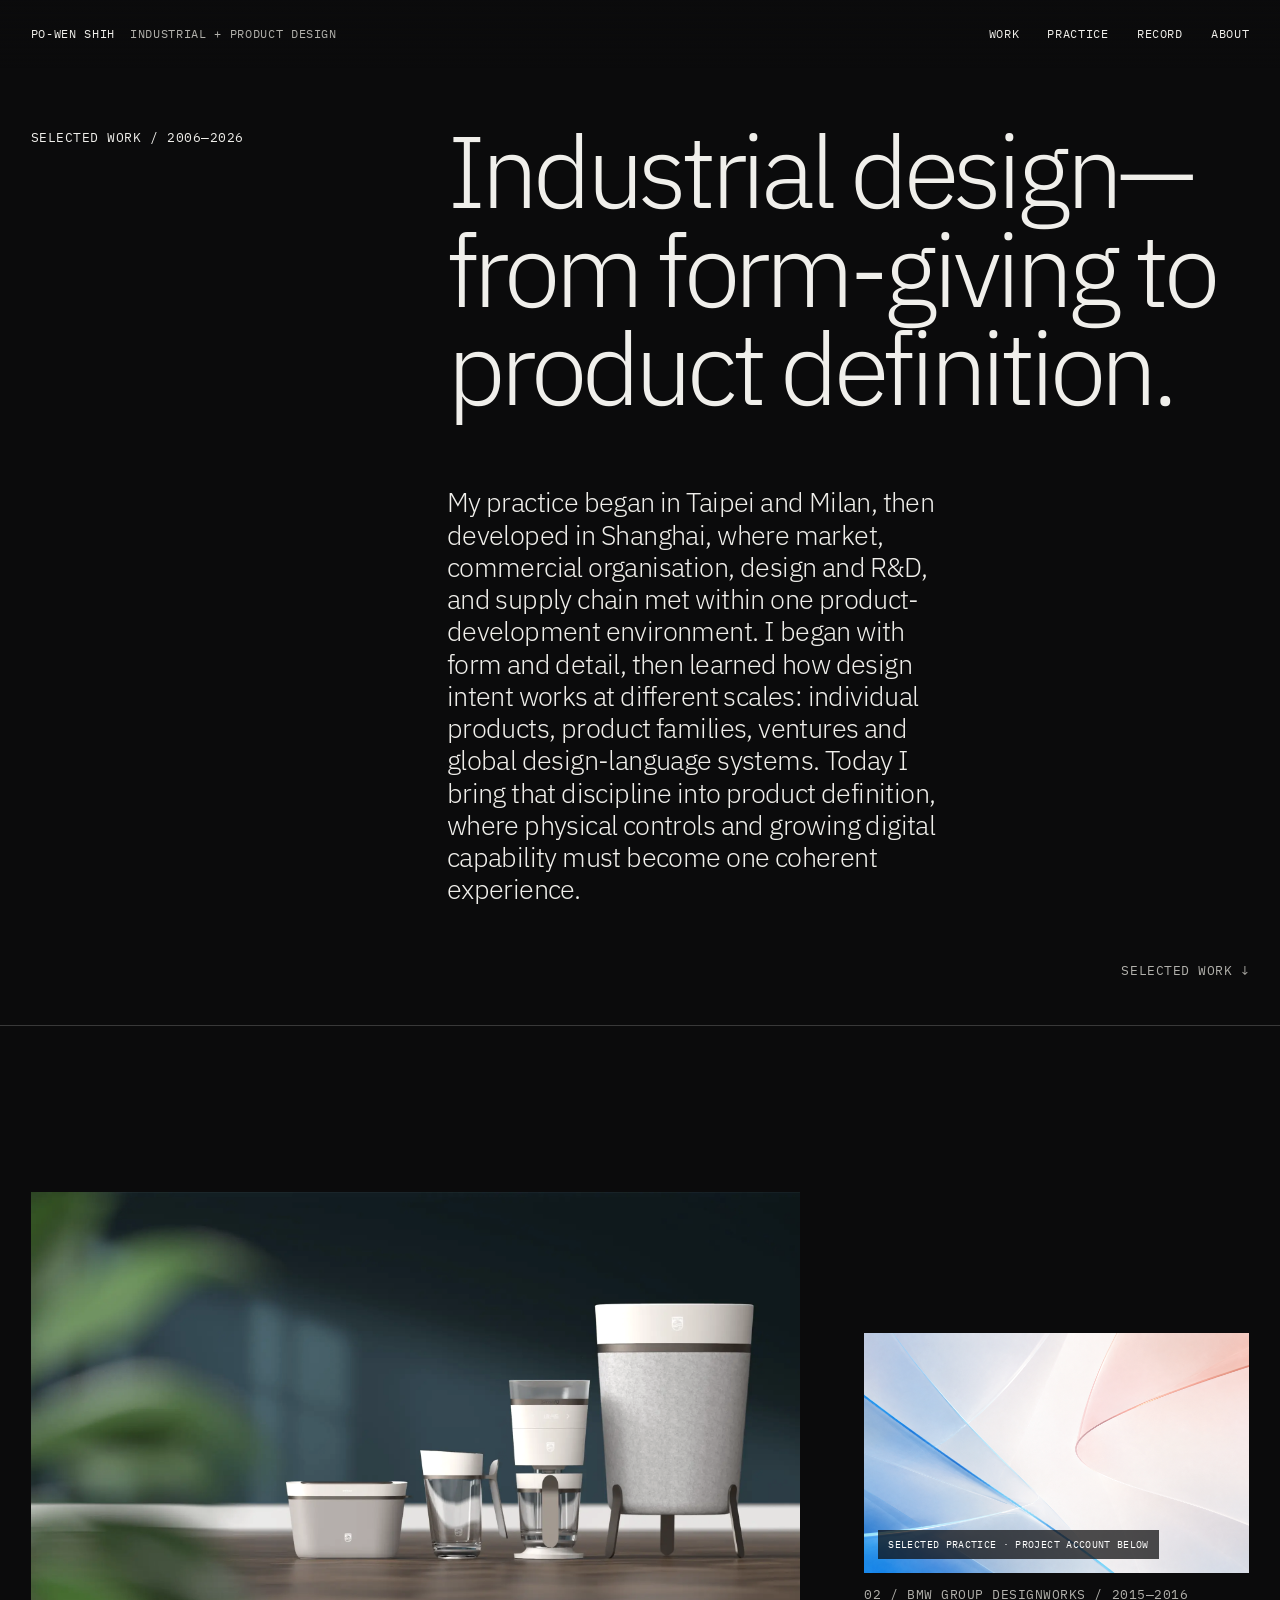
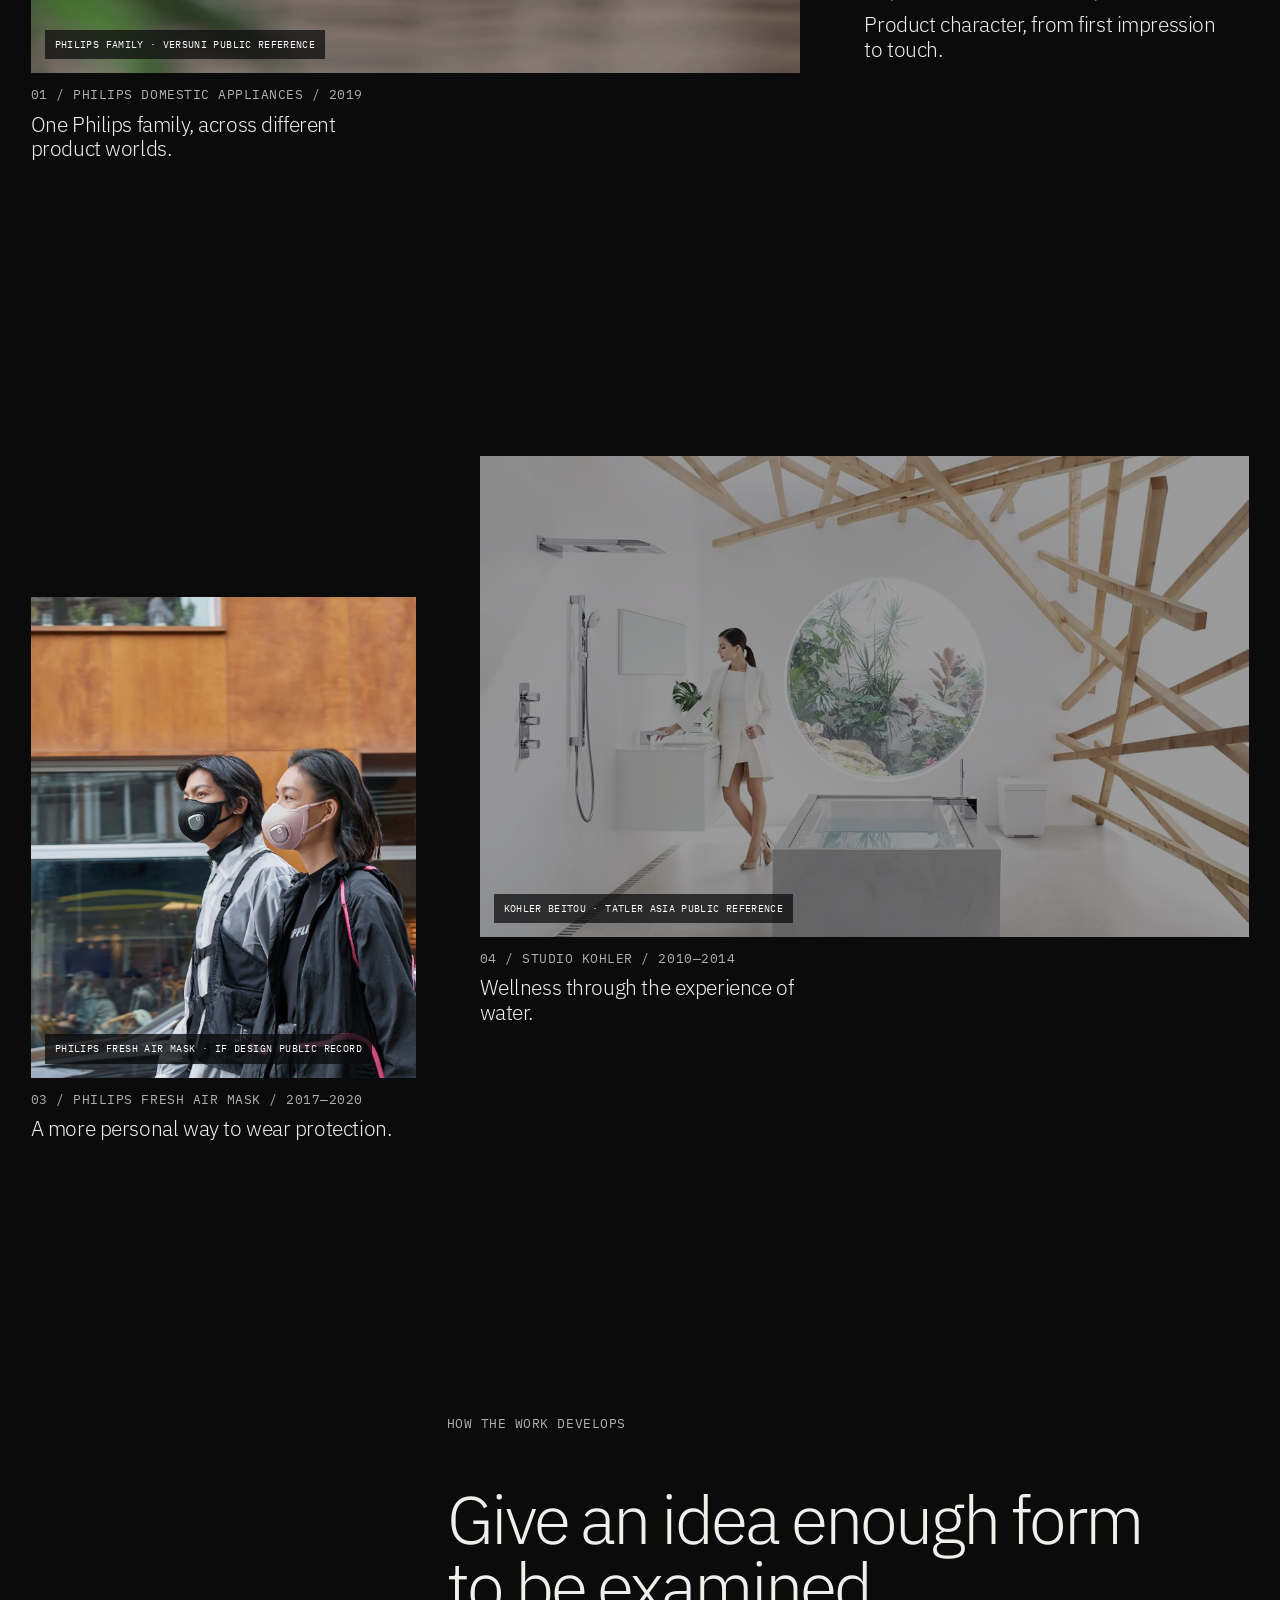
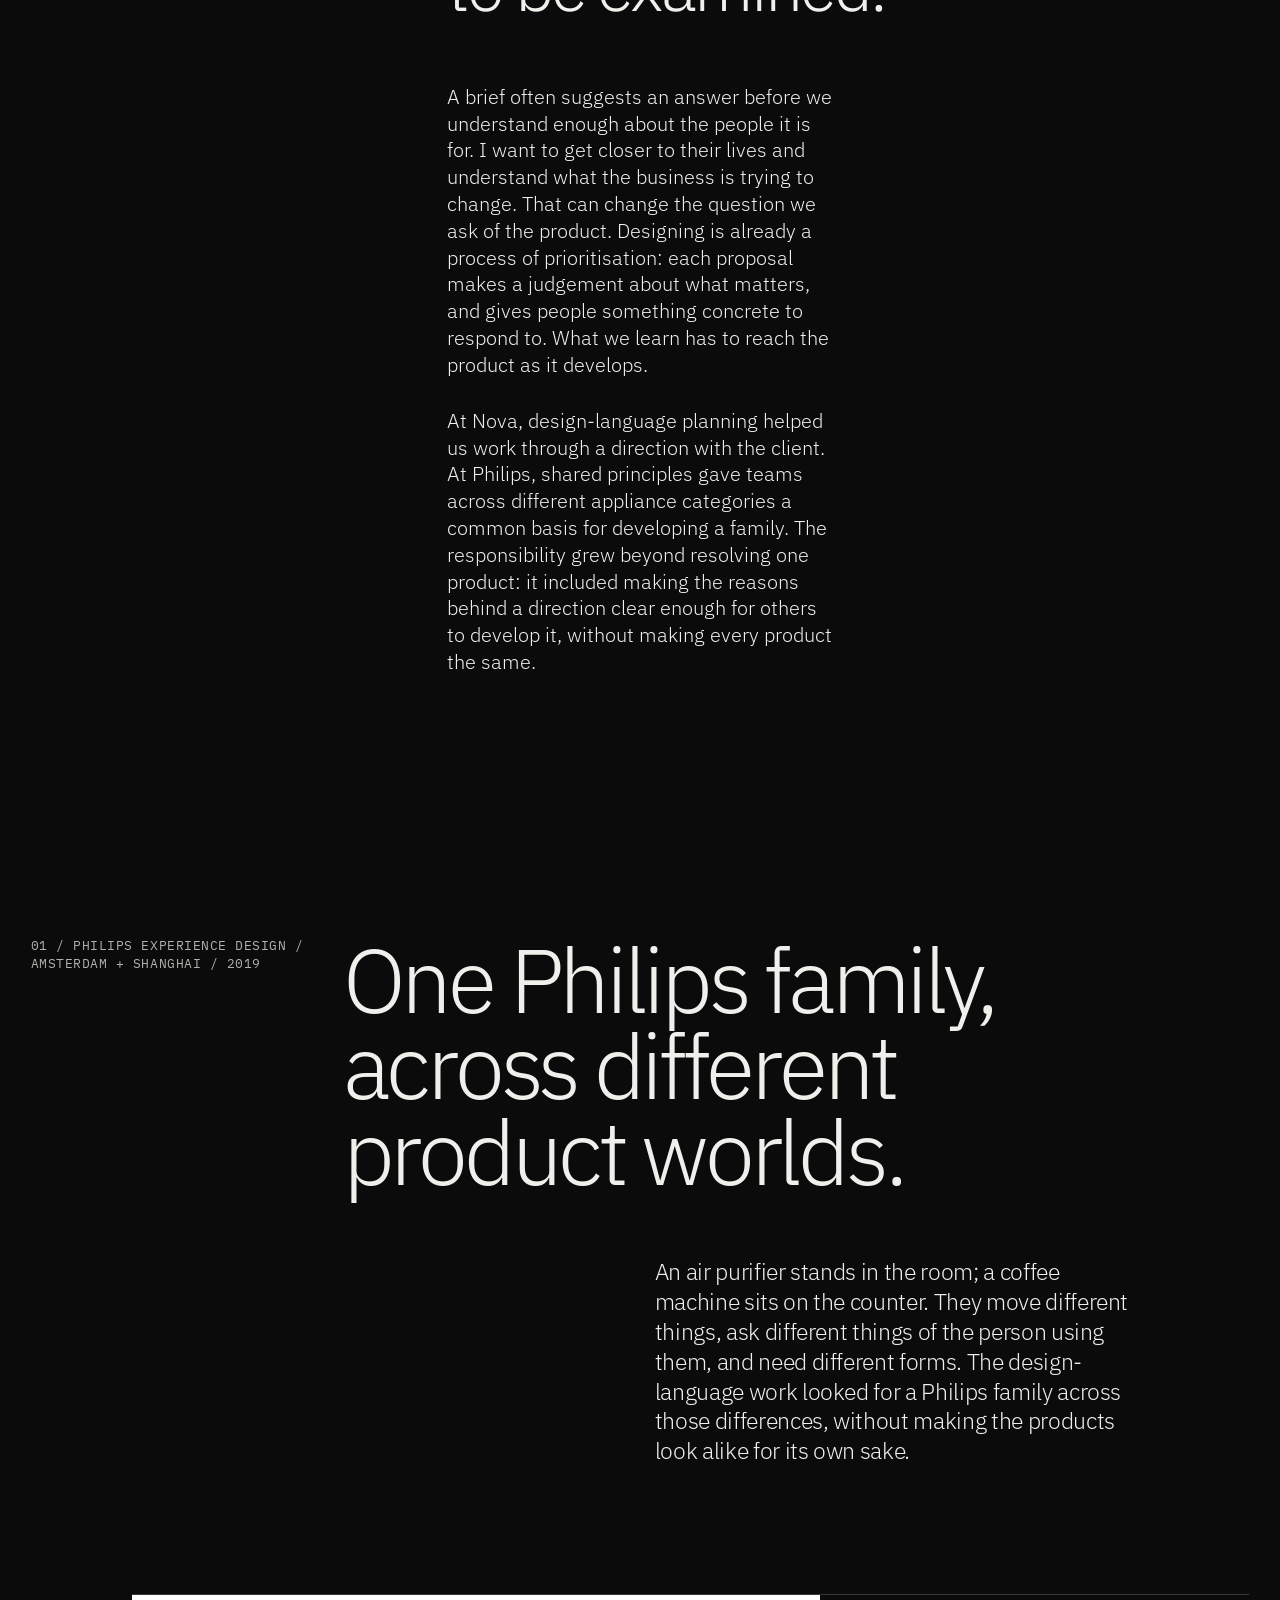
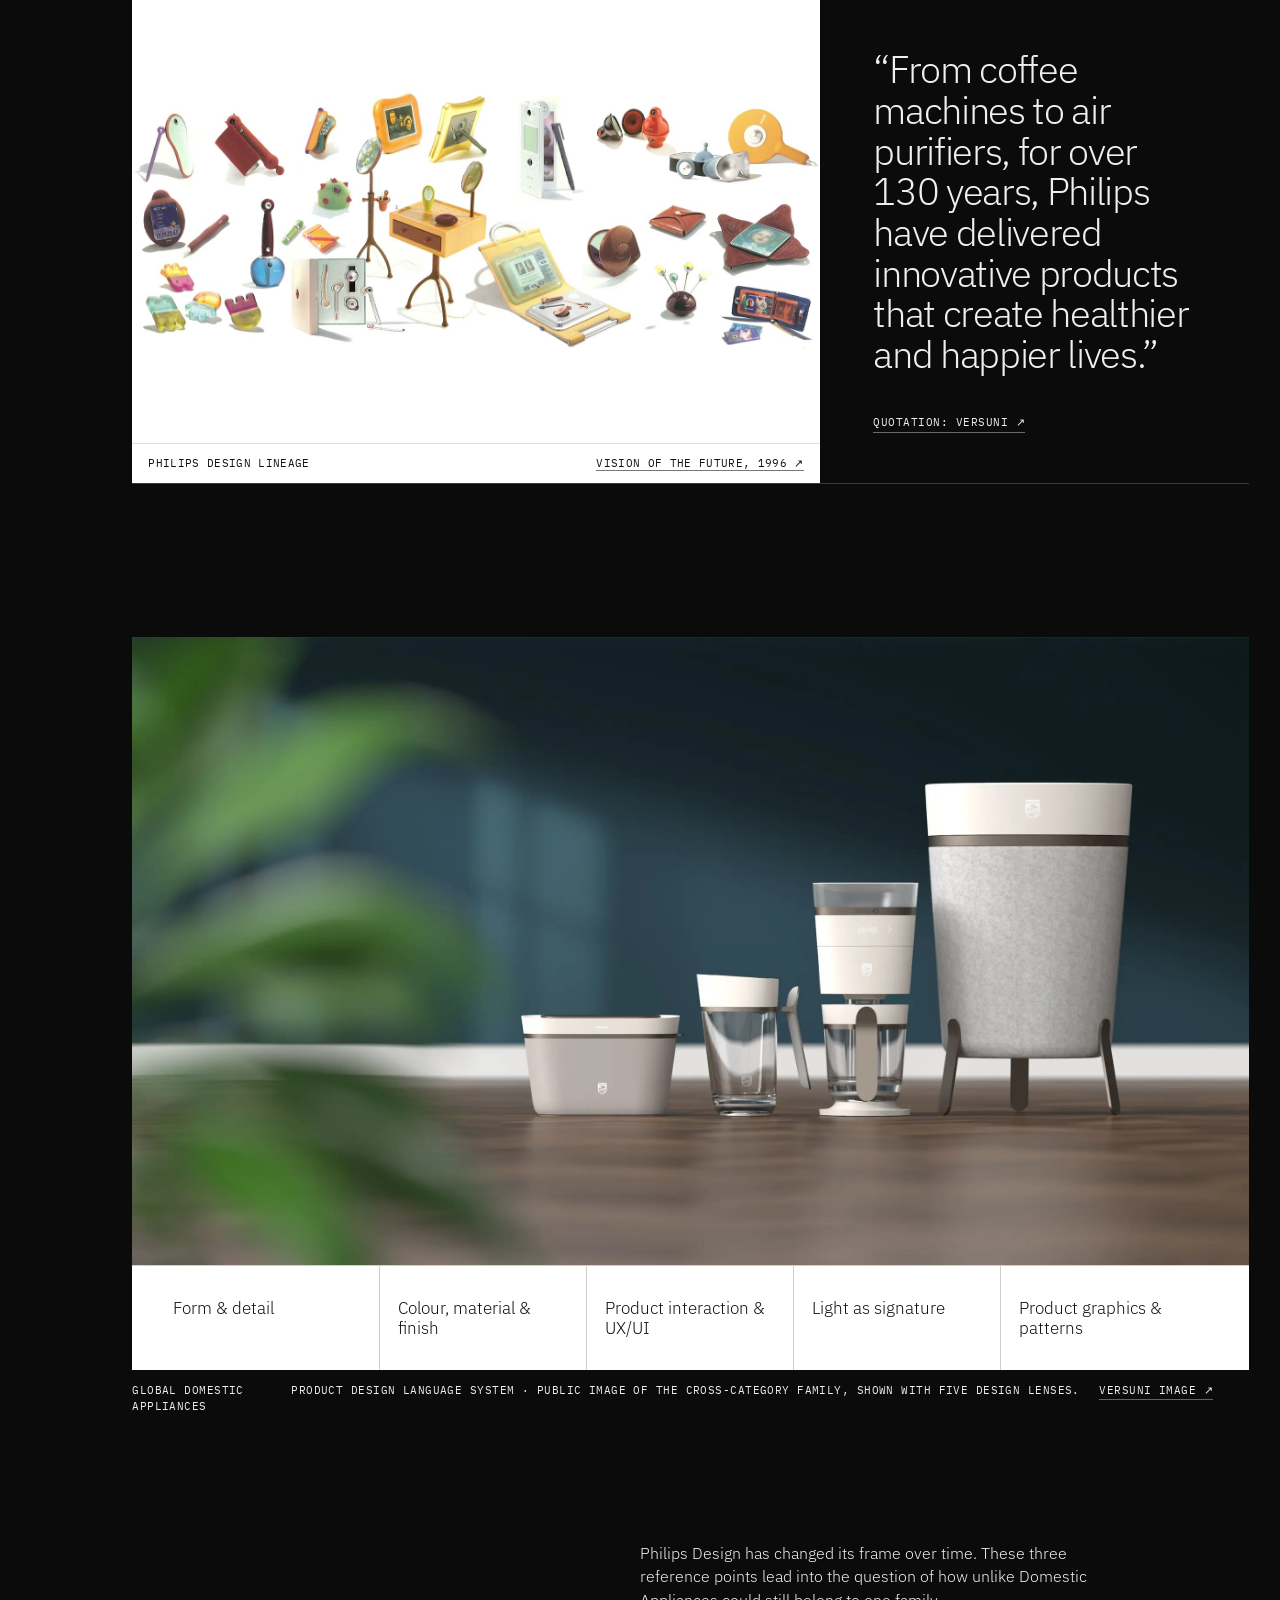
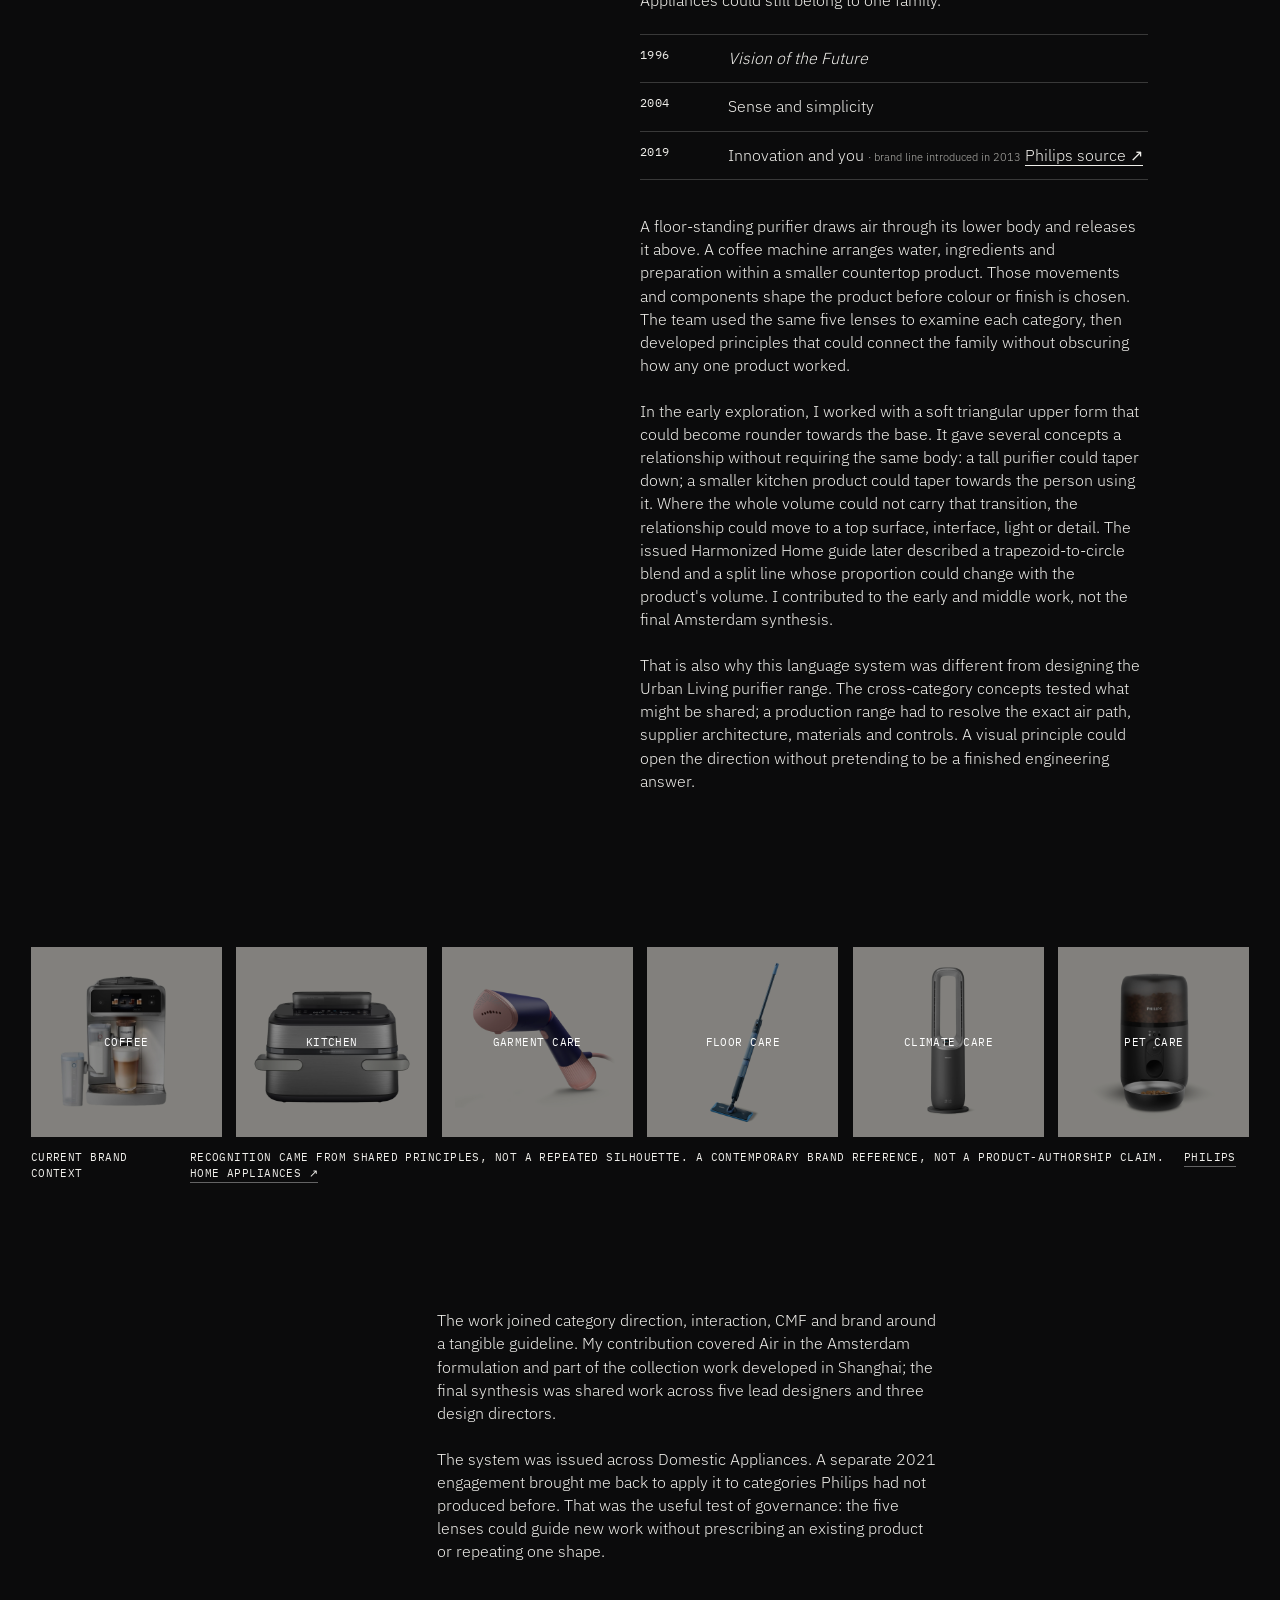
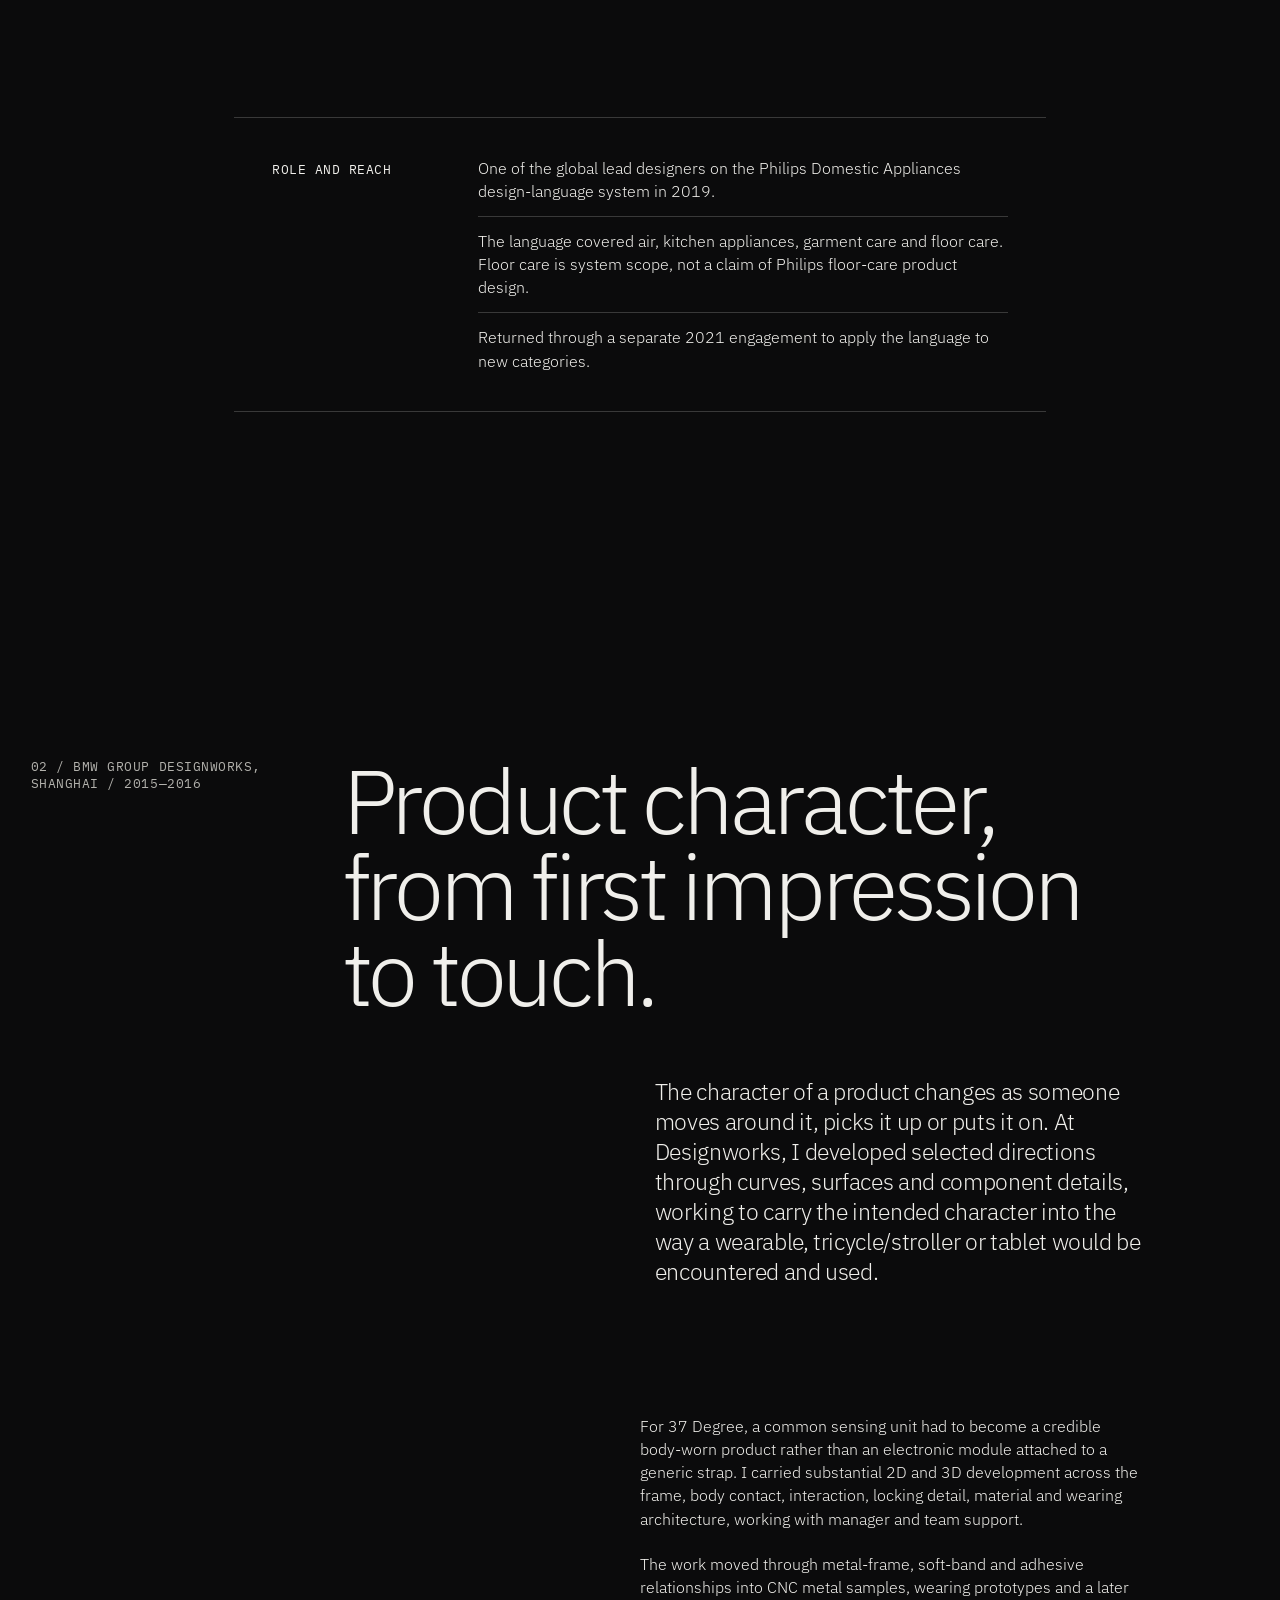
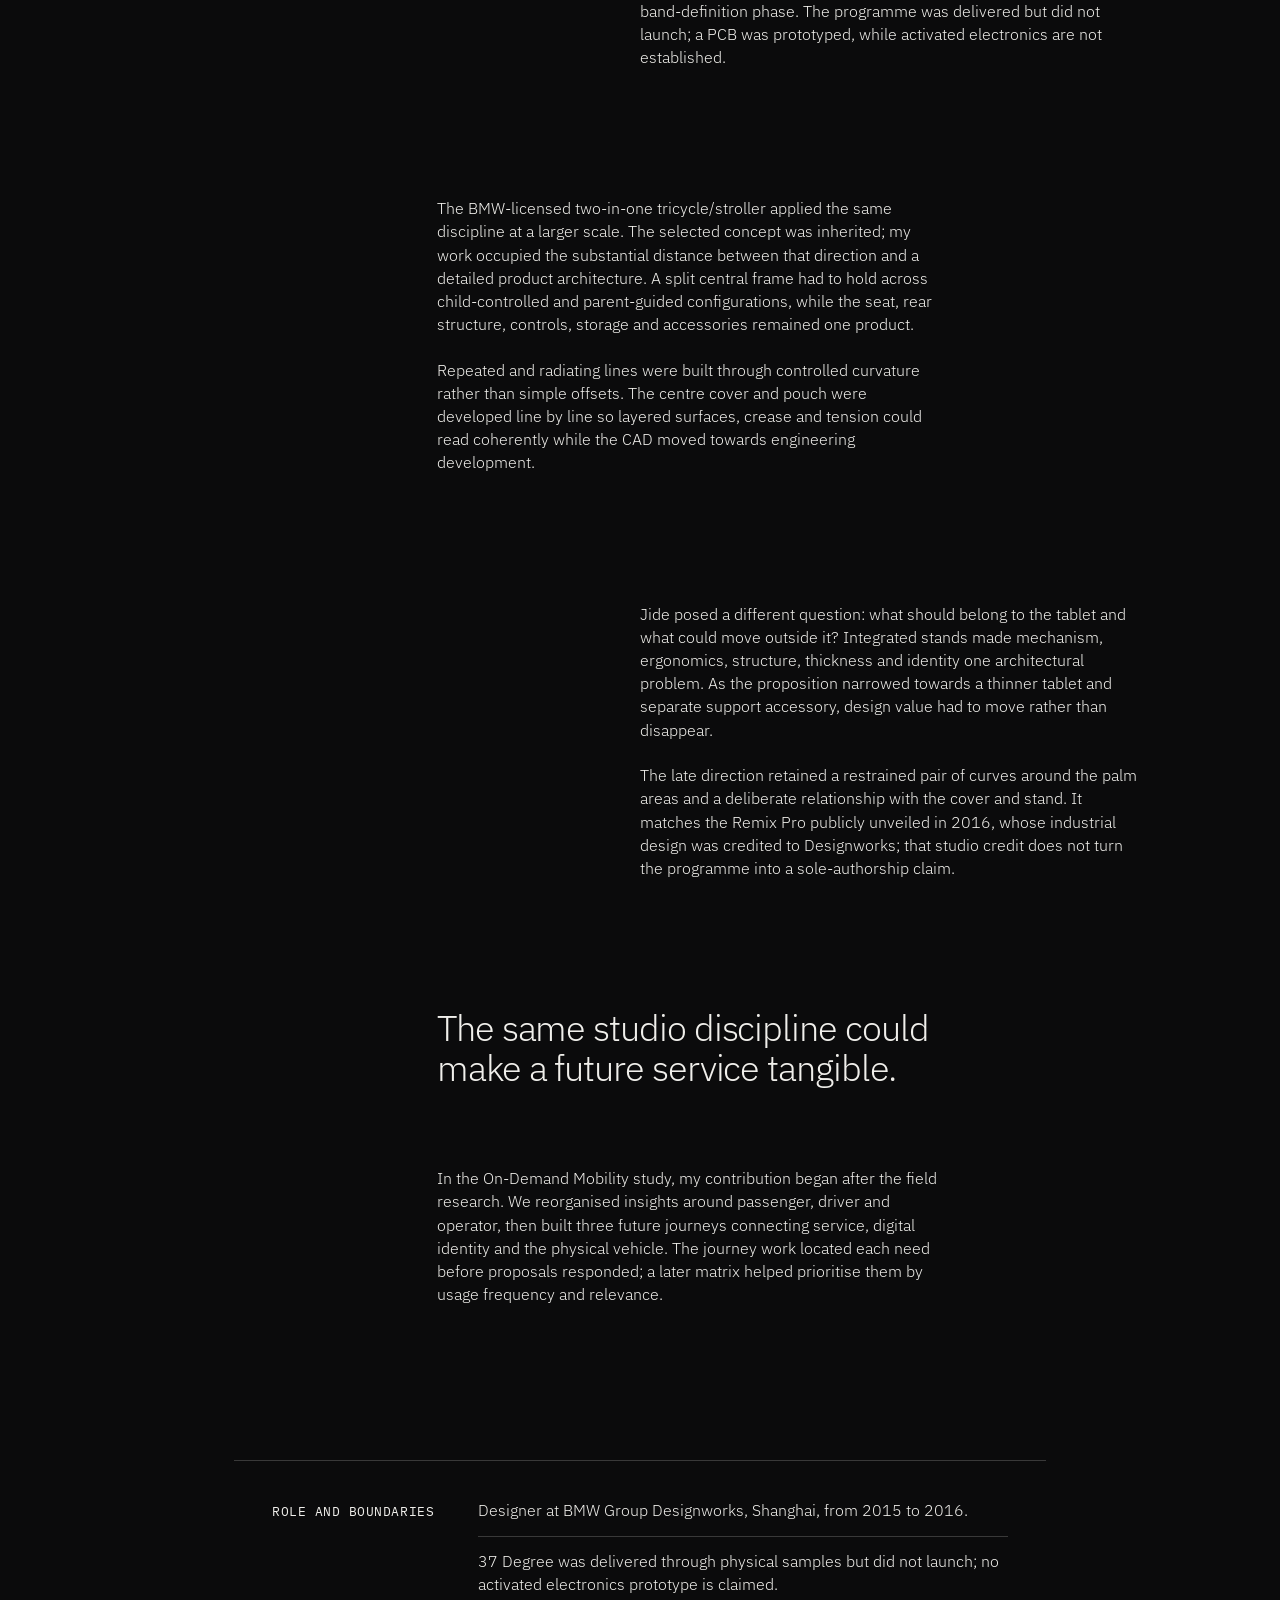
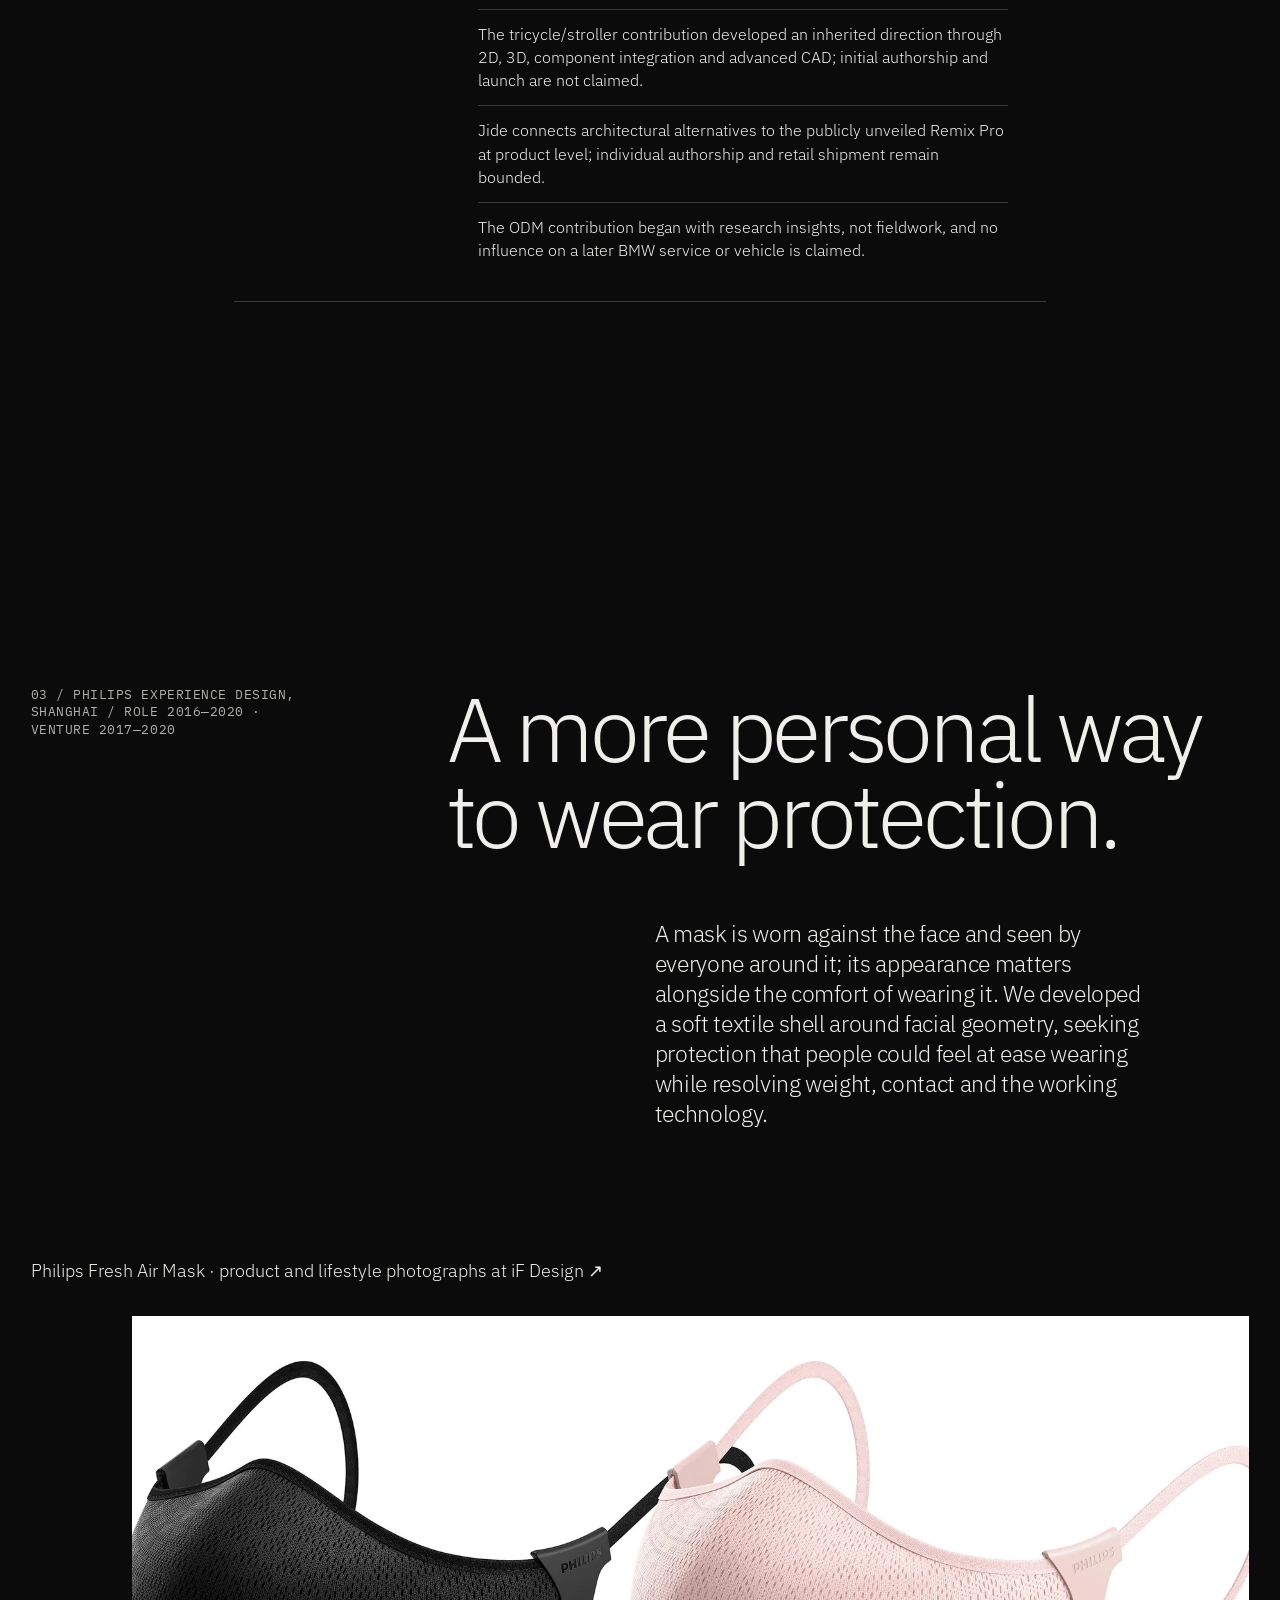
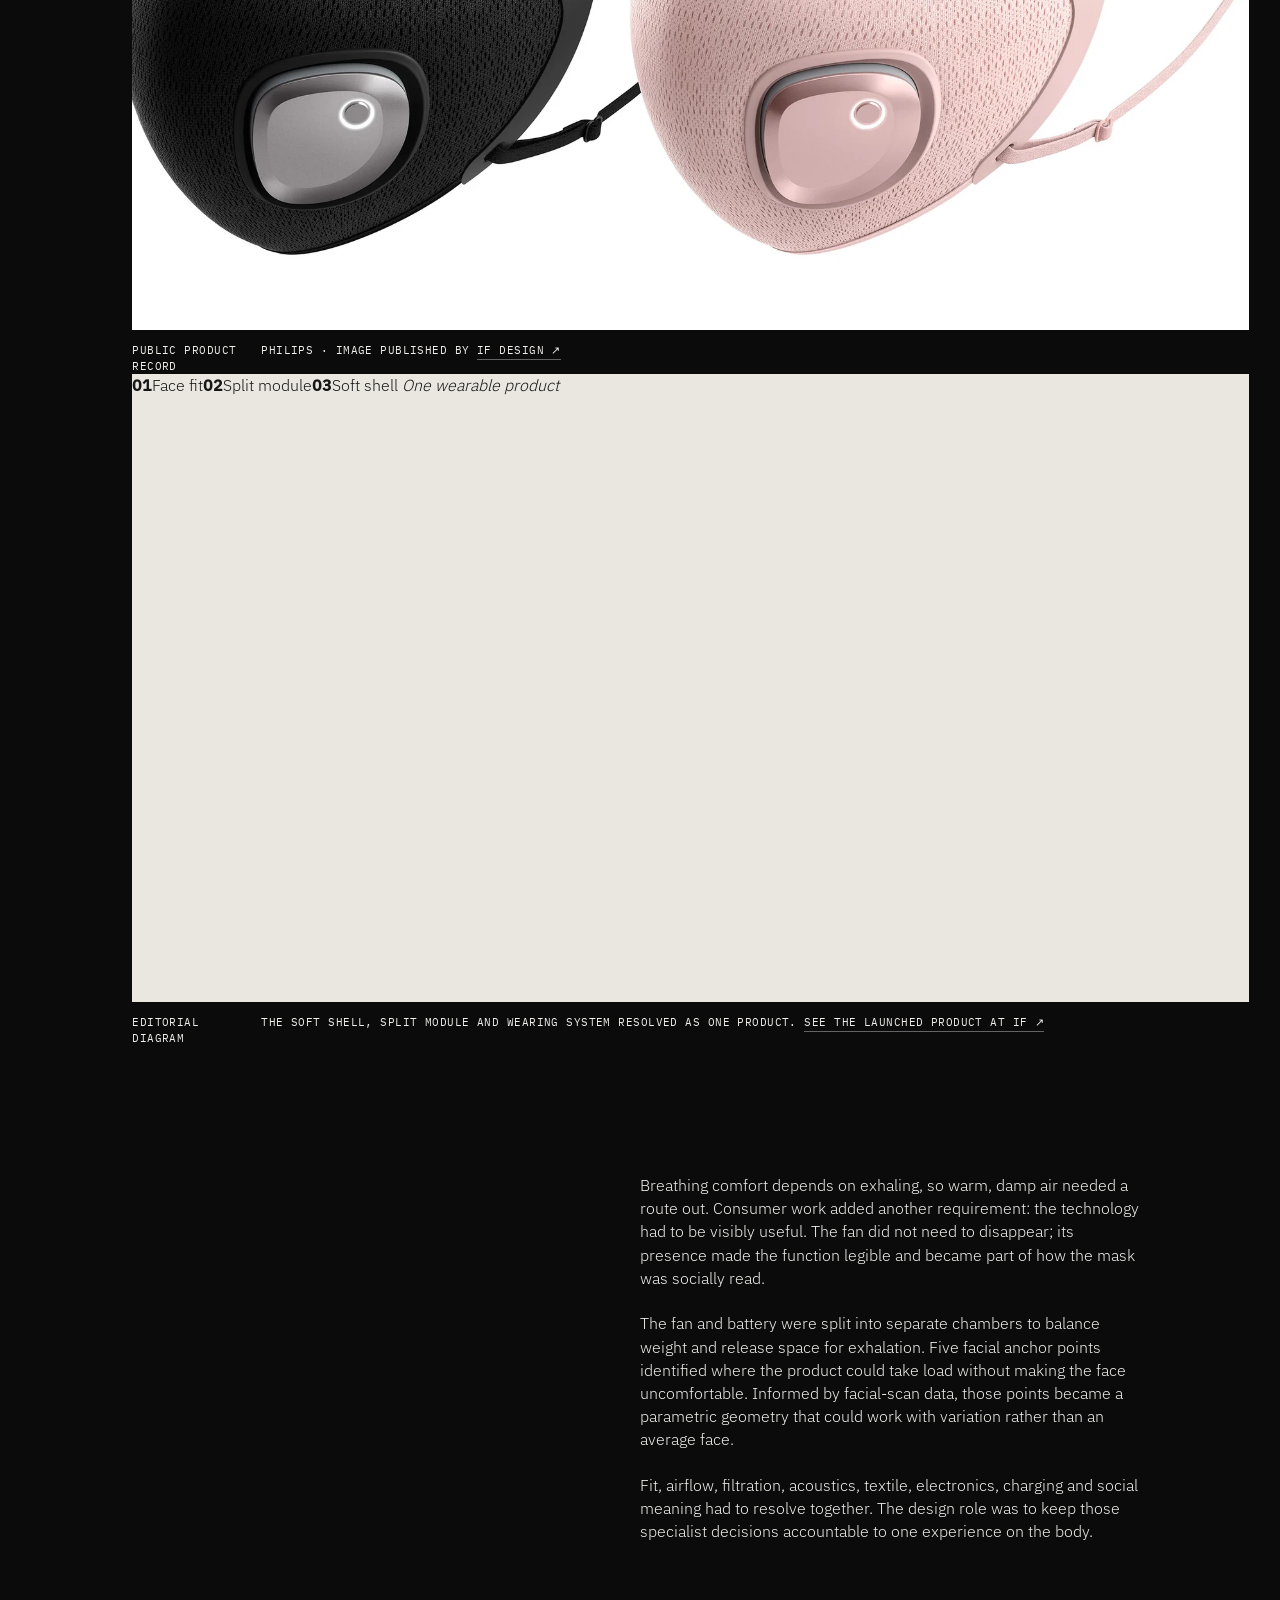
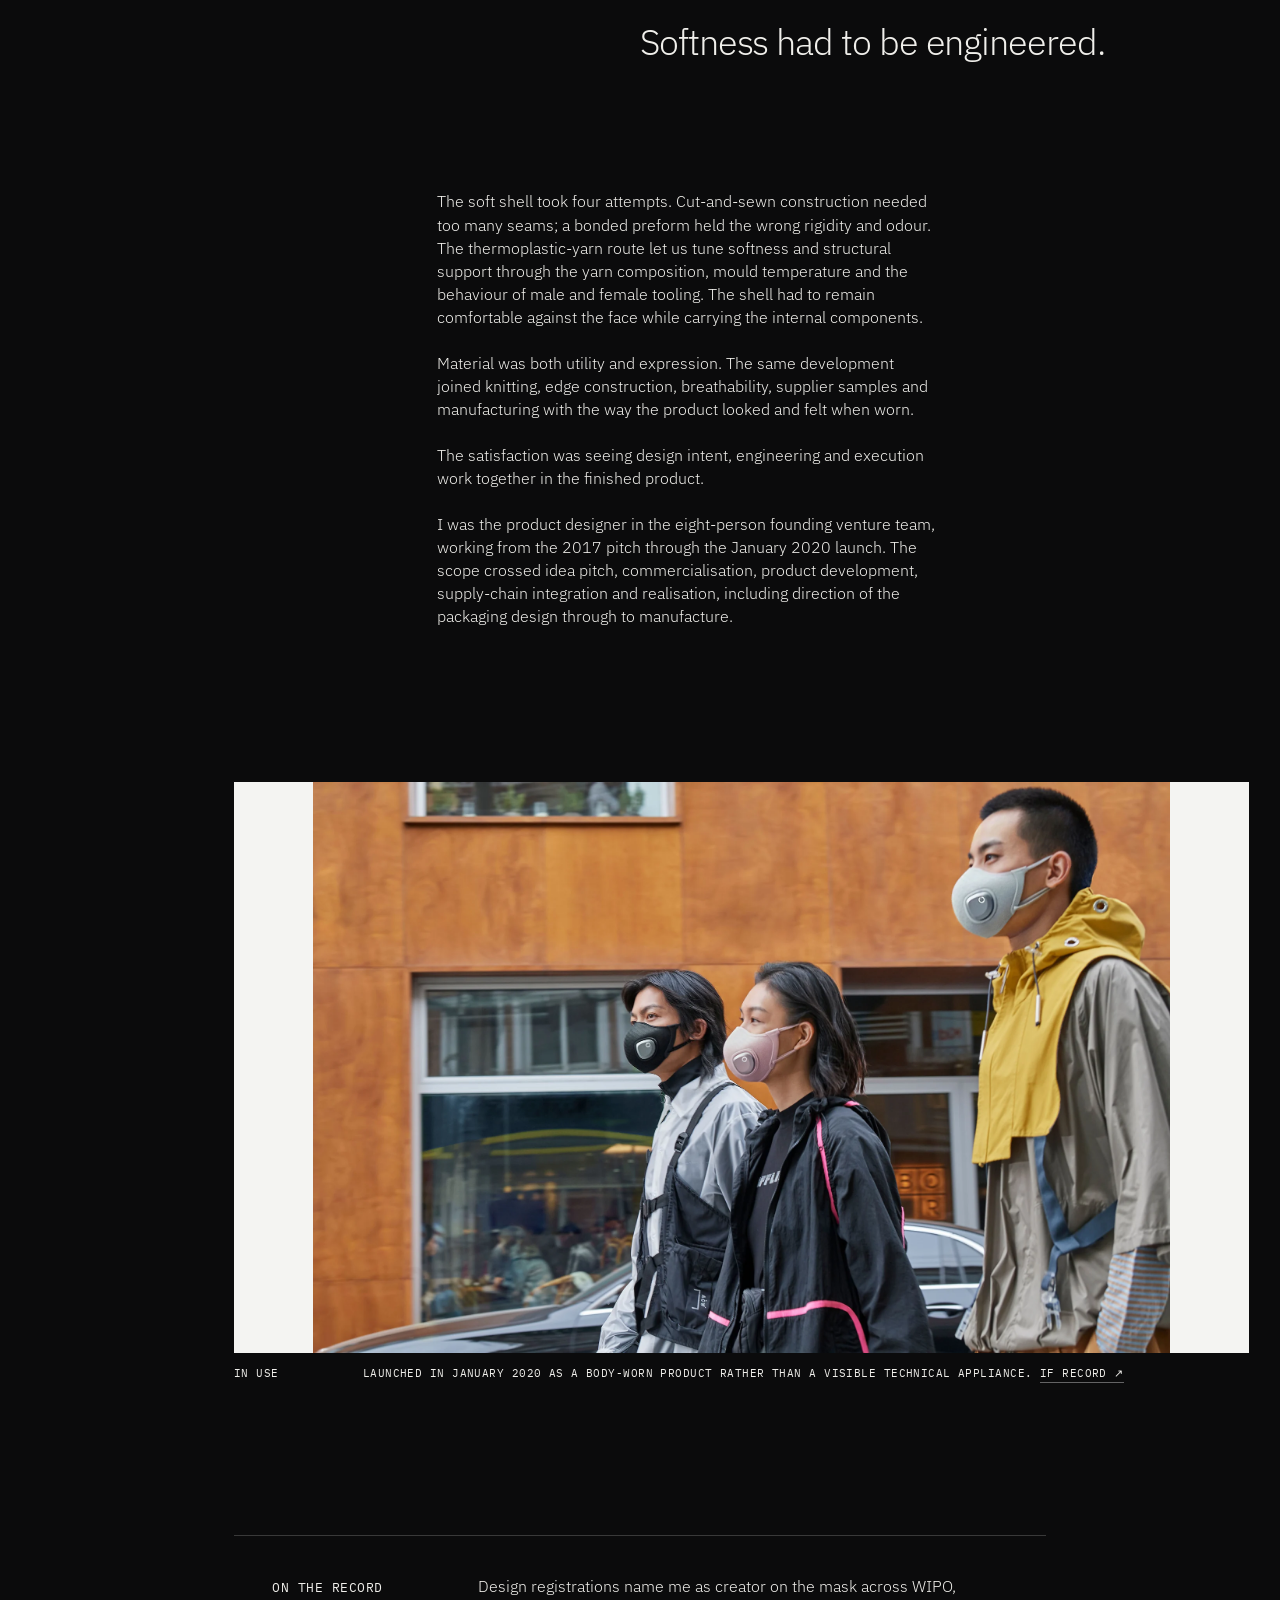
==== commit 42e66d12: "Strengthen MCL practice and Philips language story" ====
--- a/MCL/index.html
+++ b/MCL/index.html
@@ -76,27 +76,31 @@
 <section class="proposition" id="practice">
 <p class="mono">How the work develops</p>
 <h2>Give an idea enough form to be examined.</h2>
-<p>I begin by asking what a product should offer the person using it. Research can change that understanding; sketches and prototypes let people respond to a possible answer. As the work develops, I use what we learn to guide the details and help the team decide what matters. Across a product family, that becomes a set of shared principles other designers can work with. The purpose stays open to question as it takes form.</p>
+<p>A brief often suggests an answer before we understand enough about the people it is for. I want to get closer to their lives and understand what the business is trying to change. That can change the question we ask of the product. Designing is already a process of prioritisation: each proposal makes a judgement about what matters, and gives people something concrete to respond to. What we learn has to reach the product as it develops.</p>
+<p>At Nova, design-language planning helped us work through a direction with the client. At Philips, shared principles gave teams across different appliance categories a common basis for developing a family. The responsibility grew beyond resolving one product: it included making the reasons behind a direction clear enough for others to develop it, without making every product the same.</p>
 </section>
 <article class="case case--compact case--global" id="global-da">
 <header class="case-opening">
 <p class="case-no mono">01 / Philips Experience Design / Amsterdam + Shanghai / 2019</p>
 <h2>One Philips family, across different product worlds.</h2>
-<p class="case-lede">Making coffee, caring for clothes and cleaning the air bring people into different relationships with their appliances. We developed shared design principles that could make Philips recognisable across those encounters while giving each category room to express its own purpose.</p>
+<p class="case-lede">An air purifier stands in the room; a coffee machine sits on the counter. They move different things, ask different things of the person using them, and need different forms. The design-language work looked for a Philips family across those differences, without making the products look alike for its own sake.</p>
 </header>
-<div class="brand-context" id="global-context">
+<div class="brand-context brand-context--vision" id="global-context">
+<figure class="brand-context-visual">
+<a aria-label="Read about Philips Design's 1996 Vision of the Future project" href="https://munnecke.net/blog/visions-by-philips-design/" rel="noreferrer" target="_blank">
+<img alt="Philips Design Vision of the Future concepts arranged as an ecosystem of products and interactions" height="572" loading="lazy" src="../assets/portfolio/img/global-da/02-philips-vision-future-1996.jpg" width="1500"/>
+</a>
+<figcaption><span>Philips Design lineage</span><a href="https://munnecke.net/blog/visions-by-philips-design/" rel="noreferrer" target="_blank">Vision of the Future, 1996 ↗</a></figcaption>
+</figure>
+<blockquote>
+<p>“From coffee machines to air purifiers, for over 130 years, Philips have delivered innovative products that create healthier and happier lives.”</p>
+<cite><a href="https://www.versuni.com/about-us/brands/" rel="noreferrer" target="_blank">Quotation: Versuni ↗</a></cite>
+</blockquote>
+</div>
+<figure class="media media--full media--lineage" id="philips-lineage">
+<div class="lineage-frame">
 <a aria-label="View the Philips brand context on Versuni" href="https://www.versuni.com/about-us/brands/" rel="noreferrer" target="_blank">
 <img alt="A published Philips domestic-appliance family including kitchen, coffee and air-care products" height="1440" loading="lazy" src="../assets/portfolio/img/global-da/01-versuni-philips-family.webp" width="2560"/>
-</a>
-<blockquote>
-<p>“From coffee machines to air purifiers, for over 130 years, Philips have delivered innovative products that create healthier and happier lives.”</p>
-<cite><a href="https://www.versuni.com/about-us/brands/" rel="noreferrer" target="_blank">Versuni · Philips brand context ↗</a></cite>
-</blockquote>
-</div>
-<figure class="media media--full media--lineage" id="philips-lineage">
-<div class="lineage-frame">
-<a aria-label="Read about Philips Design's 1996 Vision of the Future project" href="https://munnecke.net/blog/visions-by-philips-design/" rel="noreferrer" target="_blank">
-<img alt="Philips Design Vision of the Future concepts arranged as an ecosystem of products and interactions" height="572" loading="lazy" src="../assets/portfolio/img/global-da/02-philips-vision-future-1996.jpg" width="1500"/>
 </a>
 <ul aria-label="Shared design principles" class="lineage-principles">
 <li>Form &amp; detail</li>
@@ -106,12 +110,18 @@
 <li>Product graphics &amp; patterns</li>
 </ul>
 </div>
-<figcaption><span>Philips Design lineage</span><span><i>Vision of the Future</i>, 1996. An ecosystem of propositions across personal, domestic, public and mobile life. <a href="https://munnecke.net/blog/visions-by-philips-design/" rel="noreferrer" target="_blank">Source ↗</a></span></figcaption>
-</figure>
-<div class="case-copy case-copy--right">
-<p>Philips Design has repeatedly made a changing view of life and technology tangible—from <i>Vision of the Future</i> in 1996 to <i>Next Simplicity</i> in 2005/06. The philosophy evolved rather than preserving one look. In the 2019 language work, the scale was the product family: begin with the whole form, then work inward through detail, material, interaction, light and graphics.</p>
-<p>The common framework read every category through the same five layers. It gave designers and business teams a shared way to compare unlike products, review quality and decide what should travel. Perceptual and experiential principles could be carried across; the architecture that made each category credible remained specific.</p>
-<p>The framework stayed constant while each answer changed. Air could move from professional to approachable through its raised base, visible air semantics, circular light and fabric. Coffee could make process visible through transparency, amber light and ingredient focus.</p>
+<figcaption><span>Global Domestic Appliances</span><span>Product design language system · public image of the cross-category family, shown with five design lenses. <a href="https://www.versuni.com/about-us/brands/" rel="noreferrer" target="_blank">Versuni image ↗</a></span></figcaption>
+</figure>
+<div class="case-copy case-copy--right">
+<p>Philips Design has changed its frame over time. These three reference points lead into the question of how unlike Domestic Appliances could still belong to one family.</p>
+<ol aria-label="Philips design reference points" class="design-timeline">
+<li><span>1996</span><span><i>Vision of the Future</i></span></li>
+<li><span>2004</span><span>Sense and simplicity</span></li>
+<li><span>2019</span><span>Innovation and you <small>· brand line introduced in 2013</small> <a href="https://www.results.philips.com/publications/ar13/downloads/files/en/PhilipsFullAnnualReport2013_English.pdf" rel="noreferrer" target="_blank">Philips source ↗</a></span></li>
+</ol>
+<p>A floor-standing purifier draws air through its lower body and releases it above. A coffee machine arranges water, ingredients and preparation within a smaller countertop product. Those movements and components shape the product before colour or finish is chosen. The team used the same five lenses to examine each category, then developed principles that could connect the family without obscuring how any one product worked.</p>
+<p>In the early exploration, I worked with a soft triangular upper form that could become rounder towards the base. It gave several concepts a relationship without requiring the same body: a tall purifier could taper down; a smaller kitchen product could taper towards the person using it. Where the whole volume could not carry that transition, the relationship could move to a top surface, interface, light or detail. The issued Harmonized Home guide later described a trapezoid-to-circle blend and a split line whose proportion could change with the product's volume. I contributed to the early and middle work, not the final Amsterdam synthesis.</p>
+<p>That is also why this language system was different from designing the Urban Living purifier range. The cross-category concepts tested what might be shared; a production range had to resolve the exact air path, supplier architecture, materials and controls. A visual principle could open the direction without pretending to be a finished engineering answer.</p>
 </div>
 <figure class="media media--statement media--categories" id="global-categories">
 <div aria-label="Six current Philips Home Appliances categories" class="category-grid" role="group">
--- a/assets/portfolio/css/site.css
+++ b/assets/portfolio/css/site.css
@@ -200,6 +200,11 @@
 .brand-context{width:91.666%;margin:0 0 clamp(90px,12vw,180px) auto;display:grid;grid-template-columns:1.6fr 1fr;background:var(--ground);border-top:1px solid var(--rule);border-bottom:1px solid var(--rule)}
 .brand-context>a{min-width:0}
 .brand-context img{height:100%;min-height:clamp(300px,37vw,590px);object-fit:cover;background:#10282b}
+.brand-context--vision .brand-context-visual{min-width:0;margin:0;display:flex;flex-direction:column;background:#fff}
+.brand-context--vision .brand-context-visual>a{flex:1;display:flex;align-items:center;min-width:0}
+.brand-context--vision img{width:100%;height:auto;min-height:0;object-fit:contain;background:#fff}
+.brand-context-visual figcaption{display:flex;justify-content:space-between;gap:16px;padding:12px 16px;border-top:1px solid #ddd;color:#111;font:11px "IBM Plex Mono",monospace;text-transform:uppercase;letter-spacing:.03em}
+.brand-context-visual figcaption a{border-bottom:1px solid #777}
 .brand-context blockquote{margin:0;padding:clamp(28px,4.2vw,68px);display:flex;flex-direction:column;justify-content:space-between;background:var(--ground);color:var(--ink)}
 .brand-context blockquote p{margin:0;font-size:clamp(24px,3vw,48px);line-height:1.06;letter-spacing:-.035em}
 .brand-context cite{margin-top:40px;font:11px "IBM Plex Mono",monospace;font-style:normal;text-transform:uppercase;letter-spacing:.045em}
@@ -214,7 +219,7 @@
 .media--categories>figcaption{grid-template-columns:145px 1fr}
 .media--categories>figcaption a{margin-left:12px;padding-bottom:2px;border-bottom:1px solid rgba(255,255,255,.36);color:var(--ink)}
 .lineage-frame{overflow:hidden;background:#fff;color:#111}
-.media--lineage img{display:block;aspect-ratio:1500/572;object-fit:cover;background:#fff}
+.media--lineage img{display:block;aspect-ratio:16/9;object-fit:cover;background:#fff}
 .media--lineage>figcaption{grid-template-columns:145px 1fr}
 .media--lineage>figcaption i{font-style:italic;color:var(--ink)}
 .media--lineage>figcaption a{margin-left:12px;padding-bottom:2px;border-bottom:1px solid rgba(255,255,255,.36);color:var(--ink)}
@@ -223,6 +228,11 @@
 .lineage-principles li:first-child{padding-left:0}
 .lineage-principles li:last-child{padding-right:0;border-right:0}
 .lineage-principles small{display:block;margin-top:9px;color:#5f5f5a;font:9px "IBM Plex Mono",monospace;letter-spacing:.04em;text-transform:uppercase}
+.design-timeline{list-style:none;margin:0 0 2.2em;padding:0;border-top:1px solid var(--rule)}
+.design-timeline li{display:grid;grid-template-columns:4.5em 1fr;gap:1em;padding:.75em 0;border-bottom:1px solid var(--rule)}
+.design-timeline li>span:first-child{font:12px "IBM Plex Mono",monospace;letter-spacing:.04em}
+.design-timeline small{font-size:.7em;color:var(--muted)}
+.design-timeline a{border-bottom:1px solid currentColor}
 .source-crop{position:relative;overflow:hidden;background:#fff}
 .source-crop img{display:block;width:100%;aspect-ratio:16/9;object-fit:cover;background:#fff}
 .source-crop--kiska-logo::after{content:"";position:absolute;z-index:1;top:0;right:0;width:12%;height:17%;background:#fff;pointer-events:none}
@@ -447,11 +457,12 @@
   .media-trio--cities .media img,.media-trio--deck .media img{aspect-ratio:16/10;object-fit:cover}
   .brand-context{width:100%;grid-template-columns:1fr}
   .brand-context img{min-height:0;aspect-ratio:16/10}
+  .brand-context--vision img{aspect-ratio:1500/572}
   .brand-context blockquote p{font-size:28px}
   .category-grid{grid-template-columns:repeat(2,minmax(0,1fr));gap:28px 12px}
   .media--categories>figcaption{grid-template-columns:70px 1fr}
   .media--categories>figcaption a{display:block;width:max-content;margin:8px 0 0}
-  .media--lineage img{aspect-ratio:4/3;object-position:center;object-fit:cover}
+  .media--lineage img{aspect-ratio:16/9;object-position:center;object-fit:cover}
   .media--lineage>figcaption{grid-template-columns:70px 1fr}
   .media--lineage>figcaption a{display:block;width:max-content;margin:8px 0 0}
   .lineage-principles{grid-template-columns:1fr 1fr}
